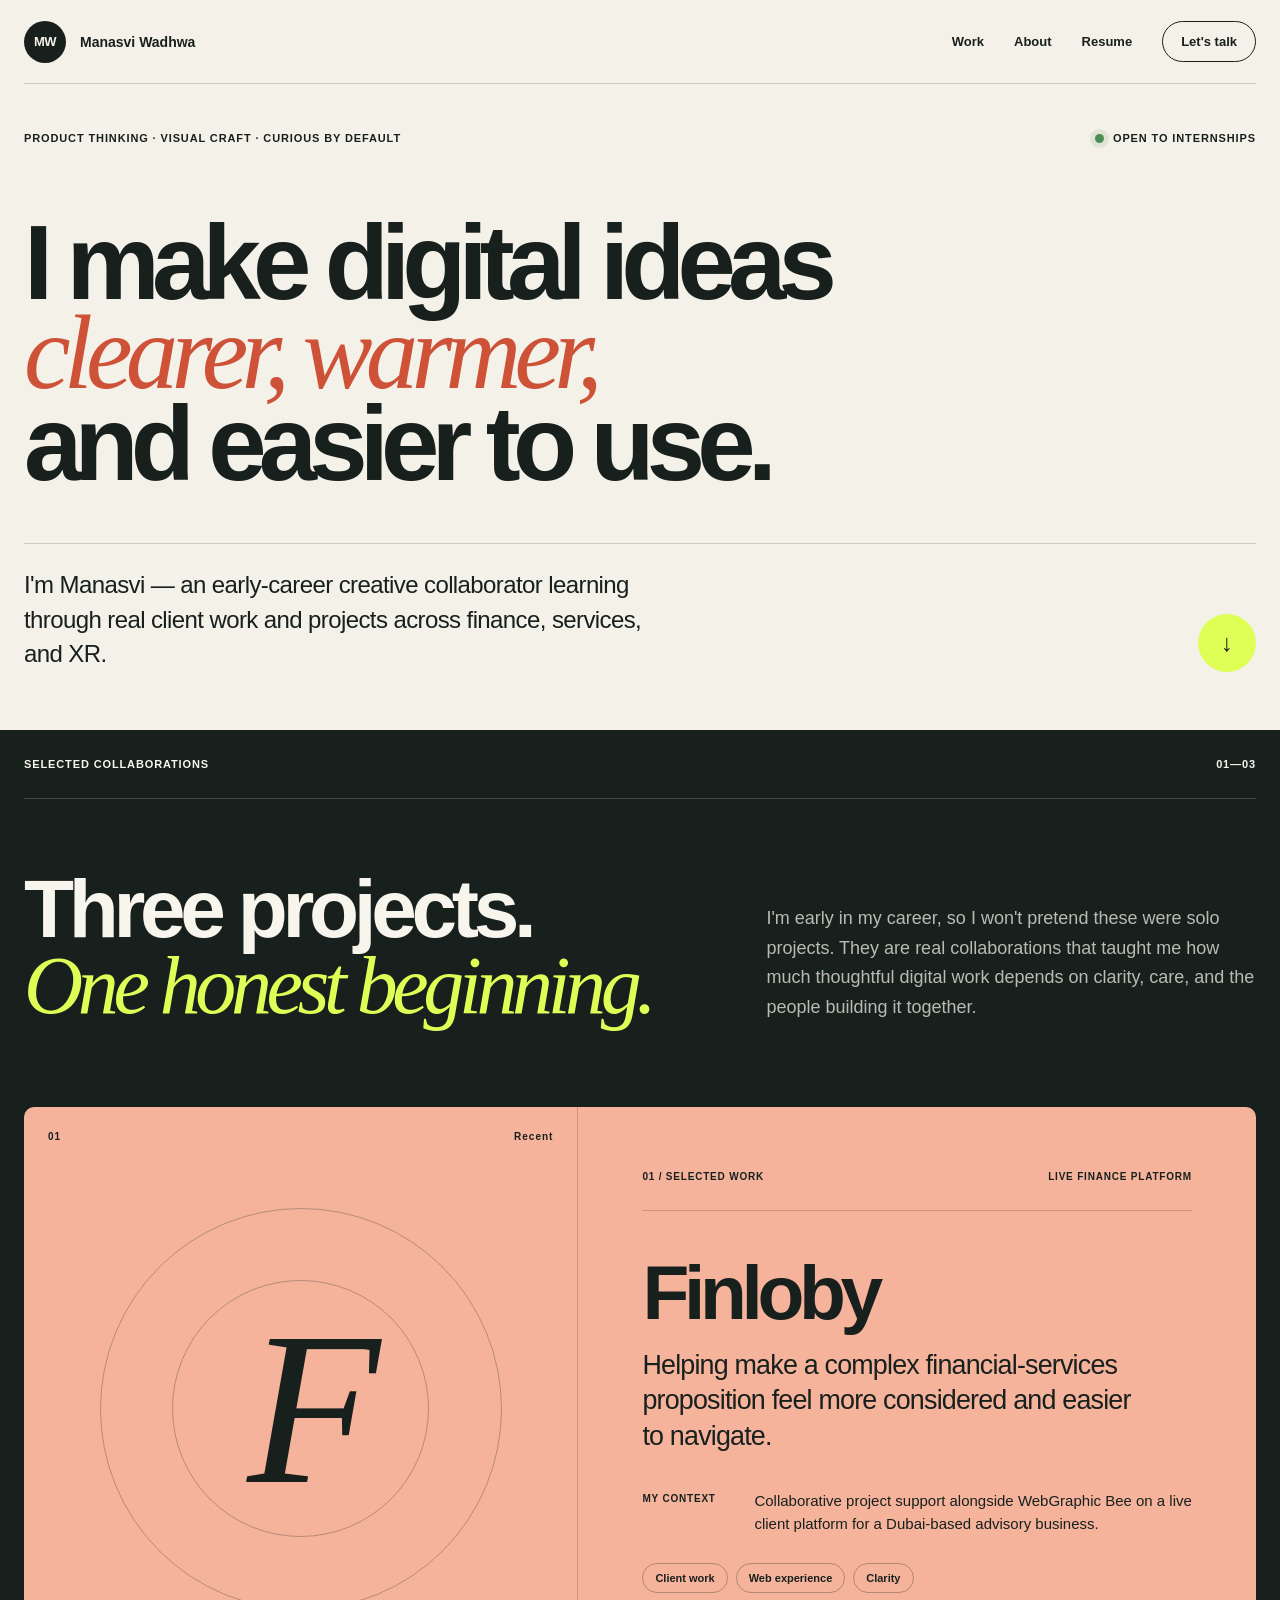
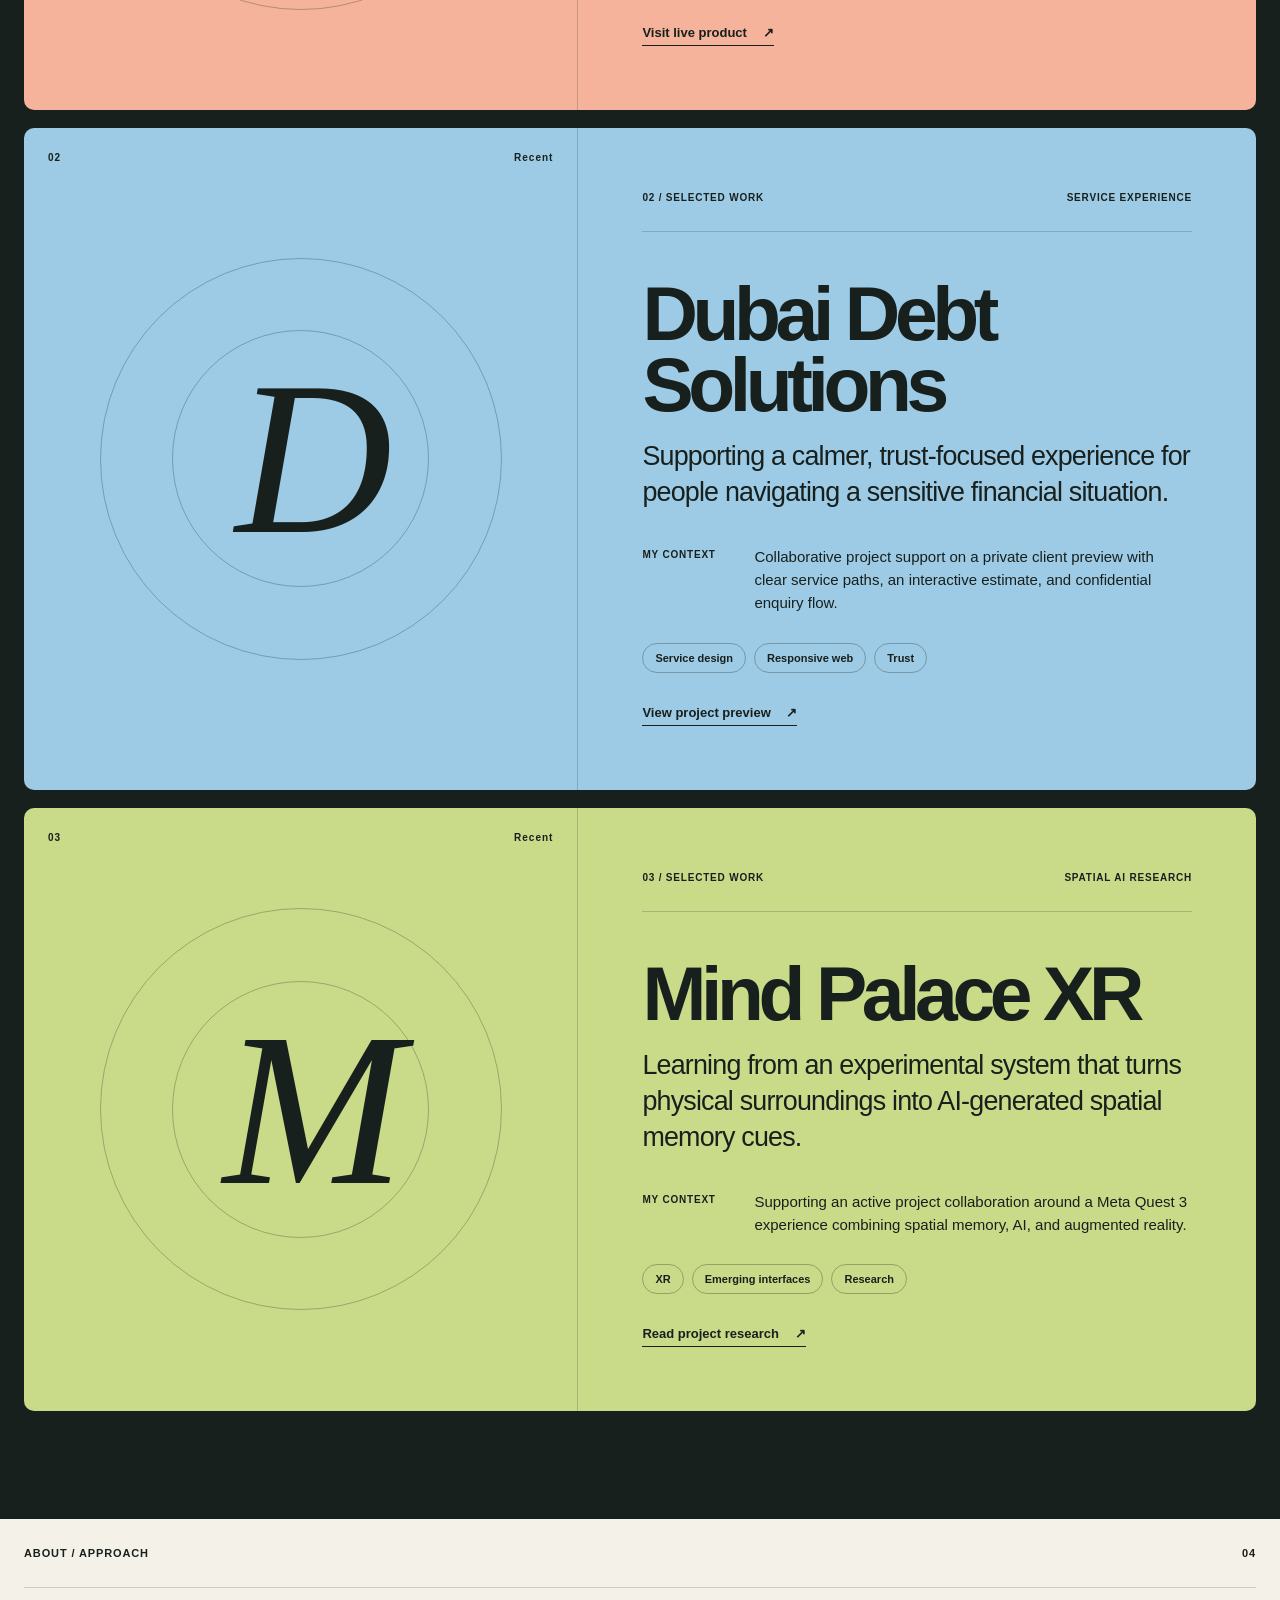
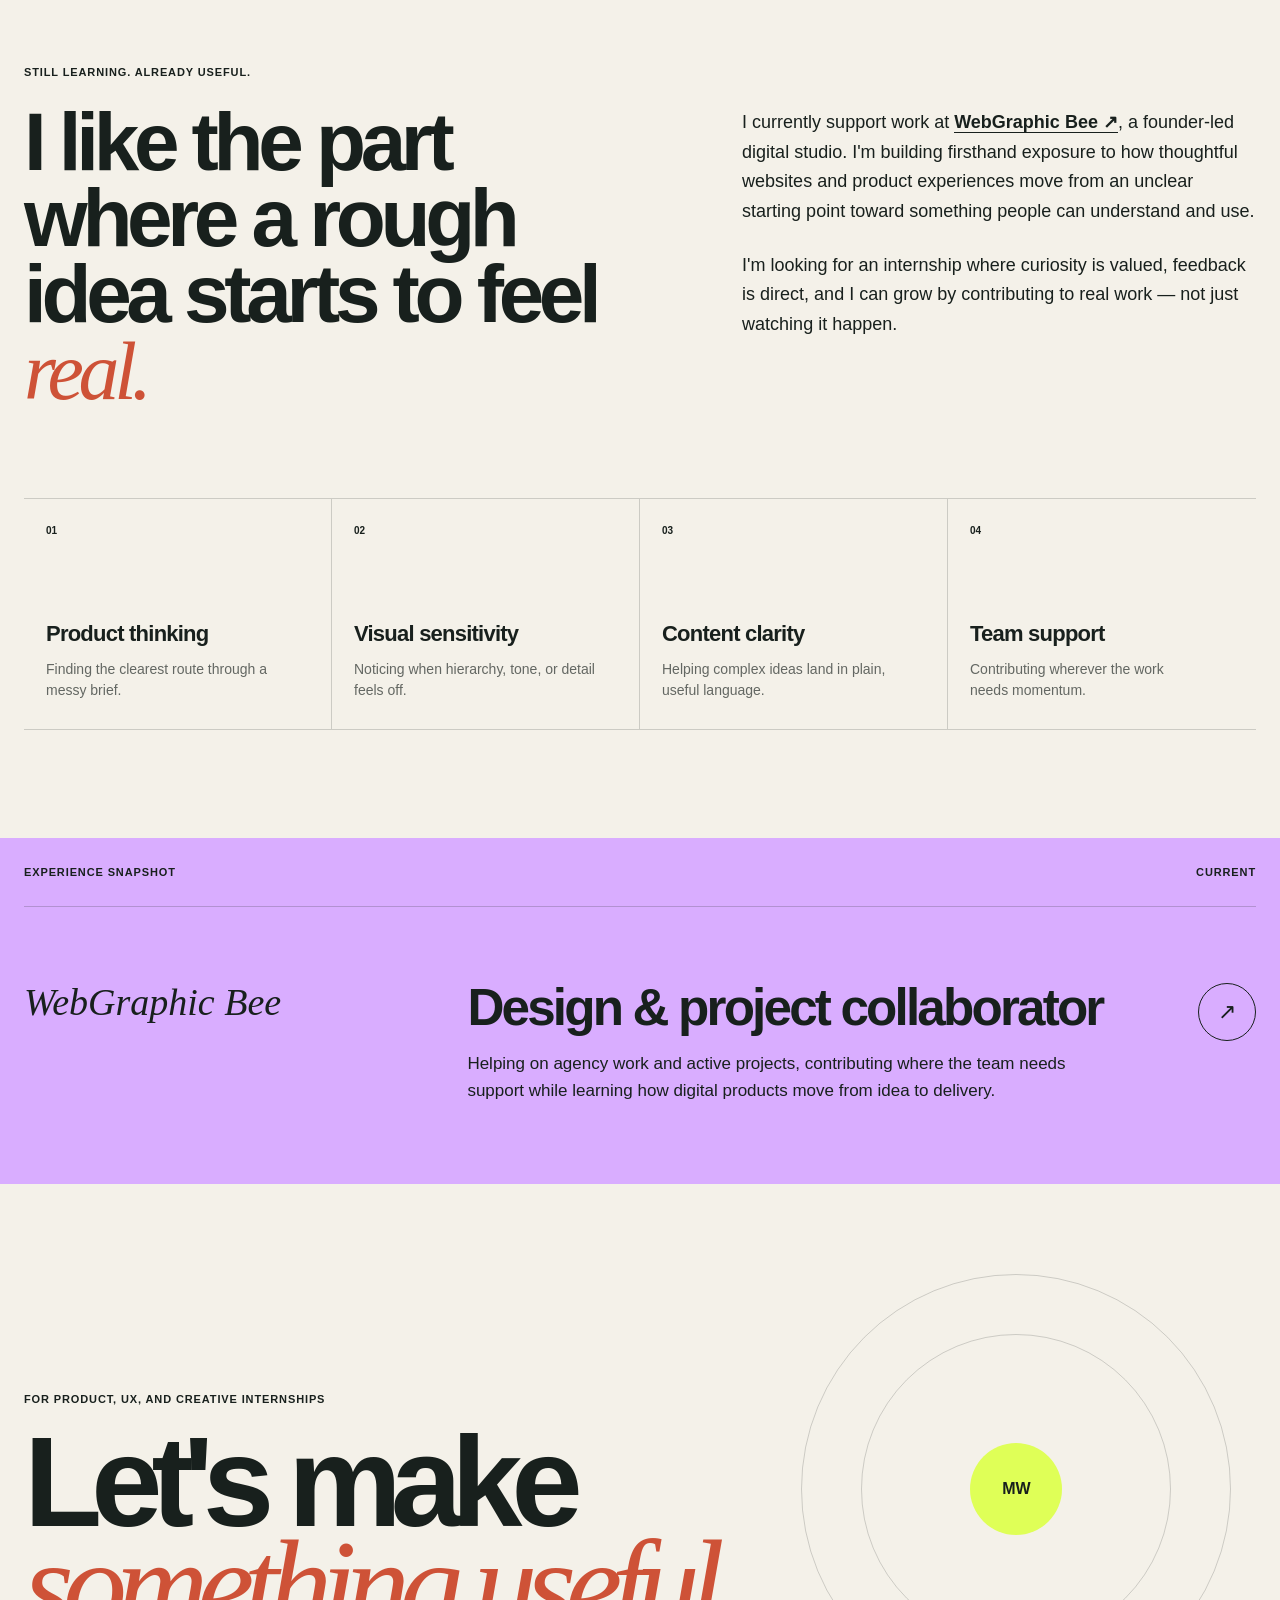
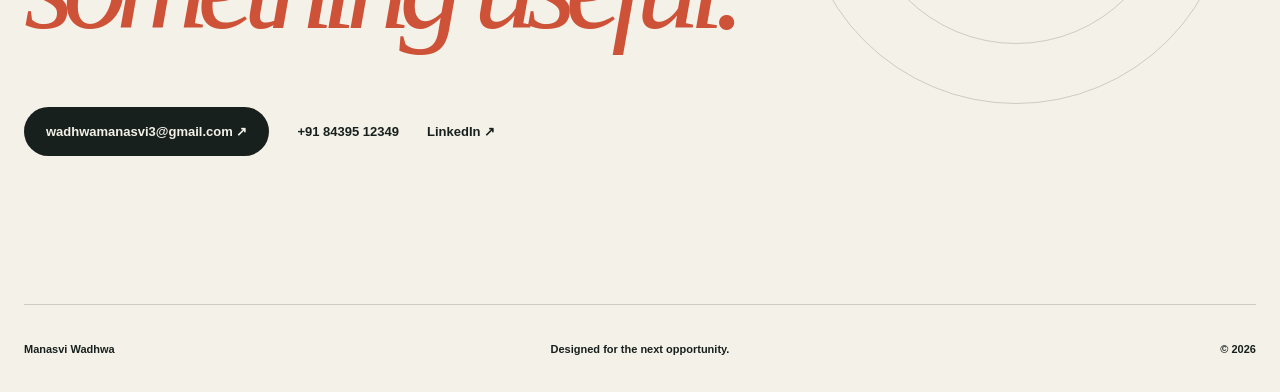
==== index.html @ 93af9ad4 "Publish Manasvi portfolio" ====
<!DOCTYPE html><html lang="en"><head><meta charSet="utf-8"/><meta name="viewport" content="width=device-width, initial-scale=1"/><link rel="stylesheet" href="/_next/static/chunks/0ettprwjs3agu.css" data-precedence="next"/><link rel="preload" as="script" fetchPriority="low" href="/_next/static/chunks/0iv.5nzm~z~~9.js"/><script src="/_next/static/chunks/12zh6p.crtg10.js" async=""></script><script src="/_next/static/chunks/0lmq5h3l.1c9l.js" async=""></script><script src="/_next/static/chunks/turbopack-16mlz8qg62fjx.js" async=""></script><script src="/_next/static/chunks/0eog50~01kpo8.js" async=""></script><script src="/_next/static/chunks/17f2ht9wo-phb.js" async=""></script><title>Manasvi Wadhwa | Product Design Portfolio</title><meta name="description" content="Early-career product designer collaborating on thoughtful digital experiences across finance, services, and XR."/><meta property="og:title" content="Manasvi Wadhwa | Product Design Portfolio"/><meta property="og:description" content="Making digital ideas clearer, warmer, and easier to use."/><meta property="og:image" content="http://localhost:3000/og.png"/><meta property="og:image:width" content="1200"/><meta property="og:image:height" content="630"/><meta property="og:image:alt" content="Manasvi Wadhwa portfolio"/><meta property="og:type" content="website"/><meta name="twitter:card" content="summary_large_image"/><meta name="twitter:title" content="Manasvi Wadhwa | Product Design Portfolio"/><meta name="twitter:description" content="Making digital ideas clearer, warmer, and easier to use."/><meta name="twitter:image" content="http://localhost:3000/og.png"/><script src="/_next/static/chunks/03~yq9q893hmn.js" noModule=""></script></head><body><div hidden=""><!--$--><!--/$--></div><main><nav class="nav shell" aria-label="Primary navigation"><a class="wordmark" href="#top" aria-label="Manasvi Wadhwa, home"><span>MW</span><span class="wordmark-name">Manasvi Wadhwa</span></a><div class="nav-links"><a href="#work">Work</a><a href="#about">About</a><a href="/Manasvi_Wadhwa_Resume.pdf">Resume</a><a class="nav-cta" href="mailto:wadhwamanasvi3@gmail.com">Let&#x27;s talk</a></div></nav><section class="hero shell" id="top"><div class="eyebrow-row"><span class="eyebrow">Product thinking · visual craft · curious by default</span><span class="availability"><i></i> Open to internships</span></div><h1>I make digital ideas<span class="hero-serif"> clearer, warmer,</span><span> and easier to use.</span></h1><div class="hero-bottom"><p>I&#x27;m Manasvi — an early-career creative collaborator learning through real client work and projects across finance, services, and XR.</p><a class="round-link" href="#work" aria-label="Explore selected work">↓</a></div></section><section class="work" id="work" aria-labelledby="work-title"><div class="shell section-heading light"><p>Selected collaborations</p><p>01—03</p></div><div class="shell work-intro"><h2 id="work-title">Three projects.<br/><em>One honest beginning.</em></h2><p>I&#x27;m early in my career, so I won&#x27;t pretend these were solo projects. They are real collaborations that taught me how much thoughtful digital work depends on clarity, care, and the people building it together.</p></div><div class="shell projects"><article class="project peach"><div class="project-visual" aria-hidden="true"><span class="project-number">01</span><span class="project-letter">F</span><span class="project-year">Recent</span></div><div class="project-copy"><div class="project-meta"><span>01<!-- --> / Selected work</span><span>Live finance platform</span></div><h3>Finloby</h3><p class="project-lead">Helping make a complex financial-services proposition feel more considered and easier to navigate.</p><p class="project-note"><strong>My context</strong>Collaborative project support alongside WebGraphic Bee on a live client platform for a Dubai-based advisory business.</p><ul class="tag-list" aria-label="Finloby themes"><li>Client work</li><li>Web experience</li><li>Clarity</li></ul><a class="text-link" href="https://finloby.com" target="_blank" rel="noreferrer">Visit live product<!-- --> <span>↗</span></a></div></article><article class="project blue"><div class="project-visual" aria-hidden="true"><span class="project-number">02</span><span class="project-letter">D</span><span class="project-year">Recent</span></div><div class="project-copy"><div class="project-meta"><span>02<!-- --> / Selected work</span><span>Service experience</span></div><h3>Dubai Debt Solutions</h3><p class="project-lead">Supporting a calmer, trust-focused experience for people navigating a sensitive financial situation.</p><p class="project-note"><strong>My context</strong>Collaborative project support on a private client preview with clear service paths, an interactive estimate, and confidential enquiry flow.</p><ul class="tag-list" aria-label="Dubai Debt Solutions themes"><li>Service design</li><li>Responsive web</li><li>Trust</li></ul><a class="text-link" href="https://dds-kohl.vercel.app" target="_blank" rel="noreferrer">View project preview<!-- --> <span>↗</span></a></div></article><article class="project green"><div class="project-visual" aria-hidden="true"><span class="project-number">03</span><span class="project-letter">M</span><span class="project-year">Recent</span></div><div class="project-copy"><div class="project-meta"><span>03<!-- --> / Selected work</span><span>Spatial AI research</span></div><h3>Mind Palace XR</h3><p class="project-lead">Learning from an experimental system that turns physical surroundings into AI-generated spatial memory cues.</p><p class="project-note"><strong>My context</strong>Supporting an active project collaboration around a Meta Quest 3 experience combining spatial memory, AI, and augmented reality.</p><ul class="tag-list" aria-label="Mind Palace XR themes"><li>XR</li><li>Emerging interfaces</li><li>Research</li></ul><a class="text-link" href="https://portfolio-5208db.webflow.io/artificial-intelligence-and-extended-reality/mind-palace-xr" target="_blank" rel="noreferrer">Read project research<!-- --> <span>↗</span></a></div></article></div></section><section class="about shell" id="about" aria-labelledby="about-title"><div class="section-heading"><p>About / approach</p><p>04</p></div><div class="about-grid"><div class="about-statement"><p class="kicker">Still learning. Already useful.</p><h2 id="about-title">I like the part where a rough idea starts to feel <em>real.</em></h2></div><div class="about-body"><p>I currently support work at <a href="https://webgraphicbee.com" target="_blank" rel="noreferrer">WebGraphic Bee ↗</a>, a founder-led digital studio. I&#x27;m building firsthand exposure to how thoughtful websites and product experiences move from an unclear starting point toward something people can understand and use.</p><p>I&#x27;m looking for an internship where curiosity is valued, feedback is direct, and I can grow by contributing to real work — not just watching it happen.</p></div></div><div class="strength-grid" aria-label="What I bring"><article class="strength"><span>01</span><h3>Product thinking</h3><p>Finding the clearest route through a messy brief.</p></article><article class="strength"><span>02</span><h3>Visual sensitivity</h3><p>Noticing when hierarchy, tone, or detail feels off.</p></article><article class="strength"><span>03</span><h3>Content clarity</h3><p>Helping complex ideas land in plain, useful language.</p></article><article class="strength"><span>04</span><h3>Team support</h3><p>Contributing wherever the work needs momentum.</p></article></div></section><section class="experience"><div class="shell section-heading light"><p>Experience snapshot</p><p>Current</p></div><div class="shell experience-row"><p class="experience-org">WebGraphic Bee</p><div><h2>Design &amp; project collaborator</h2><p>Helping on agency work and active projects, contributing where the team needs support while learning how digital products move from idea to delivery.</p></div><a href="https://webgraphicbee.com" target="_blank" rel="noreferrer" aria-label="Visit WebGraphic Bee">↗</a></div></section><section class="contact shell" id="contact" aria-labelledby="contact-title"><div class="contact-orbit" aria-hidden="true"><span>MW</span></div><p class="kicker">For product, UX, and creative internships</p><h2 id="contact-title">Let&#x27;s make<br/><em>something useful.</em></h2><div class="contact-actions"><a class="contact-primary" href="mailto:wadhwamanasvi3@gmail.com">wadhwamanasvi3@gmail.com ↗</a><a href="tel:+918439512349">+91 84395 12349</a><a href="https://www.linkedin.com/in/manasvi-wadhwa-826b38370/" target="_blank" rel="noreferrer">LinkedIn ↗</a></div></section><footer class="footer shell"><p>Manasvi Wadhwa</p><p>Designed for the next opportunity.</p><p>© 2026</p></footer></main><!--$--><!--/$--><script src="/_next/static/chunks/0iv.5nzm~z~~9.js" id="_R_" async=""></script><script>(self.__next_f=self.__next_f||[]).push([0])</script><script>self.__next_f.push([1,"1:\"$Sreact.fragment\"\n2:I[39011,[\"/_next/static/chunks/0eog50~01kpo8.js\",\"/_next/static/chunks/17f2ht9wo-phb.js\"],\"default\"]\n3:I[37771,[\"/_next/static/chunks/0eog50~01kpo8.js\",\"/_next/static/chunks/17f2ht9wo-phb.js\"],\"default\"]\n12:I[65857,[\"/_next/static/chunks/0eog50~01kpo8.js\",\"/_next/static/chunks/17f2ht9wo-phb.js\"],\"default\",1]\n:HL[\"/_next/static/chunks/0ettprwjs3agu.css\",\"style\"]\n"])</script><script>self.__next_f.push([1,"0:{\"P\":null,\"c\":[\"\",\"\"],\"q\":\"\",\"i\":false,\"f\":[[[\"\",{\"children\":[\"__PAGE__\",{}]},\"$undefined\",\"$undefined\",16],[[\"$\",\"$1\",\"c\",{\"children\":[[[\"$\",\"link\",\"0\",{\"rel\":\"stylesheet\",\"href\":\"/_next/static/chunks/0ettprwjs3agu.css\",\"precedence\":\"next\",\"crossOrigin\":\"$undefined\",\"nonce\":\"$undefined\"}],[\"$\",\"script\",\"script-0\",{\"src\":\"/_next/static/chunks/0eog50~01kpo8.js\",\"async\":true,\"nonce\":\"$undefined\"}],[\"$\",\"script\",\"script-1\",{\"src\":\"/_next/static/chunks/17f2ht9wo-phb.js\",\"async\":true,\"nonce\":\"$undefined\"}]],[\"$\",\"html\",null,{\"lang\":\"en\",\"children\":[\"$\",\"body\",null,{\"children\":[\"$\",\"$L2\",null,{\"parallelRouterKey\":\"children\",\"error\":\"$undefined\",\"errorStyles\":\"$undefined\",\"errorScripts\":\"$undefined\",\"template\":[\"$\",\"$L3\",null,{}],\"templateStyles\":\"$undefined\",\"templateScripts\":\"$undefined\",\"notFound\":[[[\"$\",\"title\",null,{\"children\":\"404: This page could not be found.\"}],[\"$\",\"div\",null,{\"style\":{\"fontFamily\":\"system-ui,\\\"Segoe UI\\\",Roboto,Helvetica,Arial,sans-serif,\\\"Apple Color Emoji\\\",\\\"Segoe UI Emoji\\\"\",\"height\":\"100vh\",\"textAlign\":\"center\",\"display\":\"flex\",\"flexDirection\":\"column\",\"alignItems\":\"center\",\"justifyContent\":\"center\"},\"children\":[\"$\",\"div\",null,{\"children\":[[\"$\",\"style\",null,{\"dangerouslySetInnerHTML\":{\"__html\":\"body{color:#000;background:#fff;margin:0}.next-error-h1{border-right:1px solid rgba(0,0,0,.3)}@media (prefers-color-scheme:dark){body{color:#fff;background:#000}.next-error-h1{border-right:1px solid rgba(255,255,255,.3)}}\"}}],[\"$\",\"h1\",null,{\"className\":\"next-error-h1\",\"style\":{\"display\":\"inline-block\",\"margin\":\"0 20px 0 0\",\"padding\":\"0 23px 0 0\",\"fontSize\":24,\"fontWeight\":500,\"verticalAlign\":\"top\",\"lineHeight\":\"49px\"},\"children\":404}],[\"$\",\"div\",null,{\"style\":{\"display\":\"inline-block\"},\"children\":[\"$\",\"h2\",null,{\"style\":{\"fontSize\":14,\"fontWeight\":400,\"lineHeight\":\"49px\",\"margin\":0},\"children\":\"This page could not be found.\"}]}]]}]}]],[]],\"forbidden\":\"$undefined\",\"unauthorized\":\"$undefined\"}]}]}]]}],{\"children\":[[\"$\",\"$1\",\"c\",{\"children\":[[\"$\",\"main\",null,{\"children\":[[\"$\",\"nav\",null,{\"className\":\"nav shell\",\"aria-label\":\"Primary navigation\",\"children\":[[\"$\",\"a\",null,{\"className\":\"wordmark\",\"href\":\"#top\",\"aria-label\":\"Manasvi Wadhwa, home\",\"children\":[[\"$\",\"span\",null,{\"children\":\"MW\"}],[\"$\",\"span\",null,{\"className\":\"wordmark-name\",\"children\":\"Manasvi Wadhwa\"}]]}],[\"$\",\"div\",null,{\"className\":\"nav-links\",\"children\":[[\"$\",\"a\",null,{\"href\":\"#work\",\"children\":\"Work\"}],[\"$\",\"a\",null,{\"href\":\"#about\",\"children\":\"About\"}],[\"$\",\"a\",null,{\"href\":\"/Manasvi_Wadhwa_Resume.pdf\",\"children\":\"Resume\"}],[\"$\",\"a\",null,{\"className\":\"nav-cta\",\"href\":\"mailto:wadhwamanasvi3@gmail.com\",\"children\":\"Let's talk\"}]]}]]}],[\"$\",\"section\",null,{\"className\":\"hero shell\",\"id\":\"top\",\"children\":[[\"$\",\"div\",null,{\"className\":\"eyebrow-row\",\"children\":[[\"$\",\"span\",null,{\"className\":\"eyebrow\",\"children\":\"Product thinking · visual craft · curious by default\"}],[\"$\",\"span\",null,{\"className\":\"availability\",\"children\":[[\"$\",\"i\",null,{}],\" Open to internships\"]}]]}],[\"$\",\"h1\",null,{\"children\":[\"I make digital ideas\",[\"$\",\"span\",null,{\"className\":\"hero-serif\",\"children\":\" clearer, warmer,\"}],[\"$\",\"span\",null,{\"children\":\" and easier to use.\"}]]}],[\"$\",\"div\",null,{\"className\":\"hero-bottom\",\"children\":[[\"$\",\"p\",null,{\"children\":\"I'm Manasvi — an early-career creative collaborator learning through real client work and projects across finance, services, and XR.\"}],[\"$\",\"a\",null,{\"className\":\"round-link\",\"href\":\"#work\",\"aria-label\":\"Explore selected work\",\"children\":\"↓\"}]]}]]}],[\"$\",\"section\",null,{\"className\":\"work\",\"id\":\"work\",\"aria-labelledby\":\"work-title\",\"children\":[[\"$\",\"div\",null,{\"className\":\"shell section-heading light\",\"children\":[[\"$\",\"p\",null,{\"children\":\"Selected collaborations\"}],[\"$\",\"p\",null,{\"children\":\"01—03\"}]]}],[\"$\",\"div\",null,{\"className\":\"shell work-intro\",\"children\":[[\"$\",\"h2\",null,{\"id\":\"work-title\",\"children\":[\"Three projects.\",[\"$\",\"br\",null,{}],[\"$\",\"em\",null,{\"children\":\"One honest beginning.\"}]]}],[\"$\",\"p\",null,{\"children\":\"I'm early in my career, so I won't pretend these were solo projects. They are real collaborations that taught me how much thoughtful digital work depends on clarity, care, and the people building it together.\"}]]}],[\"$\",\"div\",null,{\"className\":\"shell projects\",\"children\":[[\"$\",\"article\",\"Finloby\",{\"className\":\"project peach\",\"children\":[[\"$\",\"div\",null,{\"className\":\"project-visual\",\"aria-hidden\":\"true\",\"children\":[[\"$\",\"span\",null,{\"className\":\"project-number\",\"children\":\"01\"}],[\"$\",\"span\",null,{\"className\":\"project-letter\",\"children\":\"F\"}],[\"$\",\"span\",null,{\"className\":\"project-year\",\"children\":\"Recent\"}]]}],[\"$\",\"div\",null,{\"className\":\"project-copy\",\"children\":[[\"$\",\"div\",null,{\"className\":\"project-meta\",\"children\":[[\"$\",\"span\",null,{\"children\":[\"01\",\" / Selected work\"]}],\"$L4\"]}],\"$L5\",\"$L6\",\"$L7\",\"$L8\",\"$L9\"]}]]}],\"$La\",\"$Lb\"]}]]}],\"$Lc\",\"$Ld\",\"$Le\",\"$Lf\"]}],null,\"$L10\"]}],{},null,false,null]},null,false,null],\"$L11\",false]],\"m\":\"$undefined\",\"G\":[\"$12\",[\"$L13\"]],\"S\":true,\"h\":null,\"s\":\"$undefined\",\"l\":\"$undefined\",\"p\":\"$undefined\",\"d\":\"$undefined\",\"b\":\"Vmi8fSENGv_lGEH7ZhvIu\"}\n"])</script><script>self.__next_f.push([1,"14:I[6391,[\"/_next/static/chunks/0eog50~01kpo8.js\",\"/_next/static/chunks/17f2ht9wo-phb.js\"],\"OutletBoundary\"]\n15:\"$Sreact.suspense\"\n17:I[6391,[\"/_next/static/chunks/0eog50~01kpo8.js\",\"/_next/static/chunks/17f2ht9wo-phb.js\"],\"ViewportBoundary\"]\n19:I[6391,[\"/_next/static/chunks/0eog50~01kpo8.js\",\"/_next/static/chunks/17f2ht9wo-phb.js\"],\"MetadataBoundary\"]\n4:[\"$\",\"span\",null,{\"children\":\"Live finance platform\"}]\n5:[\"$\",\"h3\",null,{\"children\":\"Finloby\"}]\n6:[\"$\",\"p\",null,{\"className\":\"project-lead\",\"children\":\"Helping make a complex financial-services proposition feel more considered and easier to navigate.\"}]\n7:[\"$\",\"p\",null,{\"className\":\"project-note\",\"children\":[[\"$\",\"strong\",null,{\"children\":\"My context\"}],\"Collaborative project support alongside WebGraphic Bee on a live client platform for a Dubai-based advisory business.\"]}]\n8:[\"$\",\"ul\",null,{\"className\":\"tag-list\",\"aria-label\":\"Finloby themes\",\"children\":[[\"$\",\"li\",\"Client work\",{\"children\":\"Client work\"}],[\"$\",\"li\",\"Web experience\",{\"children\":\"Web experience\"}],[\"$\",\"li\",\"Clarity\",{\"children\":\"Clarity\"}]]}]\n9:[\"$\",\"a\",null,{\"className\":\"text-link\",\"href\":\"https://finloby.com\",\"target\":\"_blank\",\"rel\":\"noreferrer\",\"children\":[\"Visit live product\",\" \",[\"$\",\"span\",null,{\"children\":\"↗\"}]]}]\n"])</script><script>self.__next_f.push([1,"a:[\"$\",\"article\",\"Dubai Debt Solutions\",{\"className\":\"project blue\",\"children\":[[\"$\",\"div\",null,{\"className\":\"project-visual\",\"aria-hidden\":\"true\",\"children\":[[\"$\",\"span\",null,{\"className\":\"project-number\",\"children\":\"02\"}],[\"$\",\"span\",null,{\"className\":\"project-letter\",\"children\":\"D\"}],[\"$\",\"span\",null,{\"className\":\"project-year\",\"children\":\"Recent\"}]]}],[\"$\",\"div\",null,{\"className\":\"project-copy\",\"children\":[[\"$\",\"div\",null,{\"className\":\"project-meta\",\"children\":[[\"$\",\"span\",null,{\"children\":[\"02\",\" / Selected work\"]}],[\"$\",\"span\",null,{\"children\":\"Service experience\"}]]}],[\"$\",\"h3\",null,{\"children\":\"Dubai Debt Solutions\"}],[\"$\",\"p\",null,{\"className\":\"project-lead\",\"children\":\"Supporting a calmer, trust-focused experience for people navigating a sensitive financial situation.\"}],[\"$\",\"p\",null,{\"className\":\"project-note\",\"children\":[[\"$\",\"strong\",null,{\"children\":\"My context\"}],\"Collaborative project support on a private client preview with clear service paths, an interactive estimate, and confidential enquiry flow.\"]}],[\"$\",\"ul\",null,{\"className\":\"tag-list\",\"aria-label\":\"Dubai Debt Solutions themes\",\"children\":[[\"$\",\"li\",\"Service design\",{\"children\":\"Service design\"}],[\"$\",\"li\",\"Responsive web\",{\"children\":\"Responsive web\"}],[\"$\",\"li\",\"Trust\",{\"children\":\"Trust\"}]]}],[\"$\",\"a\",null,{\"className\":\"text-link\",\"href\":\"https://dds-kohl.vercel.app\",\"target\":\"_blank\",\"rel\":\"noreferrer\",\"children\":[\"View project preview\",\" \",[\"$\",\"span\",null,{\"children\":\"↗\"}]]}]]}]]}]\n"])</script><script>self.__next_f.push([1,"b:[\"$\",\"article\",\"Mind Palace XR\",{\"className\":\"project green\",\"children\":[[\"$\",\"div\",null,{\"className\":\"project-visual\",\"aria-hidden\":\"true\",\"children\":[[\"$\",\"span\",null,{\"className\":\"project-number\",\"children\":\"03\"}],[\"$\",\"span\",null,{\"className\":\"project-letter\",\"children\":\"M\"}],[\"$\",\"span\",null,{\"className\":\"project-year\",\"children\":\"Recent\"}]]}],[\"$\",\"div\",null,{\"className\":\"project-copy\",\"children\":[[\"$\",\"div\",null,{\"className\":\"project-meta\",\"children\":[[\"$\",\"span\",null,{\"children\":[\"03\",\" / Selected work\"]}],[\"$\",\"span\",null,{\"children\":\"Spatial AI research\"}]]}],[\"$\",\"h3\",null,{\"children\":\"Mind Palace XR\"}],[\"$\",\"p\",null,{\"className\":\"project-lead\",\"children\":\"Learning from an experimental system that turns physical surroundings into AI-generated spatial memory cues.\"}],[\"$\",\"p\",null,{\"className\":\"project-note\",\"children\":[[\"$\",\"strong\",null,{\"children\":\"My context\"}],\"Supporting an active project collaboration around a Meta Quest 3 experience combining spatial memory, AI, and augmented reality.\"]}],[\"$\",\"ul\",null,{\"className\":\"tag-list\",\"aria-label\":\"Mind Palace XR themes\",\"children\":[[\"$\",\"li\",\"XR\",{\"children\":\"XR\"}],[\"$\",\"li\",\"Emerging interfaces\",{\"children\":\"Emerging interfaces\"}],[\"$\",\"li\",\"Research\",{\"children\":\"Research\"}]]}],[\"$\",\"a\",null,{\"className\":\"text-link\",\"href\":\"https://portfolio-5208db.webflow.io/artificial-intelligence-and-extended-reality/mind-palace-xr\",\"target\":\"_blank\",\"rel\":\"noreferrer\",\"children\":[\"Read project research\",\" \",[\"$\",\"span\",null,{\"children\":\"↗\"}]]}]]}]]}]\n"])</script><script>self.__next_f.push([1,"c:[\"$\",\"section\",null,{\"className\":\"about shell\",\"id\":\"about\",\"aria-labelledby\":\"about-title\",\"children\":[[\"$\",\"div\",null,{\"className\":\"section-heading\",\"children\":[[\"$\",\"p\",null,{\"children\":\"About / approach\"}],[\"$\",\"p\",null,{\"children\":\"04\"}]]}],[\"$\",\"div\",null,{\"className\":\"about-grid\",\"children\":[[\"$\",\"div\",null,{\"className\":\"about-statement\",\"children\":[[\"$\",\"p\",null,{\"className\":\"kicker\",\"children\":\"Still learning. Already useful.\"}],[\"$\",\"h2\",null,{\"id\":\"about-title\",\"children\":[\"I like the part where a rough idea starts to feel \",[\"$\",\"em\",null,{\"children\":\"real.\"}]]}]]}],[\"$\",\"div\",null,{\"className\":\"about-body\",\"children\":[[\"$\",\"p\",null,{\"children\":[\"I currently support work at \",[\"$\",\"a\",null,{\"href\":\"https://webgraphicbee.com\",\"target\":\"_blank\",\"rel\":\"noreferrer\",\"children\":\"WebGraphic Bee ↗\"}],\", a founder-led digital studio. I'm building firsthand exposure to how thoughtful websites and product experiences move from an unclear starting point toward something people can understand and use.\"]}],[\"$\",\"p\",null,{\"children\":\"I'm looking for an internship where curiosity is valued, feedback is direct, and I can grow by contributing to real work — not just watching it happen.\"}]]}]]}],[\"$\",\"div\",null,{\"className\":\"strength-grid\",\"aria-label\":\"What I bring\",\"children\":[[\"$\",\"article\",\"01\",{\"className\":\"strength\",\"children\":[[\"$\",\"span\",null,{\"children\":\"01\"}],[\"$\",\"h3\",null,{\"children\":\"Product thinking\"}],[\"$\",\"p\",null,{\"children\":\"Finding the clearest route through a messy brief.\"}]]}],[\"$\",\"article\",\"02\",{\"className\":\"strength\",\"children\":[[\"$\",\"span\",null,{\"children\":\"02\"}],[\"$\",\"h3\",null,{\"children\":\"Visual sensitivity\"}],[\"$\",\"p\",null,{\"children\":\"Noticing when hierarchy, tone, or detail feels off.\"}]]}],[\"$\",\"article\",\"03\",{\"className\":\"strength\",\"children\":[[\"$\",\"span\",null,{\"children\":\"03\"}],[\"$\",\"h3\",null,{\"children\":\"Content clarity\"}],[\"$\",\"p\",null,{\"children\":\"Helping complex ideas land in plain, useful language.\"}]]}],[\"$\",\"article\",\"04\",{\"className\":\"strength\",\"children\":[[\"$\",\"span\",null,{\"children\":\"04\"}],[\"$\",\"h3\",null,{\"children\":\"Team support\"}],[\"$\",\"p\",null,{\"children\":\"Contributing wherever the work needs momentum.\"}]]}]]}]]}]\n"])</script><script>self.__next_f.push([1,"d:[\"$\",\"section\",null,{\"className\":\"experience\",\"children\":[[\"$\",\"div\",null,{\"className\":\"shell section-heading light\",\"children\":[[\"$\",\"p\",null,{\"children\":\"Experience snapshot\"}],[\"$\",\"p\",null,{\"children\":\"Current\"}]]}],[\"$\",\"div\",null,{\"className\":\"shell experience-row\",\"children\":[[\"$\",\"p\",null,{\"className\":\"experience-org\",\"children\":\"WebGraphic Bee\"}],[\"$\",\"div\",null,{\"children\":[[\"$\",\"h2\",null,{\"children\":\"Design \u0026 project collaborator\"}],[\"$\",\"p\",null,{\"children\":\"Helping on agency work and active projects, contributing where the team needs support while learning how digital products move from idea to delivery.\"}]]}],[\"$\",\"a\",null,{\"href\":\"https://webgraphicbee.com\",\"target\":\"_blank\",\"rel\":\"noreferrer\",\"aria-label\":\"Visit WebGraphic Bee\",\"children\":\"↗\"}]]}]]}]\ne:[\"$\",\"section\",null,{\"className\":\"contact shell\",\"id\":\"contact\",\"aria-labelledby\":\"contact-title\",\"children\":[[\"$\",\"div\",null,{\"className\":\"contact-orbit\",\"aria-hidden\":\"true\",\"children\":[\"$\",\"span\",null,{\"children\":\"MW\"}]}],[\"$\",\"p\",null,{\"className\":\"kicker\",\"children\":\"For product, UX, and creative internships\"}],[\"$\",\"h2\",null,{\"id\":\"contact-title\",\"children\":[\"Let's make\",[\"$\",\"br\",null,{}],[\"$\",\"em\",null,{\"children\":\"something useful.\"}]]}],[\"$\",\"div\",null,{\"className\":\"contact-actions\",\"children\":[[\"$\",\"a\",null,{\"className\":\"contact-primary\",\"href\":\"mailto:wadhwamanasvi3@gmail.com\",\"children\":\"wadhwamanasvi3@gmail.com ↗\"}],[\"$\",\"a\",null,{\"href\":\"tel:+918439512349\",\"children\":\"+91 84395 12349\"}],[\"$\",\"a\",null,{\"href\":\"https://www.linkedin.com/in/manasvi-wadhwa-826b38370/\",\"target\":\"_blank\",\"rel\":\"noreferrer\",\"children\":\"LinkedIn ↗\"}]]}]]}]\nf:[\"$\",\"footer\",null,{\"className\":\"footer shell\",\"children\":[[\"$\",\"p\",null,{\"children\":\"Manasvi Wadhwa\"}],[\"$\",\"p\",null,{\"children\":\"Designed for the next opportunity.\"}],[\"$\",\"p\",null,{\"children\":\"© 2026\"}]]}]\n10:[\"$\",\"$L14\",null,{\"children\":[\"$\",\"$15\",null,{\"name\":\"Next.MetadataOutlet\",\"children\":\"$@16\"}]}]\n11:[\"$\",\"$1\",\"h\",{\"children\":[null,[\"$\",\"$L17\",null,{\"children\":\"$L18\"}],[\"$\",\"div\",null,{\"hidden\":true,\"children\":[\"$\",\"$L19\",null,{\"children\":[\"$\",\"$15\",null,{\"name\":\"Next.Metadata\",\"children\":\"$L1a\"}]}]}],null]}]\n13:[\"$\",\"link\",\"0\",{\"rel\":\"stylesheet\",\"href\":\"/_next/static/chunks/0ettprwjs3agu.css\",\"precedence\":\"next\",\"crossOrigin\":\"$undefined\",\"nonce\":\"$undefined\"}]\n"])</script><script>self.__next_f.push([1,"18:[[\"$\",\"meta\",\"0\",{\"charSet\":\"utf-8\"}],[\"$\",\"meta\",\"1\",{\"name\":\"viewport\",\"content\":\"width=device-width, initial-scale=1\"}]]\n"])</script><script>self.__next_f.push([1,"16:null\n1a:[[\"$\",\"title\",\"0\",{\"children\":\"Manasvi Wadhwa | Product Design Portfolio\"}],[\"$\",\"meta\",\"1\",{\"name\":\"description\",\"content\":\"Early-career product designer collaborating on thoughtful digital experiences across finance, services, and XR.\"}],[\"$\",\"meta\",\"2\",{\"property\":\"og:title\",\"content\":\"Manasvi Wadhwa | Product Design Portfolio\"}],[\"$\",\"meta\",\"3\",{\"property\":\"og:description\",\"content\":\"Making digital ideas clearer, warmer, and easier to use.\"}],[\"$\",\"meta\",\"4\",{\"property\":\"og:image\",\"content\":\"http://localhost:3000/og.png\"}],[\"$\",\"meta\",\"5\",{\"property\":\"og:image:width\",\"content\":\"1200\"}],[\"$\",\"meta\",\"6\",{\"property\":\"og:image:height\",\"content\":\"630\"}],[\"$\",\"meta\",\"7\",{\"property\":\"og:image:alt\",\"content\":\"Manasvi Wadhwa portfolio\"}],[\"$\",\"meta\",\"8\",{\"property\":\"og:type\",\"content\":\"website\"}],[\"$\",\"meta\",\"9\",{\"name\":\"twitter:card\",\"content\":\"summary_large_image\"}],[\"$\",\"meta\",\"10\",{\"name\":\"twitter:title\",\"content\":\"Manasvi Wadhwa | Product Design Portfolio\"}],[\"$\",\"meta\",\"11\",{\"name\":\"twitter:description\",\"content\":\"Making digital ideas clearer, warmer, and easier to use.\"}],[\"$\",\"meta\",\"12\",{\"name\":\"twitter:image\",\"content\":\"http://localhost:3000/og.png\"}]]\n"])</script></body></html>
---- _next/static/chunks/0ettprwjs3agu.css ----
:root{--ink:#18201d;--paper:#f4f1e9;--acid:#dfff57;--coral:#ce5237;--line:#18201d2e}*{box-sizing:border-box}html{scroll-behavior:smooth}body{background:var(--paper);color:var(--ink);margin:0;font-family:Arial,Helvetica,sans-serif}a{color:inherit;text-decoration:none}p{text-wrap:pretty}.shell{width:min(1240px,100% - 48px);margin-inline:auto}.nav{border-bottom:1px solid var(--line);justify-content:space-between;align-items:center;min-height:84px;display:flex}.wordmark{align-items:center;gap:14px;font-weight:700;display:inline-flex}.wordmark>span:first-child{aspect-ratio:1;background:var(--ink);width:42px;color:var(--paper);letter-spacing:-.04em;border-radius:50%;place-items:center;font-size:13px;display:grid}.wordmark-name{font-size:14px}.nav-links{align-items:center;gap:30px;font-size:13px;font-weight:600;display:flex}.nav-links>a:not(.nav-cta){position:relative}.nav-links>a:not(.nav-cta):after{content:"";background:currentColor;height:1px;transition:right .2s;position:absolute;bottom:-5px;left:0;right:100%}.nav-links>a:hover:after{right:0}.nav-cta{border:1px solid var(--ink);border-radius:999px;padding:12px 18px;transition:all .2s}.nav-cta:hover{background:var(--ink);color:var(--paper)}.hero{flex-direction:column;justify-content:space-between;min-height:630px;padding:48px 0 58px;display:flex}.eyebrow-row{letter-spacing:.08em;text-transform:uppercase;justify-content:space-between;gap:24px;font-size:11px;font-weight:700;display:flex}.availability{align-items:center;gap:9px;display:flex}.availability i{background:#4e8c55;border-radius:50%;width:9px;height:9px;box-shadow:0 0 0 5px #4e8c551f}.hero h1{letter-spacing:-.075em;max-width:1120px;margin:74px 0 54px;font-size:clamp(58px,8.2vw,126px);font-weight:700;line-height:.86}.hero h1 span{display:block}.hero .hero-serif{letter-spacing:-.065em;color:var(--coral);font-family:Georgia,Times New Roman,serif;font-style:italic;font-weight:400}.hero-bottom{border-top:1px solid var(--line);justify-content:space-between;align-items:flex-end;gap:30px;padding-top:24px;display:flex}.hero-bottom p{letter-spacing:-.025em;max-width:650px;margin:0;font-size:clamp(17px,2vw,24px);line-height:1.45}.round-link{background:var(--acid);border-radius:50%;flex:none;place-items:center;width:58px;height:58px;font-size:24px;transition:transform .2s;display:grid}.round-link:hover{transform:translateY(4px)}.section-heading{border-bottom:1px solid var(--line);letter-spacing:.08em;text-transform:uppercase;justify-content:space-between;padding-block:28px;font-size:11px;font-weight:700;display:flex}.section-heading p{margin:0}.section-heading.light{border-color:#f8f5ed33}.work{background:var(--ink);color:#f8f5ed;padding-bottom:108px}.work-intro{grid-template-columns:1.15fr .85fr;align-items:end;gap:80px;padding:72px 0 84px;display:grid}.work-intro h2{letter-spacing:-.065em;margin:0;font-size:clamp(48px,6.4vw,94px);line-height:.92}.work-intro h2 em,.about h2 em,.contact h2 em{color:var(--acid);font-family:Georgia,Times New Roman,serif;font-weight:400}.work-intro>p{color:#f8f5edb8;max-width:520px;margin:0;font-size:18px;line-height:1.65}.projects{gap:18px;display:grid}.project{min-height:540px;color:var(--ink);border-radius:10px;grid-template-columns:.9fr 1.1fr;display:grid;overflow:hidden}.project.peach{background:#f5b39c}.project.blue{background:#9dcbe5}.project.green{background:#c9db89}.project-visual{border-right:1px solid #18201d33;place-items:center;min-height:100%;display:grid;position:relative;overflow:hidden}.project-visual:before,.project-visual:after{content:"";border:1px solid #18201d47;border-radius:50%;position:absolute}.project-visual:before{aspect-ratio:1;width:min(32vw,400px)}.project-visual:after{aspect-ratio:1;width:min(21vw,255px)}.project-number,.project-year{letter-spacing:.1em;font-size:10px;font-weight:700;position:absolute;top:24px}.project-number{left:24px}.project-year{right:24px}.project-letter{z-index:1;letter-spacing:-.12em;font:italic clamp(120px,17vw,248px)/1 Georgia,serif;position:relative}.project-copy{flex-direction:column;padding:clamp(32px,5vw,72px);display:flex}.project-meta{letter-spacing:.08em;text-transform:uppercase;border-bottom:1px solid #18201d33;justify-content:space-between;gap:20px;padding-bottom:28px;font-size:10px;font-weight:700;display:flex}.project-copy h3{letter-spacing:-.07em;margin:46px 0 20px;font-size:clamp(48px,6vw,88px);line-height:.92}.project-lead{letter-spacing:-.03em;max-width:620px;margin:0;font-size:clamp(19px,2.1vw,29px);line-height:1.33}.project-note{max-width:700px;margin:34px 0 28px;padding-left:112px;font-size:15px;line-height:1.55;position:relative}.project-note strong{letter-spacing:.08em;text-transform:uppercase;font-size:10px;position:absolute;top:2px;left:0}.tag-list{flex-wrap:wrap;gap:8px;margin:auto 0 32px;padding:0;list-style:none;display:flex}.tag-list li{border:1px solid #18201d4d;border-radius:999px;padding:8px 12px;font-size:11px;font-weight:700}.text-link{border-bottom:1px solid;width:fit-content;padding-bottom:5px;font-size:13px;font-weight:700}.text-link span{margin-left:12px;transition:transform .2s;display:inline-block}.text-link:hover span{transform:translate(3px,-3px)}.about{padding-bottom:108px}.about-grid{grid-template-columns:1.1fr .9fr;gap:90px;padding:78px 0 88px;display:grid}.kicker{letter-spacing:.08em;text-transform:uppercase;margin:0 0 26px;font-size:11px;font-weight:700}.about h2{letter-spacing:-.065em;max-width:740px;margin:0;font-size:clamp(48px,6.4vw,88px);line-height:.93}.about h2 em{color:var(--coral)}.about-body{padding-top:42px}.about-body p{margin:0 0 24px;font-size:18px;line-height:1.65}.about-body a{border-bottom:1px solid;font-weight:700}.strength-grid{border-top:1px solid var(--line);border-bottom:1px solid var(--line);grid-template-columns:repeat(4,1fr);display:grid}.strength{border-right:1px solid var(--line);flex-direction:column;min-height:230px;padding:26px 22px 28px;display:flex}.strength:last-child{border-right:0}.strength>span{font-size:10px;font-weight:700}.strength h3{letter-spacing:-.035em;margin:auto 0 12px;font-size:22px}.strength p{color:#18201da8;margin:0;font-size:14px;line-height:1.5}.experience{color:var(--ink);background:#d9adff;padding-bottom:80px}.experience .section-heading{border-color:#18201d33}.experience-row{grid-template-columns:.65fr 1.15fr auto;align-items:start;gap:70px;padding-top:76px;display:grid}.experience-org{margin:0;font:italic 38px/1 Georgia,serif}.experience-row h2{letter-spacing:-.055em;margin:0 0 18px;font-size:clamp(38px,4vw,62px);line-height:.96}.experience-row div p{max-width:650px;margin:0;font-size:17px;line-height:1.6}.experience-row>a{border:1px solid var(--ink);border-radius:50%;place-items:center;width:58px;height:58px;font-size:22px;transition:all .2s;display:grid}.experience-row>a:hover{background:var(--ink);color:#d9adff}.contact{flex-direction:column;justify-content:center;min-height:720px;padding:130px 0 70px;display:flex;position:relative;overflow:hidden}.contact h2{z-index:1;letter-spacing:-.085em;margin:0;font-size:clamp(70px,10vw,148px);line-height:.8;position:relative}.contact h2 em{color:var(--coral)}.contact-orbit{aspect-ratio:1;border:1px solid var(--line);border-radius:50%;place-items:center;width:min(34vw,430px);display:grid;position:absolute;top:90px;right:2%}.contact-orbit:before{content:"";aspect-ratio:1;border:1px solid var(--line);border-radius:50%;width:72%;position:absolute}.contact-orbit span{z-index:1;aspect-ratio:1;background:var(--acid);border-radius:50%;place-items:center;width:92px;font-weight:800;display:grid;position:relative}.contact-actions{z-index:1;flex-wrap:wrap;align-items:center;gap:12px 28px;margin-top:70px;display:flex;position:relative}.contact-actions a{font-size:13px;font-weight:700}.contact-primary{background:var(--ink);color:var(--paper);border-radius:999px;padding:17px 22px}.footer{border-top:1px solid var(--line);grid-template-columns:1fr 1fr 1fr;align-items:center;min-height:88px;font-size:11px;font-weight:700;display:grid}.footer p:nth-child(2){text-align:center}.footer p:last-child{text-align:right}@media (max-width:920px){.work-intro,.about-grid,.project{grid-template-columns:1fr}.work-intro{gap:38px}.project-visual{border-bottom:1px solid #18201d33;border-right:0;min-height:420px}.project-visual:before{width:360px}.project-visual:after{width:230px}.strength-grid{grid-template-columns:1fr 1fr}.strength:nth-child(2){border-right:0}.strength:nth-child(-n+2){border-bottom:1px solid var(--line)}.experience-row{grid-template-columns:1fr auto;gap:40px}.experience-org{grid-column:1/-1}}@media (max-width:760px){.shell{width:min(100% - 28px,1240px)}.wordmark-name,.nav-links>a:not(.nav-cta){display:none}.hero{min-height:610px;padding-top:36px}.eyebrow-row{align-items:flex-start}.eyebrow{max-width:190px;line-height:1.4}.availability{max-width:105px;line-height:1.35}.hero h1{margin-top:76px;font-size:clamp(54px,17vw,82px)}.hero-bottom{align-items:center}.hero-bottom p{font-size:17px}.work{padding-bottom:72px}.work-intro{padding:56px 0 60px}.work-intro>p{font-size:16px}.project-visual{min-height:330px}.project-copy{padding:28px 22px 34px}.project-meta{flex-direction:column;gap:8px}.project-copy h3{margin-top:32px}.project-note{padding-top:27px;padding-left:0}.project-note strong{top:0}.tag-list{margin-top:12px}.about{padding-bottom:72px}.about-grid{gap:28px;padding:56px 0 60px}.about-body{padding-top:0}.about-body p{font-size:16px}.strength-grid{grid-template-columns:1fr}.strength,.strength:nth-child(2){border-right:0;border-bottom:1px solid var(--line)}.strength:last-child{border-bottom:0}.strength{min-height:185px}.experience-row{grid-template-columns:1fr;padding-top:56px}.experience-row>a{margin-top:4px}.contact{min-height:650px;padding-top:100px}.contact-orbit{opacity:.75;width:390px;top:105px;right:-30%}.contact-actions{flex-direction:column;align-items:flex-start;margin-top:56px}.footer{grid-template-columns:1fr auto}.footer p:nth-child(2){display:none}}@media (prefers-reduced-motion:reduce){html{scroll-behavior:auto}*{transition:none!important}}
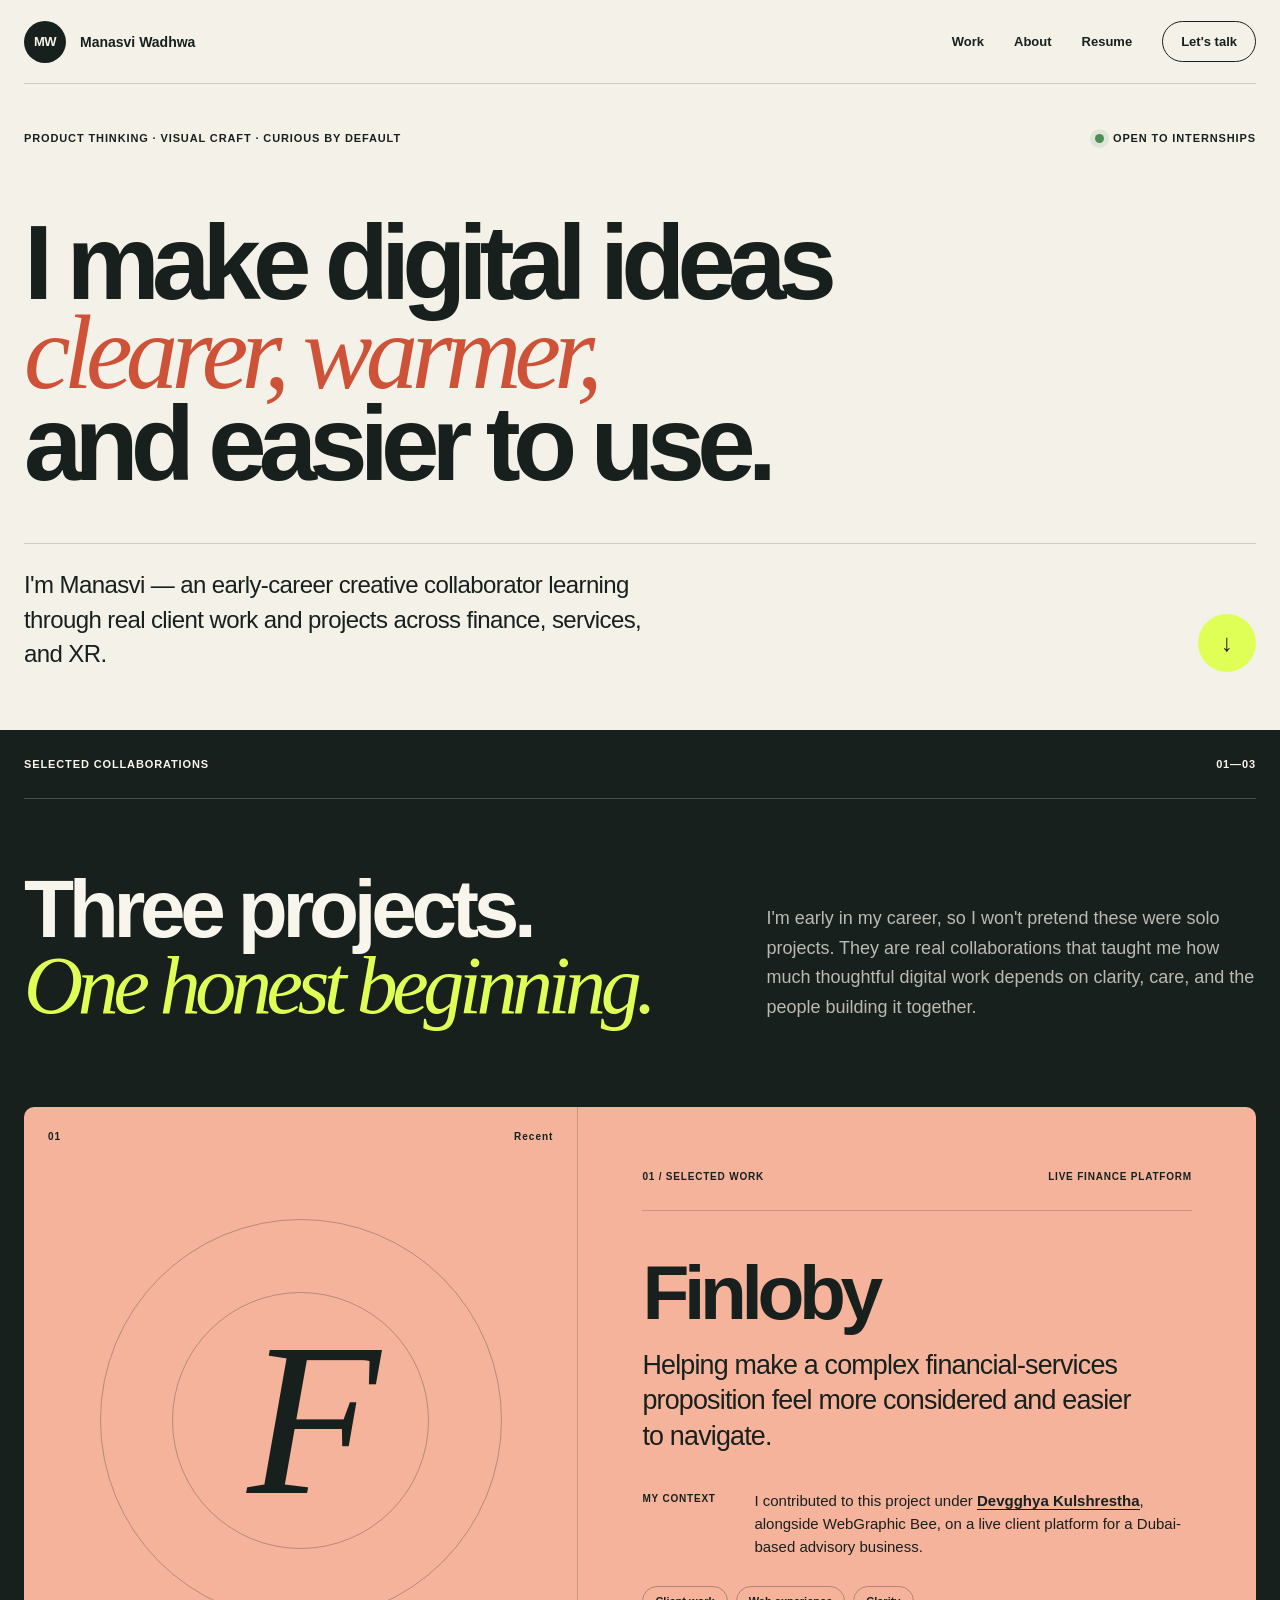
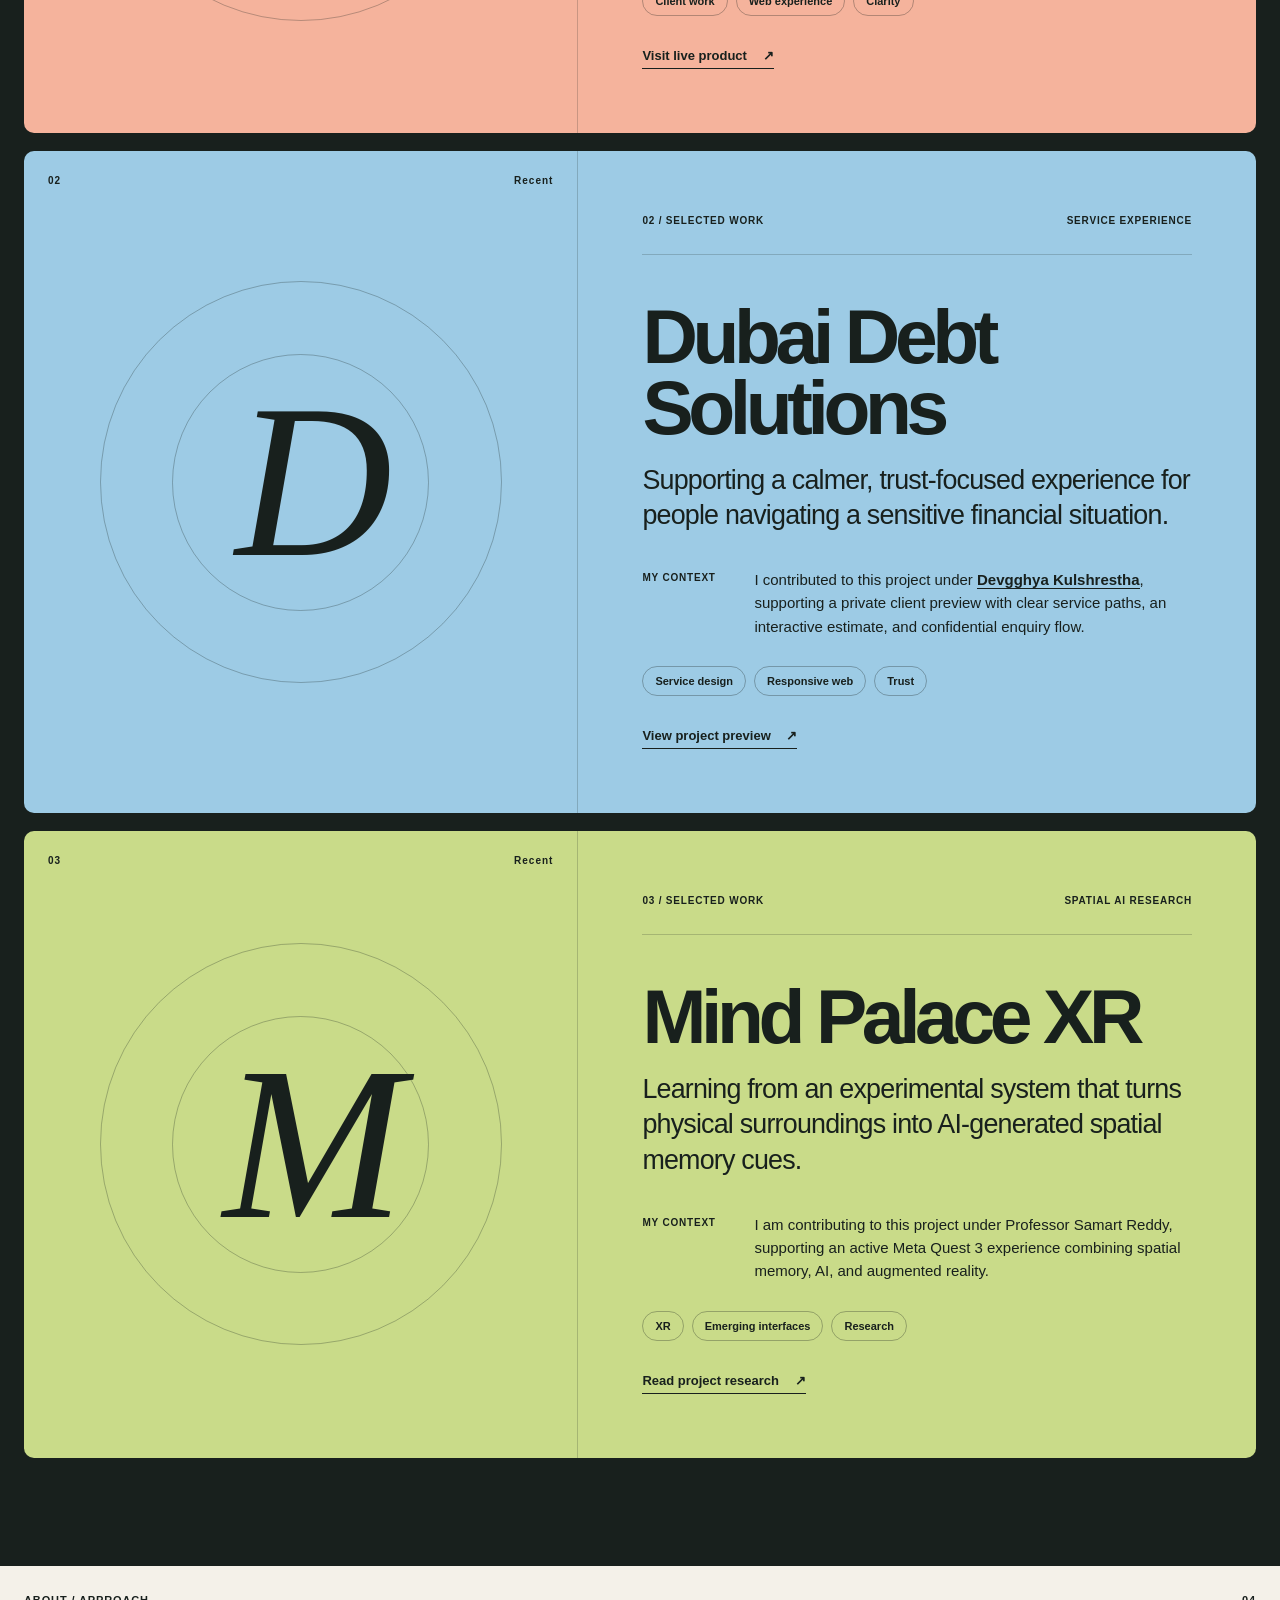
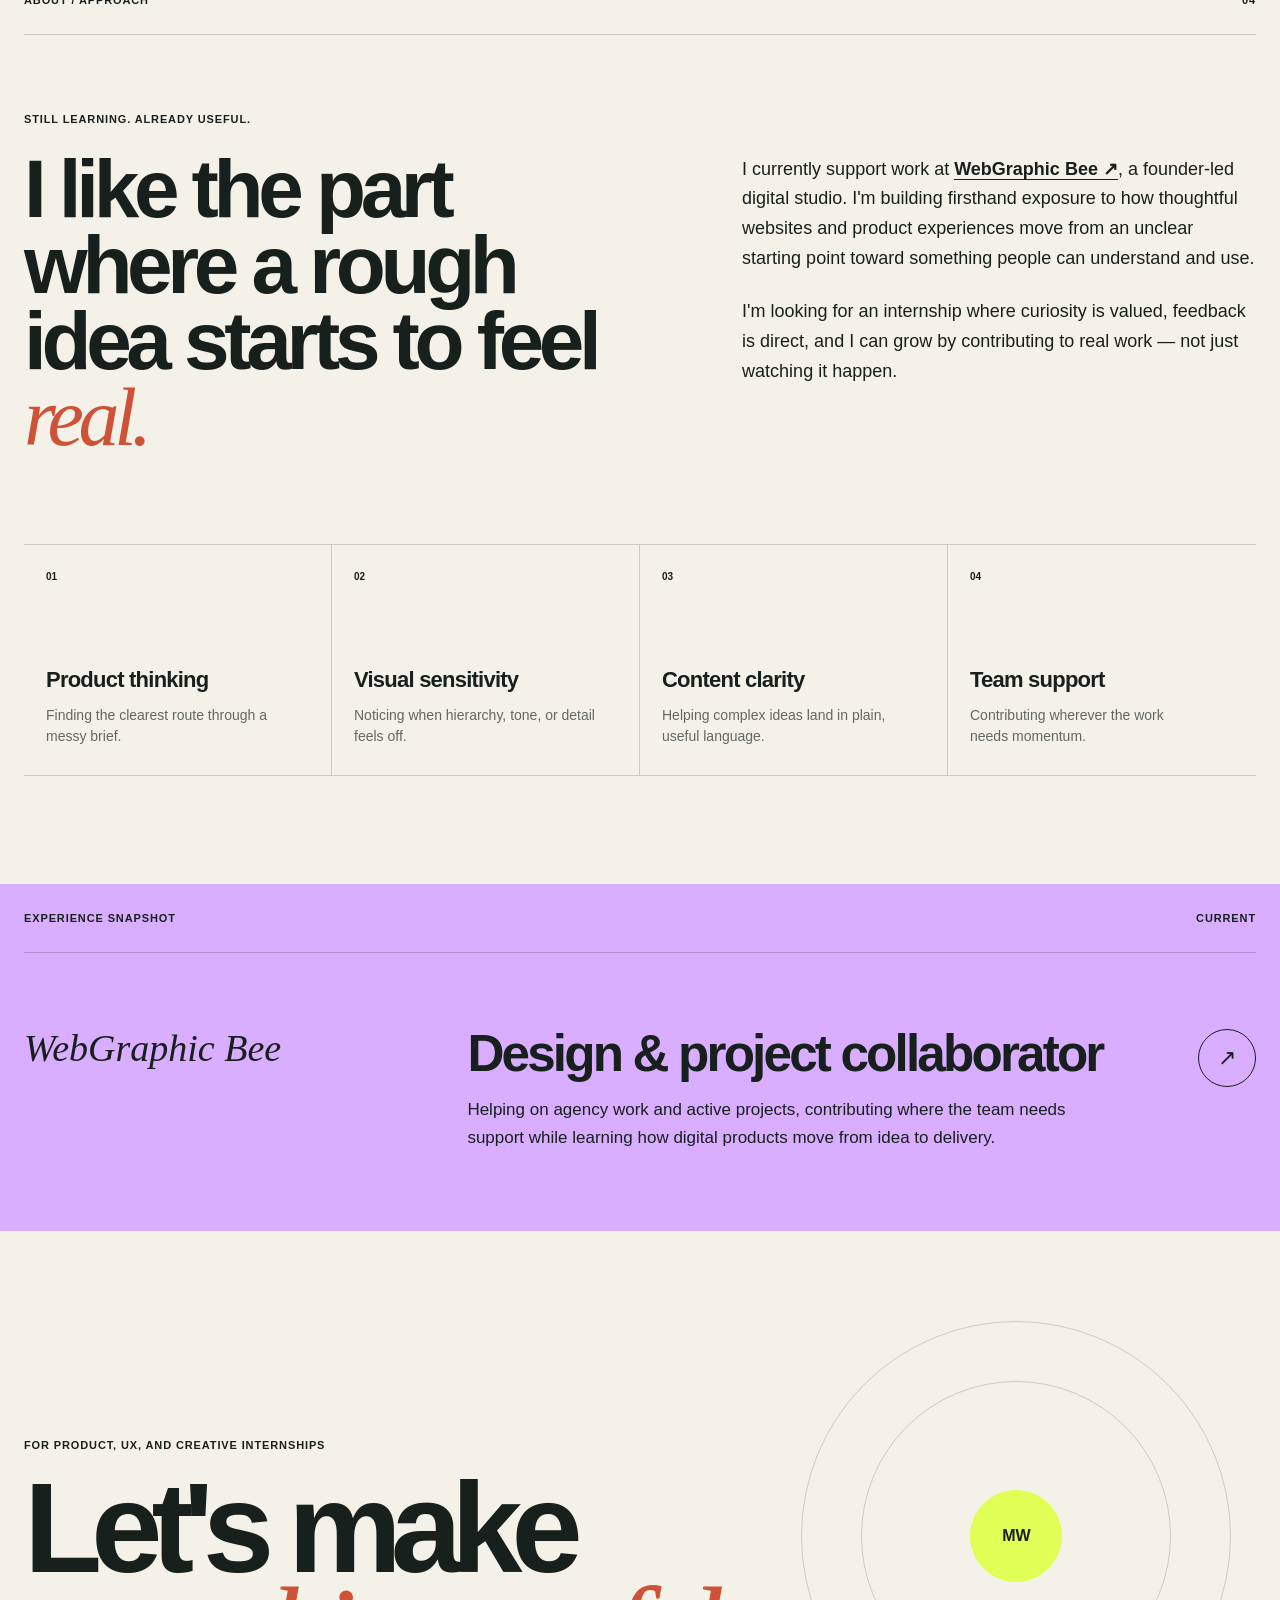
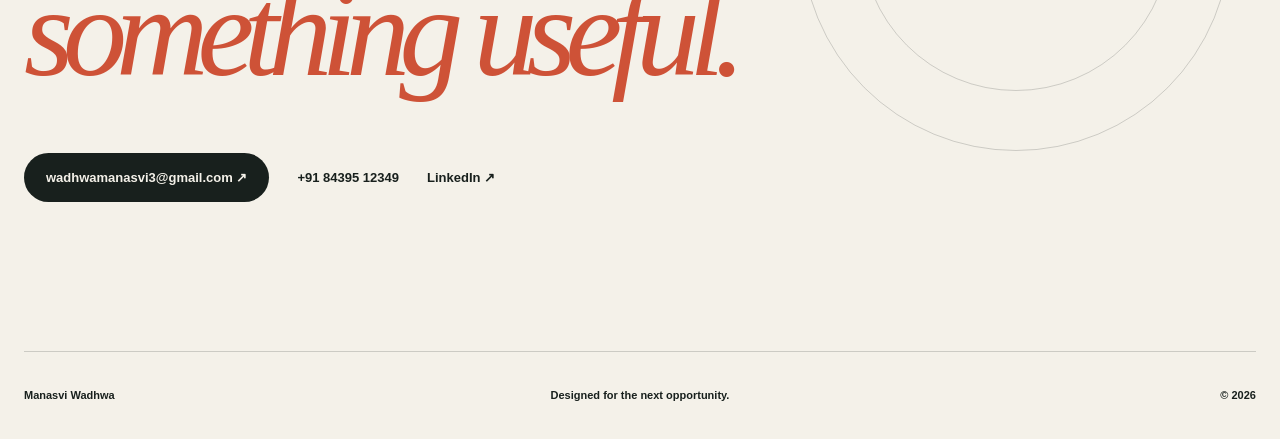
==== commit 821dad4f: "Clarify project contribution credits" ====
--- a/index.html
+++ b/index.html
@@ -1 +1 @@
-<!DOCTYPE html><html lang="en"><head><meta charSet="utf-8"/><meta name="viewport" content="width=device-width, initial-scale=1"/><link rel="stylesheet" href="/_next/static/chunks/0ettprwjs3agu.css" data-precedence="next"/><link rel="preload" as="script" fetchPriority="low" href="/_next/static/chunks/0iv.5nzm~z~~9.js"/><script src="/_next/static/chunks/12zh6p.crtg10.js" async=""></script><script src="/_next/static/chunks/0lmq5h3l.1c9l.js" async=""></script><script src="/_next/static/chunks/turbopack-16mlz8qg62fjx.js" async=""></script><script src="/_next/static/chunks/0eog50~01kpo8.js" async=""></script><script src="/_next/static/chunks/17f2ht9wo-phb.js" async=""></script><title>Manasvi Wadhwa | Product Design Portfolio</title><meta name="description" content="Early-career product designer collaborating on thoughtful digital experiences across finance, services, and XR."/><meta property="og:title" content="Manasvi Wadhwa | Product Design Portfolio"/><meta property="og:description" content="Making digital ideas clearer, warmer, and easier to use."/><meta property="og:image" content="http://localhost:3000/og.png"/><meta property="og:image:width" content="1200"/><meta property="og:image:height" content="630"/><meta property="og:image:alt" content="Manasvi Wadhwa portfolio"/><meta property="og:type" content="website"/><meta name="twitter:card" content="summary_large_image"/><meta name="twitter:title" content="Manasvi Wadhwa | Product Design Portfolio"/><meta name="twitter:description" content="Making digital ideas clearer, warmer, and easier to use."/><meta name="twitter:image" content="http://localhost:3000/og.png"/><script src="/_next/static/chunks/03~yq9q893hmn.js" noModule=""></script></head><body><div hidden=""><!--$--><!--/$--></div><main><nav class="nav shell" aria-label="Primary navigation"><a class="wordmark" href="#top" aria-label="Manasvi Wadhwa, home"><span>MW</span><span class="wordmark-name">Manasvi Wadhwa</span></a><div class="nav-links"><a href="#work">Work</a><a href="#about">About</a><a href="/Manasvi_Wadhwa_Resume.pdf">Resume</a><a class="nav-cta" href="mailto:wadhwamanasvi3@gmail.com">Let&#x27;s talk</a></div></nav><section class="hero shell" id="top"><div class="eyebrow-row"><span class="eyebrow">Product thinking · visual craft · curious by default</span><span class="availability"><i></i> Open to internships</span></div><h1>I make digital ideas<span class="hero-serif"> clearer, warmer,</span><span> and easier to use.</span></h1><div class="hero-bottom"><p>I&#x27;m Manasvi — an early-career creative collaborator learning through real client work and projects across finance, services, and XR.</p><a class="round-link" href="#work" aria-label="Explore selected work">↓</a></div></section><section class="work" id="work" aria-labelledby="work-title"><div class="shell section-heading light"><p>Selected collaborations</p><p>01—03</p></div><div class="shell work-intro"><h2 id="work-title">Three projects.<br/><em>One honest beginning.</em></h2><p>I&#x27;m early in my career, so I won&#x27;t pretend these were solo projects. They are real collaborations that taught me how much thoughtful digital work depends on clarity, care, and the people building it together.</p></div><div class="shell projects"><article class="project peach"><div class="project-visual" aria-hidden="true"><span class="project-number">01</span><span class="project-letter">F</span><span class="project-year">Recent</span></div><div class="project-copy"><div class="project-meta"><span>01<!-- --> / Selected work</span><span>Live finance platform</span></div><h3>Finloby</h3><p class="project-lead">Helping make a complex financial-services proposition feel more considered and easier to navigate.</p><p class="project-note"><strong>My context</strong>Collaborative project support alongside WebGraphic Bee on a live client platform for a Dubai-based advisory business.</p><ul class="tag-list" aria-label="Finloby themes"><li>Client work</li><li>Web experience</li><li>Clarity</li></ul><a class="text-link" href="https://finloby.com" target="_blank" rel="noreferrer">Visit live product<!-- --> <span>↗</span></a></div></article><article class="project blue"><div class="project-visual" aria-hidden="true"><span class="project-number">02</span><span class="project-letter">D</span><span class="project-year">Recent</span></div><div class="project-copy"><div class="project-meta"><span>02<!-- --> / Selected work</span><span>Service experience</span></div><h3>Dubai Debt Solutions</h3><p class="project-lead">Supporting a calmer, trust-focused experience for people navigating a sensitive financial situation.</p><p class="project-note"><strong>My context</strong>Collaborative project support on a private client preview with clear service paths, an interactive estimate, and confidential enquiry flow.</p><ul class="tag-list" aria-label="Dubai Debt Solutions themes"><li>Service design</li><li>Responsive web</li><li>Trust</li></ul><a class="text-link" href="https://dds-kohl.vercel.app" target="_blank" rel="noreferrer">View project preview<!-- --> <span>↗</span></a></div></article><article class="project green"><div class="project-visual" aria-hidden="true"><span class="project-number">03</span><span class="project-letter">M</span><span class="project-year">Recent</span></div><div class="project-copy"><div class="project-meta"><span>03<!-- --> / Selected work</span><span>Spatial AI research</span></div><h3>Mind Palace XR</h3><p class="project-lead">Learning from an experimental system that turns physical surroundings into AI-generated spatial memory cues.</p><p class="project-note"><strong>My context</strong>Supporting an active project collaboration around a Meta Quest 3 experience combining spatial memory, AI, and augmented reality.</p><ul class="tag-list" aria-label="Mind Palace XR themes"><li>XR</li><li>Emerging interfaces</li><li>Research</li></ul><a class="text-link" href="https://portfolio-5208db.webflow.io/artificial-intelligence-and-extended-reality/mind-palace-xr" target="_blank" rel="noreferrer">Read project research<!-- --> <span>↗</span></a></div></article></div></section><section class="about shell" id="about" aria-labelledby="about-title"><div class="section-heading"><p>About / approach</p><p>04</p></div><div class="about-grid"><div class="about-statement"><p class="kicker">Still learning. Already useful.</p><h2 id="about-title">I like the part where a rough idea starts to feel <em>real.</em></h2></div><div class="about-body"><p>I currently support work at <a href="https://webgraphicbee.com" target="_blank" rel="noreferrer">WebGraphic Bee ↗</a>, a founder-led digital studio. I&#x27;m building firsthand exposure to how thoughtful websites and product experiences move from an unclear starting point toward something people can understand and use.</p><p>I&#x27;m looking for an internship where curiosity is valued, feedback is direct, and I can grow by contributing to real work — not just watching it happen.</p></div></div><div class="strength-grid" aria-label="What I bring"><article class="strength"><span>01</span><h3>Product thinking</h3><p>Finding the clearest route through a messy brief.</p></article><article class="strength"><span>02</span><h3>Visual sensitivity</h3><p>Noticing when hierarchy, tone, or detail feels off.</p></article><article class="strength"><span>03</span><h3>Content clarity</h3><p>Helping complex ideas land in plain, useful language.</p></article><article class="strength"><span>04</span><h3>Team support</h3><p>Contributing wherever the work needs momentum.</p></article></div></section><section class="experience"><div class="shell section-heading light"><p>Experience snapshot</p><p>Current</p></div><div class="shell experience-row"><p class="experience-org">WebGraphic Bee</p><div><h2>Design &amp; project collaborator</h2><p>Helping on agency work and active projects, contributing where the team needs support while learning how digital products move from idea to delivery.</p></div><a href="https://webgraphicbee.com" target="_blank" rel="noreferrer" aria-label="Visit WebGraphic Bee">↗</a></div></section><section class="contact shell" id="contact" aria-labelledby="contact-title"><div class="contact-orbit" aria-hidden="true"><span>MW</span></div><p class="kicker">For product, UX, and creative internships</p><h2 id="contact-title">Let&#x27;s make<br/><em>something useful.</em></h2><div class="contact-actions"><a class="contact-primary" href="mailto:wadhwamanasvi3@gmail.com">wadhwamanasvi3@gmail.com ↗</a><a href="tel:+918439512349">+91 84395 12349</a><a href="https://www.linkedin.com/in/manasvi-wadhwa-826b38370/" target="_blank" rel="noreferrer">LinkedIn ↗</a></div></section><footer class="footer shell"><p>Manasvi Wadhwa</p><p>Designed for the next opportunity.</p><p>© 2026</p></footer></main><!--$--><!--/$--><script src="/_next/static/chunks/0iv.5nzm~z~~9.js" id="_R_" async=""></script><script>(self.__next_f=self.__next_f||[]).push([0])</script><script>self.__next_f.push([1,"1:\"$Sreact.fragment\"\n2:I[39011,[\"/_next/static/chunks/0eog50~01kpo8.js\",\"/_next/static/chunks/17f2ht9wo-phb.js\"],\"default\"]\n3:I[37771,[\"/_next/static/chunks/0eog50~01kpo8.js\",\"/_next/static/chunks/17f2ht9wo-phb.js\"],\"default\"]\n12:I[65857,[\"/_next/static/chunks/0eog50~01kpo8.js\",\"/_next/static/chunks/17f2ht9wo-phb.js\"],\"default\",1]\n:HL[\"/_next/static/chunks/0ettprwjs3agu.css\",\"style\"]\n"])</script><script>self.__next_f.push([1,"0:{\"P\":null,\"c\":[\"\",\"\"],\"q\":\"\",\"i\":false,\"f\":[[[\"\",{\"children\":[\"__PAGE__\",{}]},\"$undefined\",\"$undefined\",16],[[\"$\",\"$1\",\"c\",{\"children\":[[[\"$\",\"link\",\"0\",{\"rel\":\"stylesheet\",\"href\":\"/_next/static/chunks/0ettprwjs3agu.css\",\"precedence\":\"next\",\"crossOrigin\":\"$undefined\",\"nonce\":\"$undefined\"}],[\"$\",\"script\",\"script-0\",{\"src\":\"/_next/static/chunks/0eog50~01kpo8.js\",\"async\":true,\"nonce\":\"$undefined\"}],[\"$\",\"script\",\"script-1\",{\"src\":\"/_next/static/chunks/17f2ht9wo-phb.js\",\"async\":true,\"nonce\":\"$undefined\"}]],[\"$\",\"html\",null,{\"lang\":\"en\",\"children\":[\"$\",\"body\",null,{\"children\":[\"$\",\"$L2\",null,{\"parallelRouterKey\":\"children\",\"error\":\"$undefined\",\"errorStyles\":\"$undefined\",\"errorScripts\":\"$undefined\",\"template\":[\"$\",\"$L3\",null,{}],\"templateStyles\":\"$undefined\",\"templateScripts\":\"$undefined\",\"notFound\":[[[\"$\",\"title\",null,{\"children\":\"404: This page could not be found.\"}],[\"$\",\"div\",null,{\"style\":{\"fontFamily\":\"system-ui,\\\"Segoe UI\\\",Roboto,Helvetica,Arial,sans-serif,\\\"Apple Color Emoji\\\",\\\"Segoe UI Emoji\\\"\",\"height\":\"100vh\",\"textAlign\":\"center\",\"display\":\"flex\",\"flexDirection\":\"column\",\"alignItems\":\"center\",\"justifyContent\":\"center\"},\"children\":[\"$\",\"div\",null,{\"children\":[[\"$\",\"style\",null,{\"dangerouslySetInnerHTML\":{\"__html\":\"body{color:#000;background:#fff;margin:0}.next-error-h1{border-right:1px solid rgba(0,0,0,.3)}@media (prefers-color-scheme:dark){body{color:#fff;background:#000}.next-error-h1{border-right:1px solid rgba(255,255,255,.3)}}\"}}],[\"$\",\"h1\",null,{\"className\":\"next-error-h1\",\"style\":{\"display\":\"inline-block\",\"margin\":\"0 20px 0 0\",\"padding\":\"0 23px 0 0\",\"fontSize\":24,\"fontWeight\":500,\"verticalAlign\":\"top\",\"lineHeight\":\"49px\"},\"children\":404}],[\"$\",\"div\",null,{\"style\":{\"display\":\"inline-block\"},\"children\":[\"$\",\"h2\",null,{\"style\":{\"fontSize\":14,\"fontWeight\":400,\"lineHeight\":\"49px\",\"margin\":0},\"children\":\"This page could not be found.\"}]}]]}]}]],[]],\"forbidden\":\"$undefined\",\"unauthorized\":\"$undefined\"}]}]}]]}],{\"children\":[[\"$\",\"$1\",\"c\",{\"children\":[[\"$\",\"main\",null,{\"children\":[[\"$\",\"nav\",null,{\"className\":\"nav shell\",\"aria-label\":\"Primary navigation\",\"children\":[[\"$\",\"a\",null,{\"className\":\"wordmark\",\"href\":\"#top\",\"aria-label\":\"Manasvi Wadhwa, home\",\"children\":[[\"$\",\"span\",null,{\"children\":\"MW\"}],[\"$\",\"span\",null,{\"className\":\"wordmark-name\",\"children\":\"Manasvi Wadhwa\"}]]}],[\"$\",\"div\",null,{\"className\":\"nav-links\",\"children\":[[\"$\",\"a\",null,{\"href\":\"#work\",\"children\":\"Work\"}],[\"$\",\"a\",null,{\"href\":\"#about\",\"children\":\"About\"}],[\"$\",\"a\",null,{\"href\":\"/Manasvi_Wadhwa_Resume.pdf\",\"children\":\"Resume\"}],[\"$\",\"a\",null,{\"className\":\"nav-cta\",\"href\":\"mailto:wadhwamanasvi3@gmail.com\",\"children\":\"Let's talk\"}]]}]]}],[\"$\",\"section\",null,{\"className\":\"hero shell\",\"id\":\"top\",\"children\":[[\"$\",\"div\",null,{\"className\":\"eyebrow-row\",\"children\":[[\"$\",\"span\",null,{\"className\":\"eyebrow\",\"children\":\"Product thinking · visual craft · curious by default\"}],[\"$\",\"span\",null,{\"className\":\"availability\",\"children\":[[\"$\",\"i\",null,{}],\" Open to internships\"]}]]}],[\"$\",\"h1\",null,{\"children\":[\"I make digital ideas\",[\"$\",\"span\",null,{\"className\":\"hero-serif\",\"children\":\" clearer, warmer,\"}],[\"$\",\"span\",null,{\"children\":\" and easier to use.\"}]]}],[\"$\",\"div\",null,{\"className\":\"hero-bottom\",\"children\":[[\"$\",\"p\",null,{\"children\":\"I'm Manasvi — an early-career creative collaborator learning through real client work and projects across finance, services, and XR.\"}],[\"$\",\"a\",null,{\"className\":\"round-link\",\"href\":\"#work\",\"aria-label\":\"Explore selected work\",\"children\":\"↓\"}]]}]]}],[\"$\",\"section\",null,{\"className\":\"work\",\"id\":\"work\",\"aria-labelledby\":\"work-title\",\"children\":[[\"$\",\"div\",null,{\"className\":\"shell section-heading light\",\"children\":[[\"$\",\"p\",null,{\"children\":\"Selected collaborations\"}],[\"$\",\"p\",null,{\"children\":\"01—03\"}]]}],[\"$\",\"div\",null,{\"className\":\"shell work-intro\",\"children\":[[\"$\",\"h2\",null,{\"id\":\"work-title\",\"children\":[\"Three projects.\",[\"$\",\"br\",null,{}],[\"$\",\"em\",null,{\"children\":\"One honest beginning.\"}]]}],[\"$\",\"p\",null,{\"children\":\"I'm early in my career, so I won't pretend these were solo projects. They are real collaborations that taught me how much thoughtful digital work depends on clarity, care, and the people building it together.\"}]]}],[\"$\",\"div\",null,{\"className\":\"shell projects\",\"children\":[[\"$\",\"article\",\"Finloby\",{\"className\":\"project peach\",\"children\":[[\"$\",\"div\",null,{\"className\":\"project-visual\",\"aria-hidden\":\"true\",\"children\":[[\"$\",\"span\",null,{\"className\":\"project-number\",\"children\":\"01\"}],[\"$\",\"span\",null,{\"className\":\"project-letter\",\"children\":\"F\"}],[\"$\",\"span\",null,{\"className\":\"project-year\",\"children\":\"Recent\"}]]}],[\"$\",\"div\",null,{\"className\":\"project-copy\",\"children\":[[\"$\",\"div\",null,{\"className\":\"project-meta\",\"children\":[[\"$\",\"span\",null,{\"children\":[\"01\",\" / Selected work\"]}],\"$L4\"]}],\"$L5\",\"$L6\",\"$L7\",\"$L8\",\"$L9\"]}]]}],\"$La\",\"$Lb\"]}]]}],\"$Lc\",\"$Ld\",\"$Le\",\"$Lf\"]}],null,\"$L10\"]}],{},null,false,null]},null,false,null],\"$L11\",false]],\"m\":\"$undefined\",\"G\":[\"$12\",[\"$L13\"]],\"S\":true,\"h\":null,\"s\":\"$undefined\",\"l\":\"$undefined\",\"p\":\"$undefined\",\"d\":\"$undefined\",\"b\":\"Vmi8fSENGv_lGEH7ZhvIu\"}\n"])</script><script>self.__next_f.push([1,"14:I[6391,[\"/_next/static/chunks/0eog50~01kpo8.js\",\"/_next/static/chunks/17f2ht9wo-phb.js\"],\"OutletBoundary\"]\n15:\"$Sreact.suspense\"\n17:I[6391,[\"/_next/static/chunks/0eog50~01kpo8.js\",\"/_next/static/chunks/17f2ht9wo-phb.js\"],\"ViewportBoundary\"]\n19:I[6391,[\"/_next/static/chunks/0eog50~01kpo8.js\",\"/_next/static/chunks/17f2ht9wo-phb.js\"],\"MetadataBoundary\"]\n4:[\"$\",\"span\",null,{\"children\":\"Live finance platform\"}]\n5:[\"$\",\"h3\",null,{\"children\":\"Finloby\"}]\n6:[\"$\",\"p\",null,{\"className\":\"project-lead\",\"children\":\"Helping make a complex financial-services proposition feel more considered and easier to navigate.\"}]\n7:[\"$\",\"p\",null,{\"className\":\"project-note\",\"children\":[[\"$\",\"strong\",null,{\"children\":\"My context\"}],\"Collaborative project support alongside WebGraphic Bee on a live client platform for a Dubai-based advisory business.\"]}]\n8:[\"$\",\"ul\",null,{\"className\":\"tag-list\",\"aria-label\":\"Finloby themes\",\"children\":[[\"$\",\"li\",\"Client work\",{\"children\":\"Client work\"}],[\"$\",\"li\",\"Web experience\",{\"children\":\"Web experience\"}],[\"$\",\"li\",\"Clarity\",{\"children\":\"Clarity\"}]]}]\n9:[\"$\",\"a\",null,{\"className\":\"text-link\",\"href\":\"https://finloby.com\",\"target\":\"_blank\",\"rel\":\"noreferrer\",\"children\":[\"Visit live product\",\" \",[\"$\",\"span\",null,{\"children\":\"↗\"}]]}]\n"])</script><script>self.__next_f.push([1,"a:[\"$\",\"article\",\"Dubai Debt Solutions\",{\"className\":\"project blue\",\"children\":[[\"$\",\"div\",null,{\"className\":\"project-visual\",\"aria-hidden\":\"true\",\"children\":[[\"$\",\"span\",null,{\"className\":\"project-number\",\"children\":\"02\"}],[\"$\",\"span\",null,{\"className\":\"project-letter\",\"children\":\"D\"}],[\"$\",\"span\",null,{\"className\":\"project-year\",\"children\":\"Recent\"}]]}],[\"$\",\"div\",null,{\"className\":\"project-copy\",\"children\":[[\"$\",\"div\",null,{\"className\":\"project-meta\",\"children\":[[\"$\",\"span\",null,{\"children\":[\"02\",\" / Selected work\"]}],[\"$\",\"span\",null,{\"children\":\"Service experience\"}]]}],[\"$\",\"h3\",null,{\"children\":\"Dubai Debt Solutions\"}],[\"$\",\"p\",null,{\"className\":\"project-lead\",\"children\":\"Supporting a calmer, trust-focused experience for people navigating a sensitive financial situation.\"}],[\"$\",\"p\",null,{\"className\":\"project-note\",\"children\":[[\"$\",\"strong\",null,{\"children\":\"My context\"}],\"Collaborative project support on a private client preview with clear service paths, an interactive estimate, and confidential enquiry flow.\"]}],[\"$\",\"ul\",null,{\"className\":\"tag-list\",\"aria-label\":\"Dubai Debt Solutions themes\",\"children\":[[\"$\",\"li\",\"Service design\",{\"children\":\"Service design\"}],[\"$\",\"li\",\"Responsive web\",{\"children\":\"Responsive web\"}],[\"$\",\"li\",\"Trust\",{\"children\":\"Trust\"}]]}],[\"$\",\"a\",null,{\"className\":\"text-link\",\"href\":\"https://dds-kohl.vercel.app\",\"target\":\"_blank\",\"rel\":\"noreferrer\",\"children\":[\"View project preview\",\" \",[\"$\",\"span\",null,{\"children\":\"↗\"}]]}]]}]]}]\n"])</script><script>self.__next_f.push([1,"b:[\"$\",\"article\",\"Mind Palace XR\",{\"className\":\"project green\",\"children\":[[\"$\",\"div\",null,{\"className\":\"project-visual\",\"aria-hidden\":\"true\",\"children\":[[\"$\",\"span\",null,{\"className\":\"project-number\",\"children\":\"03\"}],[\"$\",\"span\",null,{\"className\":\"project-letter\",\"children\":\"M\"}],[\"$\",\"span\",null,{\"className\":\"project-year\",\"children\":\"Recent\"}]]}],[\"$\",\"div\",null,{\"className\":\"project-copy\",\"children\":[[\"$\",\"div\",null,{\"className\":\"project-meta\",\"children\":[[\"$\",\"span\",null,{\"children\":[\"03\",\" / Selected work\"]}],[\"$\",\"span\",null,{\"children\":\"Spatial AI research\"}]]}],[\"$\",\"h3\",null,{\"children\":\"Mind Palace XR\"}],[\"$\",\"p\",null,{\"className\":\"project-lead\",\"children\":\"Learning from an experimental system that turns physical surroundings into AI-generated spatial memory cues.\"}],[\"$\",\"p\",null,{\"className\":\"project-note\",\"children\":[[\"$\",\"strong\",null,{\"children\":\"My context\"}],\"Supporting an active project collaboration around a Meta Quest 3 experience combining spatial memory, AI, and augmented reality.\"]}],[\"$\",\"ul\",null,{\"className\":\"tag-list\",\"aria-label\":\"Mind Palace XR themes\",\"children\":[[\"$\",\"li\",\"XR\",{\"children\":\"XR\"}],[\"$\",\"li\",\"Emerging interfaces\",{\"children\":\"Emerging interfaces\"}],[\"$\",\"li\",\"Research\",{\"children\":\"Research\"}]]}],[\"$\",\"a\",null,{\"className\":\"text-link\",\"href\":\"https://portfolio-5208db.webflow.io/artificial-intelligence-and-extended-reality/mind-palace-xr\",\"target\":\"_blank\",\"rel\":\"noreferrer\",\"children\":[\"Read project research\",\" \",[\"$\",\"span\",null,{\"children\":\"↗\"}]]}]]}]]}]\n"])</script><script>self.__next_f.push([1,"c:[\"$\",\"section\",null,{\"className\":\"about shell\",\"id\":\"about\",\"aria-labelledby\":\"about-title\",\"children\":[[\"$\",\"div\",null,{\"className\":\"section-heading\",\"children\":[[\"$\",\"p\",null,{\"children\":\"About / approach\"}],[\"$\",\"p\",null,{\"children\":\"04\"}]]}],[\"$\",\"div\",null,{\"className\":\"about-grid\",\"children\":[[\"$\",\"div\",null,{\"className\":\"about-statement\",\"children\":[[\"$\",\"p\",null,{\"className\":\"kicker\",\"children\":\"Still learning. Already useful.\"}],[\"$\",\"h2\",null,{\"id\":\"about-title\",\"children\":[\"I like the part where a rough idea starts to feel \",[\"$\",\"em\",null,{\"children\":\"real.\"}]]}]]}],[\"$\",\"div\",null,{\"className\":\"about-body\",\"children\":[[\"$\",\"p\",null,{\"children\":[\"I currently support work at \",[\"$\",\"a\",null,{\"href\":\"https://webgraphicbee.com\",\"target\":\"_blank\",\"rel\":\"noreferrer\",\"children\":\"WebGraphic Bee ↗\"}],\", a founder-led digital studio. I'm building firsthand exposure to how thoughtful websites and product experiences move from an unclear starting point toward something people can understand and use.\"]}],[\"$\",\"p\",null,{\"children\":\"I'm looking for an internship where curiosity is valued, feedback is direct, and I can grow by contributing to real work — not just watching it happen.\"}]]}]]}],[\"$\",\"div\",null,{\"className\":\"strength-grid\",\"aria-label\":\"What I bring\",\"children\":[[\"$\",\"article\",\"01\",{\"className\":\"strength\",\"children\":[[\"$\",\"span\",null,{\"children\":\"01\"}],[\"$\",\"h3\",null,{\"children\":\"Product thinking\"}],[\"$\",\"p\",null,{\"children\":\"Finding the clearest route through a messy brief.\"}]]}],[\"$\",\"article\",\"02\",{\"className\":\"strength\",\"children\":[[\"$\",\"span\",null,{\"children\":\"02\"}],[\"$\",\"h3\",null,{\"children\":\"Visual sensitivity\"}],[\"$\",\"p\",null,{\"children\":\"Noticing when hierarchy, tone, or detail feels off.\"}]]}],[\"$\",\"article\",\"03\",{\"className\":\"strength\",\"children\":[[\"$\",\"span\",null,{\"children\":\"03\"}],[\"$\",\"h3\",null,{\"children\":\"Content clarity\"}],[\"$\",\"p\",null,{\"children\":\"Helping complex ideas land in plain, useful language.\"}]]}],[\"$\",\"article\",\"04\",{\"className\":\"strength\",\"children\":[[\"$\",\"span\",null,{\"children\":\"04\"}],[\"$\",\"h3\",null,{\"children\":\"Team support\"}],[\"$\",\"p\",null,{\"children\":\"Contributing wherever the work needs momentum.\"}]]}]]}]]}]\n"])</script><script>self.__next_f.push([1,"d:[\"$\",\"section\",null,{\"className\":\"experience\",\"children\":[[\"$\",\"div\",null,{\"className\":\"shell section-heading light\",\"children\":[[\"$\",\"p\",null,{\"children\":\"Experience snapshot\"}],[\"$\",\"p\",null,{\"children\":\"Current\"}]]}],[\"$\",\"div\",null,{\"className\":\"shell experience-row\",\"children\":[[\"$\",\"p\",null,{\"className\":\"experience-org\",\"children\":\"WebGraphic Bee\"}],[\"$\",\"div\",null,{\"children\":[[\"$\",\"h2\",null,{\"children\":\"Design \u0026 project collaborator\"}],[\"$\",\"p\",null,{\"children\":\"Helping on agency work and active projects, contributing where the team needs support while learning how digital products move from idea to delivery.\"}]]}],[\"$\",\"a\",null,{\"href\":\"https://webgraphicbee.com\",\"target\":\"_blank\",\"rel\":\"noreferrer\",\"aria-label\":\"Visit WebGraphic Bee\",\"children\":\"↗\"}]]}]]}]\ne:[\"$\",\"section\",null,{\"className\":\"contact shell\",\"id\":\"contact\",\"aria-labelledby\":\"contact-title\",\"children\":[[\"$\",\"div\",null,{\"className\":\"contact-orbit\",\"aria-hidden\":\"true\",\"children\":[\"$\",\"span\",null,{\"children\":\"MW\"}]}],[\"$\",\"p\",null,{\"className\":\"kicker\",\"children\":\"For product, UX, and creative internships\"}],[\"$\",\"h2\",null,{\"id\":\"contact-title\",\"children\":[\"Let's make\",[\"$\",\"br\",null,{}],[\"$\",\"em\",null,{\"children\":\"something useful.\"}]]}],[\"$\",\"div\",null,{\"className\":\"contact-actions\",\"children\":[[\"$\",\"a\",null,{\"className\":\"contact-primary\",\"href\":\"mailto:wadhwamanasvi3@gmail.com\",\"children\":\"wadhwamanasvi3@gmail.com ↗\"}],[\"$\",\"a\",null,{\"href\":\"tel:+918439512349\",\"children\":\"+91 84395 12349\"}],[\"$\",\"a\",null,{\"href\":\"https://www.linkedin.com/in/manasvi-wadhwa-826b38370/\",\"target\":\"_blank\",\"rel\":\"noreferrer\",\"children\":\"LinkedIn ↗\"}]]}]]}]\nf:[\"$\",\"footer\",null,{\"className\":\"footer shell\",\"children\":[[\"$\",\"p\",null,{\"children\":\"Manasvi Wadhwa\"}],[\"$\",\"p\",null,{\"children\":\"Designed for the next opportunity.\"}],[\"$\",\"p\",null,{\"children\":\"© 2026\"}]]}]\n10:[\"$\",\"$L14\",null,{\"children\":[\"$\",\"$15\",null,{\"name\":\"Next.MetadataOutlet\",\"children\":\"$@16\"}]}]\n11:[\"$\",\"$1\",\"h\",{\"children\":[null,[\"$\",\"$L17\",null,{\"children\":\"$L18\"}],[\"$\",\"div\",null,{\"hidden\":true,\"children\":[\"$\",\"$L19\",null,{\"children\":[\"$\",\"$15\",null,{\"name\":\"Next.Metadata\",\"children\":\"$L1a\"}]}]}],null]}]\n13:[\"$\",\"link\",\"0\",{\"rel\":\"stylesheet\",\"href\":\"/_next/static/chunks/0ettprwjs3agu.css\",\"precedence\":\"next\",\"crossOrigin\":\"$undefined\",\"nonce\":\"$undefined\"}]\n"])</script><script>self.__next_f.push([1,"18:[[\"$\",\"meta\",\"0\",{\"charSet\":\"utf-8\"}],[\"$\",\"meta\",\"1\",{\"name\":\"viewport\",\"content\":\"width=device-width, initial-scale=1\"}]]\n"])</script><script>self.__next_f.push([1,"16:null\n1a:[[\"$\",\"title\",\"0\",{\"children\":\"Manasvi Wadhwa | Product Design Portfolio\"}],[\"$\",\"meta\",\"1\",{\"name\":\"description\",\"content\":\"Early-career product designer collaborating on thoughtful digital experiences across finance, services, and XR.\"}],[\"$\",\"meta\",\"2\",{\"property\":\"og:title\",\"content\":\"Manasvi Wadhwa | Product Design Portfolio\"}],[\"$\",\"meta\",\"3\",{\"property\":\"og:description\",\"content\":\"Making digital ideas clearer, warmer, and easier to use.\"}],[\"$\",\"meta\",\"4\",{\"property\":\"og:image\",\"content\":\"http://localhost:3000/og.png\"}],[\"$\",\"meta\",\"5\",{\"property\":\"og:image:width\",\"content\":\"1200\"}],[\"$\",\"meta\",\"6\",{\"property\":\"og:image:height\",\"content\":\"630\"}],[\"$\",\"meta\",\"7\",{\"property\":\"og:image:alt\",\"content\":\"Manasvi Wadhwa portfolio\"}],[\"$\",\"meta\",\"8\",{\"property\":\"og:type\",\"content\":\"website\"}],[\"$\",\"meta\",\"9\",{\"name\":\"twitter:card\",\"content\":\"summary_large_image\"}],[\"$\",\"meta\",\"10\",{\"name\":\"twitter:title\",\"content\":\"Manasvi Wadhwa | Product Design Portfolio\"}],[\"$\",\"meta\",\"11\",{\"name\":\"twitter:description\",\"content\":\"Making digital ideas clearer, warmer, and easier to use.\"}],[\"$\",\"meta\",\"12\",{\"name\":\"twitter:image\",\"content\":\"http://localhost:3000/og.png\"}]]\n"])</script></body></html>+<!DOCTYPE html><html lang="en"><head><meta charSet="utf-8"/><meta name="viewport" content="width=device-width, initial-scale=1"/><link rel="stylesheet" href="/_next/static/chunks/078sojxz1qanp.css" data-precedence="next"/><link rel="preload" as="script" fetchPriority="low" href="/_next/static/chunks/0iv.5nzm~z~~9.js"/><script src="/_next/static/chunks/12zh6p.crtg10.js" async=""></script><script src="/_next/static/chunks/0lmq5h3l.1c9l.js" async=""></script><script src="/_next/static/chunks/turbopack-16mlz8qg62fjx.js" async=""></script><script src="/_next/static/chunks/0eog50~01kpo8.js" async=""></script><script src="/_next/static/chunks/17f2ht9wo-phb.js" async=""></script><title>Manasvi Wadhwa | Product Design Portfolio</title><meta name="description" content="Early-career product designer collaborating on thoughtful digital experiences across finance, services, and XR."/><meta property="og:title" content="Manasvi Wadhwa | Product Design Portfolio"/><meta property="og:description" content="Making digital ideas clearer, warmer, and easier to use."/><meta property="og:image" content="https://manasvi-08.github.io/og.png"/><meta property="og:image:width" content="1200"/><meta property="og:image:height" content="630"/><meta property="og:image:alt" content="Manasvi Wadhwa portfolio"/><meta property="og:type" content="website"/><meta name="twitter:card" content="summary_large_image"/><meta name="twitter:title" content="Manasvi Wadhwa | Product Design Portfolio"/><meta name="twitter:description" content="Making digital ideas clearer, warmer, and easier to use."/><meta name="twitter:image" content="https://manasvi-08.github.io/og.png"/><script src="/_next/static/chunks/03~yq9q893hmn.js" noModule=""></script></head><body><div hidden=""><!--$--><!--/$--></div><main><nav class="nav shell" aria-label="Primary navigation"><a class="wordmark" href="#top" aria-label="Manasvi Wadhwa, home"><span>MW</span><span class="wordmark-name">Manasvi Wadhwa</span></a><div class="nav-links"><a href="#work">Work</a><a href="#about">About</a><a href="/Manasvi_Wadhwa_Resume.pdf">Resume</a><a class="nav-cta" href="mailto:wadhwamanasvi3@gmail.com">Let&#x27;s talk</a></div></nav><section class="hero shell" id="top"><div class="eyebrow-row"><span class="eyebrow">Product thinking · visual craft · curious by default</span><span class="availability"><i></i> Open to internships</span></div><h1>I make digital ideas<span class="hero-serif"> clearer, warmer,</span><span> and easier to use.</span></h1><div class="hero-bottom"><p>I&#x27;m Manasvi — an early-career creative collaborator learning through real client work and projects across finance, services, and XR.</p><a class="round-link" href="#work" aria-label="Explore selected work">↓</a></div></section><section class="work" id="work" aria-labelledby="work-title"><div class="shell section-heading light"><p>Selected collaborations</p><p>01—03</p></div><div class="shell work-intro"><h2 id="work-title">Three projects.<br/><em>One honest beginning.</em></h2><p>I&#x27;m early in my career, so I won&#x27;t pretend these were solo projects. They are real collaborations that taught me how much thoughtful digital work depends on clarity, care, and the people building it together.</p></div><div class="shell projects"><article class="project peach"><div class="project-visual" aria-hidden="true"><span class="project-number">01</span><span class="project-letter">F</span><span class="project-year">Recent</span></div><div class="project-copy"><div class="project-meta"><span>01<!-- --> / Selected work</span><span>Live finance platform</span></div><h3>Finloby</h3><p class="project-lead">Helping make a complex financial-services proposition feel more considered and easier to navigate.</p><p class="project-note"><strong>My context</strong>I contributed to this project under <a class="credit-link" href="https://devgghya.github.io" target="_blank" rel="noreferrer">Devgghya Kulshrestha</a>, alongside WebGraphic Bee, on a live client platform for a Dubai-based advisory business.</p><ul class="tag-list" aria-label="Finloby themes"><li>Client work</li><li>Web experience</li><li>Clarity</li></ul><a class="text-link" href="https://finloby.com" target="_blank" rel="noreferrer">Visit live product<!-- --> <span>↗</span></a></div></article><article class="project blue"><div class="project-visual" aria-hidden="true"><span class="project-number">02</span><span class="project-letter">D</span><span class="project-year">Recent</span></div><div class="project-copy"><div class="project-meta"><span>02<!-- --> / Selected work</span><span>Service experience</span></div><h3>Dubai Debt Solutions</h3><p class="project-lead">Supporting a calmer, trust-focused experience for people navigating a sensitive financial situation.</p><p class="project-note"><strong>My context</strong>I contributed to this project under <a class="credit-link" href="https://devgghya.github.io" target="_blank" rel="noreferrer">Devgghya Kulshrestha</a>, supporting a private client preview with clear service paths, an interactive estimate, and confidential enquiry flow.</p><ul class="tag-list" aria-label="Dubai Debt Solutions themes"><li>Service design</li><li>Responsive web</li><li>Trust</li></ul><a class="text-link" href="https://dds-kohl.vercel.app" target="_blank" rel="noreferrer">View project preview<!-- --> <span>↗</span></a></div></article><article class="project green"><div class="project-visual" aria-hidden="true"><span class="project-number">03</span><span class="project-letter">M</span><span class="project-year">Recent</span></div><div class="project-copy"><div class="project-meta"><span>03<!-- --> / Selected work</span><span>Spatial AI research</span></div><h3>Mind Palace XR</h3><p class="project-lead">Learning from an experimental system that turns physical surroundings into AI-generated spatial memory cues.</p><p class="project-note"><strong>My context</strong>I am contributing to this project under <!-- -->Professor Samart Reddy<!-- -->, supporting an active Meta Quest 3 experience combining spatial memory, AI, and augmented reality.</p><ul class="tag-list" aria-label="Mind Palace XR themes"><li>XR</li><li>Emerging interfaces</li><li>Research</li></ul><a class="text-link" href="https://portfolio-5208db.webflow.io/artificial-intelligence-and-extended-reality/mind-palace-xr" target="_blank" rel="noreferrer">Read project research<!-- --> <span>↗</span></a></div></article></div></section><section class="about shell" id="about" aria-labelledby="about-title"><div class="section-heading"><p>About / approach</p><p>04</p></div><div class="about-grid"><div class="about-statement"><p class="kicker">Still learning. Already useful.</p><h2 id="about-title">I like the part where a rough idea starts to feel <em>real.</em></h2></div><div class="about-body"><p>I currently support work at <a href="https://webgraphicbee.com" target="_blank" rel="noreferrer">WebGraphic Bee ↗</a>, a founder-led digital studio. I&#x27;m building firsthand exposure to how thoughtful websites and product experiences move from an unclear starting point toward something people can understand and use.</p><p>I&#x27;m looking for an internship where curiosity is valued, feedback is direct, and I can grow by contributing to real work — not just watching it happen.</p></div></div><div class="strength-grid" aria-label="What I bring"><article class="strength"><span>01</span><h3>Product thinking</h3><p>Finding the clearest route through a messy brief.</p></article><article class="strength"><span>02</span><h3>Visual sensitivity</h3><p>Noticing when hierarchy, tone, or detail feels off.</p></article><article class="strength"><span>03</span><h3>Content clarity</h3><p>Helping complex ideas land in plain, useful language.</p></article><article class="strength"><span>04</span><h3>Team support</h3><p>Contributing wherever the work needs momentum.</p></article></div></section><section class="experience"><div class="shell section-heading light"><p>Experience snapshot</p><p>Current</p></div><div class="shell experience-row"><p class="experience-org">WebGraphic Bee</p><div><h2>Design &amp; project collaborator</h2><p>Helping on agency work and active projects, contributing where the team needs support while learning how digital products move from idea to delivery.</p></div><a href="https://webgraphicbee.com" target="_blank" rel="noreferrer" aria-label="Visit WebGraphic Bee">↗</a></div></section><section class="contact shell" id="contact" aria-labelledby="contact-title"><div class="contact-orbit" aria-hidden="true"><span>MW</span></div><p class="kicker">For product, UX, and creative internships</p><h2 id="contact-title">Let&#x27;s make<br/><em>something useful.</em></h2><div class="contact-actions"><a class="contact-primary" href="mailto:wadhwamanasvi3@gmail.com">wadhwamanasvi3@gmail.com ↗</a><a href="tel:+918439512349">+91 84395 12349</a><a href="https://www.linkedin.com/in/manasvi-wadhwa-826b38370/" target="_blank" rel="noreferrer">LinkedIn ↗</a></div></section><footer class="footer shell"><p>Manasvi Wadhwa</p><p>Designed for the next opportunity.</p><p>© 2026</p></footer></main><!--$--><!--/$--><script src="/_next/static/chunks/0iv.5nzm~z~~9.js" id="_R_" async=""></script><script>(self.__next_f=self.__next_f||[]).push([0])</script><script>self.__next_f.push([1,"1:\"$Sreact.fragment\"\n2:I[39011,[\"/_next/static/chunks/0eog50~01kpo8.js\",\"/_next/static/chunks/17f2ht9wo-phb.js\"],\"default\"]\n3:I[37771,[\"/_next/static/chunks/0eog50~01kpo8.js\",\"/_next/static/chunks/17f2ht9wo-phb.js\"],\"default\"]\n12:I[65857,[\"/_next/static/chunks/0eog50~01kpo8.js\",\"/_next/static/chunks/17f2ht9wo-phb.js\"],\"default\",1]\n:HL[\"/_next/static/chunks/078sojxz1qanp.css\",\"style\"]\n"])</script><script>self.__next_f.push([1,"0:{\"P\":null,\"c\":[\"\",\"\"],\"q\":\"\",\"i\":false,\"f\":[[[\"\",{\"children\":[\"__PAGE__\",{}]},\"$undefined\",\"$undefined\",16],[[\"$\",\"$1\",\"c\",{\"children\":[[[\"$\",\"link\",\"0\",{\"rel\":\"stylesheet\",\"href\":\"/_next/static/chunks/078sojxz1qanp.css\",\"precedence\":\"next\",\"crossOrigin\":\"$undefined\",\"nonce\":\"$undefined\"}],[\"$\",\"script\",\"script-0\",{\"src\":\"/_next/static/chunks/0eog50~01kpo8.js\",\"async\":true,\"nonce\":\"$undefined\"}],[\"$\",\"script\",\"script-1\",{\"src\":\"/_next/static/chunks/17f2ht9wo-phb.js\",\"async\":true,\"nonce\":\"$undefined\"}]],[\"$\",\"html\",null,{\"lang\":\"en\",\"children\":[\"$\",\"body\",null,{\"children\":[\"$\",\"$L2\",null,{\"parallelRouterKey\":\"children\",\"error\":\"$undefined\",\"errorStyles\":\"$undefined\",\"errorScripts\":\"$undefined\",\"template\":[\"$\",\"$L3\",null,{}],\"templateStyles\":\"$undefined\",\"templateScripts\":\"$undefined\",\"notFound\":[[[\"$\",\"title\",null,{\"children\":\"404: This page could not be found.\"}],[\"$\",\"div\",null,{\"style\":{\"fontFamily\":\"system-ui,\\\"Segoe UI\\\",Roboto,Helvetica,Arial,sans-serif,\\\"Apple Color Emoji\\\",\\\"Segoe UI Emoji\\\"\",\"height\":\"100vh\",\"textAlign\":\"center\",\"display\":\"flex\",\"flexDirection\":\"column\",\"alignItems\":\"center\",\"justifyContent\":\"center\"},\"children\":[\"$\",\"div\",null,{\"children\":[[\"$\",\"style\",null,{\"dangerouslySetInnerHTML\":{\"__html\":\"body{color:#000;background:#fff;margin:0}.next-error-h1{border-right:1px solid rgba(0,0,0,.3)}@media (prefers-color-scheme:dark){body{color:#fff;background:#000}.next-error-h1{border-right:1px solid rgba(255,255,255,.3)}}\"}}],[\"$\",\"h1\",null,{\"className\":\"next-error-h1\",\"style\":{\"display\":\"inline-block\",\"margin\":\"0 20px 0 0\",\"padding\":\"0 23px 0 0\",\"fontSize\":24,\"fontWeight\":500,\"verticalAlign\":\"top\",\"lineHeight\":\"49px\"},\"children\":404}],[\"$\",\"div\",null,{\"style\":{\"display\":\"inline-block\"},\"children\":[\"$\",\"h2\",null,{\"style\":{\"fontSize\":14,\"fontWeight\":400,\"lineHeight\":\"49px\",\"margin\":0},\"children\":\"This page could not be found.\"}]}]]}]}]],[]],\"forbidden\":\"$undefined\",\"unauthorized\":\"$undefined\"}]}]}]]}],{\"children\":[[\"$\",\"$1\",\"c\",{\"children\":[[\"$\",\"main\",null,{\"children\":[[\"$\",\"nav\",null,{\"className\":\"nav shell\",\"aria-label\":\"Primary navigation\",\"children\":[[\"$\",\"a\",null,{\"className\":\"wordmark\",\"href\":\"#top\",\"aria-label\":\"Manasvi Wadhwa, home\",\"children\":[[\"$\",\"span\",null,{\"children\":\"MW\"}],[\"$\",\"span\",null,{\"className\":\"wordmark-name\",\"children\":\"Manasvi Wadhwa\"}]]}],[\"$\",\"div\",null,{\"className\":\"nav-links\",\"children\":[[\"$\",\"a\",null,{\"href\":\"#work\",\"children\":\"Work\"}],[\"$\",\"a\",null,{\"href\":\"#about\",\"children\":\"About\"}],[\"$\",\"a\",null,{\"href\":\"/Manasvi_Wadhwa_Resume.pdf\",\"children\":\"Resume\"}],[\"$\",\"a\",null,{\"className\":\"nav-cta\",\"href\":\"mailto:wadhwamanasvi3@gmail.com\",\"children\":\"Let's talk\"}]]}]]}],[\"$\",\"section\",null,{\"className\":\"hero shell\",\"id\":\"top\",\"children\":[[\"$\",\"div\",null,{\"className\":\"eyebrow-row\",\"children\":[[\"$\",\"span\",null,{\"className\":\"eyebrow\",\"children\":\"Product thinking · visual craft · curious by default\"}],[\"$\",\"span\",null,{\"className\":\"availability\",\"children\":[[\"$\",\"i\",null,{}],\" Open to internships\"]}]]}],[\"$\",\"h1\",null,{\"children\":[\"I make digital ideas\",[\"$\",\"span\",null,{\"className\":\"hero-serif\",\"children\":\" clearer, warmer,\"}],[\"$\",\"span\",null,{\"children\":\" and easier to use.\"}]]}],[\"$\",\"div\",null,{\"className\":\"hero-bottom\",\"children\":[[\"$\",\"p\",null,{\"children\":\"I'm Manasvi — an early-career creative collaborator learning through real client work and projects across finance, services, and XR.\"}],[\"$\",\"a\",null,{\"className\":\"round-link\",\"href\":\"#work\",\"aria-label\":\"Explore selected work\",\"children\":\"↓\"}]]}]]}],[\"$\",\"section\",null,{\"className\":\"work\",\"id\":\"work\",\"aria-labelledby\":\"work-title\",\"children\":[[\"$\",\"div\",null,{\"className\":\"shell section-heading light\",\"children\":[[\"$\",\"p\",null,{\"children\":\"Selected collaborations\"}],[\"$\",\"p\",null,{\"children\":\"01—03\"}]]}],[\"$\",\"div\",null,{\"className\":\"shell work-intro\",\"children\":[[\"$\",\"h2\",null,{\"id\":\"work-title\",\"children\":[\"Three projects.\",[\"$\",\"br\",null,{}],[\"$\",\"em\",null,{\"children\":\"One honest beginning.\"}]]}],[\"$\",\"p\",null,{\"children\":\"I'm early in my career, so I won't pretend these were solo projects. They are real collaborations that taught me how much thoughtful digital work depends on clarity, care, and the people building it together.\"}]]}],[\"$\",\"div\",null,{\"className\":\"shell projects\",\"children\":[[\"$\",\"article\",\"Finloby\",{\"className\":\"project peach\",\"children\":[[\"$\",\"div\",null,{\"className\":\"project-visual\",\"aria-hidden\":\"true\",\"children\":[[\"$\",\"span\",null,{\"className\":\"project-number\",\"children\":\"01\"}],[\"$\",\"span\",null,{\"className\":\"project-letter\",\"children\":\"F\"}],[\"$\",\"span\",null,{\"className\":\"project-year\",\"children\":\"Recent\"}]]}],[\"$\",\"div\",null,{\"className\":\"project-copy\",\"children\":[[\"$\",\"div\",null,{\"className\":\"project-meta\",\"children\":[[\"$\",\"span\",null,{\"children\":[\"01\",\" / Selected work\"]}],\"$L4\"]}],\"$L5\",\"$L6\",\"$L7\",\"$L8\",\"$L9\"]}]]}],\"$La\",\"$Lb\"]}]]}],\"$Lc\",\"$Ld\",\"$Le\",\"$Lf\"]}],null,\"$L10\"]}],{},null,false,null]},null,false,null],\"$L11\",false]],\"m\":\"$undefined\",\"G\":[\"$12\",[\"$L13\"]],\"S\":true,\"h\":null,\"s\":\"$undefined\",\"l\":\"$undefined\",\"p\":\"$undefined\",\"d\":\"$undefined\",\"b\":\"7YK5mHWBI5gJC235N6fas\"}\n"])</script><script>self.__next_f.push([1,"14:I[6391,[\"/_next/static/chunks/0eog50~01kpo8.js\",\"/_next/static/chunks/17f2ht9wo-phb.js\"],\"OutletBoundary\"]\n15:\"$Sreact.suspense\"\n17:I[6391,[\"/_next/static/chunks/0eog50~01kpo8.js\",\"/_next/static/chunks/17f2ht9wo-phb.js\"],\"ViewportBoundary\"]\n19:I[6391,[\"/_next/static/chunks/0eog50~01kpo8.js\",\"/_next/static/chunks/17f2ht9wo-phb.js\"],\"MetadataBoundary\"]\n4:[\"$\",\"span\",null,{\"children\":\"Live finance platform\"}]\n5:[\"$\",\"h3\",null,{\"children\":\"Finloby\"}]\n6:[\"$\",\"p\",null,{\"className\":\"project-lead\",\"children\":\"Helping make a complex financial-services proposition feel more considered and easier to navigate.\"}]\n7:[\"$\",\"p\",null,{\"className\":\"project-note\",\"children\":[[\"$\",\"strong\",null,{\"children\":\"My context\"}],\"I contributed to this project under \",[\"$\",\"a\",null,{\"className\":\"credit-link\",\"href\":\"https://devgghya.github.io\",\"target\":\"_blank\",\"rel\":\"noreferrer\",\"children\":\"Devgghya Kulshrestha\"}],\", alongside WebGraphic Bee, on a live client platform for a Dubai-based advisory business.\"]}]\n8:[\"$\",\"ul\",null,{\"className\":\"tag-list\",\"aria-label\":\"Finloby themes\",\"children\":[[\"$\",\"li\",\"Client work\",{\"children\":\"Client work\"}],[\"$\",\"li\",\"Web experience\",{\"children\":\"Web experience\"}],[\"$\",\"li\",\"Clarity\",{\"children\":\"Clarity\"}]]}]\n9:[\"$\",\"a\",null,{\"className\":\"text-link\",\"href\":\"https://finloby.com\",\"target\":\"_blank\",\"rel\":\"noreferrer\",\"children\":[\"Visit live product\",\" \",[\"$\",\"span\",null,{\"children\":\"↗\"}]]}]\n"])</script><script>self.__next_f.push([1,"a:[\"$\",\"article\",\"Dubai Debt Solutions\",{\"className\":\"project blue\",\"children\":[[\"$\",\"div\",null,{\"className\":\"project-visual\",\"aria-hidden\":\"true\",\"children\":[[\"$\",\"span\",null,{\"className\":\"project-number\",\"children\":\"02\"}],[\"$\",\"span\",null,{\"className\":\"project-letter\",\"children\":\"D\"}],[\"$\",\"span\",null,{\"className\":\"project-year\",\"children\":\"Recent\"}]]}],[\"$\",\"div\",null,{\"className\":\"project-copy\",\"children\":[[\"$\",\"div\",null,{\"className\":\"project-meta\",\"children\":[[\"$\",\"span\",null,{\"children\":[\"02\",\" / Selected work\"]}],[\"$\",\"span\",null,{\"children\":\"Service experience\"}]]}],[\"$\",\"h3\",null,{\"children\":\"Dubai Debt Solutions\"}],[\"$\",\"p\",null,{\"className\":\"project-lead\",\"children\":\"Supporting a calmer, trust-focused experience for people navigating a sensitive financial situation.\"}],[\"$\",\"p\",null,{\"className\":\"project-note\",\"children\":[[\"$\",\"strong\",null,{\"children\":\"My context\"}],\"I contributed to this project under \",[\"$\",\"a\",null,{\"className\":\"credit-link\",\"href\":\"https://devgghya.github.io\",\"target\":\"_blank\",\"rel\":\"noreferrer\",\"children\":\"Devgghya Kulshrestha\"}],\", supporting a private client preview with clear service paths, an interactive estimate, and confidential enquiry flow.\"]}],[\"$\",\"ul\",null,{\"className\":\"tag-list\",\"aria-label\":\"Dubai Debt Solutions themes\",\"children\":[[\"$\",\"li\",\"Service design\",{\"children\":\"Service design\"}],[\"$\",\"li\",\"Responsive web\",{\"children\":\"Responsive web\"}],[\"$\",\"li\",\"Trust\",{\"children\":\"Trust\"}]]}],[\"$\",\"a\",null,{\"className\":\"text-link\",\"href\":\"https://dds-kohl.vercel.app\",\"target\":\"_blank\",\"rel\":\"noreferrer\",\"children\":[\"View project preview\",\" \",[\"$\",\"span\",null,{\"children\":\"↗\"}]]}]]}]]}]\n"])</script><script>self.__next_f.push([1,"b:[\"$\",\"article\",\"Mind Palace XR\",{\"className\":\"project green\",\"children\":[[\"$\",\"div\",null,{\"className\":\"project-visual\",\"aria-hidden\":\"true\",\"children\":[[\"$\",\"span\",null,{\"className\":\"project-number\",\"children\":\"03\"}],[\"$\",\"span\",null,{\"className\":\"project-letter\",\"children\":\"M\"}],[\"$\",\"span\",null,{\"className\":\"project-year\",\"children\":\"Recent\"}]]}],[\"$\",\"div\",null,{\"className\":\"project-copy\",\"children\":[[\"$\",\"div\",null,{\"className\":\"project-meta\",\"children\":[[\"$\",\"span\",null,{\"children\":[\"03\",\" / Selected work\"]}],[\"$\",\"span\",null,{\"children\":\"Spatial AI research\"}]]}],[\"$\",\"h3\",null,{\"children\":\"Mind Palace XR\"}],[\"$\",\"p\",null,{\"className\":\"project-lead\",\"children\":\"Learning from an experimental system that turns physical surroundings into AI-generated spatial memory cues.\"}],[\"$\",\"p\",null,{\"className\":\"project-note\",\"children\":[[\"$\",\"strong\",null,{\"children\":\"My context\"}],\"I am contributing to this project under \",\"Professor Samart Reddy\",\", supporting an active Meta Quest 3 experience combining spatial memory, AI, and augmented reality.\"]}],[\"$\",\"ul\",null,{\"className\":\"tag-list\",\"aria-label\":\"Mind Palace XR themes\",\"children\":[[\"$\",\"li\",\"XR\",{\"children\":\"XR\"}],[\"$\",\"li\",\"Emerging interfaces\",{\"children\":\"Emerging interfaces\"}],[\"$\",\"li\",\"Research\",{\"children\":\"Research\"}]]}],[\"$\",\"a\",null,{\"className\":\"text-link\",\"href\":\"https://portfolio-5208db.webflow.io/artificial-intelligence-and-extended-reality/mind-palace-xr\",\"target\":\"_blank\",\"rel\":\"noreferrer\",\"children\":[\"Read project research\",\" \",[\"$\",\"span\",null,{\"children\":\"↗\"}]]}]]}]]}]\n"])</script><script>self.__next_f.push([1,"c:[\"$\",\"section\",null,{\"className\":\"about shell\",\"id\":\"about\",\"aria-labelledby\":\"about-title\",\"children\":[[\"$\",\"div\",null,{\"className\":\"section-heading\",\"children\":[[\"$\",\"p\",null,{\"children\":\"About / approach\"}],[\"$\",\"p\",null,{\"children\":\"04\"}]]}],[\"$\",\"div\",null,{\"className\":\"about-grid\",\"children\":[[\"$\",\"div\",null,{\"className\":\"about-statement\",\"children\":[[\"$\",\"p\",null,{\"className\":\"kicker\",\"children\":\"Still learning. Already useful.\"}],[\"$\",\"h2\",null,{\"id\":\"about-title\",\"children\":[\"I like the part where a rough idea starts to feel \",[\"$\",\"em\",null,{\"children\":\"real.\"}]]}]]}],[\"$\",\"div\",null,{\"className\":\"about-body\",\"children\":[[\"$\",\"p\",null,{\"children\":[\"I currently support work at \",[\"$\",\"a\",null,{\"href\":\"https://webgraphicbee.com\",\"target\":\"_blank\",\"rel\":\"noreferrer\",\"children\":\"WebGraphic Bee ↗\"}],\", a founder-led digital studio. I'm building firsthand exposure to how thoughtful websites and product experiences move from an unclear starting point toward something people can understand and use.\"]}],[\"$\",\"p\",null,{\"children\":\"I'm looking for an internship where curiosity is valued, feedback is direct, and I can grow by contributing to real work — not just watching it happen.\"}]]}]]}],[\"$\",\"div\",null,{\"className\":\"strength-grid\",\"aria-label\":\"What I bring\",\"children\":[[\"$\",\"article\",\"01\",{\"className\":\"strength\",\"children\":[[\"$\",\"span\",null,{\"children\":\"01\"}],[\"$\",\"h3\",null,{\"children\":\"Product thinking\"}],[\"$\",\"p\",null,{\"children\":\"Finding the clearest route through a messy brief.\"}]]}],[\"$\",\"article\",\"02\",{\"className\":\"strength\",\"children\":[[\"$\",\"span\",null,{\"children\":\"02\"}],[\"$\",\"h3\",null,{\"children\":\"Visual sensitivity\"}],[\"$\",\"p\",null,{\"children\":\"Noticing when hierarchy, tone, or detail feels off.\"}]]}],[\"$\",\"article\",\"03\",{\"className\":\"strength\",\"children\":[[\"$\",\"span\",null,{\"children\":\"03\"}],[\"$\",\"h3\",null,{\"children\":\"Content clarity\"}],[\"$\",\"p\",null,{\"children\":\"Helping complex ideas land in plain, useful language.\"}]]}],[\"$\",\"article\",\"04\",{\"className\":\"strength\",\"children\":[[\"$\",\"span\",null,{\"children\":\"04\"}],[\"$\",\"h3\",null,{\"children\":\"Team support\"}],[\"$\",\"p\",null,{\"children\":\"Contributing wherever the work needs momentum.\"}]]}]]}]]}]\n"])</script><script>self.__next_f.push([1,"d:[\"$\",\"section\",null,{\"className\":\"experience\",\"children\":[[\"$\",\"div\",null,{\"className\":\"shell section-heading light\",\"children\":[[\"$\",\"p\",null,{\"children\":\"Experience snapshot\"}],[\"$\",\"p\",null,{\"children\":\"Current\"}]]}],[\"$\",\"div\",null,{\"className\":\"shell experience-row\",\"children\":[[\"$\",\"p\",null,{\"className\":\"experience-org\",\"children\":\"WebGraphic Bee\"}],[\"$\",\"div\",null,{\"children\":[[\"$\",\"h2\",null,{\"children\":\"Design \u0026 project collaborator\"}],[\"$\",\"p\",null,{\"children\":\"Helping on agency work and active projects, contributing where the team needs support while learning how digital products move from idea to delivery.\"}]]}],[\"$\",\"a\",null,{\"href\":\"https://webgraphicbee.com\",\"target\":\"_blank\",\"rel\":\"noreferrer\",\"aria-label\":\"Visit WebGraphic Bee\",\"children\":\"↗\"}]]}]]}]\ne:[\"$\",\"section\",null,{\"className\":\"contact shell\",\"id\":\"contact\",\"aria-labelledby\":\"contact-title\",\"children\":[[\"$\",\"div\",null,{\"className\":\"contact-orbit\",\"aria-hidden\":\"true\",\"children\":[\"$\",\"span\",null,{\"children\":\"MW\"}]}],[\"$\",\"p\",null,{\"className\":\"kicker\",\"children\":\"For product, UX, and creative internships\"}],[\"$\",\"h2\",null,{\"id\":\"contact-title\",\"children\":[\"Let's make\",[\"$\",\"br\",null,{}],[\"$\",\"em\",null,{\"children\":\"something useful.\"}]]}],[\"$\",\"div\",null,{\"className\":\"contact-actions\",\"children\":[[\"$\",\"a\",null,{\"className\":\"contact-primary\",\"href\":\"mailto:wadhwamanasvi3@gmail.com\",\"children\":\"wadhwamanasvi3@gmail.com ↗\"}],[\"$\",\"a\",null,{\"href\":\"tel:+918439512349\",\"children\":\"+91 84395 12349\"}],[\"$\",\"a\",null,{\"href\":\"https://www.linkedin.com/in/manasvi-wadhwa-826b38370/\",\"target\":\"_blank\",\"rel\":\"noreferrer\",\"children\":\"LinkedIn ↗\"}]]}]]}]\nf:[\"$\",\"footer\",null,{\"className\":\"footer shell\",\"children\":[[\"$\",\"p\",null,{\"children\":\"Manasvi Wadhwa\"}],[\"$\",\"p\",null,{\"children\":\"Designed for the next opportunity.\"}],[\"$\",\"p\",null,{\"children\":\"© 2026\"}]]}]\n10:[\"$\",\"$L14\",null,{\"children\":[\"$\",\"$15\",null,{\"name\":\"Next.MetadataOutlet\",\"children\":\"$@16\"}]}]\n11:[\"$\",\"$1\",\"h\",{\"children\":[null,[\"$\",\"$L17\",null,{\"children\":\"$L18\"}],[\"$\",\"div\",null,{\"hidden\":true,\"children\":[\"$\",\"$L19\",null,{\"children\":[\"$\",\"$15\",null,{\"name\":\"Next.Metadata\",\"children\":\"$L1a\"}]}]}],null]}]\n13:[\"$\",\"link\",\"0\",{\"rel\":\"stylesheet\",\"href\":\"/_next/static/chunks/078sojxz1qanp.css\",\"precedence\":\"next\",\"crossOrigin\":\"$undefined\",\"nonce\":\"$undefined\"}]\n"])</script><script>self.__next_f.push([1,"18:[[\"$\",\"meta\",\"0\",{\"charSet\":\"utf-8\"}],[\"$\",\"meta\",\"1\",{\"name\":\"viewport\",\"content\":\"width=device-width, initial-scale=1\"}]]\n"])</script><script>self.__next_f.push([1,"16:null\n1a:[[\"$\",\"title\",\"0\",{\"children\":\"Manasvi Wadhwa | Product Design Portfolio\"}],[\"$\",\"meta\",\"1\",{\"name\":\"description\",\"content\":\"Early-career product designer collaborating on thoughtful digital experiences across finance, services, and XR.\"}],[\"$\",\"meta\",\"2\",{\"property\":\"og:title\",\"content\":\"Manasvi Wadhwa | Product Design Portfolio\"}],[\"$\",\"meta\",\"3\",{\"property\":\"og:description\",\"content\":\"Making digital ideas clearer, warmer, and easier to use.\"}],[\"$\",\"meta\",\"4\",{\"property\":\"og:image\",\"content\":\"https://manasvi-08.github.io/og.png\"}],[\"$\",\"meta\",\"5\",{\"property\":\"og:image:width\",\"content\":\"1200\"}],[\"$\",\"meta\",\"6\",{\"property\":\"og:image:height\",\"content\":\"630\"}],[\"$\",\"meta\",\"7\",{\"property\":\"og:image:alt\",\"content\":\"Manasvi Wadhwa portfolio\"}],[\"$\",\"meta\",\"8\",{\"property\":\"og:type\",\"content\":\"website\"}],[\"$\",\"meta\",\"9\",{\"name\":\"twitter:card\",\"content\":\"summary_large_image\"}],[\"$\",\"meta\",\"10\",{\"name\":\"twitter:title\",\"content\":\"Manasvi Wadhwa | Product Design Portfolio\"}],[\"$\",\"meta\",\"11\",{\"name\":\"twitter:description\",\"content\":\"Making digital ideas clearer, warmer, and easier to use.\"}],[\"$\",\"meta\",\"12\",{\"name\":\"twitter:image\",\"content\":\"https://manasvi-08.github.io/og.png\"}]]\n"])</script></body></html>
--- a/_next/static/chunks/078sojxz1qanp.css
+++ b/_next/static/chunks/078sojxz1qanp.css
@@ -0,0 +1 @@
+:root{--ink:#18201d;--paper:#f4f1e9;--acid:#dfff57;--coral:#ce5237;--line:#18201d2e}*{box-sizing:border-box}html{scroll-behavior:smooth}body{background:var(--paper);color:var(--ink);margin:0;font-family:Arial,Helvetica,sans-serif}a{color:inherit;text-decoration:none}p{text-wrap:pretty}.shell{width:min(1240px,100% - 48px);margin-inline:auto}.nav{border-bottom:1px solid var(--line);justify-content:space-between;align-items:center;min-height:84px;display:flex}.wordmark{align-items:center;gap:14px;font-weight:700;display:inline-flex}.wordmark>span:first-child{aspect-ratio:1;background:var(--ink);width:42px;color:var(--paper);letter-spacing:-.04em;border-radius:50%;place-items:center;font-size:13px;display:grid}.wordmark-name{font-size:14px}.nav-links{align-items:center;gap:30px;font-size:13px;font-weight:600;display:flex}.nav-links>a:not(.nav-cta){position:relative}.nav-links>a:not(.nav-cta):after{content:"";background:currentColor;height:1px;transition:right .2s;position:absolute;bottom:-5px;left:0;right:100%}.nav-links>a:hover:after{right:0}.nav-cta{border:1px solid var(--ink);border-radius:999px;padding:12px 18px;transition:all .2s}.nav-cta:hover{background:var(--ink);color:var(--paper)}.hero{flex-direction:column;justify-content:space-between;min-height:630px;padding:48px 0 58px;display:flex}.eyebrow-row{letter-spacing:.08em;text-transform:uppercase;justify-content:space-between;gap:24px;font-size:11px;font-weight:700;display:flex}.availability{align-items:center;gap:9px;display:flex}.availability i{background:#4e8c55;border-radius:50%;width:9px;height:9px;box-shadow:0 0 0 5px #4e8c551f}.hero h1{letter-spacing:-.075em;max-width:1120px;margin:74px 0 54px;font-size:clamp(58px,8.2vw,126px);font-weight:700;line-height:.86}.hero h1 span{display:block}.hero .hero-serif{letter-spacing:-.065em;color:var(--coral);font-family:Georgia,Times New Roman,serif;font-style:italic;font-weight:400}.hero-bottom{border-top:1px solid var(--line);justify-content:space-between;align-items:flex-end;gap:30px;padding-top:24px;display:flex}.hero-bottom p{letter-spacing:-.025em;max-width:650px;margin:0;font-size:clamp(17px,2vw,24px);line-height:1.45}.round-link{background:var(--acid);border-radius:50%;flex:none;place-items:center;width:58px;height:58px;font-size:24px;transition:transform .2s;display:grid}.round-link:hover{transform:translateY(4px)}.section-heading{border-bottom:1px solid var(--line);letter-spacing:.08em;text-transform:uppercase;justify-content:space-between;padding-block:28px;font-size:11px;font-weight:700;display:flex}.section-heading p{margin:0}.section-heading.light{border-color:#f8f5ed33}.work{background:var(--ink);color:#f8f5ed;padding-bottom:108px}.work-intro{grid-template-columns:1.15fr .85fr;align-items:end;gap:80px;padding:72px 0 84px;display:grid}.work-intro h2{letter-spacing:-.065em;margin:0;font-size:clamp(48px,6.4vw,94px);line-height:.92}.work-intro h2 em,.about h2 em,.contact h2 em{color:var(--acid);font-family:Georgia,Times New Roman,serif;font-weight:400}.work-intro>p{color:#f8f5edb8;max-width:520px;margin:0;font-size:18px;line-height:1.65}.projects{gap:18px;display:grid}.project{min-height:540px;color:var(--ink);border-radius:10px;grid-template-columns:.9fr 1.1fr;display:grid;overflow:hidden}.project.peach{background:#f5b39c}.project.blue{background:#9dcbe5}.project.green{background:#c9db89}.project-visual{border-right:1px solid #18201d33;place-items:center;min-height:100%;display:grid;position:relative;overflow:hidden}.project-visual:before,.project-visual:after{content:"";border:1px solid #18201d47;border-radius:50%;position:absolute}.project-visual:before{aspect-ratio:1;width:min(32vw,400px)}.project-visual:after{aspect-ratio:1;width:min(21vw,255px)}.project-number,.project-year{letter-spacing:.1em;font-size:10px;font-weight:700;position:absolute;top:24px}.project-number{left:24px}.project-year{right:24px}.project-letter{z-index:1;letter-spacing:-.12em;font:italic clamp(120px,17vw,248px)/1 Georgia,serif;position:relative}.project-copy{flex-direction:column;padding:clamp(32px,5vw,72px);display:flex}.project-meta{letter-spacing:.08em;text-transform:uppercase;border-bottom:1px solid #18201d33;justify-content:space-between;gap:20px;padding-bottom:28px;font-size:10px;font-weight:700;display:flex}.project-copy h3{letter-spacing:-.07em;margin:46px 0 20px;font-size:clamp(48px,6vw,88px);line-height:.92}.project-lead{letter-spacing:-.03em;max-width:620px;margin:0;font-size:clamp(19px,2.1vw,29px);line-height:1.33}.project-note{max-width:700px;margin:34px 0 28px;padding-left:112px;font-size:15px;line-height:1.55;position:relative}.project-note strong{letter-spacing:.08em;text-transform:uppercase;font-size:10px;position:absolute;top:2px;left:0}.credit-link{border-bottom:1px solid;font-weight:700}.credit-link:hover{border-bottom-width:2px}.tag-list{flex-wrap:wrap;gap:8px;margin:auto 0 32px;padding:0;list-style:none;display:flex}.tag-list li{border:1px solid #18201d4d;border-radius:999px;padding:8px 12px;font-size:11px;font-weight:700}.text-link{border-bottom:1px solid;width:fit-content;padding-bottom:5px;font-size:13px;font-weight:700}.text-link span{margin-left:12px;transition:transform .2s;display:inline-block}.text-link:hover span{transform:translate(3px,-3px)}.about{padding-bottom:108px}.about-grid{grid-template-columns:1.1fr .9fr;gap:90px;padding:78px 0 88px;display:grid}.kicker{letter-spacing:.08em;text-transform:uppercase;margin:0 0 26px;font-size:11px;font-weight:700}.about h2{letter-spacing:-.065em;max-width:740px;margin:0;font-size:clamp(48px,6.4vw,88px);line-height:.93}.about h2 em{color:var(--coral)}.about-body{padding-top:42px}.about-body p{margin:0 0 24px;font-size:18px;line-height:1.65}.about-body a{border-bottom:1px solid;font-weight:700}.strength-grid{border-top:1px solid var(--line);border-bottom:1px solid var(--line);grid-template-columns:repeat(4,1fr);display:grid}.strength{border-right:1px solid var(--line);flex-direction:column;min-height:230px;padding:26px 22px 28px;display:flex}.strength:last-child{border-right:0}.strength>span{font-size:10px;font-weight:700}.strength h3{letter-spacing:-.035em;margin:auto 0 12px;font-size:22px}.strength p{color:#18201da8;margin:0;font-size:14px;line-height:1.5}.experience{color:var(--ink);background:#d9adff;padding-bottom:80px}.experience .section-heading{border-color:#18201d33}.experience-row{grid-template-columns:.65fr 1.15fr auto;align-items:start;gap:70px;padding-top:76px;display:grid}.experience-org{margin:0;font:italic 38px/1 Georgia,serif}.experience-row h2{letter-spacing:-.055em;margin:0 0 18px;font-size:clamp(38px,4vw,62px);line-height:.96}.experience-row div p{max-width:650px;margin:0;font-size:17px;line-height:1.6}.experience-row>a{border:1px solid var(--ink);border-radius:50%;place-items:center;width:58px;height:58px;font-size:22px;transition:all .2s;display:grid}.experience-row>a:hover{background:var(--ink);color:#d9adff}.contact{flex-direction:column;justify-content:center;min-height:720px;padding:130px 0 70px;display:flex;position:relative;overflow:hidden}.contact h2{z-index:1;letter-spacing:-.085em;margin:0;font-size:clamp(70px,10vw,148px);line-height:.8;position:relative}.contact h2 em{color:var(--coral)}.contact-orbit{aspect-ratio:1;border:1px solid var(--line);border-radius:50%;place-items:center;width:min(34vw,430px);display:grid;position:absolute;top:90px;right:2%}.contact-orbit:before{content:"";aspect-ratio:1;border:1px solid var(--line);border-radius:50%;width:72%;position:absolute}.contact-orbit span{z-index:1;aspect-ratio:1;background:var(--acid);border-radius:50%;place-items:center;width:92px;font-weight:800;display:grid;position:relative}.contact-actions{z-index:1;flex-wrap:wrap;align-items:center;gap:12px 28px;margin-top:70px;display:flex;position:relative}.contact-actions a{font-size:13px;font-weight:700}.contact-primary{background:var(--ink);color:var(--paper);border-radius:999px;padding:17px 22px}.footer{border-top:1px solid var(--line);grid-template-columns:1fr 1fr 1fr;align-items:center;min-height:88px;font-size:11px;font-weight:700;display:grid}.footer p:nth-child(2){text-align:center}.footer p:last-child{text-align:right}@media (max-width:920px){.work-intro,.about-grid,.project{grid-template-columns:1fr}.work-intro{gap:38px}.project-visual{border-bottom:1px solid #18201d33;border-right:0;min-height:420px}.project-visual:before{width:360px}.project-visual:after{width:230px}.strength-grid{grid-template-columns:1fr 1fr}.strength:nth-child(2){border-right:0}.strength:nth-child(-n+2){border-bottom:1px solid var(--line)}.experience-row{grid-template-columns:1fr auto;gap:40px}.experience-org{grid-column:1/-1}}@media (max-width:760px){.shell{width:min(100% - 28px,1240px)}.wordmark-name,.nav-links>a:not(.nav-cta){display:none}.hero{min-height:610px;padding-top:36px}.eyebrow-row{align-items:flex-start}.eyebrow{max-width:190px;line-height:1.4}.availability{max-width:105px;line-height:1.35}.hero h1{margin-top:76px;font-size:clamp(54px,17vw,82px)}.hero-bottom{align-items:center}.hero-bottom p{font-size:17px}.work{padding-bottom:72px}.work-intro{padding:56px 0 60px}.work-intro>p{font-size:16px}.project-visual{min-height:330px}.project-copy{padding:28px 22px 34px}.project-meta{flex-direction:column;gap:8px}.project-copy h3{margin-top:32px}.project-note{padding-top:27px;padding-left:0}.project-note strong{top:0}.tag-list{margin-top:12px}.about{padding-bottom:72px}.about-grid{gap:28px;padding:56px 0 60px}.about-body{padding-top:0}.about-body p{font-size:16px}.strength-grid{grid-template-columns:1fr}.strength,.strength:nth-child(2){border-right:0;border-bottom:1px solid var(--line)}.strength:last-child{border-bottom:0}.strength{min-height:185px}.experience-row{grid-template-columns:1fr;padding-top:56px}.experience-row>a{margin-top:4px}.contact{min-height:650px;padding-top:100px}.contact-orbit{opacity:.75;width:390px;top:105px;right:-30%}.contact-actions{flex-direction:column;align-items:flex-start;margin-top:56px}.footer{grid-template-columns:1fr auto}.footer p:nth-child(2){display:none}}@media (prefers-reduced-motion:reduce){html{scroll-behavior:auto}*{transition:none!important}}
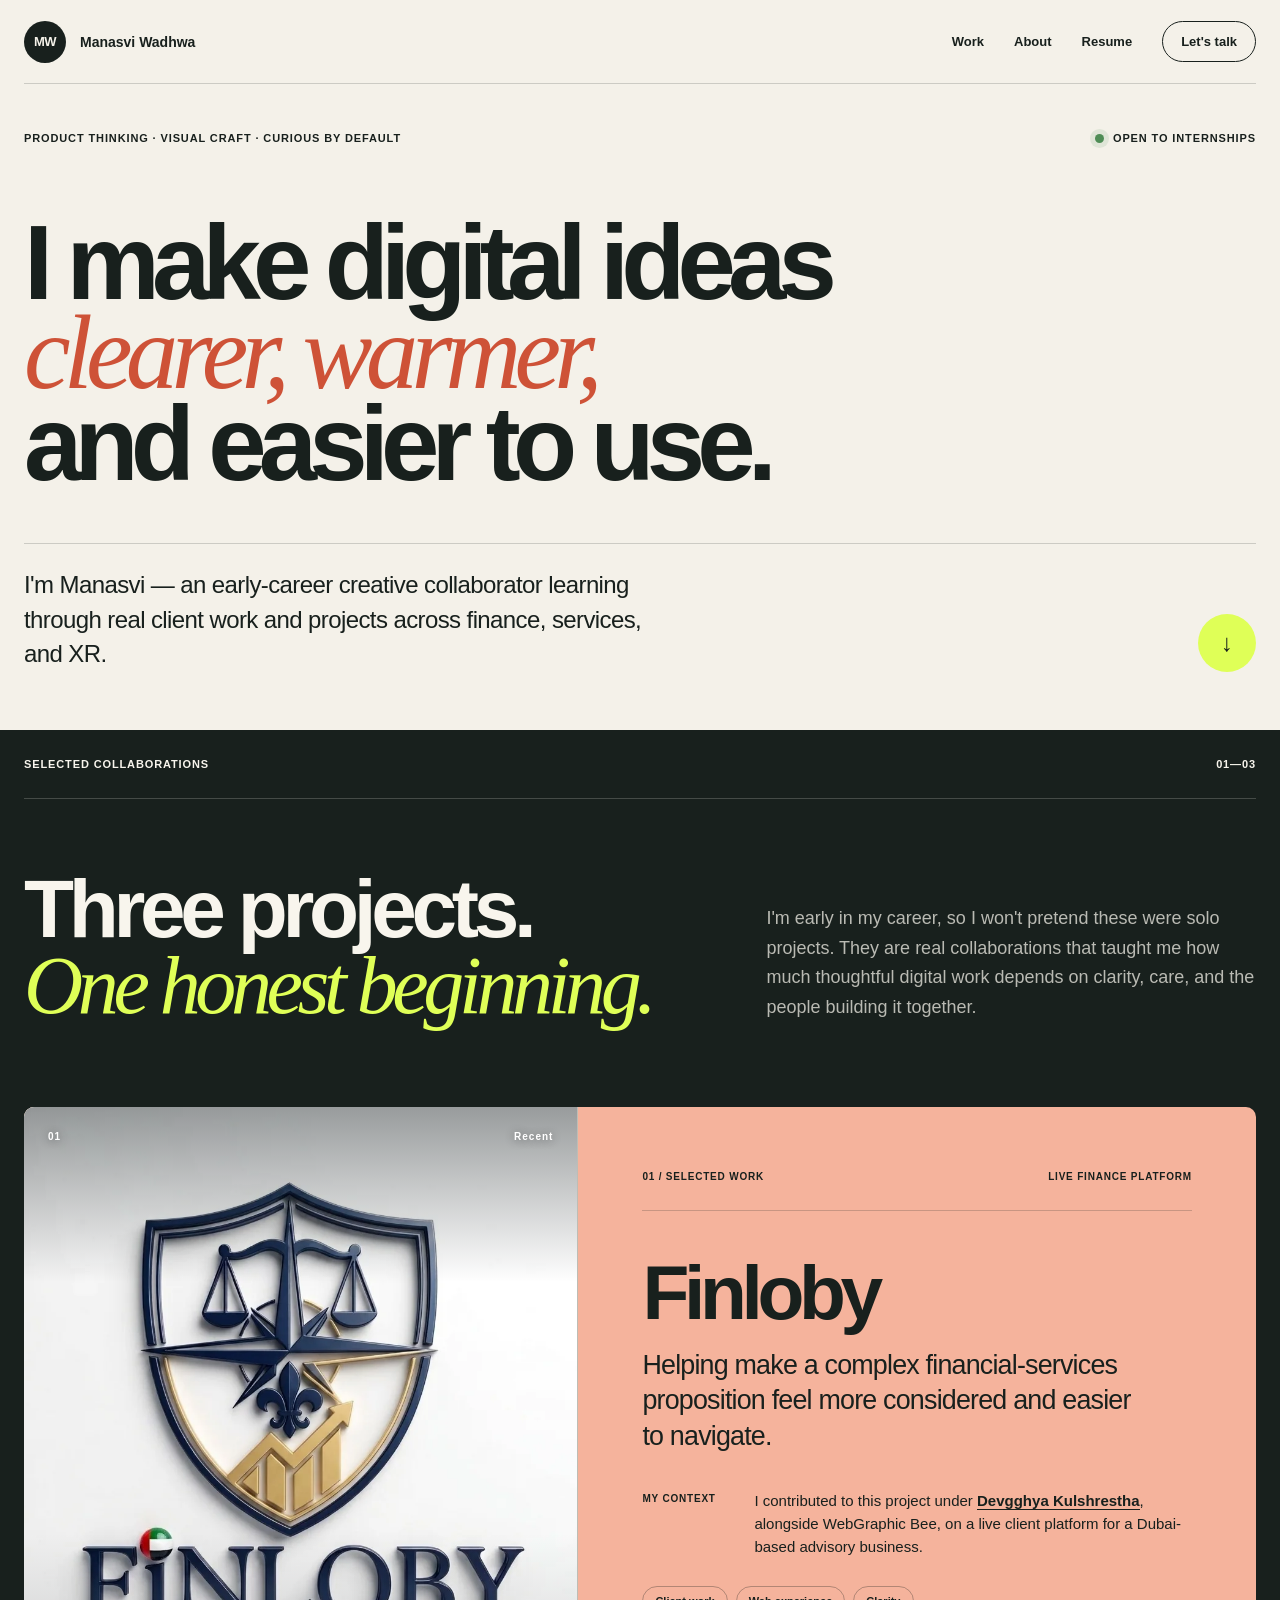
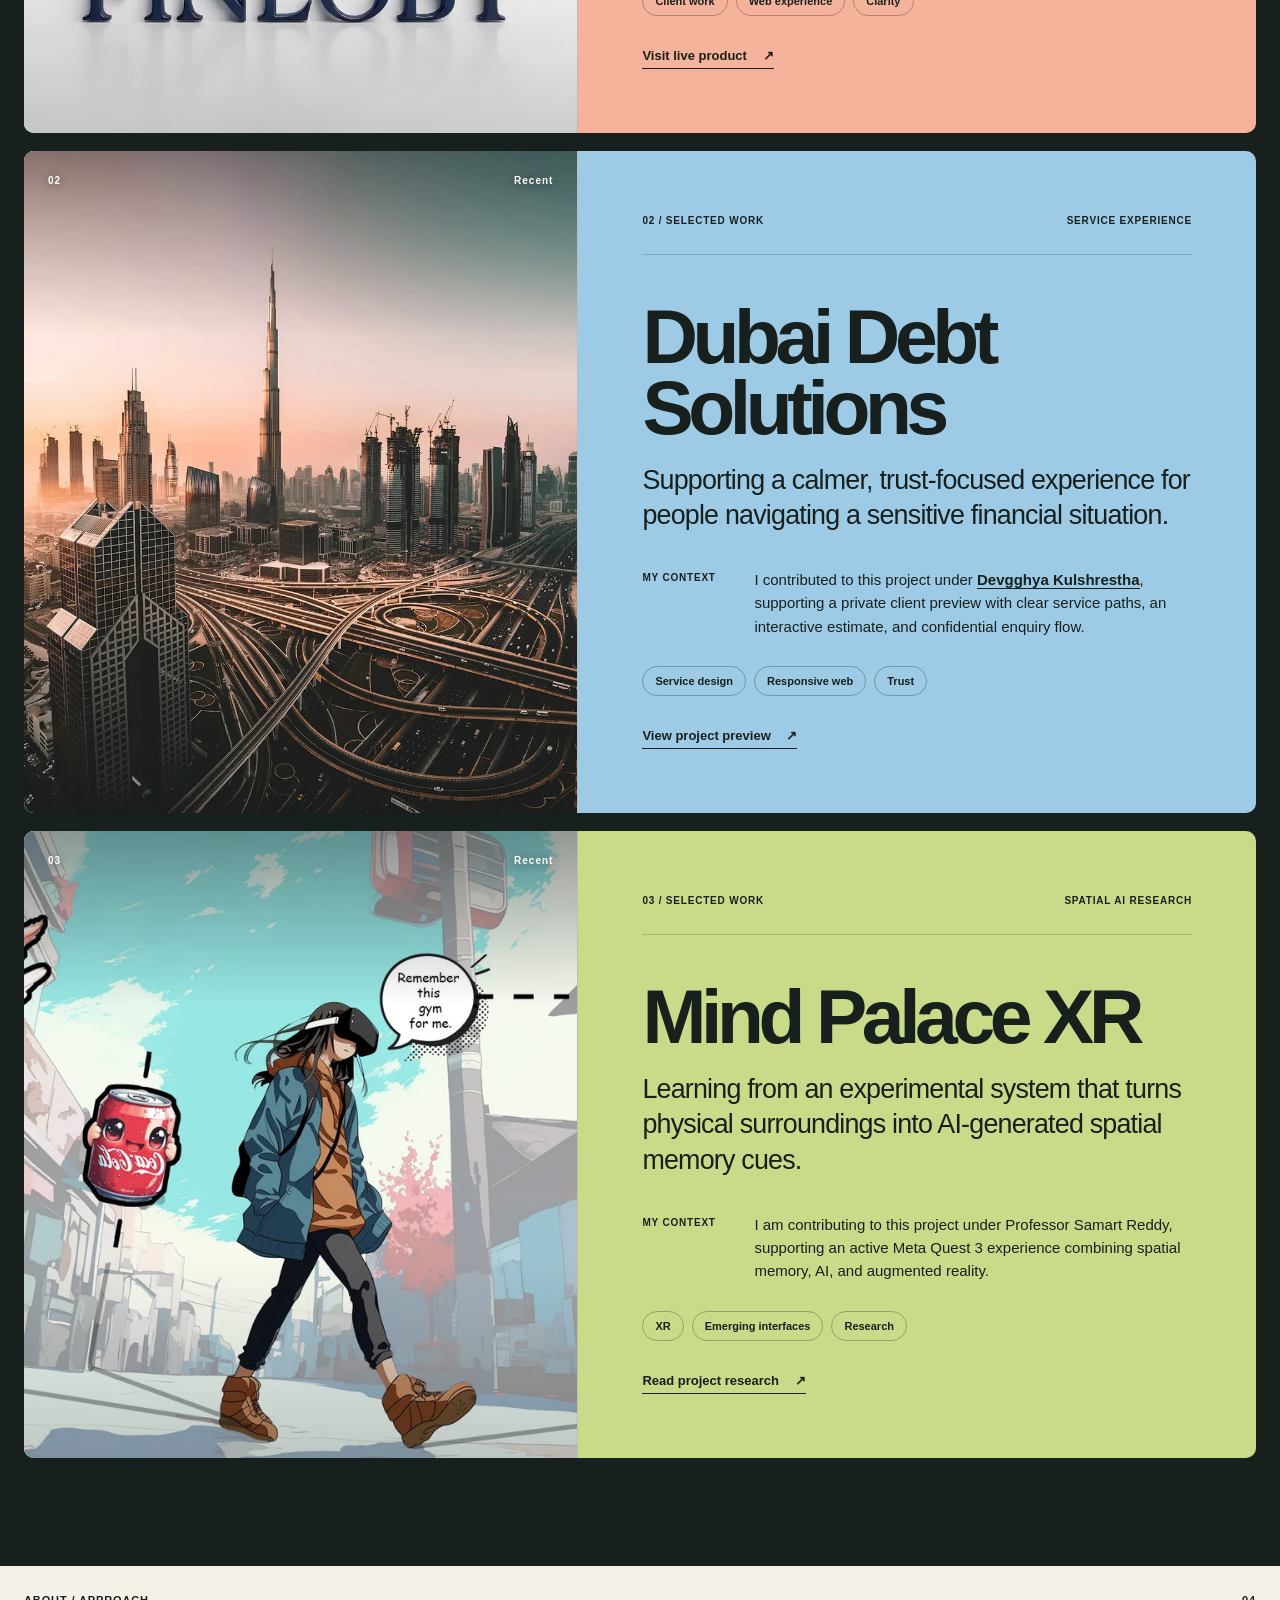
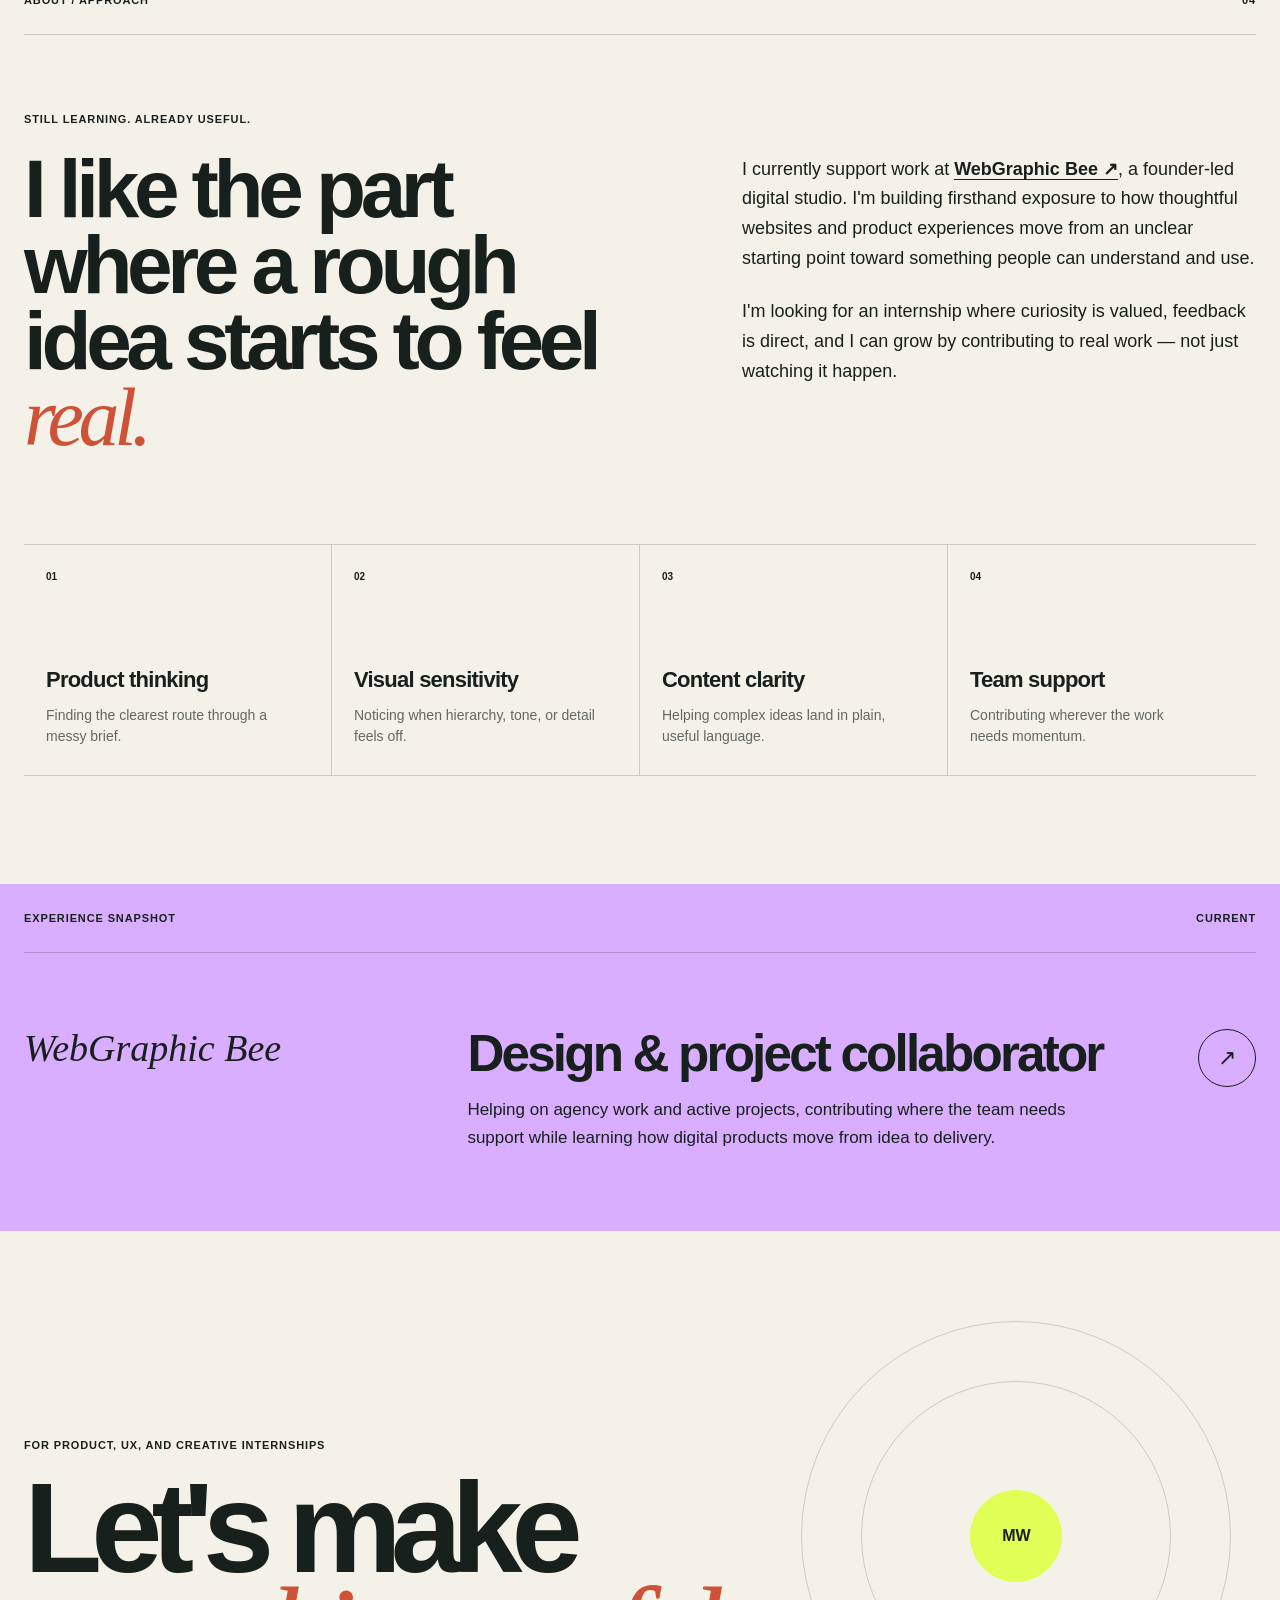
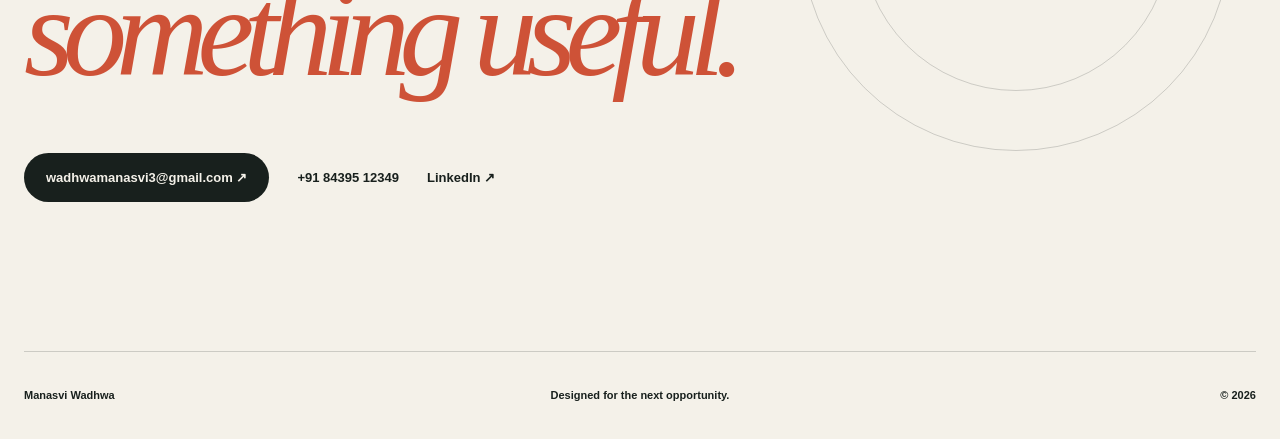
==== commit 9bfab26e: "Add project imagery and update resume" ====
--- a/index.html
+++ b/index.html
@@ -1 +1 @@
-<!DOCTYPE html><html lang="en"><head><meta charSet="utf-8"/><meta name="viewport" content="width=device-width, initial-scale=1"/><link rel="stylesheet" href="/_next/static/chunks/078sojxz1qanp.css" data-precedence="next"/><link rel="preload" as="script" fetchPriority="low" href="/_next/static/chunks/0iv.5nzm~z~~9.js"/><script src="/_next/static/chunks/12zh6p.crtg10.js" async=""></script><script src="/_next/static/chunks/0lmq5h3l.1c9l.js" async=""></script><script src="/_next/static/chunks/turbopack-16mlz8qg62fjx.js" async=""></script><script src="/_next/static/chunks/0eog50~01kpo8.js" async=""></script><script src="/_next/static/chunks/17f2ht9wo-phb.js" async=""></script><title>Manasvi Wadhwa | Product Design Portfolio</title><meta name="description" content="Early-career product designer collaborating on thoughtful digital experiences across finance, services, and XR."/><meta property="og:title" content="Manasvi Wadhwa | Product Design Portfolio"/><meta property="og:description" content="Making digital ideas clearer, warmer, and easier to use."/><meta property="og:image" content="https://manasvi-08.github.io/og.png"/><meta property="og:image:width" content="1200"/><meta property="og:image:height" content="630"/><meta property="og:image:alt" content="Manasvi Wadhwa portfolio"/><meta property="og:type" content="website"/><meta name="twitter:card" content="summary_large_image"/><meta name="twitter:title" content="Manasvi Wadhwa | Product Design Portfolio"/><meta name="twitter:description" content="Making digital ideas clearer, warmer, and easier to use."/><meta name="twitter:image" content="https://manasvi-08.github.io/og.png"/><script src="/_next/static/chunks/03~yq9q893hmn.js" noModule=""></script></head><body><div hidden=""><!--$--><!--/$--></div><main><nav class="nav shell" aria-label="Primary navigation"><a class="wordmark" href="#top" aria-label="Manasvi Wadhwa, home"><span>MW</span><span class="wordmark-name">Manasvi Wadhwa</span></a><div class="nav-links"><a href="#work">Work</a><a href="#about">About</a><a href="/Manasvi_Wadhwa_Resume.pdf">Resume</a><a class="nav-cta" href="mailto:wadhwamanasvi3@gmail.com">Let&#x27;s talk</a></div></nav><section class="hero shell" id="top"><div class="eyebrow-row"><span class="eyebrow">Product thinking · visual craft · curious by default</span><span class="availability"><i></i> Open to internships</span></div><h1>I make digital ideas<span class="hero-serif"> clearer, warmer,</span><span> and easier to use.</span></h1><div class="hero-bottom"><p>I&#x27;m Manasvi — an early-career creative collaborator learning through real client work and projects across finance, services, and XR.</p><a class="round-link" href="#work" aria-label="Explore selected work">↓</a></div></section><section class="work" id="work" aria-labelledby="work-title"><div class="shell section-heading light"><p>Selected collaborations</p><p>01—03</p></div><div class="shell work-intro"><h2 id="work-title">Three projects.<br/><em>One honest beginning.</em></h2><p>I&#x27;m early in my career, so I won&#x27;t pretend these were solo projects. They are real collaborations that taught me how much thoughtful digital work depends on clarity, care, and the people building it together.</p></div><div class="shell projects"><article class="project peach"><div class="project-visual" aria-hidden="true"><span class="project-number">01</span><span class="project-letter">F</span><span class="project-year">Recent</span></div><div class="project-copy"><div class="project-meta"><span>01<!-- --> / Selected work</span><span>Live finance platform</span></div><h3>Finloby</h3><p class="project-lead">Helping make a complex financial-services proposition feel more considered and easier to navigate.</p><p class="project-note"><strong>My context</strong>I contributed to this project under <a class="credit-link" href="https://devgghya.github.io" target="_blank" rel="noreferrer">Devgghya Kulshrestha</a>, alongside WebGraphic Bee, on a live client platform for a Dubai-based advisory business.</p><ul class="tag-list" aria-label="Finloby themes"><li>Client work</li><li>Web experience</li><li>Clarity</li></ul><a class="text-link" href="https://finloby.com" target="_blank" rel="noreferrer">Visit live product<!-- --> <span>↗</span></a></div></article><article class="project blue"><div class="project-visual" aria-hidden="true"><span class="project-number">02</span><span class="project-letter">D</span><span class="project-year">Recent</span></div><div class="project-copy"><div class="project-meta"><span>02<!-- --> / Selected work</span><span>Service experience</span></div><h3>Dubai Debt Solutions</h3><p class="project-lead">Supporting a calmer, trust-focused experience for people navigating a sensitive financial situation.</p><p class="project-note"><strong>My context</strong>I contributed to this project under <a class="credit-link" href="https://devgghya.github.io" target="_blank" rel="noreferrer">Devgghya Kulshrestha</a>, supporting a private client preview with clear service paths, an interactive estimate, and confidential enquiry flow.</p><ul class="tag-list" aria-label="Dubai Debt Solutions themes"><li>Service design</li><li>Responsive web</li><li>Trust</li></ul><a class="text-link" href="https://dds-kohl.vercel.app" target="_blank" rel="noreferrer">View project preview<!-- --> <span>↗</span></a></div></article><article class="project green"><div class="project-visual" aria-hidden="true"><span class="project-number">03</span><span class="project-letter">M</span><span class="project-year">Recent</span></div><div class="project-copy"><div class="project-meta"><span>03<!-- --> / Selected work</span><span>Spatial AI research</span></div><h3>Mind Palace XR</h3><p class="project-lead">Learning from an experimental system that turns physical surroundings into AI-generated spatial memory cues.</p><p class="project-note"><strong>My context</strong>I am contributing to this project under <!-- -->Professor Samart Reddy<!-- -->, supporting an active Meta Quest 3 experience combining spatial memory, AI, and augmented reality.</p><ul class="tag-list" aria-label="Mind Palace XR themes"><li>XR</li><li>Emerging interfaces</li><li>Research</li></ul><a class="text-link" href="https://portfolio-5208db.webflow.io/artificial-intelligence-and-extended-reality/mind-palace-xr" target="_blank" rel="noreferrer">Read project research<!-- --> <span>↗</span></a></div></article></div></section><section class="about shell" id="about" aria-labelledby="about-title"><div class="section-heading"><p>About / approach</p><p>04</p></div><div class="about-grid"><div class="about-statement"><p class="kicker">Still learning. Already useful.</p><h2 id="about-title">I like the part where a rough idea starts to feel <em>real.</em></h2></div><div class="about-body"><p>I currently support work at <a href="https://webgraphicbee.com" target="_blank" rel="noreferrer">WebGraphic Bee ↗</a>, a founder-led digital studio. I&#x27;m building firsthand exposure to how thoughtful websites and product experiences move from an unclear starting point toward something people can understand and use.</p><p>I&#x27;m looking for an internship where curiosity is valued, feedback is direct, and I can grow by contributing to real work — not just watching it happen.</p></div></div><div class="strength-grid" aria-label="What I bring"><article class="strength"><span>01</span><h3>Product thinking</h3><p>Finding the clearest route through a messy brief.</p></article><article class="strength"><span>02</span><h3>Visual sensitivity</h3><p>Noticing when hierarchy, tone, or detail feels off.</p></article><article class="strength"><span>03</span><h3>Content clarity</h3><p>Helping complex ideas land in plain, useful language.</p></article><article class="strength"><span>04</span><h3>Team support</h3><p>Contributing wherever the work needs momentum.</p></article></div></section><section class="experience"><div class="shell section-heading light"><p>Experience snapshot</p><p>Current</p></div><div class="shell experience-row"><p class="experience-org">WebGraphic Bee</p><div><h2>Design &amp; project collaborator</h2><p>Helping on agency work and active projects, contributing where the team needs support while learning how digital products move from idea to delivery.</p></div><a href="https://webgraphicbee.com" target="_blank" rel="noreferrer" aria-label="Visit WebGraphic Bee">↗</a></div></section><section class="contact shell" id="contact" aria-labelledby="contact-title"><div class="contact-orbit" aria-hidden="true"><span>MW</span></div><p class="kicker">For product, UX, and creative internships</p><h2 id="contact-title">Let&#x27;s make<br/><em>something useful.</em></h2><div class="contact-actions"><a class="contact-primary" href="mailto:wadhwamanasvi3@gmail.com">wadhwamanasvi3@gmail.com ↗</a><a href="tel:+918439512349">+91 84395 12349</a><a href="https://www.linkedin.com/in/manasvi-wadhwa-826b38370/" target="_blank" rel="noreferrer">LinkedIn ↗</a></div></section><footer class="footer shell"><p>Manasvi Wadhwa</p><p>Designed for the next opportunity.</p><p>© 2026</p></footer></main><!--$--><!--/$--><script src="/_next/static/chunks/0iv.5nzm~z~~9.js" id="_R_" async=""></script><script>(self.__next_f=self.__next_f||[]).push([0])</script><script>self.__next_f.push([1,"1:\"$Sreact.fragment\"\n2:I[39011,[\"/_next/static/chunks/0eog50~01kpo8.js\",\"/_next/static/chunks/17f2ht9wo-phb.js\"],\"default\"]\n3:I[37771,[\"/_next/static/chunks/0eog50~01kpo8.js\",\"/_next/static/chunks/17f2ht9wo-phb.js\"],\"default\"]\n12:I[65857,[\"/_next/static/chunks/0eog50~01kpo8.js\",\"/_next/static/chunks/17f2ht9wo-phb.js\"],\"default\",1]\n:HL[\"/_next/static/chunks/078sojxz1qanp.css\",\"style\"]\n"])</script><script>self.__next_f.push([1,"0:{\"P\":null,\"c\":[\"\",\"\"],\"q\":\"\",\"i\":false,\"f\":[[[\"\",{\"children\":[\"__PAGE__\",{}]},\"$undefined\",\"$undefined\",16],[[\"$\",\"$1\",\"c\",{\"children\":[[[\"$\",\"link\",\"0\",{\"rel\":\"stylesheet\",\"href\":\"/_next/static/chunks/078sojxz1qanp.css\",\"precedence\":\"next\",\"crossOrigin\":\"$undefined\",\"nonce\":\"$undefined\"}],[\"$\",\"script\",\"script-0\",{\"src\":\"/_next/static/chunks/0eog50~01kpo8.js\",\"async\":true,\"nonce\":\"$undefined\"}],[\"$\",\"script\",\"script-1\",{\"src\":\"/_next/static/chunks/17f2ht9wo-phb.js\",\"async\":true,\"nonce\":\"$undefined\"}]],[\"$\",\"html\",null,{\"lang\":\"en\",\"children\":[\"$\",\"body\",null,{\"children\":[\"$\",\"$L2\",null,{\"parallelRouterKey\":\"children\",\"error\":\"$undefined\",\"errorStyles\":\"$undefined\",\"errorScripts\":\"$undefined\",\"template\":[\"$\",\"$L3\",null,{}],\"templateStyles\":\"$undefined\",\"templateScripts\":\"$undefined\",\"notFound\":[[[\"$\",\"title\",null,{\"children\":\"404: This page could not be found.\"}],[\"$\",\"div\",null,{\"style\":{\"fontFamily\":\"system-ui,\\\"Segoe UI\\\",Roboto,Helvetica,Arial,sans-serif,\\\"Apple Color Emoji\\\",\\\"Segoe UI Emoji\\\"\",\"height\":\"100vh\",\"textAlign\":\"center\",\"display\":\"flex\",\"flexDirection\":\"column\",\"alignItems\":\"center\",\"justifyContent\":\"center\"},\"children\":[\"$\",\"div\",null,{\"children\":[[\"$\",\"style\",null,{\"dangerouslySetInnerHTML\":{\"__html\":\"body{color:#000;background:#fff;margin:0}.next-error-h1{border-right:1px solid rgba(0,0,0,.3)}@media (prefers-color-scheme:dark){body{color:#fff;background:#000}.next-error-h1{border-right:1px solid rgba(255,255,255,.3)}}\"}}],[\"$\",\"h1\",null,{\"className\":\"next-error-h1\",\"style\":{\"display\":\"inline-block\",\"margin\":\"0 20px 0 0\",\"padding\":\"0 23px 0 0\",\"fontSize\":24,\"fontWeight\":500,\"verticalAlign\":\"top\",\"lineHeight\":\"49px\"},\"children\":404}],[\"$\",\"div\",null,{\"style\":{\"display\":\"inline-block\"},\"children\":[\"$\",\"h2\",null,{\"style\":{\"fontSize\":14,\"fontWeight\":400,\"lineHeight\":\"49px\",\"margin\":0},\"children\":\"This page could not be found.\"}]}]]}]}]],[]],\"forbidden\":\"$undefined\",\"unauthorized\":\"$undefined\"}]}]}]]}],{\"children\":[[\"$\",\"$1\",\"c\",{\"children\":[[\"$\",\"main\",null,{\"children\":[[\"$\",\"nav\",null,{\"className\":\"nav shell\",\"aria-label\":\"Primary navigation\",\"children\":[[\"$\",\"a\",null,{\"className\":\"wordmark\",\"href\":\"#top\",\"aria-label\":\"Manasvi Wadhwa, home\",\"children\":[[\"$\",\"span\",null,{\"children\":\"MW\"}],[\"$\",\"span\",null,{\"className\":\"wordmark-name\",\"children\":\"Manasvi Wadhwa\"}]]}],[\"$\",\"div\",null,{\"className\":\"nav-links\",\"children\":[[\"$\",\"a\",null,{\"href\":\"#work\",\"children\":\"Work\"}],[\"$\",\"a\",null,{\"href\":\"#about\",\"children\":\"About\"}],[\"$\",\"a\",null,{\"href\":\"/Manasvi_Wadhwa_Resume.pdf\",\"children\":\"Resume\"}],[\"$\",\"a\",null,{\"className\":\"nav-cta\",\"href\":\"mailto:wadhwamanasvi3@gmail.com\",\"children\":\"Let's talk\"}]]}]]}],[\"$\",\"section\",null,{\"className\":\"hero shell\",\"id\":\"top\",\"children\":[[\"$\",\"div\",null,{\"className\":\"eyebrow-row\",\"children\":[[\"$\",\"span\",null,{\"className\":\"eyebrow\",\"children\":\"Product thinking · visual craft · curious by default\"}],[\"$\",\"span\",null,{\"className\":\"availability\",\"children\":[[\"$\",\"i\",null,{}],\" Open to internships\"]}]]}],[\"$\",\"h1\",null,{\"children\":[\"I make digital ideas\",[\"$\",\"span\",null,{\"className\":\"hero-serif\",\"children\":\" clearer, warmer,\"}],[\"$\",\"span\",null,{\"children\":\" and easier to use.\"}]]}],[\"$\",\"div\",null,{\"className\":\"hero-bottom\",\"children\":[[\"$\",\"p\",null,{\"children\":\"I'm Manasvi — an early-career creative collaborator learning through real client work and projects across finance, services, and XR.\"}],[\"$\",\"a\",null,{\"className\":\"round-link\",\"href\":\"#work\",\"aria-label\":\"Explore selected work\",\"children\":\"↓\"}]]}]]}],[\"$\",\"section\",null,{\"className\":\"work\",\"id\":\"work\",\"aria-labelledby\":\"work-title\",\"children\":[[\"$\",\"div\",null,{\"className\":\"shell section-heading light\",\"children\":[[\"$\",\"p\",null,{\"children\":\"Selected collaborations\"}],[\"$\",\"p\",null,{\"children\":\"01—03\"}]]}],[\"$\",\"div\",null,{\"className\":\"shell work-intro\",\"children\":[[\"$\",\"h2\",null,{\"id\":\"work-title\",\"children\":[\"Three projects.\",[\"$\",\"br\",null,{}],[\"$\",\"em\",null,{\"children\":\"One honest beginning.\"}]]}],[\"$\",\"p\",null,{\"children\":\"I'm early in my career, so I won't pretend these were solo projects. They are real collaborations that taught me how much thoughtful digital work depends on clarity, care, and the people building it together.\"}]]}],[\"$\",\"div\",null,{\"className\":\"shell projects\",\"children\":[[\"$\",\"article\",\"Finloby\",{\"className\":\"project peach\",\"children\":[[\"$\",\"div\",null,{\"className\":\"project-visual\",\"aria-hidden\":\"true\",\"children\":[[\"$\",\"span\",null,{\"className\":\"project-number\",\"children\":\"01\"}],[\"$\",\"span\",null,{\"className\":\"project-letter\",\"children\":\"F\"}],[\"$\",\"span\",null,{\"className\":\"project-year\",\"children\":\"Recent\"}]]}],[\"$\",\"div\",null,{\"className\":\"project-copy\",\"children\":[[\"$\",\"div\",null,{\"className\":\"project-meta\",\"children\":[[\"$\",\"span\",null,{\"children\":[\"01\",\" / Selected work\"]}],\"$L4\"]}],\"$L5\",\"$L6\",\"$L7\",\"$L8\",\"$L9\"]}]]}],\"$La\",\"$Lb\"]}]]}],\"$Lc\",\"$Ld\",\"$Le\",\"$Lf\"]}],null,\"$L10\"]}],{},null,false,null]},null,false,null],\"$L11\",false]],\"m\":\"$undefined\",\"G\":[\"$12\",[\"$L13\"]],\"S\":true,\"h\":null,\"s\":\"$undefined\",\"l\":\"$undefined\",\"p\":\"$undefined\",\"d\":\"$undefined\",\"b\":\"7YK5mHWBI5gJC235N6fas\"}\n"])</script><script>self.__next_f.push([1,"14:I[6391,[\"/_next/static/chunks/0eog50~01kpo8.js\",\"/_next/static/chunks/17f2ht9wo-phb.js\"],\"OutletBoundary\"]\n15:\"$Sreact.suspense\"\n17:I[6391,[\"/_next/static/chunks/0eog50~01kpo8.js\",\"/_next/static/chunks/17f2ht9wo-phb.js\"],\"ViewportBoundary\"]\n19:I[6391,[\"/_next/static/chunks/0eog50~01kpo8.js\",\"/_next/static/chunks/17f2ht9wo-phb.js\"],\"MetadataBoundary\"]\n4:[\"$\",\"span\",null,{\"children\":\"Live finance platform\"}]\n5:[\"$\",\"h3\",null,{\"children\":\"Finloby\"}]\n6:[\"$\",\"p\",null,{\"className\":\"project-lead\",\"children\":\"Helping make a complex financial-services proposition feel more considered and easier to navigate.\"}]\n7:[\"$\",\"p\",null,{\"className\":\"project-note\",\"children\":[[\"$\",\"strong\",null,{\"children\":\"My context\"}],\"I contributed to this project under \",[\"$\",\"a\",null,{\"className\":\"credit-link\",\"href\":\"https://devgghya.github.io\",\"target\":\"_blank\",\"rel\":\"noreferrer\",\"children\":\"Devgghya Kulshrestha\"}],\", alongside WebGraphic Bee, on a live client platform for a Dubai-based advisory business.\"]}]\n8:[\"$\",\"ul\",null,{\"className\":\"tag-list\",\"aria-label\":\"Finloby themes\",\"children\":[[\"$\",\"li\",\"Client work\",{\"children\":\"Client work\"}],[\"$\",\"li\",\"Web experience\",{\"children\":\"Web experience\"}],[\"$\",\"li\",\"Clarity\",{\"children\":\"Clarity\"}]]}]\n9:[\"$\",\"a\",null,{\"className\":\"text-link\",\"href\":\"https://finloby.com\",\"target\":\"_blank\",\"rel\":\"noreferrer\",\"children\":[\"Visit live product\",\" \",[\"$\",\"span\",null,{\"children\":\"↗\"}]]}]\n"])</script><script>self.__next_f.push([1,"a:[\"$\",\"article\",\"Dubai Debt Solutions\",{\"className\":\"project blue\",\"children\":[[\"$\",\"div\",null,{\"className\":\"project-visual\",\"aria-hidden\":\"true\",\"children\":[[\"$\",\"span\",null,{\"className\":\"project-number\",\"children\":\"02\"}],[\"$\",\"span\",null,{\"className\":\"project-letter\",\"children\":\"D\"}],[\"$\",\"span\",null,{\"className\":\"project-year\",\"children\":\"Recent\"}]]}],[\"$\",\"div\",null,{\"className\":\"project-copy\",\"children\":[[\"$\",\"div\",null,{\"className\":\"project-meta\",\"children\":[[\"$\",\"span\",null,{\"children\":[\"02\",\" / Selected work\"]}],[\"$\",\"span\",null,{\"children\":\"Service experience\"}]]}],[\"$\",\"h3\",null,{\"children\":\"Dubai Debt Solutions\"}],[\"$\",\"p\",null,{\"className\":\"project-lead\",\"children\":\"Supporting a calmer, trust-focused experience for people navigating a sensitive financial situation.\"}],[\"$\",\"p\",null,{\"className\":\"project-note\",\"children\":[[\"$\",\"strong\",null,{\"children\":\"My context\"}],\"I contributed to this project under \",[\"$\",\"a\",null,{\"className\":\"credit-link\",\"href\":\"https://devgghya.github.io\",\"target\":\"_blank\",\"rel\":\"noreferrer\",\"children\":\"Devgghya Kulshrestha\"}],\", supporting a private client preview with clear service paths, an interactive estimate, and confidential enquiry flow.\"]}],[\"$\",\"ul\",null,{\"className\":\"tag-list\",\"aria-label\":\"Dubai Debt Solutions themes\",\"children\":[[\"$\",\"li\",\"Service design\",{\"children\":\"Service design\"}],[\"$\",\"li\",\"Responsive web\",{\"children\":\"Responsive web\"}],[\"$\",\"li\",\"Trust\",{\"children\":\"Trust\"}]]}],[\"$\",\"a\",null,{\"className\":\"text-link\",\"href\":\"https://dds-kohl.vercel.app\",\"target\":\"_blank\",\"rel\":\"noreferrer\",\"children\":[\"View project preview\",\" \",[\"$\",\"span\",null,{\"children\":\"↗\"}]]}]]}]]}]\n"])</script><script>self.__next_f.push([1,"b:[\"$\",\"article\",\"Mind Palace XR\",{\"className\":\"project green\",\"children\":[[\"$\",\"div\",null,{\"className\":\"project-visual\",\"aria-hidden\":\"true\",\"children\":[[\"$\",\"span\",null,{\"className\":\"project-number\",\"children\":\"03\"}],[\"$\",\"span\",null,{\"className\":\"project-letter\",\"children\":\"M\"}],[\"$\",\"span\",null,{\"className\":\"project-year\",\"children\":\"Recent\"}]]}],[\"$\",\"div\",null,{\"className\":\"project-copy\",\"children\":[[\"$\",\"div\",null,{\"className\":\"project-meta\",\"children\":[[\"$\",\"span\",null,{\"children\":[\"03\",\" / Selected work\"]}],[\"$\",\"span\",null,{\"children\":\"Spatial AI research\"}]]}],[\"$\",\"h3\",null,{\"children\":\"Mind Palace XR\"}],[\"$\",\"p\",null,{\"className\":\"project-lead\",\"children\":\"Learning from an experimental system that turns physical surroundings into AI-generated spatial memory cues.\"}],[\"$\",\"p\",null,{\"className\":\"project-note\",\"children\":[[\"$\",\"strong\",null,{\"children\":\"My context\"}],\"I am contributing to this project under \",\"Professor Samart Reddy\",\", supporting an active Meta Quest 3 experience combining spatial memory, AI, and augmented reality.\"]}],[\"$\",\"ul\",null,{\"className\":\"tag-list\",\"aria-label\":\"Mind Palace XR themes\",\"children\":[[\"$\",\"li\",\"XR\",{\"children\":\"XR\"}],[\"$\",\"li\",\"Emerging interfaces\",{\"children\":\"Emerging interfaces\"}],[\"$\",\"li\",\"Research\",{\"children\":\"Research\"}]]}],[\"$\",\"a\",null,{\"className\":\"text-link\",\"href\":\"https://portfolio-5208db.webflow.io/artificial-intelligence-and-extended-reality/mind-palace-xr\",\"target\":\"_blank\",\"rel\":\"noreferrer\",\"children\":[\"Read project research\",\" \",[\"$\",\"span\",null,{\"children\":\"↗\"}]]}]]}]]}]\n"])</script><script>self.__next_f.push([1,"c:[\"$\",\"section\",null,{\"className\":\"about shell\",\"id\":\"about\",\"aria-labelledby\":\"about-title\",\"children\":[[\"$\",\"div\",null,{\"className\":\"section-heading\",\"children\":[[\"$\",\"p\",null,{\"children\":\"About / approach\"}],[\"$\",\"p\",null,{\"children\":\"04\"}]]}],[\"$\",\"div\",null,{\"className\":\"about-grid\",\"children\":[[\"$\",\"div\",null,{\"className\":\"about-statement\",\"children\":[[\"$\",\"p\",null,{\"className\":\"kicker\",\"children\":\"Still learning. Already useful.\"}],[\"$\",\"h2\",null,{\"id\":\"about-title\",\"children\":[\"I like the part where a rough idea starts to feel \",[\"$\",\"em\",null,{\"children\":\"real.\"}]]}]]}],[\"$\",\"div\",null,{\"className\":\"about-body\",\"children\":[[\"$\",\"p\",null,{\"children\":[\"I currently support work at \",[\"$\",\"a\",null,{\"href\":\"https://webgraphicbee.com\",\"target\":\"_blank\",\"rel\":\"noreferrer\",\"children\":\"WebGraphic Bee ↗\"}],\", a founder-led digital studio. I'm building firsthand exposure to how thoughtful websites and product experiences move from an unclear starting point toward something people can understand and use.\"]}],[\"$\",\"p\",null,{\"children\":\"I'm looking for an internship where curiosity is valued, feedback is direct, and I can grow by contributing to real work — not just watching it happen.\"}]]}]]}],[\"$\",\"div\",null,{\"className\":\"strength-grid\",\"aria-label\":\"What I bring\",\"children\":[[\"$\",\"article\",\"01\",{\"className\":\"strength\",\"children\":[[\"$\",\"span\",null,{\"children\":\"01\"}],[\"$\",\"h3\",null,{\"children\":\"Product thinking\"}],[\"$\",\"p\",null,{\"children\":\"Finding the clearest route through a messy brief.\"}]]}],[\"$\",\"article\",\"02\",{\"className\":\"strength\",\"children\":[[\"$\",\"span\",null,{\"children\":\"02\"}],[\"$\",\"h3\",null,{\"children\":\"Visual sensitivity\"}],[\"$\",\"p\",null,{\"children\":\"Noticing when hierarchy, tone, or detail feels off.\"}]]}],[\"$\",\"article\",\"03\",{\"className\":\"strength\",\"children\":[[\"$\",\"span\",null,{\"children\":\"03\"}],[\"$\",\"h3\",null,{\"children\":\"Content clarity\"}],[\"$\",\"p\",null,{\"children\":\"Helping complex ideas land in plain, useful language.\"}]]}],[\"$\",\"article\",\"04\",{\"className\":\"strength\",\"children\":[[\"$\",\"span\",null,{\"children\":\"04\"}],[\"$\",\"h3\",null,{\"children\":\"Team support\"}],[\"$\",\"p\",null,{\"children\":\"Contributing wherever the work needs momentum.\"}]]}]]}]]}]\n"])</script><script>self.__next_f.push([1,"d:[\"$\",\"section\",null,{\"className\":\"experience\",\"children\":[[\"$\",\"div\",null,{\"className\":\"shell section-heading light\",\"children\":[[\"$\",\"p\",null,{\"children\":\"Experience snapshot\"}],[\"$\",\"p\",null,{\"children\":\"Current\"}]]}],[\"$\",\"div\",null,{\"className\":\"shell experience-row\",\"children\":[[\"$\",\"p\",null,{\"className\":\"experience-org\",\"children\":\"WebGraphic Bee\"}],[\"$\",\"div\",null,{\"children\":[[\"$\",\"h2\",null,{\"children\":\"Design \u0026 project collaborator\"}],[\"$\",\"p\",null,{\"children\":\"Helping on agency work and active projects, contributing where the team needs support while learning how digital products move from idea to delivery.\"}]]}],[\"$\",\"a\",null,{\"href\":\"https://webgraphicbee.com\",\"target\":\"_blank\",\"rel\":\"noreferrer\",\"aria-label\":\"Visit WebGraphic Bee\",\"children\":\"↗\"}]]}]]}]\ne:[\"$\",\"section\",null,{\"className\":\"contact shell\",\"id\":\"contact\",\"aria-labelledby\":\"contact-title\",\"children\":[[\"$\",\"div\",null,{\"className\":\"contact-orbit\",\"aria-hidden\":\"true\",\"children\":[\"$\",\"span\",null,{\"children\":\"MW\"}]}],[\"$\",\"p\",null,{\"className\":\"kicker\",\"children\":\"For product, UX, and creative internships\"}],[\"$\",\"h2\",null,{\"id\":\"contact-title\",\"children\":[\"Let's make\",[\"$\",\"br\",null,{}],[\"$\",\"em\",null,{\"children\":\"something useful.\"}]]}],[\"$\",\"div\",null,{\"className\":\"contact-actions\",\"children\":[[\"$\",\"a\",null,{\"className\":\"contact-primary\",\"href\":\"mailto:wadhwamanasvi3@gmail.com\",\"children\":\"wadhwamanasvi3@gmail.com ↗\"}],[\"$\",\"a\",null,{\"href\":\"tel:+918439512349\",\"children\":\"+91 84395 12349\"}],[\"$\",\"a\",null,{\"href\":\"https://www.linkedin.com/in/manasvi-wadhwa-826b38370/\",\"target\":\"_blank\",\"rel\":\"noreferrer\",\"children\":\"LinkedIn ↗\"}]]}]]}]\nf:[\"$\",\"footer\",null,{\"className\":\"footer shell\",\"children\":[[\"$\",\"p\",null,{\"children\":\"Manasvi Wadhwa\"}],[\"$\",\"p\",null,{\"children\":\"Designed for the next opportunity.\"}],[\"$\",\"p\",null,{\"children\":\"© 2026\"}]]}]\n10:[\"$\",\"$L14\",null,{\"children\":[\"$\",\"$15\",null,{\"name\":\"Next.MetadataOutlet\",\"children\":\"$@16\"}]}]\n11:[\"$\",\"$1\",\"h\",{\"children\":[null,[\"$\",\"$L17\",null,{\"children\":\"$L18\"}],[\"$\",\"div\",null,{\"hidden\":true,\"children\":[\"$\",\"$L19\",null,{\"children\":[\"$\",\"$15\",null,{\"name\":\"Next.Metadata\",\"children\":\"$L1a\"}]}]}],null]}]\n13:[\"$\",\"link\",\"0\",{\"rel\":\"stylesheet\",\"href\":\"/_next/static/chunks/078sojxz1qanp.css\",\"precedence\":\"next\",\"crossOrigin\":\"$undefined\",\"nonce\":\"$undefined\"}]\n"])</script><script>self.__next_f.push([1,"18:[[\"$\",\"meta\",\"0\",{\"charSet\":\"utf-8\"}],[\"$\",\"meta\",\"1\",{\"name\":\"viewport\",\"content\":\"width=device-width, initial-scale=1\"}]]\n"])</script><script>self.__next_f.push([1,"16:null\n1a:[[\"$\",\"title\",\"0\",{\"children\":\"Manasvi Wadhwa | Product Design Portfolio\"}],[\"$\",\"meta\",\"1\",{\"name\":\"description\",\"content\":\"Early-career product designer collaborating on thoughtful digital experiences across finance, services, and XR.\"}],[\"$\",\"meta\",\"2\",{\"property\":\"og:title\",\"content\":\"Manasvi Wadhwa | Product Design Portfolio\"}],[\"$\",\"meta\",\"3\",{\"property\":\"og:description\",\"content\":\"Making digital ideas clearer, warmer, and easier to use.\"}],[\"$\",\"meta\",\"4\",{\"property\":\"og:image\",\"content\":\"https://manasvi-08.github.io/og.png\"}],[\"$\",\"meta\",\"5\",{\"property\":\"og:image:width\",\"content\":\"1200\"}],[\"$\",\"meta\",\"6\",{\"property\":\"og:image:height\",\"content\":\"630\"}],[\"$\",\"meta\",\"7\",{\"property\":\"og:image:alt\",\"content\":\"Manasvi Wadhwa portfolio\"}],[\"$\",\"meta\",\"8\",{\"property\":\"og:type\",\"content\":\"website\"}],[\"$\",\"meta\",\"9\",{\"name\":\"twitter:card\",\"content\":\"summary_large_image\"}],[\"$\",\"meta\",\"10\",{\"name\":\"twitter:title\",\"content\":\"Manasvi Wadhwa | Product Design Portfolio\"}],[\"$\",\"meta\",\"11\",{\"name\":\"twitter:description\",\"content\":\"Making digital ideas clearer, warmer, and easier to use.\"}],[\"$\",\"meta\",\"12\",{\"name\":\"twitter:image\",\"content\":\"https://manasvi-08.github.io/og.png\"}]]\n"])</script></body></html>+<!DOCTYPE html><html lang="en"><head><meta charSet="utf-8"/><meta name="viewport" content="width=device-width, initial-scale=1"/><link rel="stylesheet" href="/_next/static/chunks/0e6~5kg3g4n3e.css" data-precedence="next"/><link rel="preload" as="script" fetchPriority="low" href="/_next/static/chunks/0iv.5nzm~z~~9.js"/><script src="/_next/static/chunks/12zh6p.crtg10.js" async=""></script><script src="/_next/static/chunks/0lmq5h3l.1c9l.js" async=""></script><script src="/_next/static/chunks/turbopack-16mlz8qg62fjx.js" async=""></script><script src="/_next/static/chunks/0eog50~01kpo8.js" async=""></script><script src="/_next/static/chunks/17f2ht9wo-phb.js" async=""></script><title>Manasvi Wadhwa | Product Design Portfolio</title><meta name="description" content="Early-career product designer collaborating on thoughtful digital experiences across finance, services, and XR."/><meta property="og:title" content="Manasvi Wadhwa | Product Design Portfolio"/><meta property="og:description" content="Making digital ideas clearer, warmer, and easier to use."/><meta property="og:image" content="https://manasvi-08.github.io/og.png"/><meta property="og:image:width" content="1200"/><meta property="og:image:height" content="630"/><meta property="og:image:alt" content="Manasvi Wadhwa portfolio"/><meta property="og:type" content="website"/><meta name="twitter:card" content="summary_large_image"/><meta name="twitter:title" content="Manasvi Wadhwa | Product Design Portfolio"/><meta name="twitter:description" content="Making digital ideas clearer, warmer, and easier to use."/><meta name="twitter:image" content="https://manasvi-08.github.io/og.png"/><script src="/_next/static/chunks/03~yq9q893hmn.js" noModule=""></script></head><body><div hidden=""><!--$--><!--/$--></div><main><nav class="nav shell" aria-label="Primary navigation"><a class="wordmark" href="#top" aria-label="Manasvi Wadhwa, home"><span>MW</span><span class="wordmark-name">Manasvi Wadhwa</span></a><div class="nav-links"><a href="#work">Work</a><a href="#about">About</a><a href="/Manasvi_Wadhwa_Resume.pdf">Resume</a><a class="nav-cta" href="mailto:wadhwamanasvi3@gmail.com">Let&#x27;s talk</a></div></nav><section class="hero shell" id="top"><div class="eyebrow-row"><span class="eyebrow">Product thinking · visual craft · curious by default</span><span class="availability"><i></i> Open to internships</span></div><h1>I make digital ideas<span class="hero-serif"> clearer, warmer,</span><span> and easier to use.</span></h1><div class="hero-bottom"><p>I&#x27;m Manasvi — an early-career creative collaborator learning through real client work and projects across finance, services, and XR.</p><a class="round-link" href="#work" aria-label="Explore selected work">↓</a></div></section><section class="work" id="work" aria-labelledby="work-title"><div class="shell section-heading light"><p>Selected collaborations</p><p>01—03</p></div><div class="shell work-intro"><h2 id="work-title">Three projects.<br/><em>One honest beginning.</em></h2><p>I&#x27;m early in my career, so I won&#x27;t pretend these were solo projects. They are real collaborations that taught me how much thoughtful digital work depends on clarity, care, and the people building it together.</p></div><div class="shell projects"><article class="project peach"><div class="project-visual"><img src="/projects/finloby.webp" alt="Finloby shield emblem combining legal scales and financial growth" loading="lazy"/><span class="project-number" aria-hidden="true">01</span><span class="project-year" aria-hidden="true">Recent</span></div><div class="project-copy"><div class="project-meta"><span>01<!-- --> / Selected work</span><span>Live finance platform</span></div><h3>Finloby</h3><p class="project-lead">Helping make a complex financial-services proposition feel more considered and easier to navigate.</p><p class="project-note"><strong>My context</strong>I contributed to this project under <a class="credit-link" href="https://devgghya.github.io" target="_blank" rel="noreferrer">Devgghya Kulshrestha</a>, alongside WebGraphic Bee, on a live client platform for a Dubai-based advisory business.</p><ul class="tag-list" aria-label="Finloby themes"><li>Client work</li><li>Web experience</li><li>Clarity</li></ul><a class="text-link" href="https://finloby.com" target="_blank" rel="noreferrer">Visit live product<!-- --> <span>↗</span></a></div></article><article class="project blue"><div class="project-visual"><img src="/projects/dubai-debt-solutions.webp" alt="Dubai skyline used in the Dubai Debt Solutions experience" loading="lazy"/><span class="project-number" aria-hidden="true">02</span><span class="project-year" aria-hidden="true">Recent</span></div><div class="project-copy"><div class="project-meta"><span>02<!-- --> / Selected work</span><span>Service experience</span></div><h3>Dubai Debt Solutions</h3><p class="project-lead">Supporting a calmer, trust-focused experience for people navigating a sensitive financial situation.</p><p class="project-note"><strong>My context</strong>I contributed to this project under <a class="credit-link" href="https://devgghya.github.io" target="_blank" rel="noreferrer">Devgghya Kulshrestha</a>, supporting a private client preview with clear service paths, an interactive estimate, and confidential enquiry flow.</p><ul class="tag-list" aria-label="Dubai Debt Solutions themes"><li>Service design</li><li>Responsive web</li><li>Trust</li></ul><a class="text-link" href="https://dds-kohl.vercel.app" target="_blank" rel="noreferrer">View project preview<!-- --> <span>↗</span></a></div></article><article class="project green"><div class="project-visual"><img src="/projects/mind-palace-xr.webp" alt="Mind Palace XR illustration showing a headset user with AI-generated memory cues" loading="lazy"/><span class="project-number" aria-hidden="true">03</span><span class="project-year" aria-hidden="true">Recent</span></div><div class="project-copy"><div class="project-meta"><span>03<!-- --> / Selected work</span><span>Spatial AI research</span></div><h3>Mind Palace XR</h3><p class="project-lead">Learning from an experimental system that turns physical surroundings into AI-generated spatial memory cues.</p><p class="project-note"><strong>My context</strong>I am contributing to this project under <!-- -->Professor Samart Reddy<!-- -->, supporting an active Meta Quest 3 experience combining spatial memory, AI, and augmented reality.</p><ul class="tag-list" aria-label="Mind Palace XR themes"><li>XR</li><li>Emerging interfaces</li><li>Research</li></ul><a class="text-link" href="https://portfolio-5208db.webflow.io/artificial-intelligence-and-extended-reality/mind-palace-xr" target="_blank" rel="noreferrer">Read project research<!-- --> <span>↗</span></a></div></article></div></section><section class="about shell" id="about" aria-labelledby="about-title"><div class="section-heading"><p>About / approach</p><p>04</p></div><div class="about-grid"><div class="about-statement"><p class="kicker">Still learning. Already useful.</p><h2 id="about-title">I like the part where a rough idea starts to feel <em>real.</em></h2></div><div class="about-body"><p>I currently support work at <a href="https://webgraphicbee.com" target="_blank" rel="noreferrer">WebGraphic Bee ↗</a>, a founder-led digital studio. I&#x27;m building firsthand exposure to how thoughtful websites and product experiences move from an unclear starting point toward something people can understand and use.</p><p>I&#x27;m looking for an internship where curiosity is valued, feedback is direct, and I can grow by contributing to real work — not just watching it happen.</p></div></div><div class="strength-grid" aria-label="What I bring"><article class="strength"><span>01</span><h3>Product thinking</h3><p>Finding the clearest route through a messy brief.</p></article><article class="strength"><span>02</span><h3>Visual sensitivity</h3><p>Noticing when hierarchy, tone, or detail feels off.</p></article><article class="strength"><span>03</span><h3>Content clarity</h3><p>Helping complex ideas land in plain, useful language.</p></article><article class="strength"><span>04</span><h3>Team support</h3><p>Contributing wherever the work needs momentum.</p></article></div></section><section class="experience"><div class="shell section-heading light"><p>Experience snapshot</p><p>Current</p></div><div class="shell experience-row"><p class="experience-org">WebGraphic Bee</p><div><h2>Design &amp; project collaborator</h2><p>Helping on agency work and active projects, contributing where the team needs support while learning how digital products move from idea to delivery.</p></div><a href="https://webgraphicbee.com" target="_blank" rel="noreferrer" aria-label="Visit WebGraphic Bee">↗</a></div></section><section class="contact shell" id="contact" aria-labelledby="contact-title"><div class="contact-orbit" aria-hidden="true"><span>MW</span></div><p class="kicker">For product, UX, and creative internships</p><h2 id="contact-title">Let&#x27;s make<br/><em>something useful.</em></h2><div class="contact-actions"><a class="contact-primary" href="mailto:wadhwamanasvi3@gmail.com">wadhwamanasvi3@gmail.com ↗</a><a href="tel:+918439512349">+91 84395 12349</a><a href="https://www.linkedin.com/in/manasvi-wadhwa-826b38370/" target="_blank" rel="noreferrer">LinkedIn ↗</a></div></section><footer class="footer shell"><p>Manasvi Wadhwa</p><p>Designed for the next opportunity.</p><p>© 2026</p></footer></main><!--$--><!--/$--><script src="/_next/static/chunks/0iv.5nzm~z~~9.js" id="_R_" async=""></script><script>(self.__next_f=self.__next_f||[]).push([0])</script><script>self.__next_f.push([1,"1:\"$Sreact.fragment\"\n2:I[39011,[\"/_next/static/chunks/0eog50~01kpo8.js\",\"/_next/static/chunks/17f2ht9wo-phb.js\"],\"default\"]\n3:I[37771,[\"/_next/static/chunks/0eog50~01kpo8.js\",\"/_next/static/chunks/17f2ht9wo-phb.js\"],\"default\"]\nd:I[65857,[\"/_next/static/chunks/0eog50~01kpo8.js\",\"/_next/static/chunks/17f2ht9wo-phb.js\"],\"default\",1]\n:HL[\"/_next/static/chunks/0e6~5kg3g4n3e.css\",\"style\"]\n"])</script><script>self.__next_f.push([1,"0:{\"P\":null,\"c\":[\"\",\"\"],\"q\":\"\",\"i\":false,\"f\":[[[\"\",{\"children\":[\"__PAGE__\",{}]},\"$undefined\",\"$undefined\",16],[[\"$\",\"$1\",\"c\",{\"children\":[[[\"$\",\"link\",\"0\",{\"rel\":\"stylesheet\",\"href\":\"/_next/static/chunks/0e6~5kg3g4n3e.css\",\"precedence\":\"next\",\"crossOrigin\":\"$undefined\",\"nonce\":\"$undefined\"}],[\"$\",\"script\",\"script-0\",{\"src\":\"/_next/static/chunks/0eog50~01kpo8.js\",\"async\":true,\"nonce\":\"$undefined\"}],[\"$\",\"script\",\"script-1\",{\"src\":\"/_next/static/chunks/17f2ht9wo-phb.js\",\"async\":true,\"nonce\":\"$undefined\"}]],[\"$\",\"html\",null,{\"lang\":\"en\",\"children\":[\"$\",\"body\",null,{\"children\":[\"$\",\"$L2\",null,{\"parallelRouterKey\":\"children\",\"error\":\"$undefined\",\"errorStyles\":\"$undefined\",\"errorScripts\":\"$undefined\",\"template\":[\"$\",\"$L3\",null,{}],\"templateStyles\":\"$undefined\",\"templateScripts\":\"$undefined\",\"notFound\":[[[\"$\",\"title\",null,{\"children\":\"404: This page could not be found.\"}],[\"$\",\"div\",null,{\"style\":{\"fontFamily\":\"system-ui,\\\"Segoe UI\\\",Roboto,Helvetica,Arial,sans-serif,\\\"Apple Color Emoji\\\",\\\"Segoe UI Emoji\\\"\",\"height\":\"100vh\",\"textAlign\":\"center\",\"display\":\"flex\",\"flexDirection\":\"column\",\"alignItems\":\"center\",\"justifyContent\":\"center\"},\"children\":[\"$\",\"div\",null,{\"children\":[[\"$\",\"style\",null,{\"dangerouslySetInnerHTML\":{\"__html\":\"body{color:#000;background:#fff;margin:0}.next-error-h1{border-right:1px solid rgba(0,0,0,.3)}@media (prefers-color-scheme:dark){body{color:#fff;background:#000}.next-error-h1{border-right:1px solid rgba(255,255,255,.3)}}\"}}],[\"$\",\"h1\",null,{\"className\":\"next-error-h1\",\"style\":{\"display\":\"inline-block\",\"margin\":\"0 20px 0 0\",\"padding\":\"0 23px 0 0\",\"fontSize\":24,\"fontWeight\":500,\"verticalAlign\":\"top\",\"lineHeight\":\"49px\"},\"children\":404}],[\"$\",\"div\",null,{\"style\":{\"display\":\"inline-block\"},\"children\":[\"$\",\"h2\",null,{\"style\":{\"fontSize\":14,\"fontWeight\":400,\"lineHeight\":\"49px\",\"margin\":0},\"children\":\"This page could not be found.\"}]}]]}]}]],[]],\"forbidden\":\"$undefined\",\"unauthorized\":\"$undefined\"}]}]}]]}],{\"children\":[[\"$\",\"$1\",\"c\",{\"children\":[[\"$\",\"main\",null,{\"children\":[[\"$\",\"nav\",null,{\"className\":\"nav shell\",\"aria-label\":\"Primary navigation\",\"children\":[[\"$\",\"a\",null,{\"className\":\"wordmark\",\"href\":\"#top\",\"aria-label\":\"Manasvi Wadhwa, home\",\"children\":[[\"$\",\"span\",null,{\"children\":\"MW\"}],[\"$\",\"span\",null,{\"className\":\"wordmark-name\",\"children\":\"Manasvi Wadhwa\"}]]}],[\"$\",\"div\",null,{\"className\":\"nav-links\",\"children\":[[\"$\",\"a\",null,{\"href\":\"#work\",\"children\":\"Work\"}],[\"$\",\"a\",null,{\"href\":\"#about\",\"children\":\"About\"}],[\"$\",\"a\",null,{\"href\":\"/Manasvi_Wadhwa_Resume.pdf\",\"children\":\"Resume\"}],[\"$\",\"a\",null,{\"className\":\"nav-cta\",\"href\":\"mailto:wadhwamanasvi3@gmail.com\",\"children\":\"Let's talk\"}]]}]]}],[\"$\",\"section\",null,{\"className\":\"hero shell\",\"id\":\"top\",\"children\":[[\"$\",\"div\",null,{\"className\":\"eyebrow-row\",\"children\":[[\"$\",\"span\",null,{\"className\":\"eyebrow\",\"children\":\"Product thinking · visual craft · curious by default\"}],[\"$\",\"span\",null,{\"className\":\"availability\",\"children\":[[\"$\",\"i\",null,{}],\" Open to internships\"]}]]}],[\"$\",\"h1\",null,{\"children\":[\"I make digital ideas\",[\"$\",\"span\",null,{\"className\":\"hero-serif\",\"children\":\" clearer, warmer,\"}],[\"$\",\"span\",null,{\"children\":\" and easier to use.\"}]]}],[\"$\",\"div\",null,{\"className\":\"hero-bottom\",\"children\":[[\"$\",\"p\",null,{\"children\":\"I'm Manasvi — an early-career creative collaborator learning through real client work and projects across finance, services, and XR.\"}],[\"$\",\"a\",null,{\"className\":\"round-link\",\"href\":\"#work\",\"aria-label\":\"Explore selected work\",\"children\":\"↓\"}]]}]]}],[\"$\",\"section\",null,{\"className\":\"work\",\"id\":\"work\",\"aria-labelledby\":\"work-title\",\"children\":[[\"$\",\"div\",null,{\"className\":\"shell section-heading light\",\"children\":[[\"$\",\"p\",null,{\"children\":\"Selected collaborations\"}],[\"$\",\"p\",null,{\"children\":\"01—03\"}]]}],[\"$\",\"div\",null,{\"className\":\"shell work-intro\",\"children\":[[\"$\",\"h2\",null,{\"id\":\"work-title\",\"children\":[\"Three projects.\",[\"$\",\"br\",null,{}],[\"$\",\"em\",null,{\"children\":\"One honest beginning.\"}]]}],[\"$\",\"p\",null,{\"children\":\"I'm early in my career, so I won't pretend these were solo projects. They are real collaborations that taught me how much thoughtful digital work depends on clarity, care, and the people building it together.\"}]]}],[\"$\",\"div\",null,{\"className\":\"shell projects\",\"children\":[[\"$\",\"article\",\"Finloby\",{\"className\":\"project peach\",\"children\":[[\"$\",\"div\",null,{\"className\":\"project-visual\",\"children\":[[\"$\",\"img\",null,{\"src\":\"/projects/finloby.webp\",\"alt\":\"Finloby shield emblem combining legal scales and financial growth\",\"loading\":\"lazy\"}],[\"$\",\"span\",null,{\"className\":\"project-number\",\"aria-hidden\":\"true\",\"children\":\"01\"}],[\"$\",\"span\",null,{\"className\":\"project-year\",\"aria-hidden\":\"true\",\"children\":\"Recent\"}]]}],\"$L4\"]}],\"$L5\",\"$L6\"]}]]}],\"$L7\",\"$L8\",\"$L9\",\"$La\"]}],null,\"$Lb\"]}],{},null,false,null]},null,false,null],\"$Lc\",false]],\"m\":\"$undefined\",\"G\":[\"$d\",[\"$Le\"]],\"S\":true,\"h\":null,\"s\":\"$undefined\",\"l\":\"$undefined\",\"p\":\"$undefined\",\"d\":\"$undefined\",\"b\":\"5aTWfPkP36ym5rPuRK89w\"}\n"])</script><script>self.__next_f.push([1,"f:I[6391,[\"/_next/static/chunks/0eog50~01kpo8.js\",\"/_next/static/chunks/17f2ht9wo-phb.js\"],\"OutletBoundary\"]\n10:\"$Sreact.suspense\"\n12:I[6391,[\"/_next/static/chunks/0eog50~01kpo8.js\",\"/_next/static/chunks/17f2ht9wo-phb.js\"],\"ViewportBoundary\"]\n14:I[6391,[\"/_next/static/chunks/0eog50~01kpo8.js\",\"/_next/static/chunks/17f2ht9wo-phb.js\"],\"MetadataBoundary\"]\n4:[\"$\",\"div\",null,{\"className\":\"project-copy\",\"children\":[[\"$\",\"div\",null,{\"className\":\"project-meta\",\"children\":[[\"$\",\"span\",null,{\"children\":[\"01\",\" / Selected work\"]}],[\"$\",\"span\",null,{\"children\":\"Live finance platform\"}]]}],[\"$\",\"h3\",null,{\"children\":\"Finloby\"}],[\"$\",\"p\",null,{\"className\":\"project-lead\",\"children\":\"Helping make a complex financial-services proposition feel more considered and easier to navigate.\"}],[\"$\",\"p\",null,{\"className\":\"project-note\",\"children\":[[\"$\",\"strong\",null,{\"children\":\"My context\"}],\"I contributed to this project under \",[\"$\",\"a\",null,{\"className\":\"credit-link\",\"href\":\"https://devgghya.github.io\",\"target\":\"_blank\",\"rel\":\"noreferrer\",\"children\":\"Devgghya Kulshrestha\"}],\", alongside WebGraphic Bee, on a live client platform for a Dubai-based advisory business.\"]}],[\"$\",\"ul\",null,{\"className\":\"tag-list\",\"aria-label\":\"Finloby themes\",\"children\":[[\"$\",\"li\",\"Client work\",{\"children\":\"Client work\"}],[\"$\",\"li\",\"Web experience\",{\"children\":\"Web experience\"}],[\"$\",\"li\",\"Clarity\",{\"children\":\"Clarity\"}]]}],[\"$\",\"a\",null,{\"className\":\"text-link\",\"href\":\"https://finloby.com\",\"target\":\"_blank\",\"rel\":\"noreferrer\",\"children\":[\"Visit live product\",\" \",[\"$\",\"span\",null,{\"children\":\"↗\"}]]}]]}]\n"])</script><script>self.__next_f.push([1,"5:[\"$\",\"article\",\"Dubai Debt Solutions\",{\"className\":\"project blue\",\"children\":[[\"$\",\"div\",null,{\"className\":\"project-visual\",\"children\":[[\"$\",\"img\",null,{\"src\":\"/projects/dubai-debt-solutions.webp\",\"alt\":\"Dubai skyline used in the Dubai Debt Solutions experience\",\"loading\":\"lazy\"}],[\"$\",\"span\",null,{\"className\":\"project-number\",\"aria-hidden\":\"true\",\"children\":\"02\"}],[\"$\",\"span\",null,{\"className\":\"project-year\",\"aria-hidden\":\"true\",\"children\":\"Recent\"}]]}],[\"$\",\"div\",null,{\"className\":\"project-copy\",\"children\":[[\"$\",\"div\",null,{\"className\":\"project-meta\",\"children\":[[\"$\",\"span\",null,{\"children\":[\"02\",\" / Selected work\"]}],[\"$\",\"span\",null,{\"children\":\"Service experience\"}]]}],[\"$\",\"h3\",null,{\"children\":\"Dubai Debt Solutions\"}],[\"$\",\"p\",null,{\"className\":\"project-lead\",\"children\":\"Supporting a calmer, trust-focused experience for people navigating a sensitive financial situation.\"}],[\"$\",\"p\",null,{\"className\":\"project-note\",\"children\":[[\"$\",\"strong\",null,{\"children\":\"My context\"}],\"I contributed to this project under \",[\"$\",\"a\",null,{\"className\":\"credit-link\",\"href\":\"https://devgghya.github.io\",\"target\":\"_blank\",\"rel\":\"noreferrer\",\"children\":\"Devgghya Kulshrestha\"}],\", supporting a private client preview with clear service paths, an interactive estimate, and confidential enquiry flow.\"]}],[\"$\",\"ul\",null,{\"className\":\"tag-list\",\"aria-label\":\"Dubai Debt Solutions themes\",\"children\":[[\"$\",\"li\",\"Service design\",{\"children\":\"Service design\"}],[\"$\",\"li\",\"Responsive web\",{\"children\":\"Responsive web\"}],[\"$\",\"li\",\"Trust\",{\"children\":\"Trust\"}]]}],[\"$\",\"a\",null,{\"className\":\"text-link\",\"href\":\"https://dds-kohl.vercel.app\",\"target\":\"_blank\",\"rel\":\"noreferrer\",\"children\":[\"View project preview\",\" \",[\"$\",\"span\",null,{\"children\":\"↗\"}]]}]]}]]}]\n"])</script><script>self.__next_f.push([1,"6:[\"$\",\"article\",\"Mind Palace XR\",{\"className\":\"project green\",\"children\":[[\"$\",\"div\",null,{\"className\":\"project-visual\",\"children\":[[\"$\",\"img\",null,{\"src\":\"/projects/mind-palace-xr.webp\",\"alt\":\"Mind Palace XR illustration showing a headset user with AI-generated memory cues\",\"loading\":\"lazy\"}],[\"$\",\"span\",null,{\"className\":\"project-number\",\"aria-hidden\":\"true\",\"children\":\"03\"}],[\"$\",\"span\",null,{\"className\":\"project-year\",\"aria-hidden\":\"true\",\"children\":\"Recent\"}]]}],[\"$\",\"div\",null,{\"className\":\"project-copy\",\"children\":[[\"$\",\"div\",null,{\"className\":\"project-meta\",\"children\":[[\"$\",\"span\",null,{\"children\":[\"03\",\" / Selected work\"]}],[\"$\",\"span\",null,{\"children\":\"Spatial AI research\"}]]}],[\"$\",\"h3\",null,{\"children\":\"Mind Palace XR\"}],[\"$\",\"p\",null,{\"className\":\"project-lead\",\"children\":\"Learning from an experimental system that turns physical surroundings into AI-generated spatial memory cues.\"}],[\"$\",\"p\",null,{\"className\":\"project-note\",\"children\":[[\"$\",\"strong\",null,{\"children\":\"My context\"}],\"I am contributing to this project under \",\"Professor Samart Reddy\",\", supporting an active Meta Quest 3 experience combining spatial memory, AI, and augmented reality.\"]}],[\"$\",\"ul\",null,{\"className\":\"tag-list\",\"aria-label\":\"Mind Palace XR themes\",\"children\":[[\"$\",\"li\",\"XR\",{\"children\":\"XR\"}],[\"$\",\"li\",\"Emerging interfaces\",{\"children\":\"Emerging interfaces\"}],[\"$\",\"li\",\"Research\",{\"children\":\"Research\"}]]}],[\"$\",\"a\",null,{\"className\":\"text-link\",\"href\":\"https://portfolio-5208db.webflow.io/artificial-intelligence-and-extended-reality/mind-palace-xr\",\"target\":\"_blank\",\"rel\":\"noreferrer\",\"children\":[\"Read project research\",\" \",[\"$\",\"span\",null,{\"children\":\"↗\"}]]}]]}]]}]\n"])</script><script>self.__next_f.push([1,"7:[\"$\",\"section\",null,{\"className\":\"about shell\",\"id\":\"about\",\"aria-labelledby\":\"about-title\",\"children\":[[\"$\",\"div\",null,{\"className\":\"section-heading\",\"children\":[[\"$\",\"p\",null,{\"children\":\"About / approach\"}],[\"$\",\"p\",null,{\"children\":\"04\"}]]}],[\"$\",\"div\",null,{\"className\":\"about-grid\",\"children\":[[\"$\",\"div\",null,{\"className\":\"about-statement\",\"children\":[[\"$\",\"p\",null,{\"className\":\"kicker\",\"children\":\"Still learning. Already useful.\"}],[\"$\",\"h2\",null,{\"id\":\"about-title\",\"children\":[\"I like the part where a rough idea starts to feel \",[\"$\",\"em\",null,{\"children\":\"real.\"}]]}]]}],[\"$\",\"div\",null,{\"className\":\"about-body\",\"children\":[[\"$\",\"p\",null,{\"children\":[\"I currently support work at \",[\"$\",\"a\",null,{\"href\":\"https://webgraphicbee.com\",\"target\":\"_blank\",\"rel\":\"noreferrer\",\"children\":\"WebGraphic Bee ↗\"}],\", a founder-led digital studio. I'm building firsthand exposure to how thoughtful websites and product experiences move from an unclear starting point toward something people can understand and use.\"]}],[\"$\",\"p\",null,{\"children\":\"I'm looking for an internship where curiosity is valued, feedback is direct, and I can grow by contributing to real work — not just watching it happen.\"}]]}]]}],[\"$\",\"div\",null,{\"className\":\"strength-grid\",\"aria-label\":\"What I bring\",\"children\":[[\"$\",\"article\",\"01\",{\"className\":\"strength\",\"children\":[[\"$\",\"span\",null,{\"children\":\"01\"}],[\"$\",\"h3\",null,{\"children\":\"Product thinking\"}],[\"$\",\"p\",null,{\"children\":\"Finding the clearest route through a messy brief.\"}]]}],[\"$\",\"article\",\"02\",{\"className\":\"strength\",\"children\":[[\"$\",\"span\",null,{\"children\":\"02\"}],[\"$\",\"h3\",null,{\"children\":\"Visual sensitivity\"}],[\"$\",\"p\",null,{\"children\":\"Noticing when hierarchy, tone, or detail feels off.\"}]]}],[\"$\",\"article\",\"03\",{\"className\":\"strength\",\"children\":[[\"$\",\"span\",null,{\"children\":\"03\"}],[\"$\",\"h3\",null,{\"children\":\"Content clarity\"}],[\"$\",\"p\",null,{\"children\":\"Helping complex ideas land in plain, useful language.\"}]]}],[\"$\",\"article\",\"04\",{\"className\":\"strength\",\"children\":[[\"$\",\"span\",null,{\"children\":\"04\"}],[\"$\",\"h3\",null,{\"children\":\"Team support\"}],[\"$\",\"p\",null,{\"children\":\"Contributing wherever the work needs momentum.\"}]]}]]}]]}]\n"])</script><script>self.__next_f.push([1,"8:[\"$\",\"section\",null,{\"className\":\"experience\",\"children\":[[\"$\",\"div\",null,{\"className\":\"shell section-heading light\",\"children\":[[\"$\",\"p\",null,{\"children\":\"Experience snapshot\"}],[\"$\",\"p\",null,{\"children\":\"Current\"}]]}],[\"$\",\"div\",null,{\"className\":\"shell experience-row\",\"children\":[[\"$\",\"p\",null,{\"className\":\"experience-org\",\"children\":\"WebGraphic Bee\"}],[\"$\",\"div\",null,{\"children\":[[\"$\",\"h2\",null,{\"children\":\"Design \u0026 project collaborator\"}],[\"$\",\"p\",null,{\"children\":\"Helping on agency work and active projects, contributing where the team needs support while learning how digital products move from idea to delivery.\"}]]}],[\"$\",\"a\",null,{\"href\":\"https://webgraphicbee.com\",\"target\":\"_blank\",\"rel\":\"noreferrer\",\"aria-label\":\"Visit WebGraphic Bee\",\"children\":\"↗\"}]]}]]}]\n9:[\"$\",\"section\",null,{\"className\":\"contact shell\",\"id\":\"contact\",\"aria-labelledby\":\"contact-title\",\"children\":[[\"$\",\"div\",null,{\"className\":\"contact-orbit\",\"aria-hidden\":\"true\",\"children\":[\"$\",\"span\",null,{\"children\":\"MW\"}]}],[\"$\",\"p\",null,{\"className\":\"kicker\",\"children\":\"For product, UX, and creative internships\"}],[\"$\",\"h2\",null,{\"id\":\"contact-title\",\"children\":[\"Let's make\",[\"$\",\"br\",null,{}],[\"$\",\"em\",null,{\"children\":\"something useful.\"}]]}],[\"$\",\"div\",null,{\"className\":\"contact-actions\",\"children\":[[\"$\",\"a\",null,{\"className\":\"contact-primary\",\"href\":\"mailto:wadhwamanasvi3@gmail.com\",\"children\":\"wadhwamanasvi3@gmail.com ↗\"}],[\"$\",\"a\",null,{\"href\":\"tel:+918439512349\",\"children\":\"+91 84395 12349\"}],[\"$\",\"a\",null,{\"href\":\"https://www.linkedin.com/in/manasvi-wadhwa-826b38370/\",\"target\":\"_blank\",\"rel\":\"noreferrer\",\"children\":\"LinkedIn ↗\"}]]}]]}]\na:[\"$\",\"footer\",null,{\"className\":\"footer shell\",\"children\":[[\"$\",\"p\",null,{\"children\":\"Manasvi Wadhwa\"}],[\"$\",\"p\",null,{\"children\":\"Designed for the next opportunity.\"}],[\"$\",\"p\",null,{\"children\":\"© 2026\"}]]}]\nb:[\"$\",\"$Lf\",null,{\"children\":[\"$\",\"$10\",null,{\"name\":\"Next.MetadataOutlet\",\"children\":\"$@11\"}]}]\nc:[\"$\",\"$1\",\"h\",{\"children\":[null,[\"$\",\"$L12\",null,{\"children\":\"$L13\"}],[\"$\",\"div\",null,{\"hidden\":true,\"children\":[\"$\",\"$L14\",null,{\"children\":[\"$\",\"$10\",null,{\"name\":\"Next.Metadata\",\"children\":\"$L15\"}]}]}],null]}]\ne:[\"$\",\"link\",\"0\",{\"rel\":\"stylesheet\",\"href\":\"/_next/static/chunks/0e6~5kg3g4n3e.css\",\"precedence\":\"next\",\"crossOrigin\":\"$undefined\",\"nonce\":\"$undefined\"}]\n"])</script><script>self.__next_f.push([1,"13:[[\"$\",\"meta\",\"0\",{\"charSet\":\"utf-8\"}],[\"$\",\"meta\",\"1\",{\"name\":\"viewport\",\"content\":\"width=device-width, initial-scale=1\"}]]\n"])</script><script>self.__next_f.push([1,"11:null\n15:[[\"$\",\"title\",\"0\",{\"children\":\"Manasvi Wadhwa | Product Design Portfolio\"}],[\"$\",\"meta\",\"1\",{\"name\":\"description\",\"content\":\"Early-career product designer collaborating on thoughtful digital experiences across finance, services, and XR.\"}],[\"$\",\"meta\",\"2\",{\"property\":\"og:title\",\"content\":\"Manasvi Wadhwa | Product Design Portfolio\"}],[\"$\",\"meta\",\"3\",{\"property\":\"og:description\",\"content\":\"Making digital ideas clearer, warmer, and easier to use.\"}],[\"$\",\"meta\",\"4\",{\"property\":\"og:image\",\"content\":\"https://manasvi-08.github.io/og.png\"}],[\"$\",\"meta\",\"5\",{\"property\":\"og:image:width\",\"content\":\"1200\"}],[\"$\",\"meta\",\"6\",{\"property\":\"og:image:height\",\"content\":\"630\"}],[\"$\",\"meta\",\"7\",{\"property\":\"og:image:alt\",\"content\":\"Manasvi Wadhwa portfolio\"}],[\"$\",\"meta\",\"8\",{\"property\":\"og:type\",\"content\":\"website\"}],[\"$\",\"meta\",\"9\",{\"name\":\"twitter:card\",\"content\":\"summary_large_image\"}],[\"$\",\"meta\",\"10\",{\"name\":\"twitter:title\",\"content\":\"Manasvi Wadhwa | Product Design Portfolio\"}],[\"$\",\"meta\",\"11\",{\"name\":\"twitter:description\",\"content\":\"Making digital ideas clearer, warmer, and easier to use.\"}],[\"$\",\"meta\",\"12\",{\"name\":\"twitter:image\",\"content\":\"https://manasvi-08.github.io/og.png\"}]]\n"])</script></body></html>
--- a/_next/static/chunks/0e6~5kg3g4n3e.css
+++ b/_next/static/chunks/0e6~5kg3g4n3e.css
@@ -0,0 +1 @@
+:root{--ink:#18201d;--paper:#f4f1e9;--acid:#dfff57;--coral:#ce5237;--line:#18201d2e}*{box-sizing:border-box}html{scroll-behavior:smooth}body{background:var(--paper);color:var(--ink);margin:0;font-family:Arial,Helvetica,sans-serif}a{color:inherit;text-decoration:none}p{text-wrap:pretty}.shell{width:min(1240px,100% - 48px);margin-inline:auto}.nav{border-bottom:1px solid var(--line);justify-content:space-between;align-items:center;min-height:84px;display:flex}.wordmark{align-items:center;gap:14px;font-weight:700;display:inline-flex}.wordmark>span:first-child{aspect-ratio:1;background:var(--ink);width:42px;color:var(--paper);letter-spacing:-.04em;border-radius:50%;place-items:center;font-size:13px;display:grid}.wordmark-name{font-size:14px}.nav-links{align-items:center;gap:30px;font-size:13px;font-weight:600;display:flex}.nav-links>a:not(.nav-cta){position:relative}.nav-links>a:not(.nav-cta):after{content:"";background:currentColor;height:1px;transition:right .2s;position:absolute;bottom:-5px;left:0;right:100%}.nav-links>a:hover:after{right:0}.nav-cta{border:1px solid var(--ink);border-radius:999px;padding:12px 18px;transition:all .2s}.nav-cta:hover{background:var(--ink);color:var(--paper)}.hero{flex-direction:column;justify-content:space-between;min-height:630px;padding:48px 0 58px;display:flex}.eyebrow-row{letter-spacing:.08em;text-transform:uppercase;justify-content:space-between;gap:24px;font-size:11px;font-weight:700;display:flex}.availability{align-items:center;gap:9px;display:flex}.availability i{background:#4e8c55;border-radius:50%;width:9px;height:9px;box-shadow:0 0 0 5px #4e8c551f}.hero h1{letter-spacing:-.075em;max-width:1120px;margin:74px 0 54px;font-size:clamp(58px,8.2vw,126px);font-weight:700;line-height:.86}.hero h1 span{display:block}.hero .hero-serif{letter-spacing:-.065em;color:var(--coral);font-family:Georgia,Times New Roman,serif;font-style:italic;font-weight:400}.hero-bottom{border-top:1px solid var(--line);justify-content:space-between;align-items:flex-end;gap:30px;padding-top:24px;display:flex}.hero-bottom p{letter-spacing:-.025em;max-width:650px;margin:0;font-size:clamp(17px,2vw,24px);line-height:1.45}.round-link{background:var(--acid);border-radius:50%;flex:none;place-items:center;width:58px;height:58px;font-size:24px;transition:transform .2s;display:grid}.round-link:hover{transform:translateY(4px)}.section-heading{border-bottom:1px solid var(--line);letter-spacing:.08em;text-transform:uppercase;justify-content:space-between;padding-block:28px;font-size:11px;font-weight:700;display:flex}.section-heading p{margin:0}.section-heading.light{border-color:#f8f5ed33}.work{background:var(--ink);color:#f8f5ed;padding-bottom:108px}.work-intro{grid-template-columns:1.15fr .85fr;align-items:end;gap:80px;padding:72px 0 84px;display:grid}.work-intro h2{letter-spacing:-.065em;margin:0;font-size:clamp(48px,6.4vw,94px);line-height:.92}.work-intro h2 em,.about h2 em,.contact h2 em{color:var(--acid);font-family:Georgia,Times New Roman,serif;font-weight:400}.work-intro>p{color:#f8f5edb8;max-width:520px;margin:0;font-size:18px;line-height:1.65}.projects{gap:18px;display:grid}.project{min-height:540px;color:var(--ink);border-radius:10px;grid-template-columns:.9fr 1.1fr;display:grid;overflow:hidden}.project.peach{background:#f5b39c}.project.blue{background:#9dcbe5}.project.green{background:#c9db89}.project-visual{background:#e8e5dc;border-right:1px solid #18201d33;min-height:100%;position:relative;overflow:hidden}.project-visual:after{content:"";pointer-events:none;background:linear-gradient(#0a12146b 0%,#0000 28% 68%,#0a121433 100%);position:absolute;inset:0}.project-visual img{object-fit:cover;width:100%;height:100%;transition:transform .6s cubic-bezier(.2,.7,.2,1);display:block}.project:hover .project-visual img{transform:scale(1.025)}.project-number,.project-year{z-index:1;color:#fff;letter-spacing:.1em;text-shadow:0 1px 10px #00000073;font-size:10px;font-weight:700;position:absolute;top:24px}.project-number{left:24px}.project-year{right:24px}.project-copy{flex-direction:column;padding:clamp(32px,5vw,72px);display:flex}.project-meta{letter-spacing:.08em;text-transform:uppercase;border-bottom:1px solid #18201d33;justify-content:space-between;gap:20px;padding-bottom:28px;font-size:10px;font-weight:700;display:flex}.project-copy h3{letter-spacing:-.07em;margin:46px 0 20px;font-size:clamp(48px,6vw,88px);line-height:.92}.project-lead{letter-spacing:-.03em;max-width:620px;margin:0;font-size:clamp(19px,2.1vw,29px);line-height:1.33}.project-note{max-width:700px;margin:34px 0 28px;padding-left:112px;font-size:15px;line-height:1.55;position:relative}.project-note strong{letter-spacing:.08em;text-transform:uppercase;font-size:10px;position:absolute;top:2px;left:0}.credit-link{border-bottom:1px solid;font-weight:700}.credit-link:hover{border-bottom-width:2px}.tag-list{flex-wrap:wrap;gap:8px;margin:auto 0 32px;padding:0;list-style:none;display:flex}.tag-list li{border:1px solid #18201d4d;border-radius:999px;padding:8px 12px;font-size:11px;font-weight:700}.text-link{border-bottom:1px solid;width:fit-content;padding-bottom:5px;font-size:13px;font-weight:700}.text-link span{margin-left:12px;transition:transform .2s;display:inline-block}.text-link:hover span{transform:translate(3px,-3px)}.about{padding-bottom:108px}.about-grid{grid-template-columns:1.1fr .9fr;gap:90px;padding:78px 0 88px;display:grid}.kicker{letter-spacing:.08em;text-transform:uppercase;margin:0 0 26px;font-size:11px;font-weight:700}.about h2{letter-spacing:-.065em;max-width:740px;margin:0;font-size:clamp(48px,6.4vw,88px);line-height:.93}.about h2 em{color:var(--coral)}.about-body{padding-top:42px}.about-body p{margin:0 0 24px;font-size:18px;line-height:1.65}.about-body a{border-bottom:1px solid;font-weight:700}.strength-grid{border-top:1px solid var(--line);border-bottom:1px solid var(--line);grid-template-columns:repeat(4,1fr);display:grid}.strength{border-right:1px solid var(--line);flex-direction:column;min-height:230px;padding:26px 22px 28px;display:flex}.strength:last-child{border-right:0}.strength>span{font-size:10px;font-weight:700}.strength h3{letter-spacing:-.035em;margin:auto 0 12px;font-size:22px}.strength p{color:#18201da8;margin:0;font-size:14px;line-height:1.5}.experience{color:var(--ink);background:#d9adff;padding-bottom:80px}.experience .section-heading{border-color:#18201d33}.experience-row{grid-template-columns:.65fr 1.15fr auto;align-items:start;gap:70px;padding-top:76px;display:grid}.experience-org{margin:0;font:italic 38px/1 Georgia,serif}.experience-row h2{letter-spacing:-.055em;margin:0 0 18px;font-size:clamp(38px,4vw,62px);line-height:.96}.experience-row div p{max-width:650px;margin:0;font-size:17px;line-height:1.6}.experience-row>a{border:1px solid var(--ink);border-radius:50%;place-items:center;width:58px;height:58px;font-size:22px;transition:all .2s;display:grid}.experience-row>a:hover{background:var(--ink);color:#d9adff}.contact{flex-direction:column;justify-content:center;min-height:720px;padding:130px 0 70px;display:flex;position:relative;overflow:hidden}.contact h2{z-index:1;letter-spacing:-.085em;margin:0;font-size:clamp(70px,10vw,148px);line-height:.8;position:relative}.contact h2 em{color:var(--coral)}.contact-orbit{aspect-ratio:1;border:1px solid var(--line);border-radius:50%;place-items:center;width:min(34vw,430px);display:grid;position:absolute;top:90px;right:2%}.contact-orbit:before{content:"";aspect-ratio:1;border:1px solid var(--line);border-radius:50%;width:72%;position:absolute}.contact-orbit span{z-index:1;aspect-ratio:1;background:var(--acid);border-radius:50%;place-items:center;width:92px;font-weight:800;display:grid;position:relative}.contact-actions{z-index:1;flex-wrap:wrap;align-items:center;gap:12px 28px;margin-top:70px;display:flex;position:relative}.contact-actions a{font-size:13px;font-weight:700}.contact-primary{background:var(--ink);color:var(--paper);border-radius:999px;padding:17px 22px}.footer{border-top:1px solid var(--line);grid-template-columns:1fr 1fr 1fr;align-items:center;min-height:88px;font-size:11px;font-weight:700;display:grid}.footer p:nth-child(2){text-align:center}.footer p:last-child{text-align:right}@media (max-width:920px){.work-intro,.about-grid,.project{grid-template-columns:1fr}.work-intro{gap:38px}.project-visual{border-bottom:1px solid #18201d33;border-right:0;min-height:420px}.strength-grid{grid-template-columns:1fr 1fr}.strength:nth-child(2){border-right:0}.strength:nth-child(-n+2){border-bottom:1px solid var(--line)}.experience-row{grid-template-columns:1fr auto;gap:40px}.experience-org{grid-column:1/-1}}@media (max-width:760px){.shell{width:min(100% - 28px,1240px)}.wordmark-name,.nav-links>a:not(.nav-cta){display:none}.hero{min-height:610px;padding-top:36px}.eyebrow-row{align-items:flex-start}.eyebrow{max-width:190px;line-height:1.4}.availability{max-width:105px;line-height:1.35}.hero h1{margin-top:76px;font-size:clamp(54px,17vw,82px)}.hero-bottom{align-items:center}.hero-bottom p{font-size:17px}.work{padding-bottom:72px}.work-intro{padding:56px 0 60px}.work-intro>p{font-size:16px}.project-visual{min-height:330px}.project-copy{padding:28px 22px 34px}.project-meta{flex-direction:column;gap:8px}.project-copy h3{margin-top:32px}.project-note{padding-top:27px;padding-left:0}.project-note strong{top:0}.tag-list{margin-top:12px}.about{padding-bottom:72px}.about-grid{gap:28px;padding:56px 0 60px}.about-body{padding-top:0}.about-body p{font-size:16px}.strength-grid{grid-template-columns:1fr}.strength,.strength:nth-child(2){border-right:0;border-bottom:1px solid var(--line)}.strength:last-child{border-bottom:0}.strength{min-height:185px}.experience-row{grid-template-columns:1fr;padding-top:56px}.experience-row>a{margin-top:4px}.contact{min-height:650px;padding-top:100px}.contact-orbit{opacity:.75;width:390px;top:105px;right:-30%}.contact-actions{flex-direction:column;align-items:flex-start;margin-top:56px}.footer{grid-template-columns:1fr auto}.footer p:nth-child(2){display:none}}@media (prefers-reduced-motion:reduce){html{scroll-behavior:auto}*{transition:none!important}}
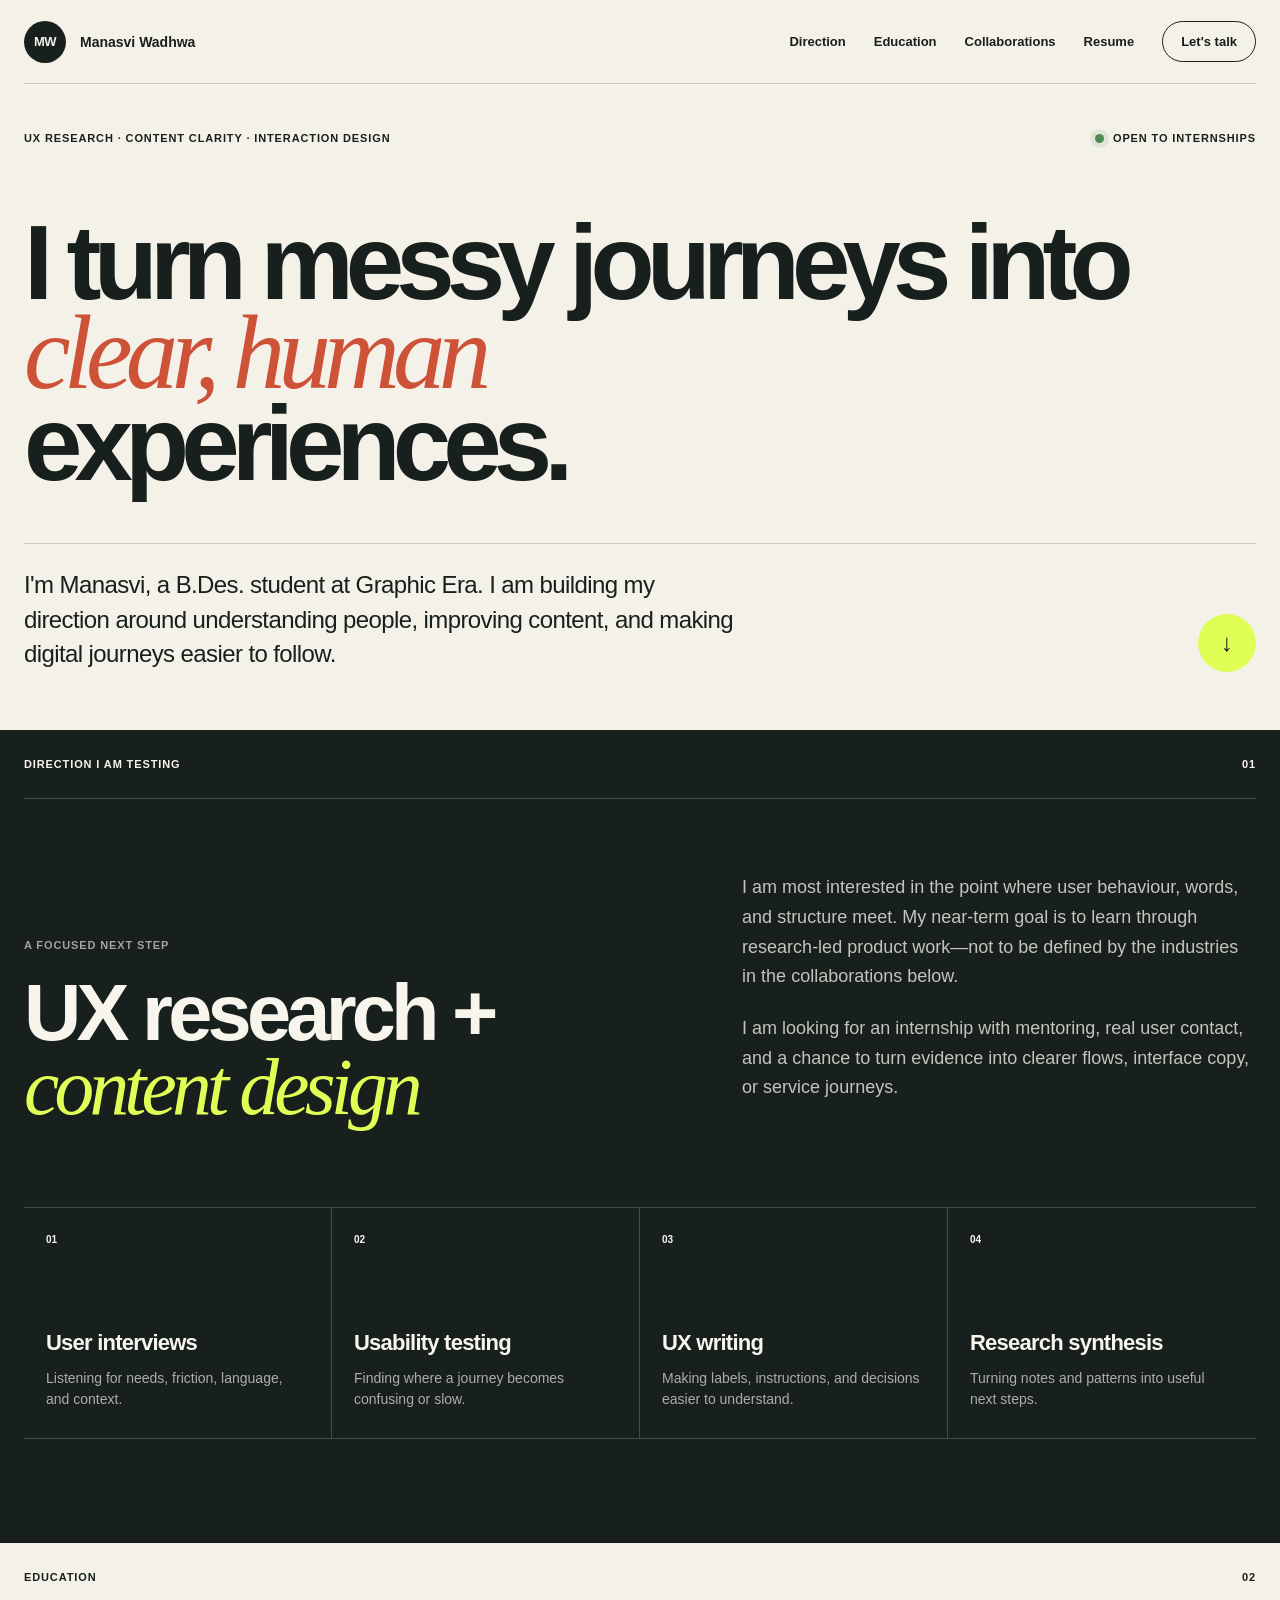
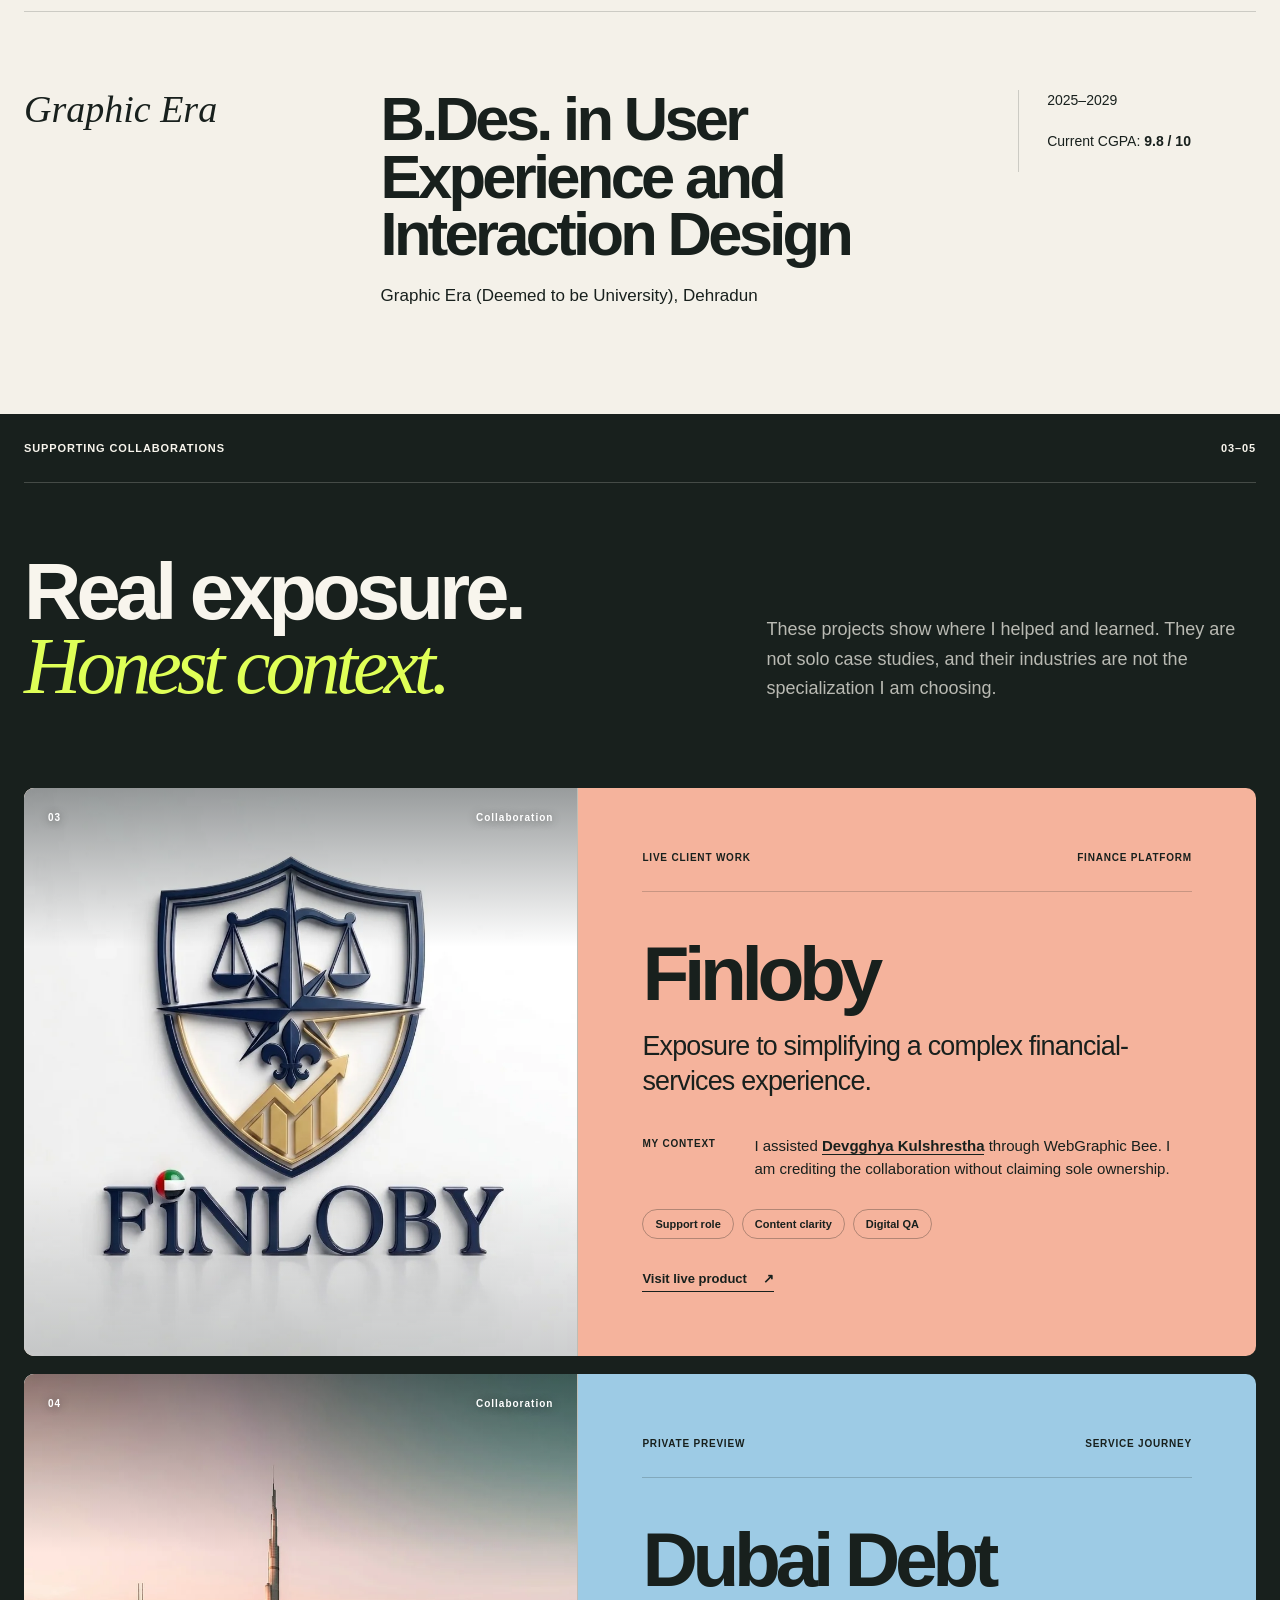
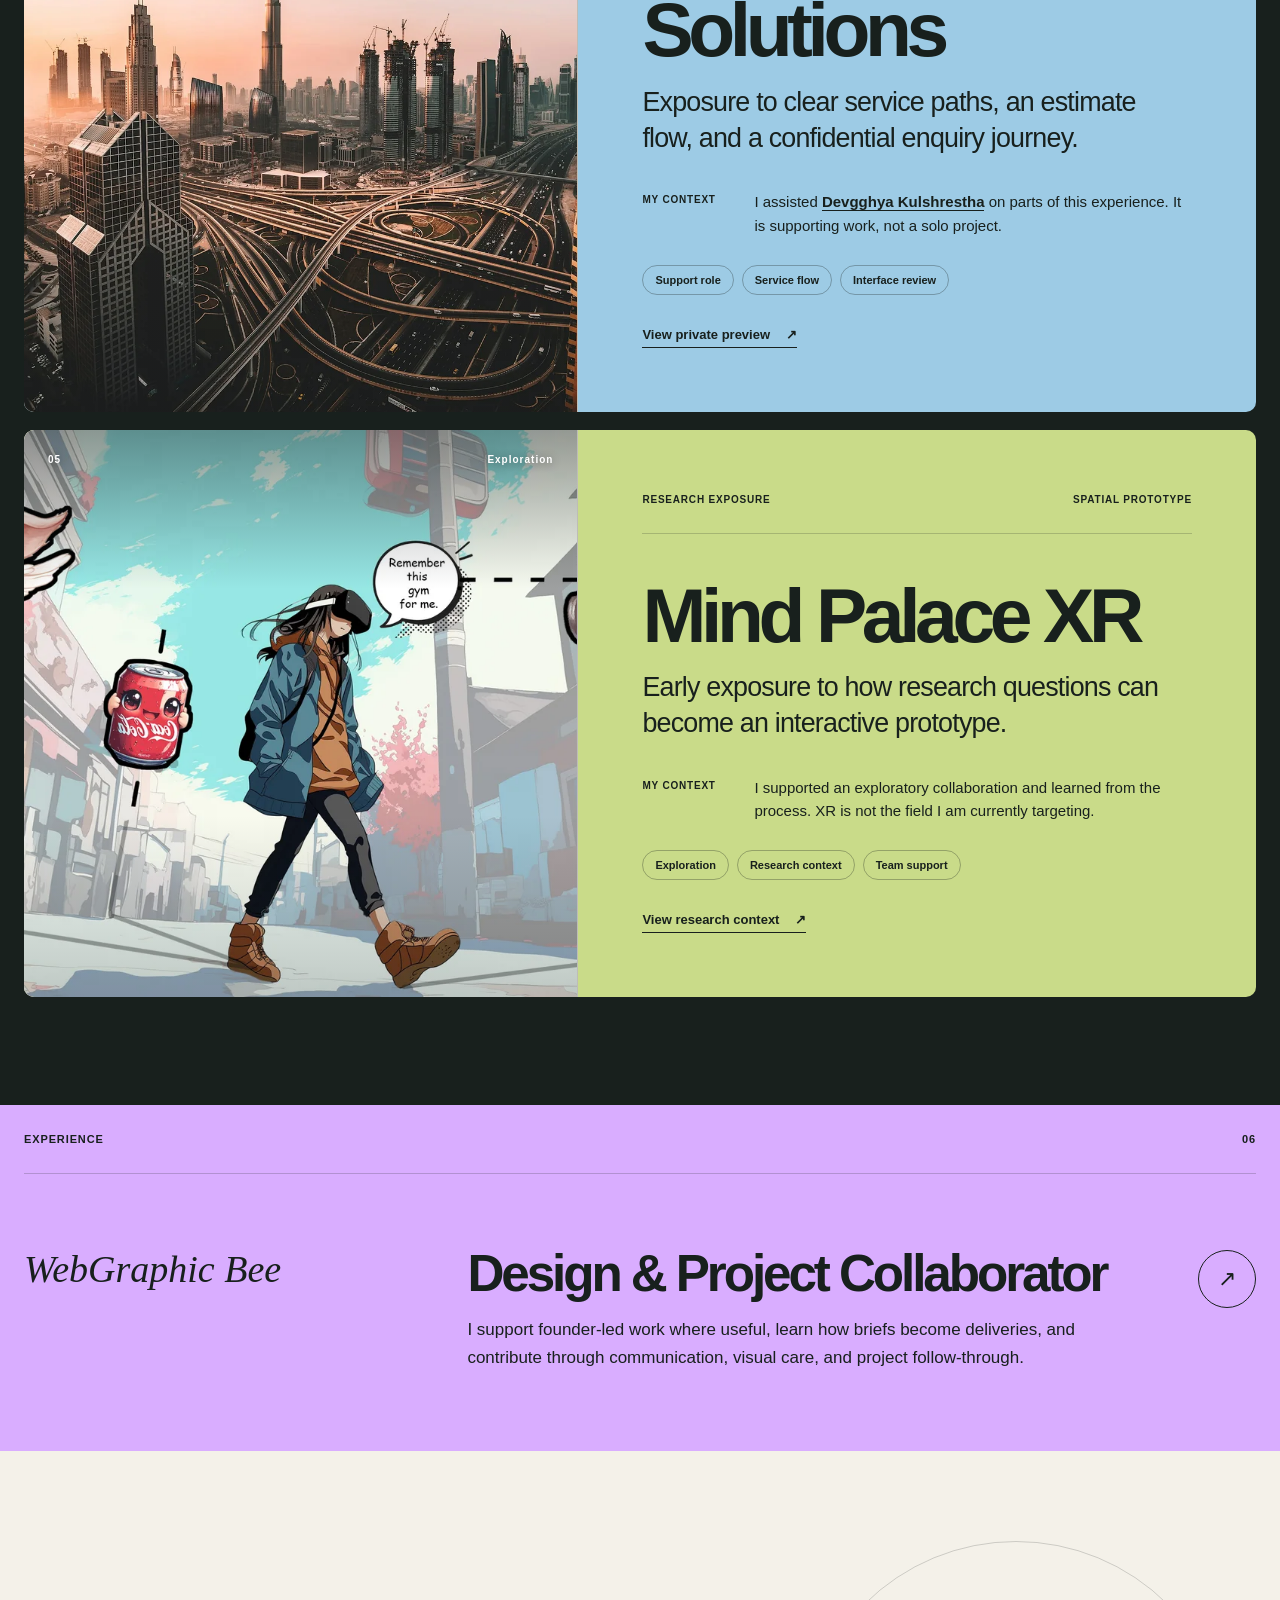
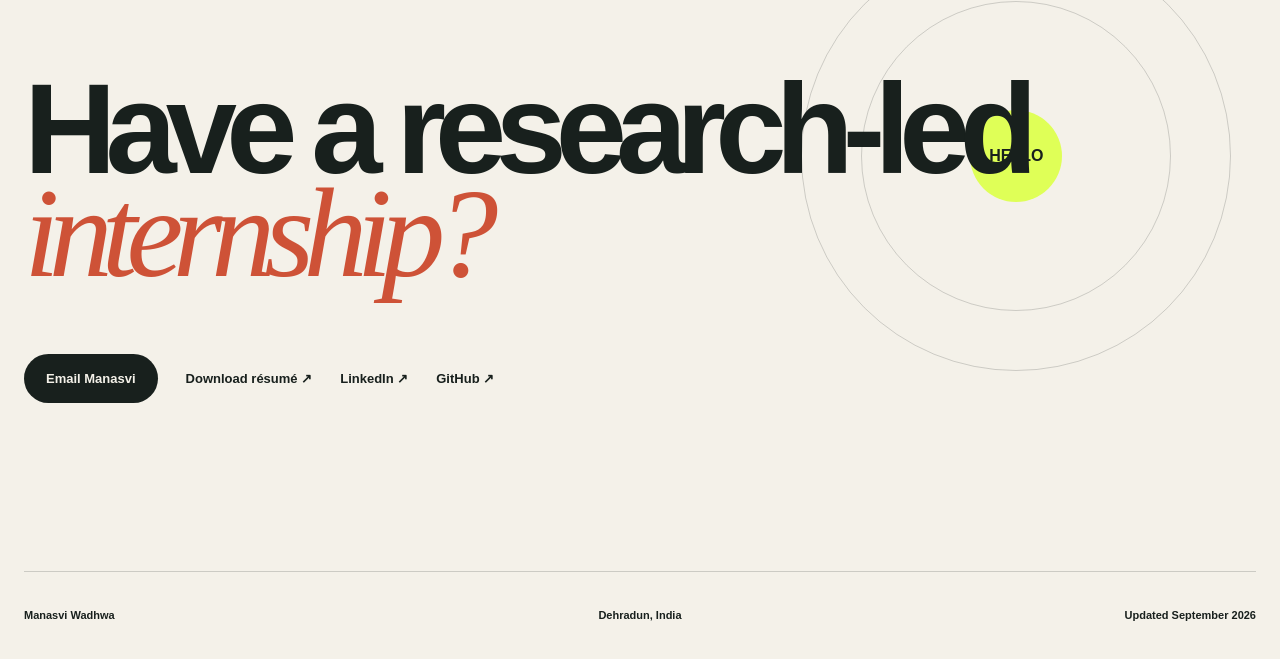
==== commit c650bd69: "Add education and focus portfolio direction" ====
--- a/index.html
+++ b/index.html
@@ -1 +1,174 @@
-<!DOCTYPE html><html lang="en"><head><meta charSet="utf-8"/><meta name="viewport" content="width=device-width, initial-scale=1"/><link rel="stylesheet" href="/_next/static/chunks/0e6~5kg3g4n3e.css" data-precedence="next"/><link rel="preload" as="script" fetchPriority="low" href="/_next/static/chunks/0iv.5nzm~z~~9.js"/><script src="/_next/static/chunks/12zh6p.crtg10.js" async=""></script><script src="/_next/static/chunks/0lmq5h3l.1c9l.js" async=""></script><script src="/_next/static/chunks/turbopack-16mlz8qg62fjx.js" async=""></script><script src="/_next/static/chunks/0eog50~01kpo8.js" async=""></script><script src="/_next/static/chunks/17f2ht9wo-phb.js" async=""></script><title>Manasvi Wadhwa | Product Design Portfolio</title><meta name="description" content="Early-career product designer collaborating on thoughtful digital experiences across finance, services, and XR."/><meta property="og:title" content="Manasvi Wadhwa | Product Design Portfolio"/><meta property="og:description" content="Making digital ideas clearer, warmer, and easier to use."/><meta property="og:image" content="https://manasvi-08.github.io/og.png"/><meta property="og:image:width" content="1200"/><meta property="og:image:height" content="630"/><meta property="og:image:alt" content="Manasvi Wadhwa portfolio"/><meta property="og:type" content="website"/><meta name="twitter:card" content="summary_large_image"/><meta name="twitter:title" content="Manasvi Wadhwa | Product Design Portfolio"/><meta name="twitter:description" content="Making digital ideas clearer, warmer, and easier to use."/><meta name="twitter:image" content="https://manasvi-08.github.io/og.png"/><script src="/_next/static/chunks/03~yq9q893hmn.js" noModule=""></script></head><body><div hidden=""><!--$--><!--/$--></div><main><nav class="nav shell" aria-label="Primary navigation"><a class="wordmark" href="#top" aria-label="Manasvi Wadhwa, home"><span>MW</span><span class="wordmark-name">Manasvi Wadhwa</span></a><div class="nav-links"><a href="#work">Work</a><a href="#about">About</a><a href="/Manasvi_Wadhwa_Resume.pdf">Resume</a><a class="nav-cta" href="mailto:wadhwamanasvi3@gmail.com">Let&#x27;s talk</a></div></nav><section class="hero shell" id="top"><div class="eyebrow-row"><span class="eyebrow">Product thinking · visual craft · curious by default</span><span class="availability"><i></i> Open to internships</span></div><h1>I make digital ideas<span class="hero-serif"> clearer, warmer,</span><span> and easier to use.</span></h1><div class="hero-bottom"><p>I&#x27;m Manasvi — an early-career creative collaborator learning through real client work and projects across finance, services, and XR.</p><a class="round-link" href="#work" aria-label="Explore selected work">↓</a></div></section><section class="work" id="work" aria-labelledby="work-title"><div class="shell section-heading light"><p>Selected collaborations</p><p>01—03</p></div><div class="shell work-intro"><h2 id="work-title">Three projects.<br/><em>One honest beginning.</em></h2><p>I&#x27;m early in my career, so I won&#x27;t pretend these were solo projects. They are real collaborations that taught me how much thoughtful digital work depends on clarity, care, and the people building it together.</p></div><div class="shell projects"><article class="project peach"><div class="project-visual"><img src="/projects/finloby.webp" alt="Finloby shield emblem combining legal scales and financial growth" loading="lazy"/><span class="project-number" aria-hidden="true">01</span><span class="project-year" aria-hidden="true">Recent</span></div><div class="project-copy"><div class="project-meta"><span>01<!-- --> / Selected work</span><span>Live finance platform</span></div><h3>Finloby</h3><p class="project-lead">Helping make a complex financial-services proposition feel more considered and easier to navigate.</p><p class="project-note"><strong>My context</strong>I contributed to this project under <a class="credit-link" href="https://devgghya.github.io" target="_blank" rel="noreferrer">Devgghya Kulshrestha</a>, alongside WebGraphic Bee, on a live client platform for a Dubai-based advisory business.</p><ul class="tag-list" aria-label="Finloby themes"><li>Client work</li><li>Web experience</li><li>Clarity</li></ul><a class="text-link" href="https://finloby.com" target="_blank" rel="noreferrer">Visit live product<!-- --> <span>↗</span></a></div></article><article class="project blue"><div class="project-visual"><img src="/projects/dubai-debt-solutions.webp" alt="Dubai skyline used in the Dubai Debt Solutions experience" loading="lazy"/><span class="project-number" aria-hidden="true">02</span><span class="project-year" aria-hidden="true">Recent</span></div><div class="project-copy"><div class="project-meta"><span>02<!-- --> / Selected work</span><span>Service experience</span></div><h3>Dubai Debt Solutions</h3><p class="project-lead">Supporting a calmer, trust-focused experience for people navigating a sensitive financial situation.</p><p class="project-note"><strong>My context</strong>I contributed to this project under <a class="credit-link" href="https://devgghya.github.io" target="_blank" rel="noreferrer">Devgghya Kulshrestha</a>, supporting a private client preview with clear service paths, an interactive estimate, and confidential enquiry flow.</p><ul class="tag-list" aria-label="Dubai Debt Solutions themes"><li>Service design</li><li>Responsive web</li><li>Trust</li></ul><a class="text-link" href="https://dds-kohl.vercel.app" target="_blank" rel="noreferrer">View project preview<!-- --> <span>↗</span></a></div></article><article class="project green"><div class="project-visual"><img src="/projects/mind-palace-xr.webp" alt="Mind Palace XR illustration showing a headset user with AI-generated memory cues" loading="lazy"/><span class="project-number" aria-hidden="true">03</span><span class="project-year" aria-hidden="true">Recent</span></div><div class="project-copy"><div class="project-meta"><span>03<!-- --> / Selected work</span><span>Spatial AI research</span></div><h3>Mind Palace XR</h3><p class="project-lead">Learning from an experimental system that turns physical surroundings into AI-generated spatial memory cues.</p><p class="project-note"><strong>My context</strong>I am contributing to this project under <!-- -->Professor Samart Reddy<!-- -->, supporting an active Meta Quest 3 experience combining spatial memory, AI, and augmented reality.</p><ul class="tag-list" aria-label="Mind Palace XR themes"><li>XR</li><li>Emerging interfaces</li><li>Research</li></ul><a class="text-link" href="https://portfolio-5208db.webflow.io/artificial-intelligence-and-extended-reality/mind-palace-xr" target="_blank" rel="noreferrer">Read project research<!-- --> <span>↗</span></a></div></article></div></section><section class="about shell" id="about" aria-labelledby="about-title"><div class="section-heading"><p>About / approach</p><p>04</p></div><div class="about-grid"><div class="about-statement"><p class="kicker">Still learning. Already useful.</p><h2 id="about-title">I like the part where a rough idea starts to feel <em>real.</em></h2></div><div class="about-body"><p>I currently support work at <a href="https://webgraphicbee.com" target="_blank" rel="noreferrer">WebGraphic Bee ↗</a>, a founder-led digital studio. I&#x27;m building firsthand exposure to how thoughtful websites and product experiences move from an unclear starting point toward something people can understand and use.</p><p>I&#x27;m looking for an internship where curiosity is valued, feedback is direct, and I can grow by contributing to real work — not just watching it happen.</p></div></div><div class="strength-grid" aria-label="What I bring"><article class="strength"><span>01</span><h3>Product thinking</h3><p>Finding the clearest route through a messy brief.</p></article><article class="strength"><span>02</span><h3>Visual sensitivity</h3><p>Noticing when hierarchy, tone, or detail feels off.</p></article><article class="strength"><span>03</span><h3>Content clarity</h3><p>Helping complex ideas land in plain, useful language.</p></article><article class="strength"><span>04</span><h3>Team support</h3><p>Contributing wherever the work needs momentum.</p></article></div></section><section class="experience"><div class="shell section-heading light"><p>Experience snapshot</p><p>Current</p></div><div class="shell experience-row"><p class="experience-org">WebGraphic Bee</p><div><h2>Design &amp; project collaborator</h2><p>Helping on agency work and active projects, contributing where the team needs support while learning how digital products move from idea to delivery.</p></div><a href="https://webgraphicbee.com" target="_blank" rel="noreferrer" aria-label="Visit WebGraphic Bee">↗</a></div></section><section class="contact shell" id="contact" aria-labelledby="contact-title"><div class="contact-orbit" aria-hidden="true"><span>MW</span></div><p class="kicker">For product, UX, and creative internships</p><h2 id="contact-title">Let&#x27;s make<br/><em>something useful.</em></h2><div class="contact-actions"><a class="contact-primary" href="mailto:wadhwamanasvi3@gmail.com">wadhwamanasvi3@gmail.com ↗</a><a href="tel:+918439512349">+91 84395 12349</a><a href="https://www.linkedin.com/in/manasvi-wadhwa-826b38370/" target="_blank" rel="noreferrer">LinkedIn ↗</a></div></section><footer class="footer shell"><p>Manasvi Wadhwa</p><p>Designed for the next opportunity.</p><p>© 2026</p></footer></main><!--$--><!--/$--><script src="/_next/static/chunks/0iv.5nzm~z~~9.js" id="_R_" async=""></script><script>(self.__next_f=self.__next_f||[]).push([0])</script><script>self.__next_f.push([1,"1:\"$Sreact.fragment\"\n2:I[39011,[\"/_next/static/chunks/0eog50~01kpo8.js\",\"/_next/static/chunks/17f2ht9wo-phb.js\"],\"default\"]\n3:I[37771,[\"/_next/static/chunks/0eog50~01kpo8.js\",\"/_next/static/chunks/17f2ht9wo-phb.js\"],\"default\"]\nd:I[65857,[\"/_next/static/chunks/0eog50~01kpo8.js\",\"/_next/static/chunks/17f2ht9wo-phb.js\"],\"default\",1]\n:HL[\"/_next/static/chunks/0e6~5kg3g4n3e.css\",\"style\"]\n"])</script><script>self.__next_f.push([1,"0:{\"P\":null,\"c\":[\"\",\"\"],\"q\":\"\",\"i\":false,\"f\":[[[\"\",{\"children\":[\"__PAGE__\",{}]},\"$undefined\",\"$undefined\",16],[[\"$\",\"$1\",\"c\",{\"children\":[[[\"$\",\"link\",\"0\",{\"rel\":\"stylesheet\",\"href\":\"/_next/static/chunks/0e6~5kg3g4n3e.css\",\"precedence\":\"next\",\"crossOrigin\":\"$undefined\",\"nonce\":\"$undefined\"}],[\"$\",\"script\",\"script-0\",{\"src\":\"/_next/static/chunks/0eog50~01kpo8.js\",\"async\":true,\"nonce\":\"$undefined\"}],[\"$\",\"script\",\"script-1\",{\"src\":\"/_next/static/chunks/17f2ht9wo-phb.js\",\"async\":true,\"nonce\":\"$undefined\"}]],[\"$\",\"html\",null,{\"lang\":\"en\",\"children\":[\"$\",\"body\",null,{\"children\":[\"$\",\"$L2\",null,{\"parallelRouterKey\":\"children\",\"error\":\"$undefined\",\"errorStyles\":\"$undefined\",\"errorScripts\":\"$undefined\",\"template\":[\"$\",\"$L3\",null,{}],\"templateStyles\":\"$undefined\",\"templateScripts\":\"$undefined\",\"notFound\":[[[\"$\",\"title\",null,{\"children\":\"404: This page could not be found.\"}],[\"$\",\"div\",null,{\"style\":{\"fontFamily\":\"system-ui,\\\"Segoe UI\\\",Roboto,Helvetica,Arial,sans-serif,\\\"Apple Color Emoji\\\",\\\"Segoe UI Emoji\\\"\",\"height\":\"100vh\",\"textAlign\":\"center\",\"display\":\"flex\",\"flexDirection\":\"column\",\"alignItems\":\"center\",\"justifyContent\":\"center\"},\"children\":[\"$\",\"div\",null,{\"children\":[[\"$\",\"style\",null,{\"dangerouslySetInnerHTML\":{\"__html\":\"body{color:#000;background:#fff;margin:0}.next-error-h1{border-right:1px solid rgba(0,0,0,.3)}@media (prefers-color-scheme:dark){body{color:#fff;background:#000}.next-error-h1{border-right:1px solid rgba(255,255,255,.3)}}\"}}],[\"$\",\"h1\",null,{\"className\":\"next-error-h1\",\"style\":{\"display\":\"inline-block\",\"margin\":\"0 20px 0 0\",\"padding\":\"0 23px 0 0\",\"fontSize\":24,\"fontWeight\":500,\"verticalAlign\":\"top\",\"lineHeight\":\"49px\"},\"children\":404}],[\"$\",\"div\",null,{\"style\":{\"display\":\"inline-block\"},\"children\":[\"$\",\"h2\",null,{\"style\":{\"fontSize\":14,\"fontWeight\":400,\"lineHeight\":\"49px\",\"margin\":0},\"children\":\"This page could not be found.\"}]}]]}]}]],[]],\"forbidden\":\"$undefined\",\"unauthorized\":\"$undefined\"}]}]}]]}],{\"children\":[[\"$\",\"$1\",\"c\",{\"children\":[[\"$\",\"main\",null,{\"children\":[[\"$\",\"nav\",null,{\"className\":\"nav shell\",\"aria-label\":\"Primary navigation\",\"children\":[[\"$\",\"a\",null,{\"className\":\"wordmark\",\"href\":\"#top\",\"aria-label\":\"Manasvi Wadhwa, home\",\"children\":[[\"$\",\"span\",null,{\"children\":\"MW\"}],[\"$\",\"span\",null,{\"className\":\"wordmark-name\",\"children\":\"Manasvi Wadhwa\"}]]}],[\"$\",\"div\",null,{\"className\":\"nav-links\",\"children\":[[\"$\",\"a\",null,{\"href\":\"#work\",\"children\":\"Work\"}],[\"$\",\"a\",null,{\"href\":\"#about\",\"children\":\"About\"}],[\"$\",\"a\",null,{\"href\":\"/Manasvi_Wadhwa_Resume.pdf\",\"children\":\"Resume\"}],[\"$\",\"a\",null,{\"className\":\"nav-cta\",\"href\":\"mailto:wadhwamanasvi3@gmail.com\",\"children\":\"Let's talk\"}]]}]]}],[\"$\",\"section\",null,{\"className\":\"hero shell\",\"id\":\"top\",\"children\":[[\"$\",\"div\",null,{\"className\":\"eyebrow-row\",\"children\":[[\"$\",\"span\",null,{\"className\":\"eyebrow\",\"children\":\"Product thinking · visual craft · curious by default\"}],[\"$\",\"span\",null,{\"className\":\"availability\",\"children\":[[\"$\",\"i\",null,{}],\" Open to internships\"]}]]}],[\"$\",\"h1\",null,{\"children\":[\"I make digital ideas\",[\"$\",\"span\",null,{\"className\":\"hero-serif\",\"children\":\" clearer, warmer,\"}],[\"$\",\"span\",null,{\"children\":\" and easier to use.\"}]]}],[\"$\",\"div\",null,{\"className\":\"hero-bottom\",\"children\":[[\"$\",\"p\",null,{\"children\":\"I'm Manasvi — an early-career creative collaborator learning through real client work and projects across finance, services, and XR.\"}],[\"$\",\"a\",null,{\"className\":\"round-link\",\"href\":\"#work\",\"aria-label\":\"Explore selected work\",\"children\":\"↓\"}]]}]]}],[\"$\",\"section\",null,{\"className\":\"work\",\"id\":\"work\",\"aria-labelledby\":\"work-title\",\"children\":[[\"$\",\"div\",null,{\"className\":\"shell section-heading light\",\"children\":[[\"$\",\"p\",null,{\"children\":\"Selected collaborations\"}],[\"$\",\"p\",null,{\"children\":\"01—03\"}]]}],[\"$\",\"div\",null,{\"className\":\"shell work-intro\",\"children\":[[\"$\",\"h2\",null,{\"id\":\"work-title\",\"children\":[\"Three projects.\",[\"$\",\"br\",null,{}],[\"$\",\"em\",null,{\"children\":\"One honest beginning.\"}]]}],[\"$\",\"p\",null,{\"children\":\"I'm early in my career, so I won't pretend these were solo projects. They are real collaborations that taught me how much thoughtful digital work depends on clarity, care, and the people building it together.\"}]]}],[\"$\",\"div\",null,{\"className\":\"shell projects\",\"children\":[[\"$\",\"article\",\"Finloby\",{\"className\":\"project peach\",\"children\":[[\"$\",\"div\",null,{\"className\":\"project-visual\",\"children\":[[\"$\",\"img\",null,{\"src\":\"/projects/finloby.webp\",\"alt\":\"Finloby shield emblem combining legal scales and financial growth\",\"loading\":\"lazy\"}],[\"$\",\"span\",null,{\"className\":\"project-number\",\"aria-hidden\":\"true\",\"children\":\"01\"}],[\"$\",\"span\",null,{\"className\":\"project-year\",\"aria-hidden\":\"true\",\"children\":\"Recent\"}]]}],\"$L4\"]}],\"$L5\",\"$L6\"]}]]}],\"$L7\",\"$L8\",\"$L9\",\"$La\"]}],null,\"$Lb\"]}],{},null,false,null]},null,false,null],\"$Lc\",false]],\"m\":\"$undefined\",\"G\":[\"$d\",[\"$Le\"]],\"S\":true,\"h\":null,\"s\":\"$undefined\",\"l\":\"$undefined\",\"p\":\"$undefined\",\"d\":\"$undefined\",\"b\":\"5aTWfPkP36ym5rPuRK89w\"}\n"])</script><script>self.__next_f.push([1,"f:I[6391,[\"/_next/static/chunks/0eog50~01kpo8.js\",\"/_next/static/chunks/17f2ht9wo-phb.js\"],\"OutletBoundary\"]\n10:\"$Sreact.suspense\"\n12:I[6391,[\"/_next/static/chunks/0eog50~01kpo8.js\",\"/_next/static/chunks/17f2ht9wo-phb.js\"],\"ViewportBoundary\"]\n14:I[6391,[\"/_next/static/chunks/0eog50~01kpo8.js\",\"/_next/static/chunks/17f2ht9wo-phb.js\"],\"MetadataBoundary\"]\n4:[\"$\",\"div\",null,{\"className\":\"project-copy\",\"children\":[[\"$\",\"div\",null,{\"className\":\"project-meta\",\"children\":[[\"$\",\"span\",null,{\"children\":[\"01\",\" / Selected work\"]}],[\"$\",\"span\",null,{\"children\":\"Live finance platform\"}]]}],[\"$\",\"h3\",null,{\"children\":\"Finloby\"}],[\"$\",\"p\",null,{\"className\":\"project-lead\",\"children\":\"Helping make a complex financial-services proposition feel more considered and easier to navigate.\"}],[\"$\",\"p\",null,{\"className\":\"project-note\",\"children\":[[\"$\",\"strong\",null,{\"children\":\"My context\"}],\"I contributed to this project under \",[\"$\",\"a\",null,{\"className\":\"credit-link\",\"href\":\"https://devgghya.github.io\",\"target\":\"_blank\",\"rel\":\"noreferrer\",\"children\":\"Devgghya Kulshrestha\"}],\", alongside WebGraphic Bee, on a live client platform for a Dubai-based advisory business.\"]}],[\"$\",\"ul\",null,{\"className\":\"tag-list\",\"aria-label\":\"Finloby themes\",\"children\":[[\"$\",\"li\",\"Client work\",{\"children\":\"Client work\"}],[\"$\",\"li\",\"Web experience\",{\"children\":\"Web experience\"}],[\"$\",\"li\",\"Clarity\",{\"children\":\"Clarity\"}]]}],[\"$\",\"a\",null,{\"className\":\"text-link\",\"href\":\"https://finloby.com\",\"target\":\"_blank\",\"rel\":\"noreferrer\",\"children\":[\"Visit live product\",\" \",[\"$\",\"span\",null,{\"children\":\"↗\"}]]}]]}]\n"])</script><script>self.__next_f.push([1,"5:[\"$\",\"article\",\"Dubai Debt Solutions\",{\"className\":\"project blue\",\"children\":[[\"$\",\"div\",null,{\"className\":\"project-visual\",\"children\":[[\"$\",\"img\",null,{\"src\":\"/projects/dubai-debt-solutions.webp\",\"alt\":\"Dubai skyline used in the Dubai Debt Solutions experience\",\"loading\":\"lazy\"}],[\"$\",\"span\",null,{\"className\":\"project-number\",\"aria-hidden\":\"true\",\"children\":\"02\"}],[\"$\",\"span\",null,{\"className\":\"project-year\",\"aria-hidden\":\"true\",\"children\":\"Recent\"}]]}],[\"$\",\"div\",null,{\"className\":\"project-copy\",\"children\":[[\"$\",\"div\",null,{\"className\":\"project-meta\",\"children\":[[\"$\",\"span\",null,{\"children\":[\"02\",\" / Selected work\"]}],[\"$\",\"span\",null,{\"children\":\"Service experience\"}]]}],[\"$\",\"h3\",null,{\"children\":\"Dubai Debt Solutions\"}],[\"$\",\"p\",null,{\"className\":\"project-lead\",\"children\":\"Supporting a calmer, trust-focused experience for people navigating a sensitive financial situation.\"}],[\"$\",\"p\",null,{\"className\":\"project-note\",\"children\":[[\"$\",\"strong\",null,{\"children\":\"My context\"}],\"I contributed to this project under \",[\"$\",\"a\",null,{\"className\":\"credit-link\",\"href\":\"https://devgghya.github.io\",\"target\":\"_blank\",\"rel\":\"noreferrer\",\"children\":\"Devgghya Kulshrestha\"}],\", supporting a private client preview with clear service paths, an interactive estimate, and confidential enquiry flow.\"]}],[\"$\",\"ul\",null,{\"className\":\"tag-list\",\"aria-label\":\"Dubai Debt Solutions themes\",\"children\":[[\"$\",\"li\",\"Service design\",{\"children\":\"Service design\"}],[\"$\",\"li\",\"Responsive web\",{\"children\":\"Responsive web\"}],[\"$\",\"li\",\"Trust\",{\"children\":\"Trust\"}]]}],[\"$\",\"a\",null,{\"className\":\"text-link\",\"href\":\"https://dds-kohl.vercel.app\",\"target\":\"_blank\",\"rel\":\"noreferrer\",\"children\":[\"View project preview\",\" \",[\"$\",\"span\",null,{\"children\":\"↗\"}]]}]]}]]}]\n"])</script><script>self.__next_f.push([1,"6:[\"$\",\"article\",\"Mind Palace XR\",{\"className\":\"project green\",\"children\":[[\"$\",\"div\",null,{\"className\":\"project-visual\",\"children\":[[\"$\",\"img\",null,{\"src\":\"/projects/mind-palace-xr.webp\",\"alt\":\"Mind Palace XR illustration showing a headset user with AI-generated memory cues\",\"loading\":\"lazy\"}],[\"$\",\"span\",null,{\"className\":\"project-number\",\"aria-hidden\":\"true\",\"children\":\"03\"}],[\"$\",\"span\",null,{\"className\":\"project-year\",\"aria-hidden\":\"true\",\"children\":\"Recent\"}]]}],[\"$\",\"div\",null,{\"className\":\"project-copy\",\"children\":[[\"$\",\"div\",null,{\"className\":\"project-meta\",\"children\":[[\"$\",\"span\",null,{\"children\":[\"03\",\" / Selected work\"]}],[\"$\",\"span\",null,{\"children\":\"Spatial AI research\"}]]}],[\"$\",\"h3\",null,{\"children\":\"Mind Palace XR\"}],[\"$\",\"p\",null,{\"className\":\"project-lead\",\"children\":\"Learning from an experimental system that turns physical surroundings into AI-generated spatial memory cues.\"}],[\"$\",\"p\",null,{\"className\":\"project-note\",\"children\":[[\"$\",\"strong\",null,{\"children\":\"My context\"}],\"I am contributing to this project under \",\"Professor Samart Reddy\",\", supporting an active Meta Quest 3 experience combining spatial memory, AI, and augmented reality.\"]}],[\"$\",\"ul\",null,{\"className\":\"tag-list\",\"aria-label\":\"Mind Palace XR themes\",\"children\":[[\"$\",\"li\",\"XR\",{\"children\":\"XR\"}],[\"$\",\"li\",\"Emerging interfaces\",{\"children\":\"Emerging interfaces\"}],[\"$\",\"li\",\"Research\",{\"children\":\"Research\"}]]}],[\"$\",\"a\",null,{\"className\":\"text-link\",\"href\":\"https://portfolio-5208db.webflow.io/artificial-intelligence-and-extended-reality/mind-palace-xr\",\"target\":\"_blank\",\"rel\":\"noreferrer\",\"children\":[\"Read project research\",\" \",[\"$\",\"span\",null,{\"children\":\"↗\"}]]}]]}]]}]\n"])</script><script>self.__next_f.push([1,"7:[\"$\",\"section\",null,{\"className\":\"about shell\",\"id\":\"about\",\"aria-labelledby\":\"about-title\",\"children\":[[\"$\",\"div\",null,{\"className\":\"section-heading\",\"children\":[[\"$\",\"p\",null,{\"children\":\"About / approach\"}],[\"$\",\"p\",null,{\"children\":\"04\"}]]}],[\"$\",\"div\",null,{\"className\":\"about-grid\",\"children\":[[\"$\",\"div\",null,{\"className\":\"about-statement\",\"children\":[[\"$\",\"p\",null,{\"className\":\"kicker\",\"children\":\"Still learning. Already useful.\"}],[\"$\",\"h2\",null,{\"id\":\"about-title\",\"children\":[\"I like the part where a rough idea starts to feel \",[\"$\",\"em\",null,{\"children\":\"real.\"}]]}]]}],[\"$\",\"div\",null,{\"className\":\"about-body\",\"children\":[[\"$\",\"p\",null,{\"children\":[\"I currently support work at \",[\"$\",\"a\",null,{\"href\":\"https://webgraphicbee.com\",\"target\":\"_blank\",\"rel\":\"noreferrer\",\"children\":\"WebGraphic Bee ↗\"}],\", a founder-led digital studio. I'm building firsthand exposure to how thoughtful websites and product experiences move from an unclear starting point toward something people can understand and use.\"]}],[\"$\",\"p\",null,{\"children\":\"I'm looking for an internship where curiosity is valued, feedback is direct, and I can grow by contributing to real work — not just watching it happen.\"}]]}]]}],[\"$\",\"div\",null,{\"className\":\"strength-grid\",\"aria-label\":\"What I bring\",\"children\":[[\"$\",\"article\",\"01\",{\"className\":\"strength\",\"children\":[[\"$\",\"span\",null,{\"children\":\"01\"}],[\"$\",\"h3\",null,{\"children\":\"Product thinking\"}],[\"$\",\"p\",null,{\"children\":\"Finding the clearest route through a messy brief.\"}]]}],[\"$\",\"article\",\"02\",{\"className\":\"strength\",\"children\":[[\"$\",\"span\",null,{\"children\":\"02\"}],[\"$\",\"h3\",null,{\"children\":\"Visual sensitivity\"}],[\"$\",\"p\",null,{\"children\":\"Noticing when hierarchy, tone, or detail feels off.\"}]]}],[\"$\",\"article\",\"03\",{\"className\":\"strength\",\"children\":[[\"$\",\"span\",null,{\"children\":\"03\"}],[\"$\",\"h3\",null,{\"children\":\"Content clarity\"}],[\"$\",\"p\",null,{\"children\":\"Helping complex ideas land in plain, useful language.\"}]]}],[\"$\",\"article\",\"04\",{\"className\":\"strength\",\"children\":[[\"$\",\"span\",null,{\"children\":\"04\"}],[\"$\",\"h3\",null,{\"children\":\"Team support\"}],[\"$\",\"p\",null,{\"children\":\"Contributing wherever the work needs momentum.\"}]]}]]}]]}]\n"])</script><script>self.__next_f.push([1,"8:[\"$\",\"section\",null,{\"className\":\"experience\",\"children\":[[\"$\",\"div\",null,{\"className\":\"shell section-heading light\",\"children\":[[\"$\",\"p\",null,{\"children\":\"Experience snapshot\"}],[\"$\",\"p\",null,{\"children\":\"Current\"}]]}],[\"$\",\"div\",null,{\"className\":\"shell experience-row\",\"children\":[[\"$\",\"p\",null,{\"className\":\"experience-org\",\"children\":\"WebGraphic Bee\"}],[\"$\",\"div\",null,{\"children\":[[\"$\",\"h2\",null,{\"children\":\"Design \u0026 project collaborator\"}],[\"$\",\"p\",null,{\"children\":\"Helping on agency work and active projects, contributing where the team needs support while learning how digital products move from idea to delivery.\"}]]}],[\"$\",\"a\",null,{\"href\":\"https://webgraphicbee.com\",\"target\":\"_blank\",\"rel\":\"noreferrer\",\"aria-label\":\"Visit WebGraphic Bee\",\"children\":\"↗\"}]]}]]}]\n9:[\"$\",\"section\",null,{\"className\":\"contact shell\",\"id\":\"contact\",\"aria-labelledby\":\"contact-title\",\"children\":[[\"$\",\"div\",null,{\"className\":\"contact-orbit\",\"aria-hidden\":\"true\",\"children\":[\"$\",\"span\",null,{\"children\":\"MW\"}]}],[\"$\",\"p\",null,{\"className\":\"kicker\",\"children\":\"For product, UX, and creative internships\"}],[\"$\",\"h2\",null,{\"id\":\"contact-title\",\"children\":[\"Let's make\",[\"$\",\"br\",null,{}],[\"$\",\"em\",null,{\"children\":\"something useful.\"}]]}],[\"$\",\"div\",null,{\"className\":\"contact-actions\",\"children\":[[\"$\",\"a\",null,{\"className\":\"contact-primary\",\"href\":\"mailto:wadhwamanasvi3@gmail.com\",\"children\":\"wadhwamanasvi3@gmail.com ↗\"}],[\"$\",\"a\",null,{\"href\":\"tel:+918439512349\",\"children\":\"+91 84395 12349\"}],[\"$\",\"a\",null,{\"href\":\"https://www.linkedin.com/in/manasvi-wadhwa-826b38370/\",\"target\":\"_blank\",\"rel\":\"noreferrer\",\"children\":\"LinkedIn ↗\"}]]}]]}]\na:[\"$\",\"footer\",null,{\"className\":\"footer shell\",\"children\":[[\"$\",\"p\",null,{\"children\":\"Manasvi Wadhwa\"}],[\"$\",\"p\",null,{\"children\":\"Designed for the next opportunity.\"}],[\"$\",\"p\",null,{\"children\":\"© 2026\"}]]}]\nb:[\"$\",\"$Lf\",null,{\"children\":[\"$\",\"$10\",null,{\"name\":\"Next.MetadataOutlet\",\"children\":\"$@11\"}]}]\nc:[\"$\",\"$1\",\"h\",{\"children\":[null,[\"$\",\"$L12\",null,{\"children\":\"$L13\"}],[\"$\",\"div\",null,{\"hidden\":true,\"children\":[\"$\",\"$L14\",null,{\"children\":[\"$\",\"$10\",null,{\"name\":\"Next.Metadata\",\"children\":\"$L15\"}]}]}],null]}]\ne:[\"$\",\"link\",\"0\",{\"rel\":\"stylesheet\",\"href\":\"/_next/static/chunks/0e6~5kg3g4n3e.css\",\"precedence\":\"next\",\"crossOrigin\":\"$undefined\",\"nonce\":\"$undefined\"}]\n"])</script><script>self.__next_f.push([1,"13:[[\"$\",\"meta\",\"0\",{\"charSet\":\"utf-8\"}],[\"$\",\"meta\",\"1\",{\"name\":\"viewport\",\"content\":\"width=device-width, initial-scale=1\"}]]\n"])</script><script>self.__next_f.push([1,"11:null\n15:[[\"$\",\"title\",\"0\",{\"children\":\"Manasvi Wadhwa | Product Design Portfolio\"}],[\"$\",\"meta\",\"1\",{\"name\":\"description\",\"content\":\"Early-career product designer collaborating on thoughtful digital experiences across finance, services, and XR.\"}],[\"$\",\"meta\",\"2\",{\"property\":\"og:title\",\"content\":\"Manasvi Wadhwa | Product Design Portfolio\"}],[\"$\",\"meta\",\"3\",{\"property\":\"og:description\",\"content\":\"Making digital ideas clearer, warmer, and easier to use.\"}],[\"$\",\"meta\",\"4\",{\"property\":\"og:image\",\"content\":\"https://manasvi-08.github.io/og.png\"}],[\"$\",\"meta\",\"5\",{\"property\":\"og:image:width\",\"content\":\"1200\"}],[\"$\",\"meta\",\"6\",{\"property\":\"og:image:height\",\"content\":\"630\"}],[\"$\",\"meta\",\"7\",{\"property\":\"og:image:alt\",\"content\":\"Manasvi Wadhwa portfolio\"}],[\"$\",\"meta\",\"8\",{\"property\":\"og:type\",\"content\":\"website\"}],[\"$\",\"meta\",\"9\",{\"name\":\"twitter:card\",\"content\":\"summary_large_image\"}],[\"$\",\"meta\",\"10\",{\"name\":\"twitter:title\",\"content\":\"Manasvi Wadhwa | Product Design Portfolio\"}],[\"$\",\"meta\",\"11\",{\"name\":\"twitter:description\",\"content\":\"Making digital ideas clearer, warmer, and easier to use.\"}],[\"$\",\"meta\",\"12\",{\"name\":\"twitter:image\",\"content\":\"https://manasvi-08.github.io/og.png\"}]]\n"])</script></body></html>+<!doctype html>
+<html lang="en">
+<head>
+  <meta charset="utf-8">
+  <meta name="viewport" content="width=device-width, initial-scale=1">
+  <title>Manasvi Wadhwa | UX Research &amp; Content Design Student</title>
+  <meta name="description" content="Manasvi Wadhwa is a B.Des. student exploring UX research, content design, and clearer digital journeys.">
+  <meta property="og:title" content="Manasvi Wadhwa | UX Research & Content Design Student">
+  <meta property="og:description" content="Turning messy journeys into clear, human experiences.">
+  <meta property="og:image" content="https://manasvi-08.github.io/og.png">
+  <meta property="og:image:width" content="1200">
+  <meta property="og:image:height" content="630">
+  <meta property="og:image:alt" content="Manasvi Wadhwa portfolio">
+  <meta property="og:type" content="website">
+  <meta name="twitter:card" content="summary_large_image">
+  <link rel="stylesheet" href="./styles.css">
+  <script type="application/ld+json">
+  {
+    "@context": "https://schema.org",
+    "@type": "Person",
+    "name": "Manasvi Wadhwa",
+    "url": "https://manasvi-08.github.io/",
+    "email": "mailto:wadhwamanasvi3@gmail.com",
+    "sameAs": [
+      "https://www.linkedin.com/in/manasvi-wadhwa-826b38370/",
+      "https://github.com/Manasvi-08"
+    ],
+    "alumniOf": {
+      "@type": "CollegeOrUniversity",
+      "name": "Graphic Era (Deemed to be University)"
+    }
+  }
+  </script>
+</head>
+<body>
+  <a class="skip-link" href="#main">Skip to content</a>
+
+  <header class="nav shell" id="top">
+    <a class="wordmark" href="#top" aria-label="Manasvi Wadhwa, home">
+      <span>MW</span><span class="wordmark-name">Manasvi Wadhwa</span>
+    </a>
+    <nav class="nav-links" aria-label="Primary navigation">
+      <a href="#direction">Direction</a>
+      <a href="#education">Education</a>
+      <a href="#work">Collaborations</a>
+      <a href="./Manasvi_Wadhwa_Resume.pdf">Resume</a>
+      <a class="nav-cta" href="mailto:wadhwamanasvi3@gmail.com?subject=Internship%20conversation">Let's talk</a>
+    </nav>
+  </header>
+
+  <main id="main">
+    <section class="hero shell" aria-labelledby="hero-title">
+      <div class="eyebrow-row">
+        <span class="eyebrow">UX research · content clarity · interaction design</span>
+        <span class="availability"><i aria-hidden="true"></i> Open to internships</span>
+      </div>
+      <h1 id="hero-title">I turn messy journeys into <span class="hero-serif">clear, human</span><span>experiences.</span></h1>
+      <div class="hero-bottom">
+        <p>I'm Manasvi, a B.Des. student at Graphic Era. I am building my direction around understanding people, improving content, and making digital journeys easier to follow.</p>
+        <a class="round-link" href="#direction" aria-label="See my current direction">↓</a>
+      </div>
+    </section>
+
+    <section class="direction" id="direction" aria-labelledby="direction-title">
+      <div class="shell section-heading light">
+        <p>Direction I am testing</p><p>01</p>
+      </div>
+      <div class="shell direction-grid">
+        <div>
+          <p class="kicker light-kicker">A focused next step</p>
+          <h2 id="direction-title">UX research + <em>content design</em></h2>
+        </div>
+        <div class="direction-copy">
+          <p>I am most interested in the point where user behaviour, words, and structure meet. My near-term goal is to learn through research-led product work—not to be defined by the industries in the collaborations below.</p>
+          <p>I am looking for an internship with mentoring, real user contact, and a chance to turn evidence into clearer flows, interface copy, or service journeys.</p>
+        </div>
+      </div>
+      <div class="shell focus-grid" aria-label="Skills I am building">
+        <article><span>01</span><h3>User interviews</h3><p>Listening for needs, friction, language, and context.</p></article>
+        <article><span>02</span><h3>Usability testing</h3><p>Finding where a journey becomes confusing or slow.</p></article>
+        <article><span>03</span><h3>UX writing</h3><p>Making labels, instructions, and decisions easier to understand.</p></article>
+        <article><span>04</span><h3>Research synthesis</h3><p>Turning notes and patterns into useful next steps.</p></article>
+      </div>
+    </section>
+
+    <section class="education shell" id="education" aria-labelledby="education-title">
+      <div class="section-heading"><p>Education</p><p>02</p></div>
+      <div class="education-card">
+        <p class="education-org">Graphic Era</p>
+        <div>
+          <h2 id="education-title">B.Des. in User Experience and Interaction Design</h2>
+          <p>Graphic Era (Deemed to be University), Dehradun</p>
+        </div>
+        <div class="education-meta">
+          <p>2025–2029</p>
+          <p>Current CGPA: <strong>9.8 / 10</strong></p>
+        </div>
+      </div>
+    </section>
+
+    <section class="work" id="work" aria-labelledby="work-title">
+      <div class="shell section-heading light"><p>Supporting collaborations</p><p>03–05</p></div>
+      <div class="shell work-intro">
+        <h2 id="work-title">Real exposure.<br><em>Honest context.</em></h2>
+        <p>These projects show where I helped and learned. They are not solo case studies, and their industries are not the specialization I am choosing.</p>
+      </div>
+      <div class="shell projects">
+        <article class="project peach">
+          <div class="project-visual"><img src="./projects/finloby.webp" alt="Finloby finance platform"><span class="project-number">03</span><span class="project-year">Collaboration</span></div>
+          <div class="project-copy">
+            <div class="project-meta"><span>Live client work</span><span>Finance platform</span></div>
+            <h3>Finloby</h3>
+            <p class="project-lead">Exposure to simplifying a complex financial-services experience.</p>
+            <p class="project-note"><strong>My context</strong>I assisted <a class="credit-link" href="https://devgghya.github.io" target="_blank" rel="noreferrer">Devgghya Kulshrestha</a> through WebGraphic Bee. I am crediting the collaboration without claiming sole ownership.</p>
+            <ul class="tag-list" aria-label="Finloby themes"><li>Support role</li><li>Content clarity</li><li>Digital QA</li></ul>
+            <a class="text-link" href="https://finloby.com" target="_blank" rel="noreferrer">Visit live product <span>↗</span></a>
+          </div>
+        </article>
+
+        <article class="project blue">
+          <div class="project-visual"><img src="./projects/dubai-debt-solutions.webp" alt="Dubai Debt Solutions service experience"><span class="project-number">04</span><span class="project-year">Collaboration</span></div>
+          <div class="project-copy">
+            <div class="project-meta"><span>Private preview</span><span>Service journey</span></div>
+            <h3>Dubai Debt Solutions</h3>
+            <p class="project-lead">Exposure to clear service paths, an estimate flow, and a confidential enquiry journey.</p>
+            <p class="project-note"><strong>My context</strong>I assisted <a class="credit-link" href="https://devgghya.github.io" target="_blank" rel="noreferrer">Devgghya Kulshrestha</a> on parts of this experience. It is supporting work, not a solo project.</p>
+            <ul class="tag-list" aria-label="Dubai Debt Solutions themes"><li>Support role</li><li>Service flow</li><li>Interface review</li></ul>
+            <a class="text-link" href="https://dds-kohl.vercel.app/" target="_blank" rel="noreferrer">View private preview <span>↗</span></a>
+          </div>
+        </article>
+
+        <article class="project green">
+          <div class="project-visual"><img src="./projects/mind-palace-xr.webp" alt="Mind Palace XR research prototype"><span class="project-number">05</span><span class="project-year">Exploration</span></div>
+          <div class="project-copy">
+            <div class="project-meta"><span>Research exposure</span><span>Spatial prototype</span></div>
+            <h3>Mind Palace XR</h3>
+            <p class="project-lead">Early exposure to how research questions can become an interactive prototype.</p>
+            <p class="project-note"><strong>My context</strong>I supported an exploratory collaboration and learned from the process. XR is not the field I am currently targeting.</p>
+            <ul class="tag-list" aria-label="Mind Palace XR themes"><li>Exploration</li><li>Research context</li><li>Team support</li></ul>
+            <a class="text-link" href="https://portfolio-5208db.webflow.io/artificial-intelligence-and-extended-reality/mind-palace-xr" target="_blank" rel="noreferrer">View research context <span>↗</span></a>
+          </div>
+        </article>
+      </div>
+    </section>
+
+    <section class="experience" aria-labelledby="experience-title">
+      <div class="shell section-heading"><p>Experience</p><p>06</p></div>
+      <div class="shell experience-row">
+        <p class="experience-org">WebGraphic Bee</p>
+        <div>
+          <h2 id="experience-title">Design &amp; Project Collaborator</h2>
+          <p>I support founder-led work where useful, learn how briefs become deliveries, and contribute through communication, visual care, and project follow-through.</p>
+        </div>
+        <a href="https://webgraphicbee.com" target="_blank" rel="noreferrer" aria-label="Visit WebGraphic Bee">↗</a>
+      </div>
+    </section>
+
+    <section class="contact shell" aria-labelledby="contact-title">
+      <div class="contact-orbit" aria-hidden="true"><span>HELLO</span></div>
+      <h2 id="contact-title">Have a research-led<br><em>internship?</em></h2>
+      <div class="contact-actions">
+        <a class="contact-primary" href="mailto:wadhwamanasvi3@gmail.com?subject=UX%20internship%20conversation">Email Manasvi</a>
+        <a href="./Manasvi_Wadhwa_Resume.pdf">Download résumé ↗</a>
+        <a href="https://www.linkedin.com/in/manasvi-wadhwa-826b38370/" target="_blank" rel="noreferrer">LinkedIn ↗</a>
+        <a href="https://github.com/Manasvi-08" target="_blank" rel="noreferrer">GitHub ↗</a>
+      </div>
+    </section>
+  </main>
+
+  <footer class="footer shell">
+    <p>Manasvi Wadhwa</p><p>Dehradun, India</p><p>Updated September 2026</p>
+  </footer>
+</body>
+</html>
--- a/styles.css
+++ b/styles.css
@@ -0,0 +1 @@
+:root{--ink:#18201d;--paper:#f4f1e9;--acid:#dfff57;--coral:#ce5237;--purple:#d9adff;--line:#18201d2e;--peach:#f5b39c;--blue:#9dcbe5;--green:#c9db89}*{box-sizing:border-box}html{scroll-behavior:smooth}body{background:var(--paper);color:var(--ink);margin:0;font-family:Arial,Helvetica,sans-serif}a{color:inherit;text-decoration:none}p{text-wrap:pretty}.shell{width:min(1240px,100% - 48px);margin-inline:auto}.skip-link{position:absolute;left:-999px;top:8px;background:var(--ink);color:var(--paper);padding:10px 14px;z-index:20}.skip-link:focus{left:8px}.nav{border-bottom:1px solid var(--line);justify-content:space-between;align-items:center;min-height:84px;display:flex}.wordmark{align-items:center;gap:14px;font-weight:700;display:inline-flex}.wordmark>span:first-child{aspect-ratio:1;background:var(--ink);width:42px;color:var(--paper);letter-spacing:-.04em;border-radius:50%;place-items:center;font-size:13px;display:grid}.wordmark-name{font-size:14px}.nav-links{align-items:center;gap:28px;font-size:13px;font-weight:600;display:flex}.nav-links>a:not(.nav-cta){position:relative}.nav-links>a:not(.nav-cta):after{content:"";background:currentColor;height:1px;transition:right .2s;position:absolute;bottom:-5px;left:0;right:100%}.nav-links>a:hover:after{right:0}.nav-cta{border:1px solid var(--ink);border-radius:999px;padding:12px 18px;transition:all .2s}.nav-cta:hover{background:var(--ink);color:var(--paper)}.hero{flex-direction:column;justify-content:space-between;min-height:640px;padding:48px 0 58px;display:flex}.eyebrow-row{letter-spacing:.08em;text-transform:uppercase;justify-content:space-between;gap:24px;font-size:11px;font-weight:700;display:flex}.availability{align-items:center;gap:9px;display:flex}.availability i{background:#4e8c55;border-radius:50%;width:9px;height:9px;box-shadow:0 0 0 5px #4e8c551f}.hero h1{letter-spacing:-.075em;max-width:1120px;margin:74px 0 54px;font-size:clamp(58px,8.2vw,126px);font-weight:700;line-height:.86}.hero h1 span{display:block}.hero .hero-serif{letter-spacing:-.065em;color:var(--coral);font-family:Georgia,"Times New Roman",serif;font-style:italic;font-weight:400}.hero-bottom{border-top:1px solid var(--line);justify-content:space-between;align-items:flex-end;gap:30px;padding-top:24px;display:flex}.hero-bottom p{letter-spacing:-.025em;max-width:720px;margin:0;font-size:clamp(17px,2vw,24px);line-height:1.45}.round-link{background:var(--acid);border-radius:50%;flex:none;place-items:center;width:58px;height:58px;font-size:24px;transition:transform .2s;display:grid}.round-link:hover{transform:translateY(4px)}.section-heading{border-bottom:1px solid var(--line);letter-spacing:.08em;text-transform:uppercase;justify-content:space-between;padding-block:28px;font-size:11px;font-weight:700;display:flex}.section-heading p{margin:0}.section-heading.light{border-color:#f8f5ed33}.direction{background:var(--ink);color:#f8f5ed;padding-bottom:104px}.direction-grid{grid-template-columns:1.1fr .9fr;align-items:end;gap:90px;padding:74px 0 82px;display:grid}.kicker{letter-spacing:.08em;text-transform:uppercase;margin:0 0 25px;font-size:11px;font-weight:700}.light-kicker{color:#f8f5ed9e}.direction h2,.work-intro h2,.education-card h2,.experience-row h2,.contact h2{letter-spacing:-.06em;margin:0;font-size:clamp(46px,6.2vw,88px);line-height:.94}.direction h2 em,.work-intro h2 em,.contact h2 em{color:var(--acid);font-family:Georgia,"Times New Roman",serif;font-weight:400}.direction-copy p{color:#f8f5edc4;margin:0 0 22px;font-size:18px;line-height:1.65}.focus-grid{border-top:1px solid #f8f5ed33;border-bottom:1px solid #f8f5ed33;grid-template-columns:repeat(4,1fr);display:grid}.focus-grid article{border-right:1px solid #f8f5ed33;flex-direction:column;min-height:230px;padding:26px 22px 28px;display:flex}.focus-grid article:last-child{border-right:0}.focus-grid span{font-size:10px;font-weight:700}.focus-grid h3{letter-spacing:-.035em;margin:auto 0 12px;font-size:22px}.focus-grid p{color:#f8f5edaa;margin:0;font-size:14px;line-height:1.5}.education{padding-bottom:105px}.education-card{grid-template-columns:.7fr 1.35fr .55fr;gap:54px;align-items:start;padding:78px 0 0;display:grid}.education-org{margin:0;font:italic 38px/1 Georgia,serif}.education-card h2{font-size:clamp(38px,4.8vw,66px)}.education-card>div:nth-child(2)>p{margin:20px 0 0;font-size:17px;line-height:1.5}.education-meta{border-left:1px solid var(--line);padding-left:28px}.education-meta p{margin:0 0 20px;font-size:14px;line-height:1.5}.work{background:var(--ink);color:#f8f5ed;padding-bottom:108px}.work-intro{grid-template-columns:1.15fr .85fr;align-items:end;gap:80px;padding:72px 0 84px;display:grid}.work-intro>p{color:#f8f5edb8;max-width:520px;margin:0;font-size:18px;line-height:1.65}.projects{gap:18px;display:grid}.project{min-height:540px;color:var(--ink);border-radius:10px;grid-template-columns:.9fr 1.1fr;display:grid;overflow:hidden}.project.peach{background:var(--peach)}.project.blue{background:var(--blue)}.project.green{background:var(--green)}.project-visual{background:#e8e5dc;border-right:1px solid #18201d33;min-height:100%;position:relative;overflow:hidden}.project-visual:after{content:"";pointer-events:none;background:linear-gradient(#0a12146b 0%,#0000 28% 68%,#0a121433 100%);position:absolute;inset:0}.project-visual img{object-fit:cover;width:100%;height:100%;transition:transform .6s cubic-bezier(.2,.7,.2,1);display:block}.project:hover .project-visual img{transform:scale(1.025)}.project-number,.project-year{z-index:1;color:#fff;letter-spacing:.1em;text-shadow:0 1px 10px #00000073;font-size:10px;font-weight:700;position:absolute;top:24px}.project-number{left:24px}.project-year{right:24px}.project-copy{flex-direction:column;padding:clamp(32px,5vw,72px);display:flex}.project-meta{letter-spacing:.08em;text-transform:uppercase;border-bottom:1px solid #18201d33;justify-content:space-between;gap:20px;padding-bottom:28px;font-size:10px;font-weight:700;display:flex}.project-copy h3{letter-spacing:-.07em;margin:46px 0 20px;font-size:clamp(48px,6vw,88px);line-height:.92}.project-lead{letter-spacing:-.03em;max-width:620px;margin:0;font-size:clamp(19px,2.1vw,29px);line-height:1.33}.project-note{max-width:700px;margin:34px 0 28px;padding-left:112px;font-size:15px;line-height:1.55;position:relative}.project-note strong{letter-spacing:.08em;text-transform:uppercase;font-size:10px;position:absolute;top:2px;left:0}.credit-link{border-bottom:1px solid;font-weight:700}.tag-list{flex-wrap:wrap;gap:8px;margin:auto 0 32px;padding:0;list-style:none;display:flex}.tag-list li{border:1px solid #18201d4d;border-radius:999px;padding:8px 12px;font-size:11px;font-weight:700}.text-link{border-bottom:1px solid;width:fit-content;padding-bottom:5px;font-size:13px;font-weight:700}.text-link span{margin-left:12px;transition:transform .2s;display:inline-block}.text-link:hover span{transform:translate(3px,-3px)}.experience{color:var(--ink);background:var(--purple);padding-bottom:80px}.experience .section-heading{border-color:#18201d33}.experience-row{grid-template-columns:.65fr 1.15fr auto;align-items:start;gap:70px;padding-top:76px;display:grid}.experience-org{margin:0;font:italic 38px/1 Georgia,serif}.experience-row h2{font-size:clamp(38px,4vw,62px);margin-bottom:18px}.experience-row div p{max-width:650px;margin:0;font-size:17px;line-height:1.6}.experience-row>a{border:1px solid var(--ink);border-radius:50%;place-items:center;width:58px;height:58px;font-size:22px;transition:all .2s;display:grid}.experience-row>a:hover{background:var(--ink);color:var(--purple)}.contact{flex-direction:column;justify-content:center;min-height:720px;padding:130px 0 70px;display:flex;position:relative;overflow:hidden}.contact h2{z-index:1;letter-spacing:-.085em;font-size:clamp(70px,10vw,148px);line-height:.8;position:relative}.contact h2 em{color:var(--coral)}.contact-orbit{aspect-ratio:1;border:1px solid var(--line);border-radius:50%;place-items:center;width:min(34vw,430px);display:grid;position:absolute;top:90px;right:2%}.contact-orbit:before{content:"";aspect-ratio:1;border:1px solid var(--line);border-radius:50%;width:72%;position:absolute}.contact-orbit span{z-index:1;aspect-ratio:1;background:var(--acid);border-radius:50%;place-items:center;width:92px;font-weight:800;display:grid;position:relative}.contact-actions{z-index:1;flex-wrap:wrap;align-items:center;gap:12px 28px;margin-top:70px;display:flex;position:relative}.contact-actions a{font-size:13px;font-weight:700}.contact-primary{background:var(--ink);color:var(--paper);border-radius:999px;padding:17px 22px}.footer{border-top:1px solid var(--line);grid-template-columns:1fr 1fr 1fr;align-items:center;min-height:88px;font-size:11px;font-weight:700;display:grid}.footer p:nth-child(2){text-align:center}.footer p:last-child{text-align:right}@media (max-width:980px){.nav-links>a:not(.nav-cta){display:none}.direction-grid,.work-intro,.project{grid-template-columns:1fr}.direction-grid,.work-intro{gap:38px}.focus-grid{grid-template-columns:1fr 1fr}.focus-grid article:nth-child(2){border-right:0}.focus-grid article:nth-child(-n+2){border-bottom:1px solid #f8f5ed33}.education-card{grid-template-columns:1fr 1fr}.education-org{grid-column:1/-1}.project-visual{border-bottom:1px solid #18201d33;border-right:0;min-height:420px}.experience-row{grid-template-columns:1fr auto;gap:40px}.experience-org{grid-column:1/-1}}@media (max-width:700px){.shell{width:min(100% - 28px,1240px)}.wordmark-name{display:none}.hero{min-height:610px;padding-top:36px}.eyebrow-row{align-items:flex-start}.eyebrow{max-width:195px;line-height:1.4}.availability{max-width:105px;line-height:1.35}.hero h1{margin-top:76px;font-size:clamp(52px,16vw,80px)}.hero-bottom{align-items:center}.hero-bottom p{font-size:17px}.direction,.work{padding-bottom:72px}.direction-grid,.work-intro{padding:56px 0 60px}.direction-copy p,.work-intro>p{font-size:16px}.focus-grid{grid-template-columns:1fr}.focus-grid article,.focus-grid article:nth-child(2){border-right:0;border-bottom:1px solid #f8f5ed33}.focus-grid article:last-child{border-bottom:0}.focus-grid article{min-height:185px}.education{padding-bottom:72px}.education-card{grid-template-columns:1fr;gap:26px;padding-top:56px}.education-org{grid-column:auto}.education-meta{border-top:1px solid var(--line);border-left:0;padding:24px 0 0;display:flex;justify-content:space-between;gap:20px}.project-visual{min-height:330px}.project-copy{padding:28px 22px 34px}.project-meta{flex-direction:column;gap:8px}.project-copy h3{margin-top:32px}.project-note{padding-top:27px;padding-left:0}.project-note strong{top:0}.tag-list{margin-top:12px}.experience-row{grid-template-columns:1fr;padding-top:56px}.contact{min-height:650px;padding-top:100px}.contact-orbit{opacity:.75;width:390px;top:105px;right:-30%}.contact-actions{flex-direction:column;align-items:flex-start;margin-top:56px}.footer{grid-template-columns:1fr auto}.footer p:nth-child(2){display:none}}@media (prefers-reduced-motion:reduce){html{scroll-behavior:auto}*{transition:none!important}}
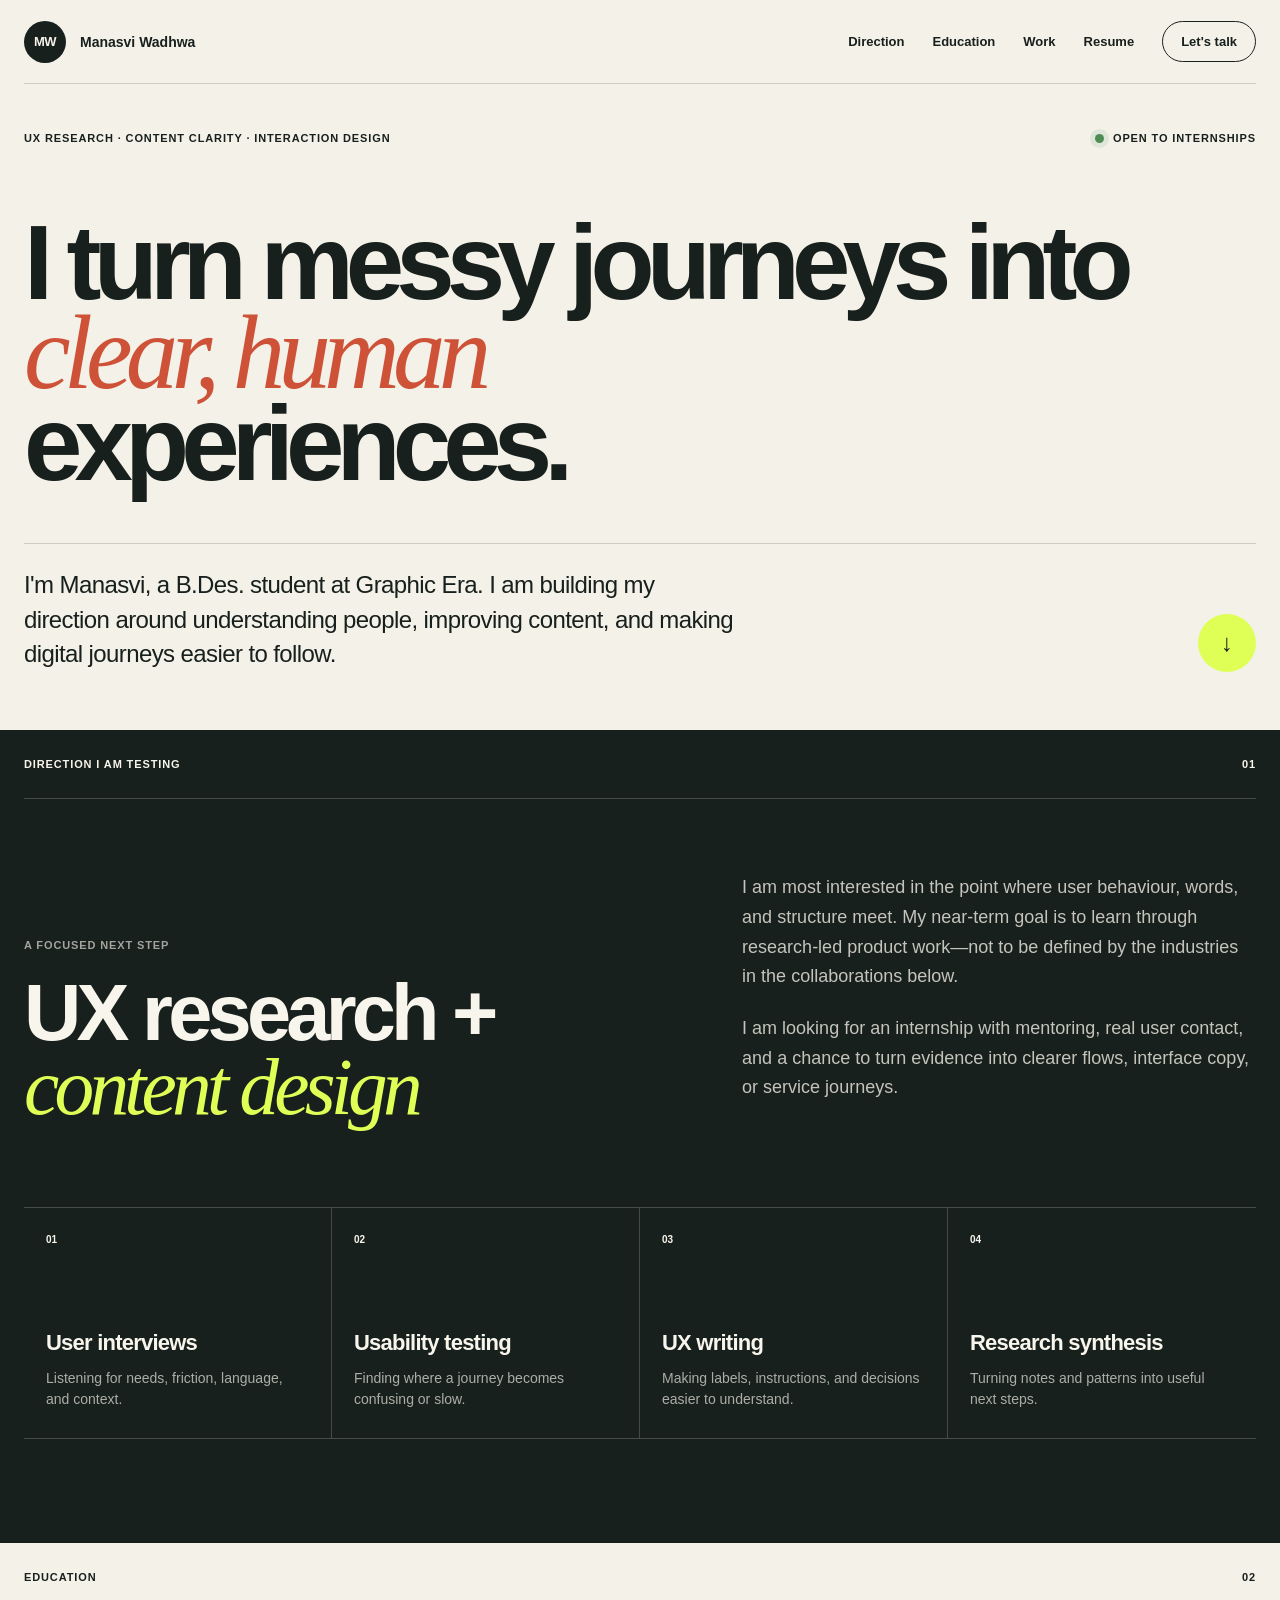
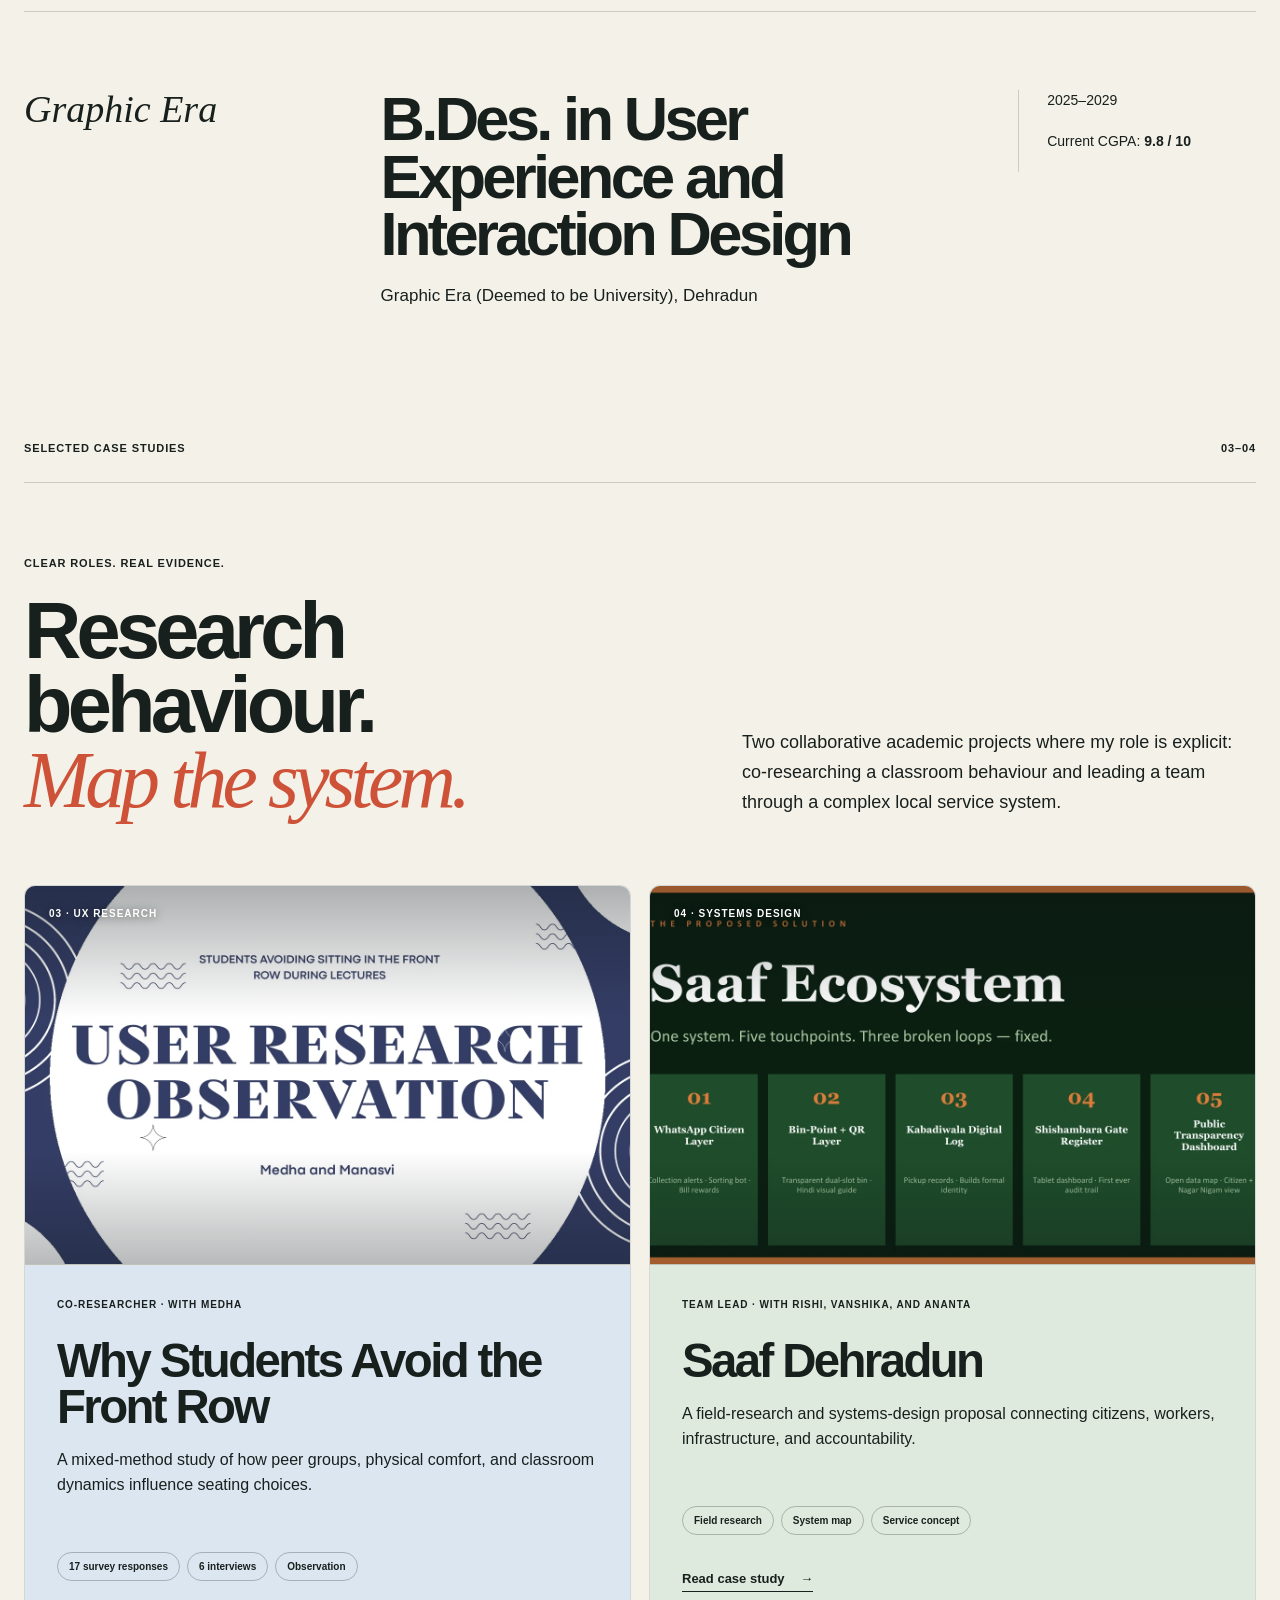
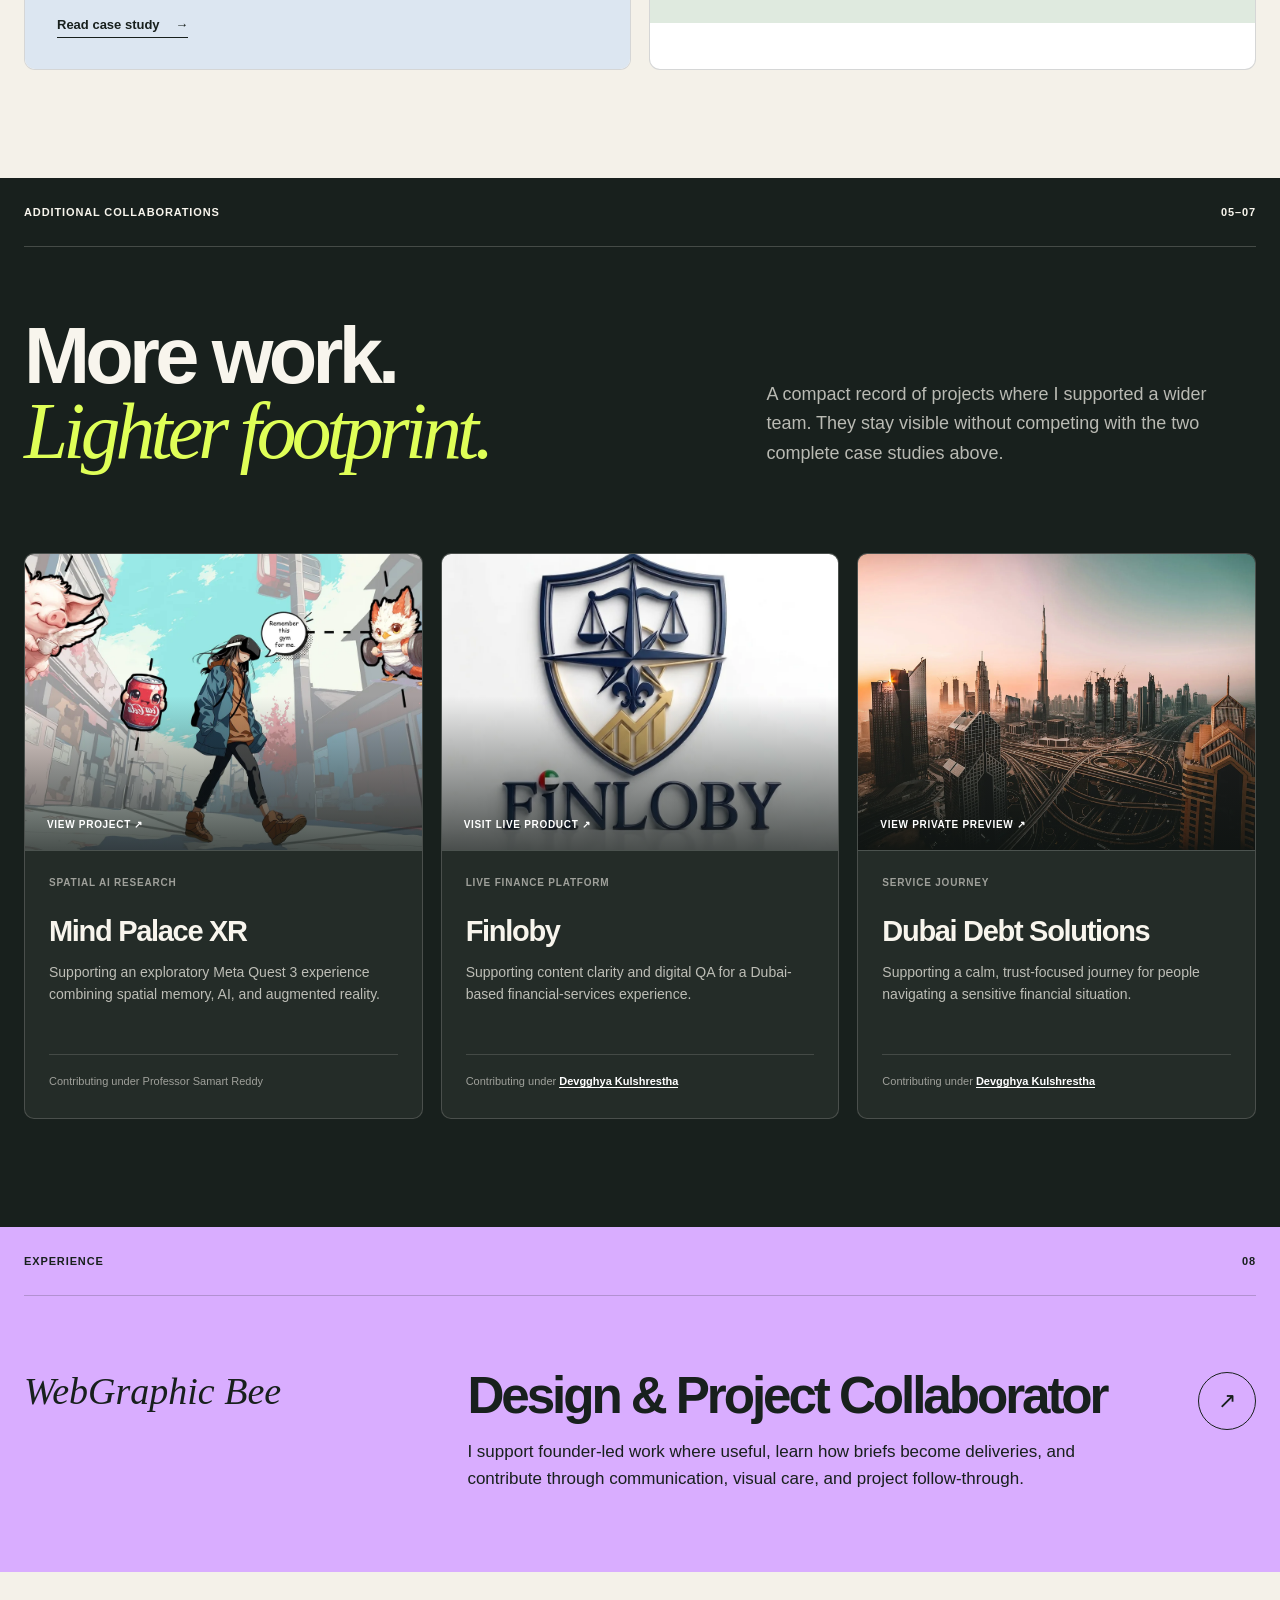
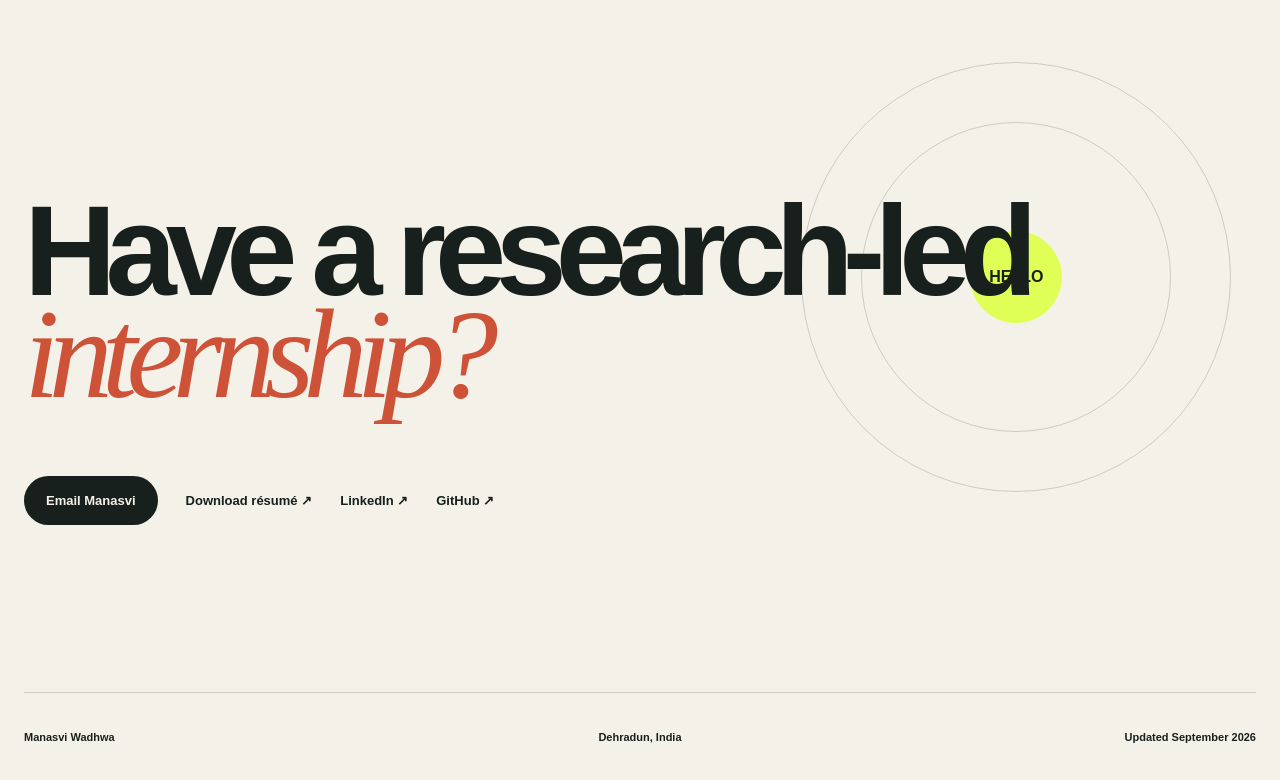
==== commit abedaf23: "Add featured research and systems case studies" ====
--- a/index.html
+++ b/index.html
@@ -14,6 +14,7 @@
   <meta property="og:type" content="website">
   <meta name="twitter:card" content="summary_large_image">
   <link rel="stylesheet" href="./styles.css">
+  <link rel="stylesheet" href="./portfolio-additions.css">
   <script type="application/ld+json">
   {
     "@context": "https://schema.org",
@@ -42,7 +43,7 @@
     <nav class="nav-links" aria-label="Primary navigation">
       <a href="#direction">Direction</a>
       <a href="#education">Education</a>
-      <a href="#work">Collaborations</a>
+      <a href="#case-studies">Work</a>
       <a href="./Manasvi_Wadhwa_Resume.pdf">Resume</a>
       <a class="nav-cta" href="mailto:wadhwamanasvi3@gmail.com?subject=Internship%20conversation">Let's talk</a>
     </nav>
@@ -98,53 +99,91 @@
       </div>
     </section>
 
-    <section class="work" id="work" aria-labelledby="work-title">
-      <div class="shell section-heading light"><p>Supporting collaborations</p><p>03–05</p></div>
+    <section class="featured-work shell" id="case-studies" aria-labelledby="case-studies-title">
+      <div class="section-heading"><p>Selected case studies</p><p>03–04</p></div>
+      <div class="featured-intro">
+        <div>
+          <p class="kicker">Clear roles. Real evidence.</p>
+          <h2 id="case-studies-title">Research behaviour.<br><em>Map the system.</em></h2>
+        </div>
+        <p>Two collaborative academic projects where my role is explicit: co-researching a classroom behaviour and leading a team through a complex local service system.</p>
+      </div>
+
+      <div class="case-preview-grid">
+        <article class="case-preview research-preview">
+          <a class="case-preview-image" href="./projects/front-row-research/">
+            <img src="./projects/front-row-research.webp" alt="Cover of the front-row classroom seating research study">
+            <span>03 · UX research</span>
+          </a>
+          <div class="case-preview-copy">
+            <p class="case-role">Co-researcher · With Medha</p>
+            <h3>Why Students Avoid the Front Row</h3>
+            <p>A mixed-method study of how peer groups, physical comfort, and classroom dynamics influence seating choices.</p>
+            <ul class="case-tags" aria-label="Research scope"><li>17 survey responses</li><li>6 interviews</li><li>Observation</li></ul>
+            <a class="case-link" href="./projects/front-row-research/">Read case study <span>→</span></a>
+          </div>
+        </article>
+
+        <article class="case-preview saaf-preview">
+          <a class="case-preview-image" href="./projects/saaf-dehradun/">
+            <img src="./projects/saaf-dehradun.webp" alt="Saaf Dehradun waste clarity system proposal">
+            <span>04 · Systems design</span>
+          </a>
+          <div class="case-preview-copy">
+            <p class="case-role">Team lead · With Rishi, Vanshika, and Ananta</p>
+            <h3>Saaf Dehradun</h3>
+            <p>A field-research and systems-design proposal connecting citizens, workers, infrastructure, and accountability.</p>
+            <ul class="case-tags" aria-label="Project methods"><li>Field research</li><li>System map</li><li>Service concept</li></ul>
+            <a class="case-link" href="./projects/saaf-dehradun/">Read case study <span>→</span></a>
+          </div>
+        </article>
+      </div>
+    </section>
+
+    <section class="work" id="additional-work" aria-labelledby="work-title">
+      <div class="shell section-heading light"><p>Additional collaborations</p><p>05–07</p></div>
       <div class="shell work-intro">
-        <h2 id="work-title">Real exposure.<br><em>Honest context.</em></h2>
-        <p>These projects show where I helped and learned. They are not solo case studies, and their industries are not the specialization I am choosing.</p>
-      </div>
-      <div class="shell projects">
-        <article class="project peach">
-          <div class="project-visual"><img src="./projects/finloby.webp" alt="Finloby finance platform"><span class="project-number">03</span><span class="project-year">Collaboration</span></div>
-          <div class="project-copy">
-            <div class="project-meta"><span>Live client work</span><span>Finance platform</span></div>
-            <h3>Finloby</h3>
-            <p class="project-lead">Exposure to simplifying a complex financial-services experience.</p>
-            <p class="project-note"><strong>My context</strong>I assisted <a class="credit-link" href="https://devgghya.github.io" target="_blank" rel="noreferrer">Devgghya Kulshrestha</a> through WebGraphic Bee. I am crediting the collaboration without claiming sole ownership.</p>
-            <ul class="tag-list" aria-label="Finloby themes"><li>Support role</li><li>Content clarity</li><li>Digital QA</li></ul>
-            <a class="text-link" href="https://finloby.com" target="_blank" rel="noreferrer">Visit live product <span>↗</span></a>
-          </div>
-        </article>
-
-        <article class="project blue">
-          <div class="project-visual"><img src="./projects/dubai-debt-solutions.webp" alt="Dubai Debt Solutions service experience"><span class="project-number">04</span><span class="project-year">Collaboration</span></div>
-          <div class="project-copy">
-            <div class="project-meta"><span>Private preview</span><span>Service journey</span></div>
-            <h3>Dubai Debt Solutions</h3>
-            <p class="project-lead">Exposure to clear service paths, an estimate flow, and a confidential enquiry journey.</p>
-            <p class="project-note"><strong>My context</strong>I assisted <a class="credit-link" href="https://devgghya.github.io" target="_blank" rel="noreferrer">Devgghya Kulshrestha</a> on parts of this experience. It is supporting work, not a solo project.</p>
-            <ul class="tag-list" aria-label="Dubai Debt Solutions themes"><li>Support role</li><li>Service flow</li><li>Interface review</li></ul>
-            <a class="text-link" href="https://dds-kohl.vercel.app/" target="_blank" rel="noreferrer">View private preview <span>↗</span></a>
-          </div>
-        </article>
-
-        <article class="project green">
-          <div class="project-visual"><img src="./projects/mind-palace-xr.webp" alt="Mind Palace XR research prototype"><span class="project-number">05</span><span class="project-year">Exploration</span></div>
-          <div class="project-copy">
-            <div class="project-meta"><span>Research exposure</span><span>Spatial prototype</span></div>
-            <h3>Mind Palace XR</h3>
-            <p class="project-lead">Early exposure to how research questions can become an interactive prototype.</p>
-            <p class="project-note"><strong>My context</strong>I supported an exploratory collaboration and learned from the process. XR is not the field I am currently targeting.</p>
-            <ul class="tag-list" aria-label="Mind Palace XR themes"><li>Exploration</li><li>Research context</li><li>Team support</li></ul>
-            <a class="text-link" href="https://portfolio-5208db.webflow.io/artificial-intelligence-and-extended-reality/mind-palace-xr" target="_blank" rel="noreferrer">View research context <span>↗</span></a>
+        <h2 id="work-title">More work.<br><em>Lighter footprint.</em></h2>
+        <p>A compact record of projects where I supported a wider team. They stay visible without competing with the two complete case studies above.</p>
+      </div>
+      <div class="shell collaboration-grid">
+        <article class="collaboration-card">
+          <a class="collaboration-visual" href="https://portfolio-5208db.webflow.io/artificial-intelligence-and-extended-reality/mind-palace-xr" target="_blank" rel="noreferrer">
+            <img src="./projects/mind-palace-xr.webp" alt="Mind Palace XR research prototype"><span>View project ↗</span>
+          </a>
+          <div class="collaboration-copy">
+            <p class="collaboration-type">Spatial AI research</p><h3>Mind Palace XR</h3>
+            <p>Supporting an exploratory Meta Quest 3 experience combining spatial memory, AI, and augmented reality.</p>
+            <p class="collaboration-credit">Contributing under Professor Samart Reddy</p>
+          </div>
+        </article>
+
+        <article class="collaboration-card">
+          <a class="collaboration-visual" href="https://finloby.com" target="_blank" rel="noreferrer">
+            <img src="./projects/finloby.webp" alt="Finloby finance platform"><span>Visit live product ↗</span>
+          </a>
+          <div class="collaboration-copy">
+            <p class="collaboration-type">Live finance platform</p><h3>Finloby</h3>
+            <p>Supporting content clarity and digital QA for a Dubai-based financial-services experience.</p>
+            <p class="collaboration-credit">Contributing under <a href="https://devgghya.github.io" target="_blank" rel="noreferrer">Devgghya Kulshrestha</a></p>
+          </div>
+        </article>
+
+        <article class="collaboration-card">
+          <a class="collaboration-visual" href="https://dds-kohl.vercel.app/" target="_blank" rel="noreferrer">
+            <img src="./projects/dubai-debt-solutions.webp" alt="Dubai Debt Solutions service experience"><span>View private preview ↗</span>
+          </a>
+          <div class="collaboration-copy">
+            <p class="collaboration-type">Service journey</p><h3>Dubai Debt Solutions</h3>
+            <p>Supporting a calm, trust-focused journey for people navigating a sensitive financial situation.</p>
+            <p class="collaboration-credit">Contributing under <a href="https://devgghya.github.io" target="_blank" rel="noreferrer">Devgghya Kulshrestha</a></p>
           </div>
         </article>
       </div>
     </section>
 
     <section class="experience" aria-labelledby="experience-title">
-      <div class="shell section-heading"><p>Experience</p><p>06</p></div>
+      <div class="shell section-heading"><p>Experience</p><p>08</p></div>
       <div class="shell experience-row">
         <p class="experience-org">WebGraphic Bee</p>
         <div>
--- a/portfolio-additions.css
+++ b/portfolio-additions.css
@@ -0,0 +1,38 @@
+.featured-work{padding-bottom:108px}
+.featured-intro{display:grid;grid-template-columns:1.1fr .9fr;gap:90px;align-items:end;padding:74px 0 68px}
+.featured-intro h2{margin:0;font-size:clamp(46px,6.2vw,88px);line-height:.94;letter-spacing:-.06em}
+.featured-intro h2 em{color:var(--coral);font-family:Georgia,"Times New Roman",serif;font-weight:400}
+.featured-intro>p{max-width:540px;margin:0;font-size:18px;line-height:1.65}
+.case-preview-grid{display:grid;grid-template-columns:1fr 1fr;gap:18px}
+.case-preview{overflow:hidden;border:1px solid var(--line);border-radius:11px;background:#fff}
+.case-preview-image{position:relative;display:block;aspect-ratio:16/10;overflow:hidden;background:#e8e5dc;border-bottom:1px solid var(--line)}
+.case-preview-image:after{content:"";position:absolute;inset:0;background:linear-gradient(180deg,#0a121455 0%,transparent 35%,transparent 70%,#0a12144a 100%);pointer-events:none}
+.case-preview-image img{width:100%;height:100%;display:block;object-fit:cover;transition:transform .5s cubic-bezier(.2,.7,.2,1)}
+.case-preview:hover .case-preview-image img{transform:scale(1.025)}
+.case-preview-image span{position:absolute;z-index:1;top:22px;left:24px;color:#fff;font-size:10px;font-weight:800;letter-spacing:.1em;text-transform:uppercase;text-shadow:0 1px 9px #0008}
+.case-preview-copy{padding:34px 32px 36px}
+.research-preview .case-preview-copy{background:#dce6f1}
+.saaf-preview .case-preview-copy{background:#dfeadf}
+.case-role{margin:0 0 28px;font-size:10px;font-weight:800;letter-spacing:.09em;text-transform:uppercase}
+.case-preview h3{margin:0 0 18px;font-size:clamp(34px,3.7vw,54px);line-height:.98;letter-spacing:-.055em}
+.case-preview-copy>p:not(.case-role){min-height:76px;margin:0;font-size:16px;line-height:1.55}
+.case-tags{display:flex;flex-wrap:wrap;gap:7px;margin:28px 0 34px;padding:0;list-style:none}
+.case-tags li{padding:8px 11px;border:1px solid #18201d45;border-radius:999px;font-size:10px;font-weight:700}
+.case-link{width:fit-content;padding-bottom:5px;border-bottom:1px solid;font-size:13px;font-weight:800}
+.case-link span{display:inline-block;margin-left:12px;transition:transform .2s}
+.case-link:hover span{transform:translateX(4px)}
+.collaboration-grid{display:grid;grid-template-columns:repeat(3,1fr);gap:18px}
+.collaboration-card{overflow:hidden;border:1px solid #f8f5ed2e;border-radius:10px;background:#f8f5ed0e}
+.collaboration-visual{position:relative;display:block;aspect-ratio:4/3;overflow:hidden;background:#25302c;border-bottom:1px solid #f8f5ed2e}
+.collaboration-visual:after{content:"";position:absolute;inset:0;background:linear-gradient(180deg,transparent 48%,#0a100eb8)}
+.collaboration-visual img{width:100%;height:100%;display:block;object-fit:cover;transition:transform .5s}
+.collaboration-visual:hover img{transform:scale(1.035)}
+.collaboration-visual span{position:absolute;z-index:1;left:22px;bottom:20px;color:#fff;font-size:10px;font-weight:800;letter-spacing:.07em;text-transform:uppercase}
+.collaboration-copy{padding:26px 24px 28px}
+.collaboration-type{margin:0 0 27px;color:#f8f5ed94;font-size:10px;font-weight:800;letter-spacing:.08em;text-transform:uppercase}
+.collaboration-copy h3{margin:0 0 14px;font-size:29px;letter-spacing:-.045em}
+.collaboration-copy>p:not(.collaboration-type):not(.collaboration-credit){min-height:68px;margin:0 0 24px;color:#f8f5edb8;font-size:14px;line-height:1.55}
+.collaboration-credit{margin:0;padding-top:18px;border-top:1px solid #f8f5ed26;color:#f8f5ed94;font-size:11px;line-height:1.5}
+.collaboration-credit a{color:#fff;font-weight:700;border-bottom:1px solid}
+@media(max-width:980px){.featured-intro{grid-template-columns:1fr;gap:35px}.case-preview-grid{grid-template-columns:1fr}.collaboration-grid{grid-template-columns:1fr 1fr}}
+@media(max-width:700px){.featured-work{padding-bottom:72px}.featured-intro{padding:56px 0 52px}.featured-intro>p{font-size:16px}.case-preview-copy{padding:28px 22px 32px}.case-preview-copy>p:not(.case-role){min-height:0}.collaboration-grid{grid-template-columns:1fr}.collaboration-copy>p:not(.collaboration-type):not(.collaboration-credit){min-height:0}}
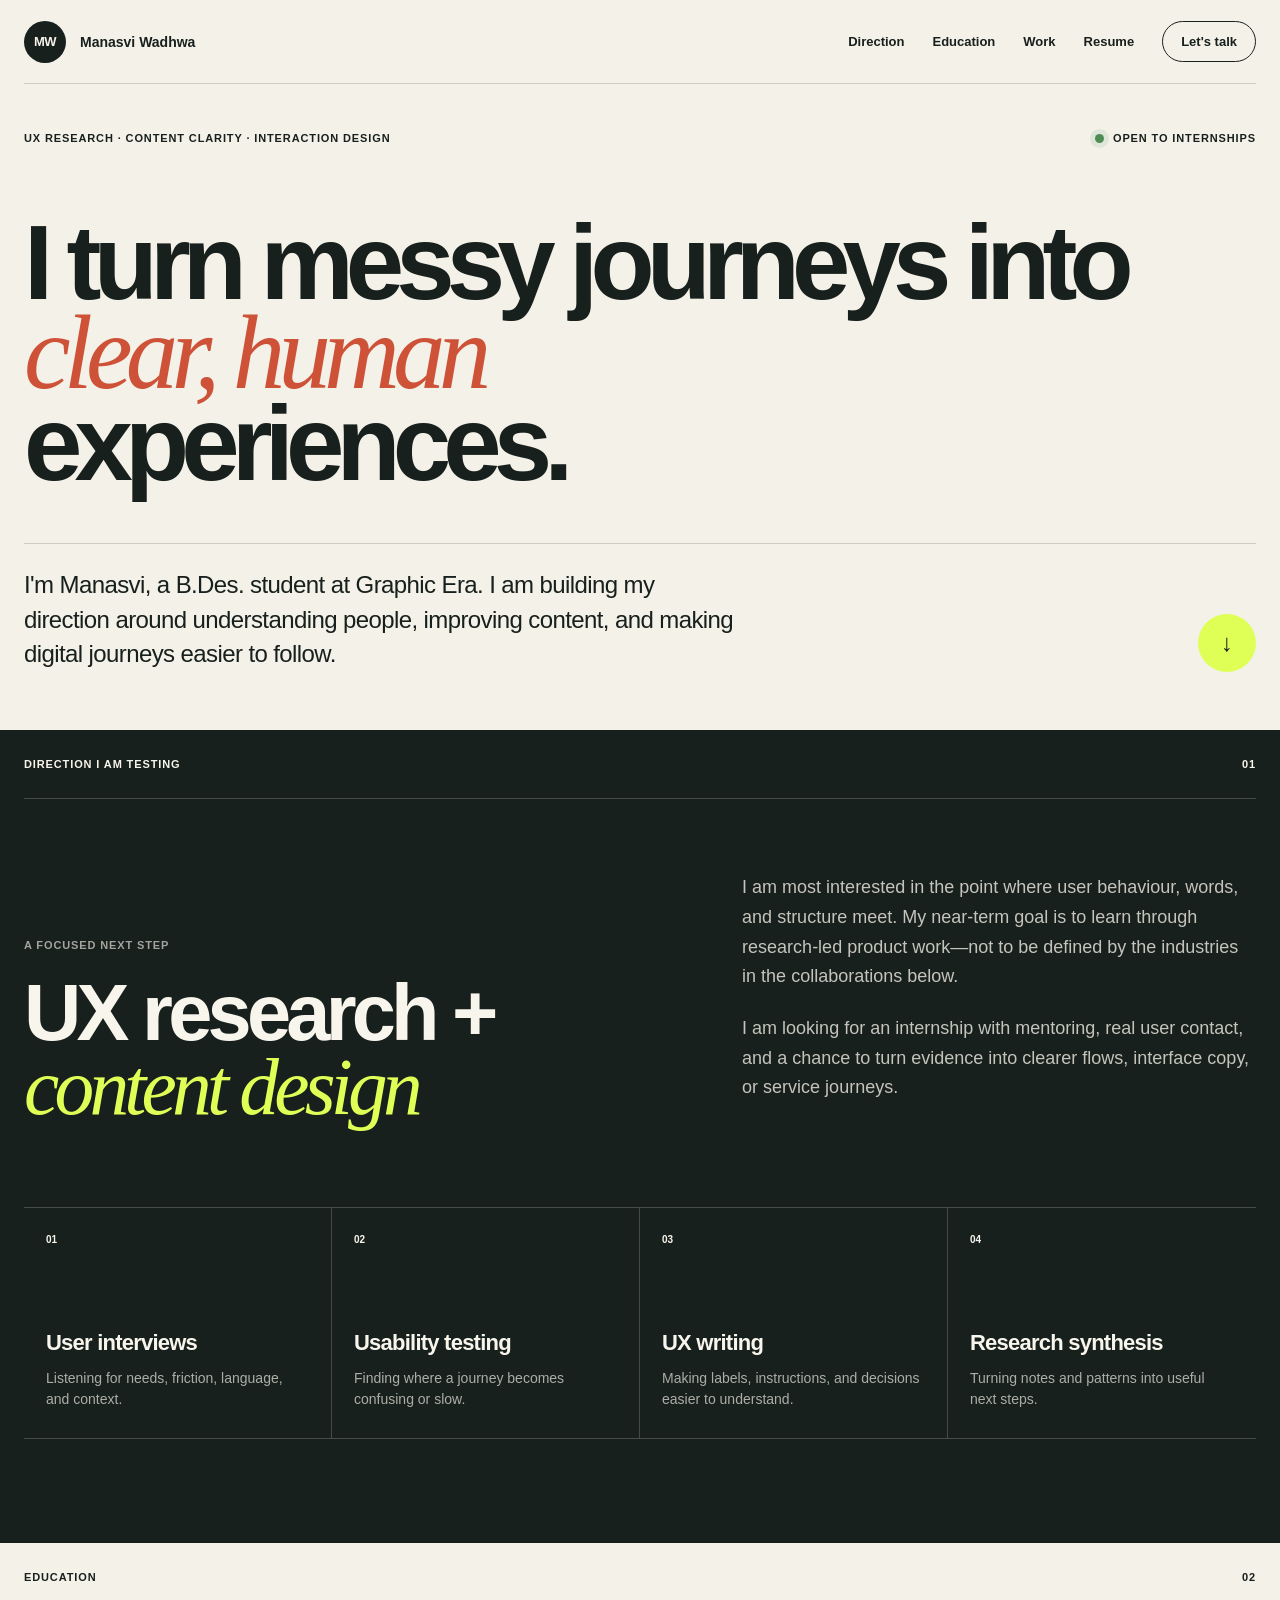
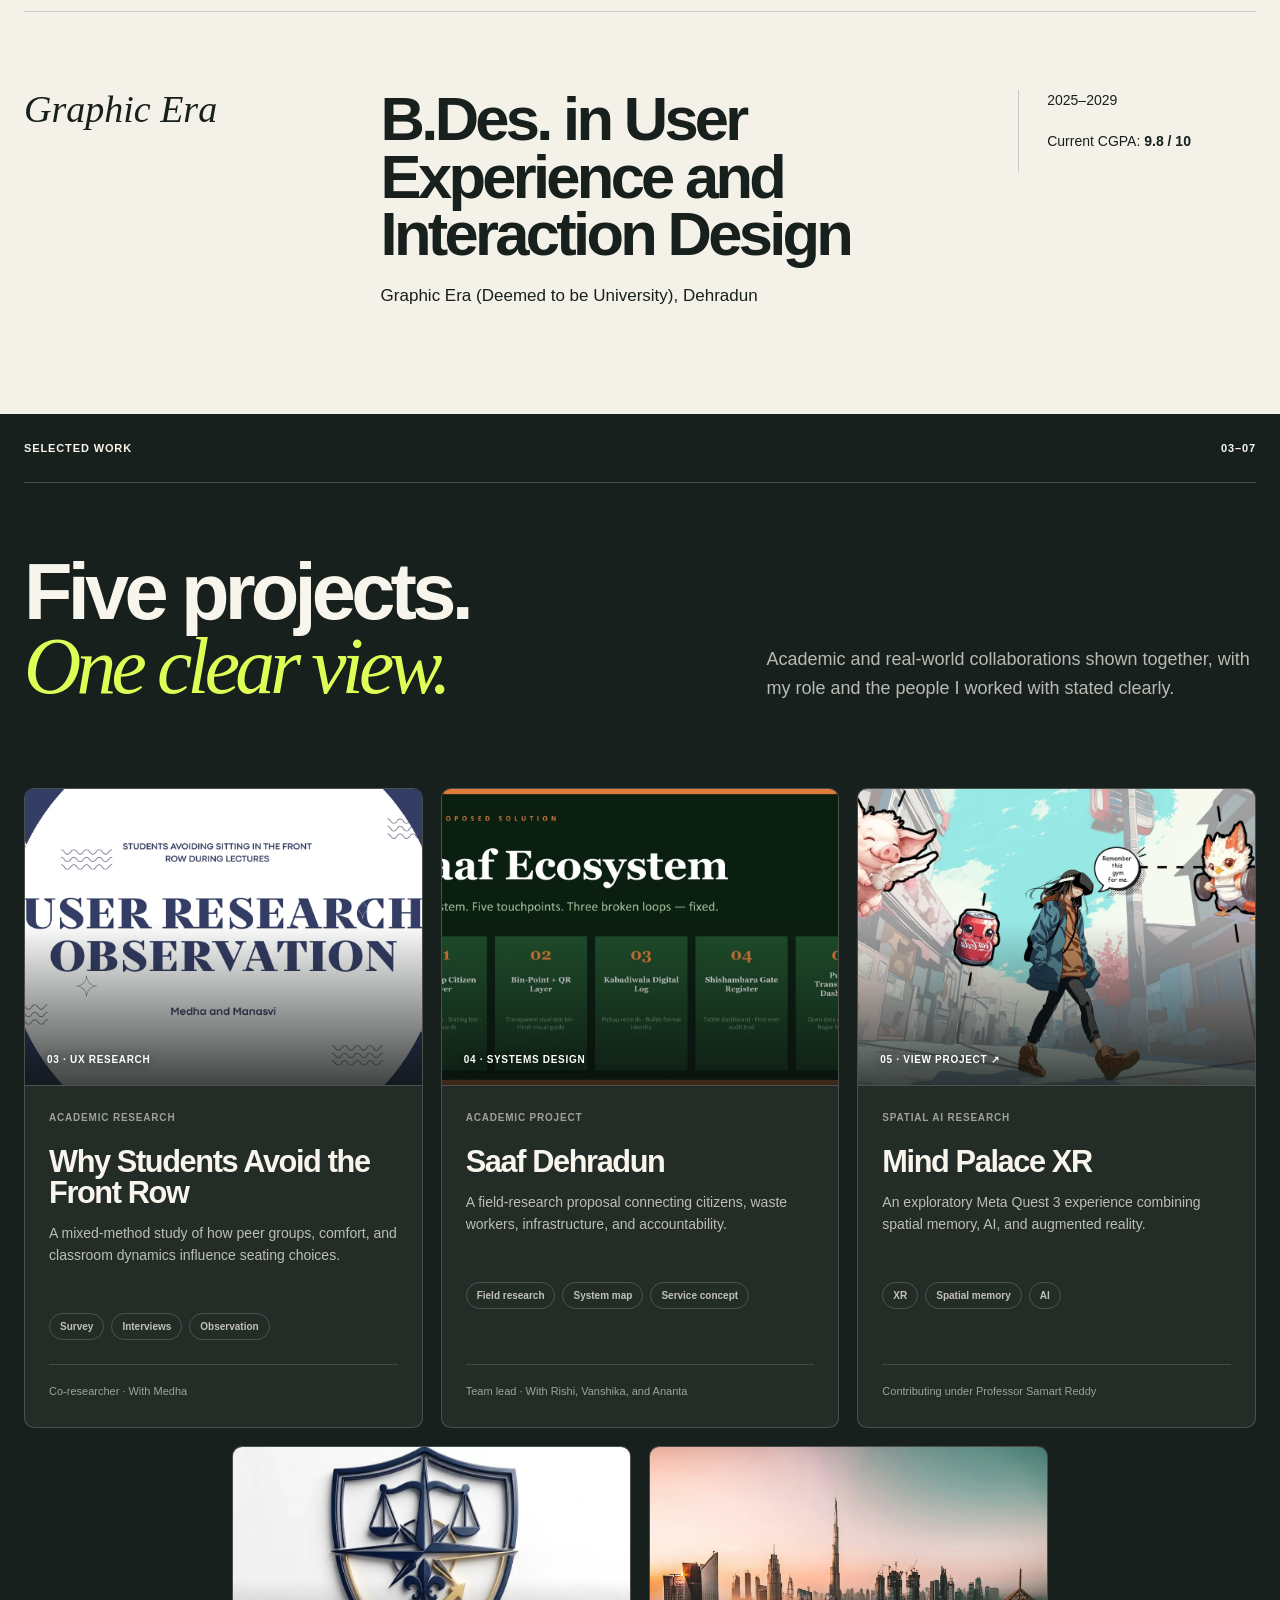
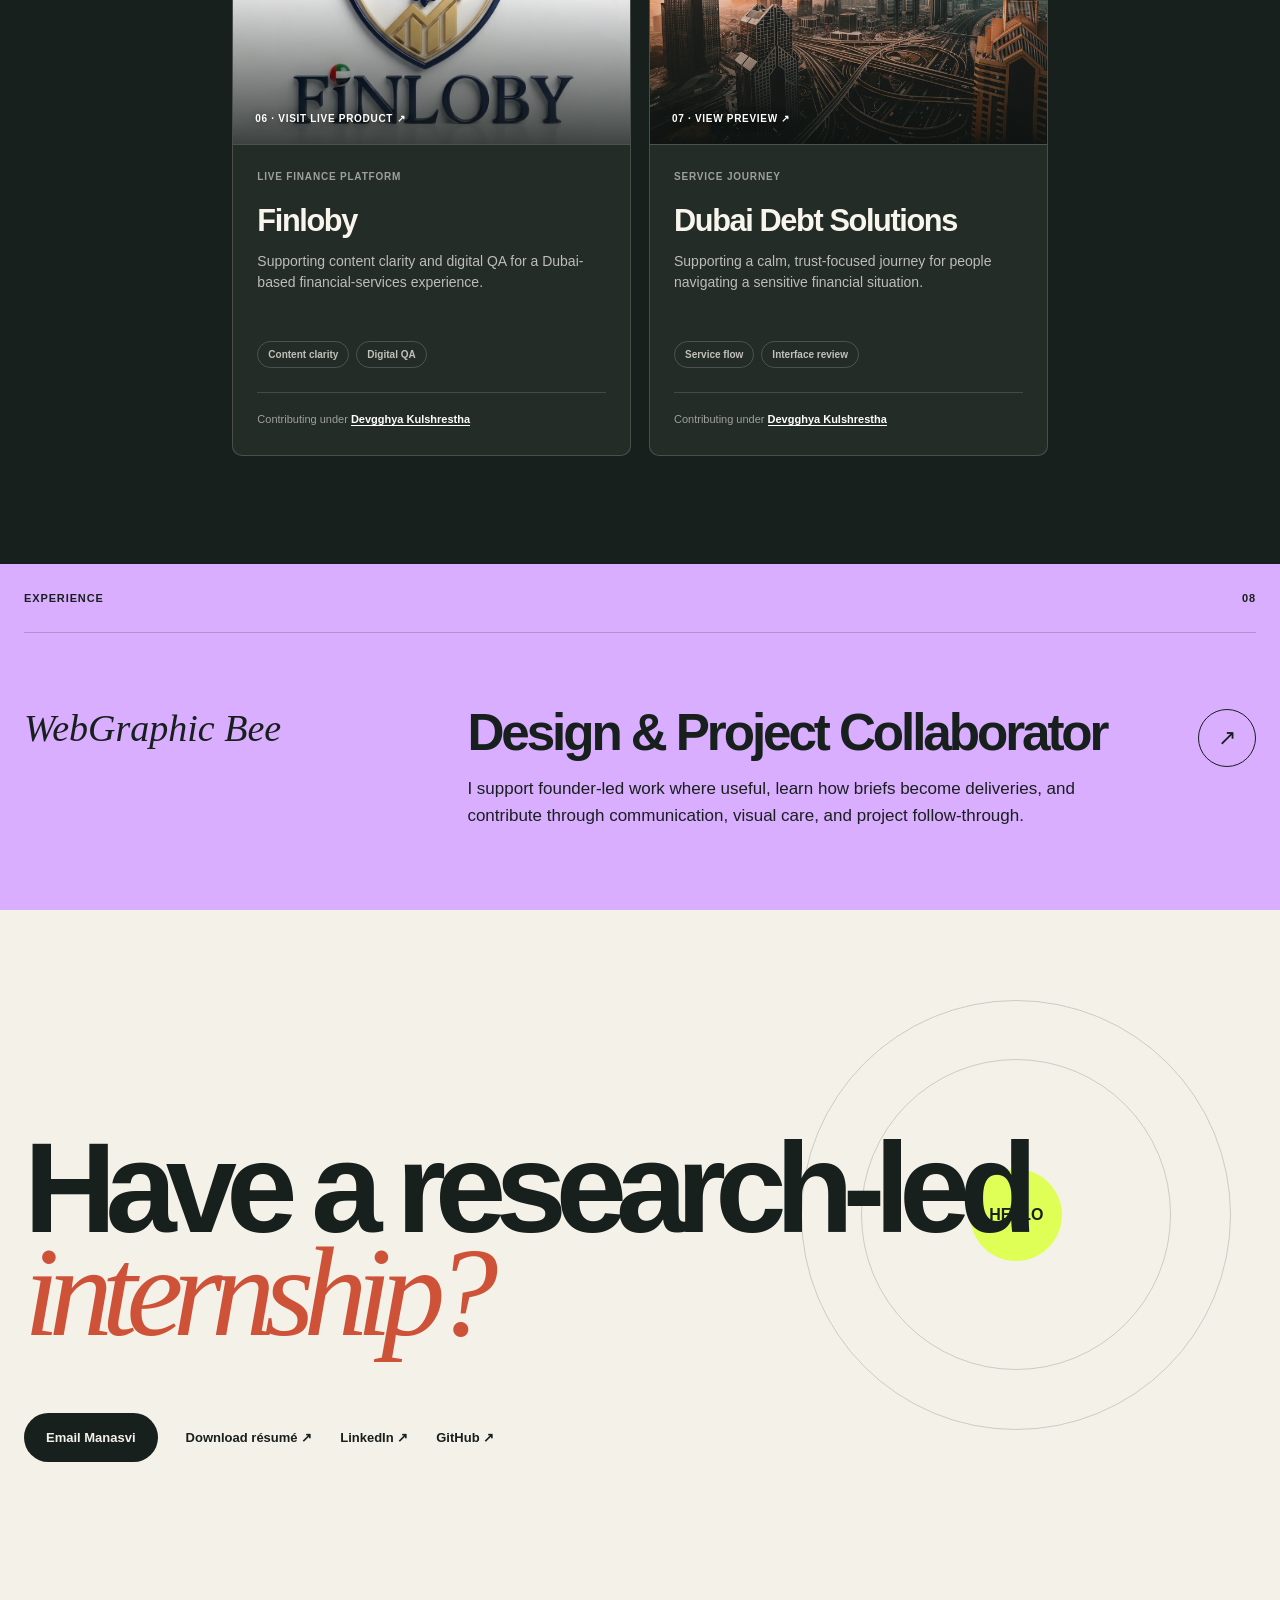
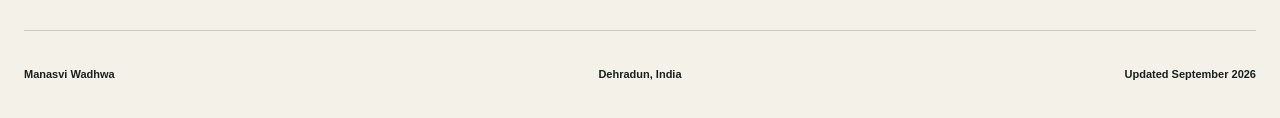
==== commit 35fafa3c: "Unify portfolio projects in one section" ====
--- a/index.html
+++ b/index.html
@@ -14,7 +14,7 @@
   <meta property="og:type" content="website">
   <meta name="twitter:card" content="summary_large_image">
   <link rel="stylesheet" href="./styles.css">
-  <link rel="stylesheet" href="./portfolio-additions.css">
+  <link rel="stylesheet" href="./portfolio-additions.css?v=2">
   <script type="application/ld+json">
   {
     "@context": "https://schema.org",
@@ -99,84 +99,81 @@
       </div>
     </section>
 
-    <section class="featured-work shell" id="case-studies" aria-labelledby="case-studies-title">
-      <div class="section-heading"><p>Selected case studies</p><p>03–04</p></div>
-      <div class="featured-intro">
-        <div>
-          <p class="kicker">Clear roles. Real evidence.</p>
-          <h2 id="case-studies-title">Research behaviour.<br><em>Map the system.</em></h2>
-        </div>
-        <p>Two collaborative academic projects where my role is explicit: co-researching a classroom behaviour and leading a team through a complex local service system.</p>
-      </div>
-
-      <div class="case-preview-grid">
-        <article class="case-preview research-preview">
-          <a class="case-preview-image" href="./projects/front-row-research/">
+    <section class="work" id="case-studies" aria-labelledby="work-title">
+      <div class="shell section-heading light"><p>Selected work</p><p>03–07</p></div>
+      <div class="shell work-intro">
+        <h2 id="work-title">Five projects.<br><em>One clear view.</em></h2>
+        <p>Academic and real-world collaborations shown together, with my role and the people I worked with stated clearly.</p>
+      </div>
+
+      <div class="shell portfolio-grid">
+        <article class="portfolio-card">
+          <div class="portfolio-visual">
             <img src="./projects/front-row-research.webp" alt="Cover of the front-row classroom seating research study">
             <span>03 · UX research</span>
-          </a>
-          <div class="case-preview-copy">
-            <p class="case-role">Co-researcher · With Medha</p>
+          </div>
+          <div class="portfolio-copy">
+            <p class="portfolio-type">Academic research</p>
             <h3>Why Students Avoid the Front Row</h3>
-            <p>A mixed-method study of how peer groups, physical comfort, and classroom dynamics influence seating choices.</p>
-            <ul class="case-tags" aria-label="Research scope"><li>17 survey responses</li><li>6 interviews</li><li>Observation</li></ul>
-            <a class="case-link" href="./projects/front-row-research/">Read case study <span>→</span></a>
-          </div>
-        </article>
-
-        <article class="case-preview saaf-preview">
-          <a class="case-preview-image" href="./projects/saaf-dehradun/">
+            <p>A mixed-method study of how peer groups, comfort, and classroom dynamics influence seating choices.</p>
+            <ul class="portfolio-tags" aria-label="Research methods"><li>Survey</li><li>Interviews</li><li>Observation</li></ul>
+            <p class="portfolio-credit">Co-researcher · With Medha</p>
+          </div>
+        </article>
+
+        <article class="portfolio-card">
+          <div class="portfolio-visual">
             <img src="./projects/saaf-dehradun.webp" alt="Saaf Dehradun waste clarity system proposal">
             <span>04 · Systems design</span>
+          </div>
+          <div class="portfolio-copy">
+            <p class="portfolio-type">Academic project</p>
+            <h3>Saaf Dehradun</h3>
+            <p>A field-research proposal connecting citizens, waste workers, infrastructure, and accountability.</p>
+            <ul class="portfolio-tags" aria-label="Project methods"><li>Field research</li><li>System map</li><li>Service concept</li></ul>
+            <p class="portfolio-credit">Team lead · With Rishi, Vanshika, and Ananta</p>
+          </div>
+        </article>
+
+        <article class="portfolio-card">
+          <a class="portfolio-visual" href="https://portfolio-5208db.webflow.io/artificial-intelligence-and-extended-reality/mind-palace-xr" target="_blank" rel="noreferrer">
+            <img src="./projects/mind-palace-xr.webp" alt="Mind Palace XR research prototype">
+            <span>05 · View project ↗</span>
           </a>
-          <div class="case-preview-copy">
-            <p class="case-role">Team lead · With Rishi, Vanshika, and Ananta</p>
-            <h3>Saaf Dehradun</h3>
-            <p>A field-research and systems-design proposal connecting citizens, workers, infrastructure, and accountability.</p>
-            <ul class="case-tags" aria-label="Project methods"><li>Field research</li><li>System map</li><li>Service concept</li></ul>
-            <a class="case-link" href="./projects/saaf-dehradun/">Read case study <span>→</span></a>
-          </div>
-        </article>
-      </div>
-    </section>
-
-    <section class="work" id="additional-work" aria-labelledby="work-title">
-      <div class="shell section-heading light"><p>Additional collaborations</p><p>05–07</p></div>
-      <div class="shell work-intro">
-        <h2 id="work-title">More work.<br><em>Lighter footprint.</em></h2>
-        <p>A compact record of projects where I supported a wider team. They stay visible without competing with the two complete case studies above.</p>
-      </div>
-      <div class="shell collaboration-grid">
-        <article class="collaboration-card">
-          <a class="collaboration-visual" href="https://portfolio-5208db.webflow.io/artificial-intelligence-and-extended-reality/mind-palace-xr" target="_blank" rel="noreferrer">
-            <img src="./projects/mind-palace-xr.webp" alt="Mind Palace XR research prototype"><span>View project ↗</span>
+          <div class="portfolio-copy">
+            <p class="portfolio-type">Spatial AI research</p>
+            <h3>Mind Palace XR</h3>
+            <p>An exploratory Meta Quest 3 experience combining spatial memory, AI, and augmented reality.</p>
+            <ul class="portfolio-tags" aria-label="Project themes"><li>XR</li><li>Spatial memory</li><li>AI</li></ul>
+            <p class="portfolio-credit">Contributing under Professor Samart Reddy</p>
+          </div>
+        </article>
+
+        <article class="portfolio-card">
+          <a class="portfolio-visual" href="https://finloby.com" target="_blank" rel="noreferrer">
+            <img src="./projects/finloby.webp" alt="Finloby finance platform">
+            <span>06 · Visit live product ↗</span>
           </a>
-          <div class="collaboration-copy">
-            <p class="collaboration-type">Spatial AI research</p><h3>Mind Palace XR</h3>
-            <p>Supporting an exploratory Meta Quest 3 experience combining spatial memory, AI, and augmented reality.</p>
-            <p class="collaboration-credit">Contributing under Professor Samart Reddy</p>
-          </div>
-        </article>
-
-        <article class="collaboration-card">
-          <a class="collaboration-visual" href="https://finloby.com" target="_blank" rel="noreferrer">
-            <img src="./projects/finloby.webp" alt="Finloby finance platform"><span>Visit live product ↗</span>
+          <div class="portfolio-copy">
+            <p class="portfolio-type">Live finance platform</p>
+            <h3>Finloby</h3>
+            <p>Supporting content clarity and digital QA for a Dubai-based financial-services experience.</p>
+            <ul class="portfolio-tags" aria-label="Project contributions"><li>Content clarity</li><li>Digital QA</li></ul>
+            <p class="portfolio-credit">Contributing under <a href="https://devgghya.github.io" target="_blank" rel="noreferrer">Devgghya Kulshrestha</a></p>
+          </div>
+        </article>
+
+        <article class="portfolio-card">
+          <a class="portfolio-visual" href="https://dds-kohl.vercel.app/" target="_blank" rel="noreferrer">
+            <img src="./projects/dubai-debt-solutions.webp" alt="Dubai Debt Solutions service experience">
+            <span>07 · View preview ↗</span>
           </a>
-          <div class="collaboration-copy">
-            <p class="collaboration-type">Live finance platform</p><h3>Finloby</h3>
-            <p>Supporting content clarity and digital QA for a Dubai-based financial-services experience.</p>
-            <p class="collaboration-credit">Contributing under <a href="https://devgghya.github.io" target="_blank" rel="noreferrer">Devgghya Kulshrestha</a></p>
-          </div>
-        </article>
-
-        <article class="collaboration-card">
-          <a class="collaboration-visual" href="https://dds-kohl.vercel.app/" target="_blank" rel="noreferrer">
-            <img src="./projects/dubai-debt-solutions.webp" alt="Dubai Debt Solutions service experience"><span>View private preview ↗</span>
-          </a>
-          <div class="collaboration-copy">
-            <p class="collaboration-type">Service journey</p><h3>Dubai Debt Solutions</h3>
+          <div class="portfolio-copy">
+            <p class="portfolio-type">Service journey</p>
+            <h3>Dubai Debt Solutions</h3>
             <p>Supporting a calm, trust-focused journey for people navigating a sensitive financial situation.</p>
-            <p class="collaboration-credit">Contributing under <a href="https://devgghya.github.io" target="_blank" rel="noreferrer">Devgghya Kulshrestha</a></p>
+            <ul class="portfolio-tags" aria-label="Project contributions"><li>Service flow</li><li>Interface review</li></ul>
+            <p class="portfolio-credit">Contributing under <a href="https://devgghya.github.io" target="_blank" rel="noreferrer">Devgghya Kulshrestha</a></p>
           </div>
         </article>
       </div>
--- a/portfolio-additions.css
+++ b/portfolio-additions.css
@@ -1,38 +1,17 @@
-.featured-work{padding-bottom:108px}
-.featured-intro{display:grid;grid-template-columns:1.1fr .9fr;gap:90px;align-items:end;padding:74px 0 68px}
-.featured-intro h2{margin:0;font-size:clamp(46px,6.2vw,88px);line-height:.94;letter-spacing:-.06em}
-.featured-intro h2 em{color:var(--coral);font-family:Georgia,"Times New Roman",serif;font-weight:400}
-.featured-intro>p{max-width:540px;margin:0;font-size:18px;line-height:1.65}
-.case-preview-grid{display:grid;grid-template-columns:1fr 1fr;gap:18px}
-.case-preview{overflow:hidden;border:1px solid var(--line);border-radius:11px;background:#fff}
-.case-preview-image{position:relative;display:block;aspect-ratio:16/10;overflow:hidden;background:#e8e5dc;border-bottom:1px solid var(--line)}
-.case-preview-image:after{content:"";position:absolute;inset:0;background:linear-gradient(180deg,#0a121455 0%,transparent 35%,transparent 70%,#0a12144a 100%);pointer-events:none}
-.case-preview-image img{width:100%;height:100%;display:block;object-fit:cover;transition:transform .5s cubic-bezier(.2,.7,.2,1)}
-.case-preview:hover .case-preview-image img{transform:scale(1.025)}
-.case-preview-image span{position:absolute;z-index:1;top:22px;left:24px;color:#fff;font-size:10px;font-weight:800;letter-spacing:.1em;text-transform:uppercase;text-shadow:0 1px 9px #0008}
-.case-preview-copy{padding:34px 32px 36px}
-.research-preview .case-preview-copy{background:#dce6f1}
-.saaf-preview .case-preview-copy{background:#dfeadf}
-.case-role{margin:0 0 28px;font-size:10px;font-weight:800;letter-spacing:.09em;text-transform:uppercase}
-.case-preview h3{margin:0 0 18px;font-size:clamp(34px,3.7vw,54px);line-height:.98;letter-spacing:-.055em}
-.case-preview-copy>p:not(.case-role){min-height:76px;margin:0;font-size:16px;line-height:1.55}
-.case-tags{display:flex;flex-wrap:wrap;gap:7px;margin:28px 0 34px;padding:0;list-style:none}
-.case-tags li{padding:8px 11px;border:1px solid #18201d45;border-radius:999px;font-size:10px;font-weight:700}
-.case-link{width:fit-content;padding-bottom:5px;border-bottom:1px solid;font-size:13px;font-weight:800}
-.case-link span{display:inline-block;margin-left:12px;transition:transform .2s}
-.case-link:hover span{transform:translateX(4px)}
-.collaboration-grid{display:grid;grid-template-columns:repeat(3,1fr);gap:18px}
-.collaboration-card{overflow:hidden;border:1px solid #f8f5ed2e;border-radius:10px;background:#f8f5ed0e}
-.collaboration-visual{position:relative;display:block;aspect-ratio:4/3;overflow:hidden;background:#25302c;border-bottom:1px solid #f8f5ed2e}
-.collaboration-visual:after{content:"";position:absolute;inset:0;background:linear-gradient(180deg,transparent 48%,#0a100eb8)}
-.collaboration-visual img{width:100%;height:100%;display:block;object-fit:cover;transition:transform .5s}
-.collaboration-visual:hover img{transform:scale(1.035)}
-.collaboration-visual span{position:absolute;z-index:1;left:22px;bottom:20px;color:#fff;font-size:10px;font-weight:800;letter-spacing:.07em;text-transform:uppercase}
-.collaboration-copy{padding:26px 24px 28px}
-.collaboration-type{margin:0 0 27px;color:#f8f5ed94;font-size:10px;font-weight:800;letter-spacing:.08em;text-transform:uppercase}
-.collaboration-copy h3{margin:0 0 14px;font-size:29px;letter-spacing:-.045em}
-.collaboration-copy>p:not(.collaboration-type):not(.collaboration-credit){min-height:68px;margin:0 0 24px;color:#f8f5edb8;font-size:14px;line-height:1.55}
-.collaboration-credit{margin:0;padding-top:18px;border-top:1px solid #f8f5ed26;color:#f8f5ed94;font-size:11px;line-height:1.5}
-.collaboration-credit a{color:#fff;font-weight:700;border-bottom:1px solid}
-@media(max-width:980px){.featured-intro{grid-template-columns:1fr;gap:35px}.case-preview-grid{grid-template-columns:1fr}.collaboration-grid{grid-template-columns:1fr 1fr}}
-@media(max-width:700px){.featured-work{padding-bottom:72px}.featured-intro{padding:56px 0 52px}.featured-intro>p{font-size:16px}.case-preview-copy{padding:28px 22px 32px}.case-preview-copy>p:not(.case-role){min-height:0}.collaboration-grid{grid-template-columns:1fr}.collaboration-copy>p:not(.collaboration-type):not(.collaboration-credit){min-height:0}}
+.portfolio-grid{display:flex;flex-wrap:wrap;justify-content:center;gap:18px}
+.portfolio-card{display:flex;flex:0 1 calc((100% - 36px)/3);min-width:0;overflow:hidden;flex-direction:column;border:1px solid #f8f5ed2e;border-radius:10px;background:#f8f5ed0e}
+.portfolio-visual{position:relative;display:block;aspect-ratio:4/3;overflow:hidden;background:#25302c;border-bottom:1px solid #f8f5ed2e}
+.portfolio-visual:after{content:"";position:absolute;inset:0;background:linear-gradient(180deg,transparent 45%,#0a100ec7)}
+.portfolio-visual img{width:100%;height:100%;display:block;object-fit:cover;transition:transform .5s}
+a.portfolio-visual:hover img{transform:scale(1.035)}
+.portfolio-visual span{position:absolute;z-index:1;left:22px;bottom:20px;color:#fff;font-size:10px;font-weight:800;letter-spacing:.07em;text-transform:uppercase;text-shadow:0 1px 8px #0008}
+.portfolio-copy{display:flex;flex:1;flex-direction:column;padding:26px 24px 28px}
+.portfolio-type{margin:0 0 24px;color:#f8f5ed94;font-size:10px;font-weight:800;letter-spacing:.08em;text-transform:uppercase}
+.portfolio-copy h3{margin:0 0 14px;font-size:clamp(26px,2.4vw,34px);line-height:1;letter-spacing:-.045em}
+.portfolio-copy>p:not(.portfolio-type):not(.portfolio-credit){min-height:68px;margin:0 0 22px;color:#f8f5edb8;font-size:14px;line-height:1.55}
+.portfolio-tags{display:flex;flex-wrap:wrap;gap:7px;margin:0 0 24px;padding:0;list-style:none}
+.portfolio-tags li{padding:7px 10px;border:1px solid #f8f5ed30;border-radius:999px;color:#f8f5edbd;font-size:10px;font-weight:700}
+.portfolio-credit{margin:auto 0 0;padding-top:18px;border-top:1px solid #f8f5ed26;color:#f8f5ed94;font-size:11px;line-height:1.5}
+.portfolio-credit a{color:#fff;font-weight:700;border-bottom:1px solid}
+@media(max-width:980px){.portfolio-card{flex-basis:calc((100% - 18px)/2)}}
+@media(max-width:700px){.portfolio-card{flex-basis:100%}.portfolio-copy>p:not(.portfolio-type):not(.portfolio-credit){min-height:0}}
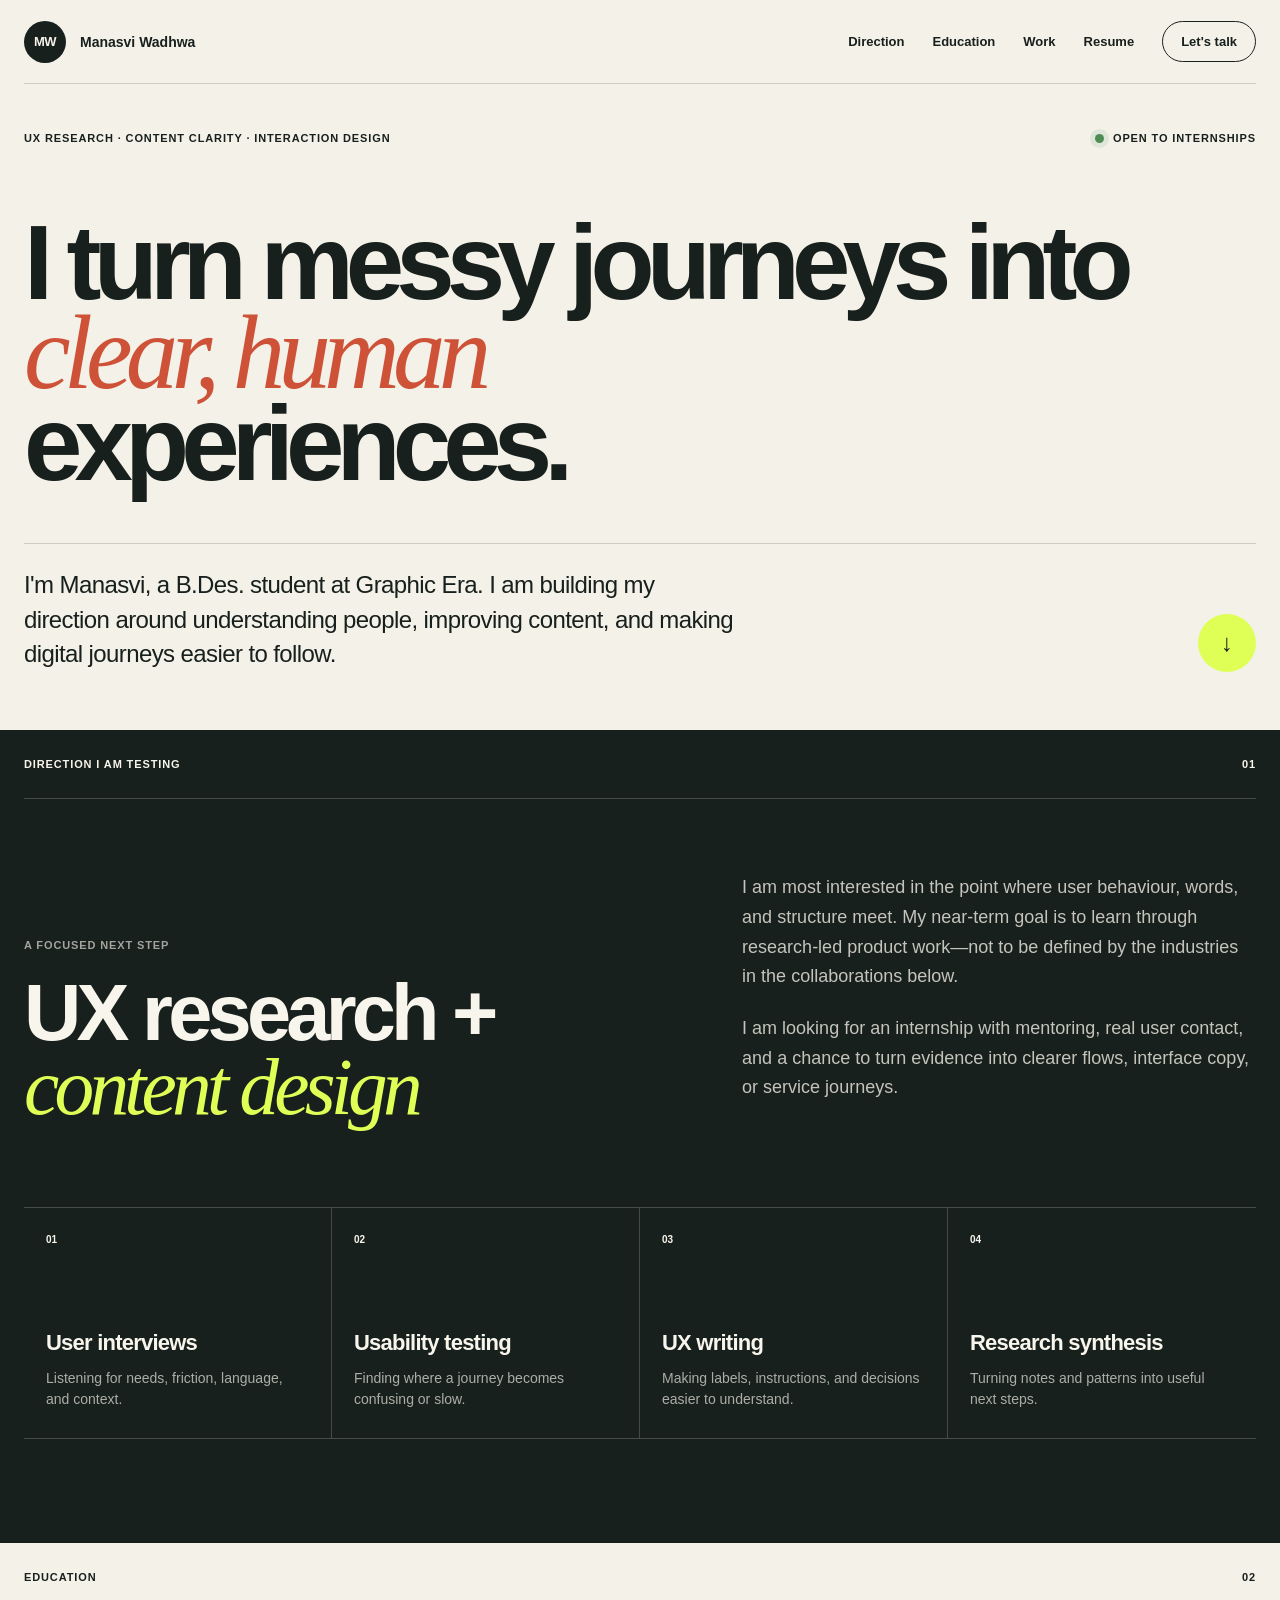
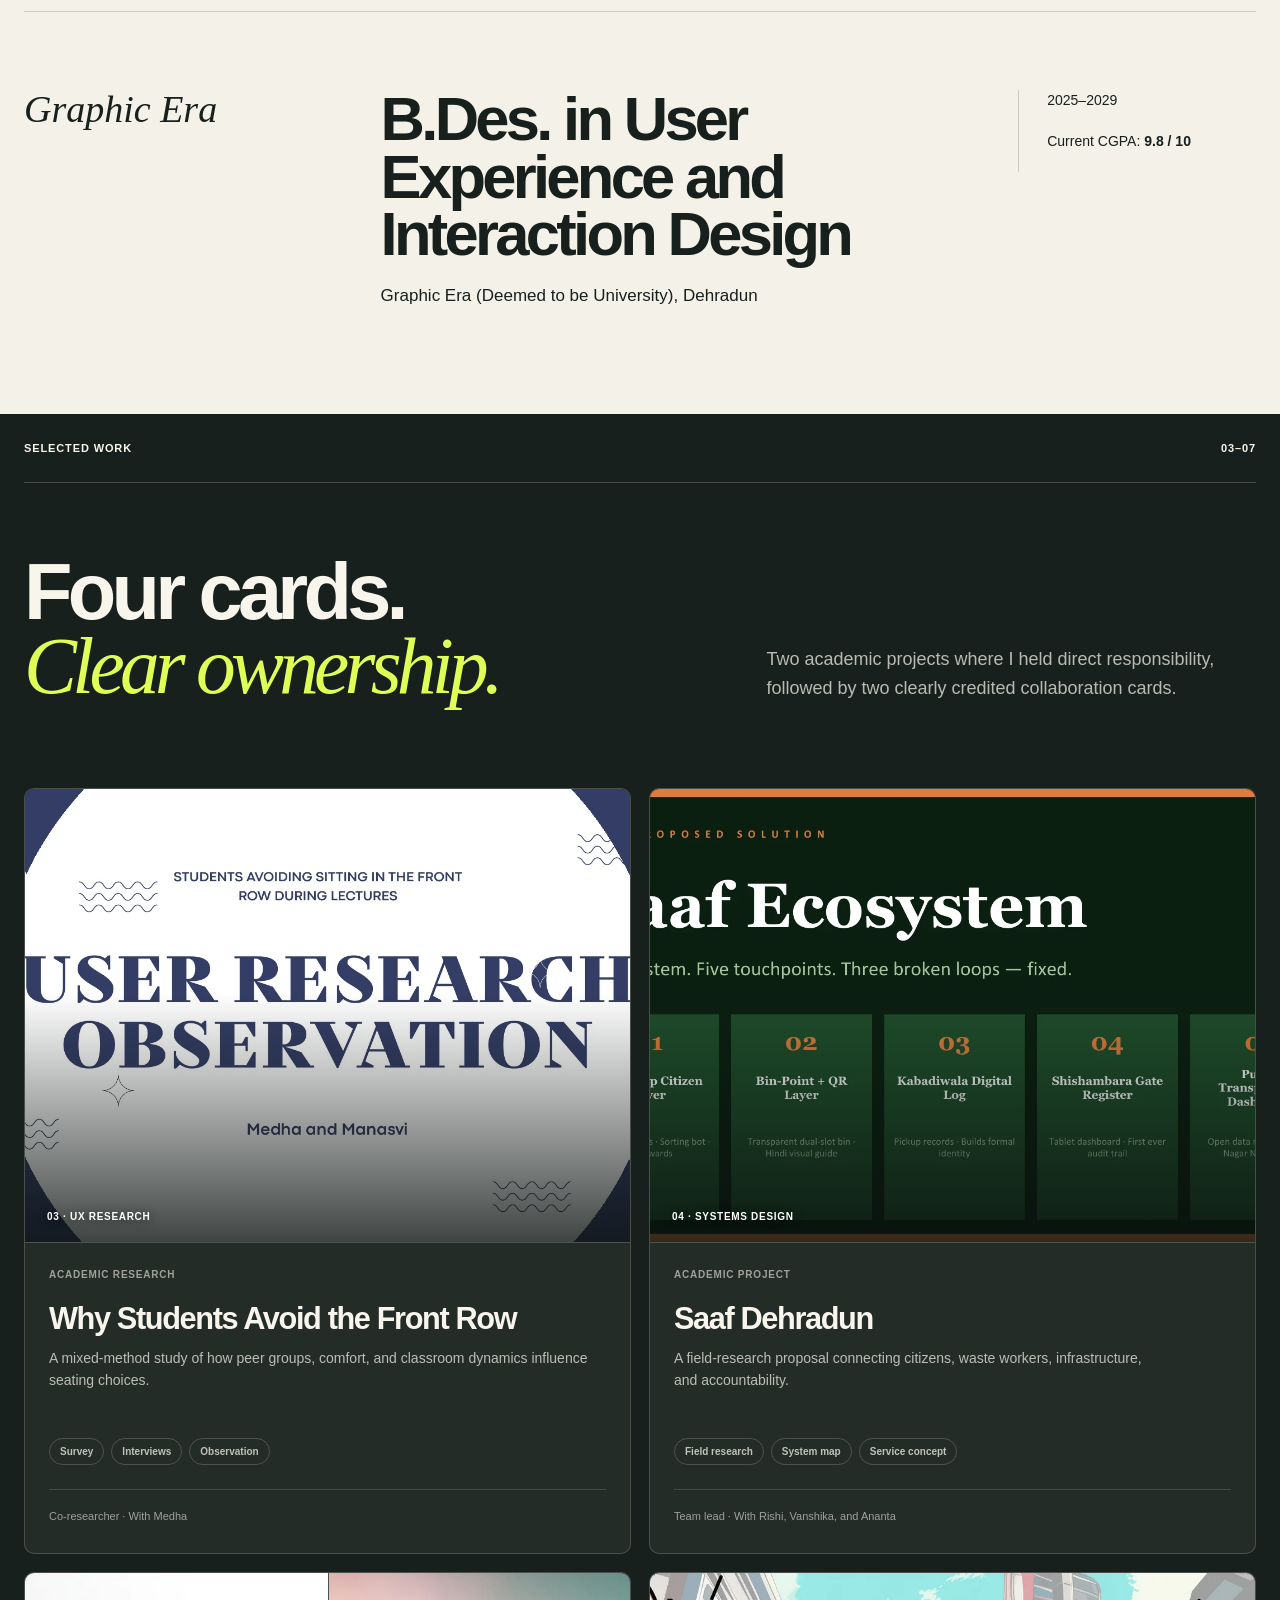
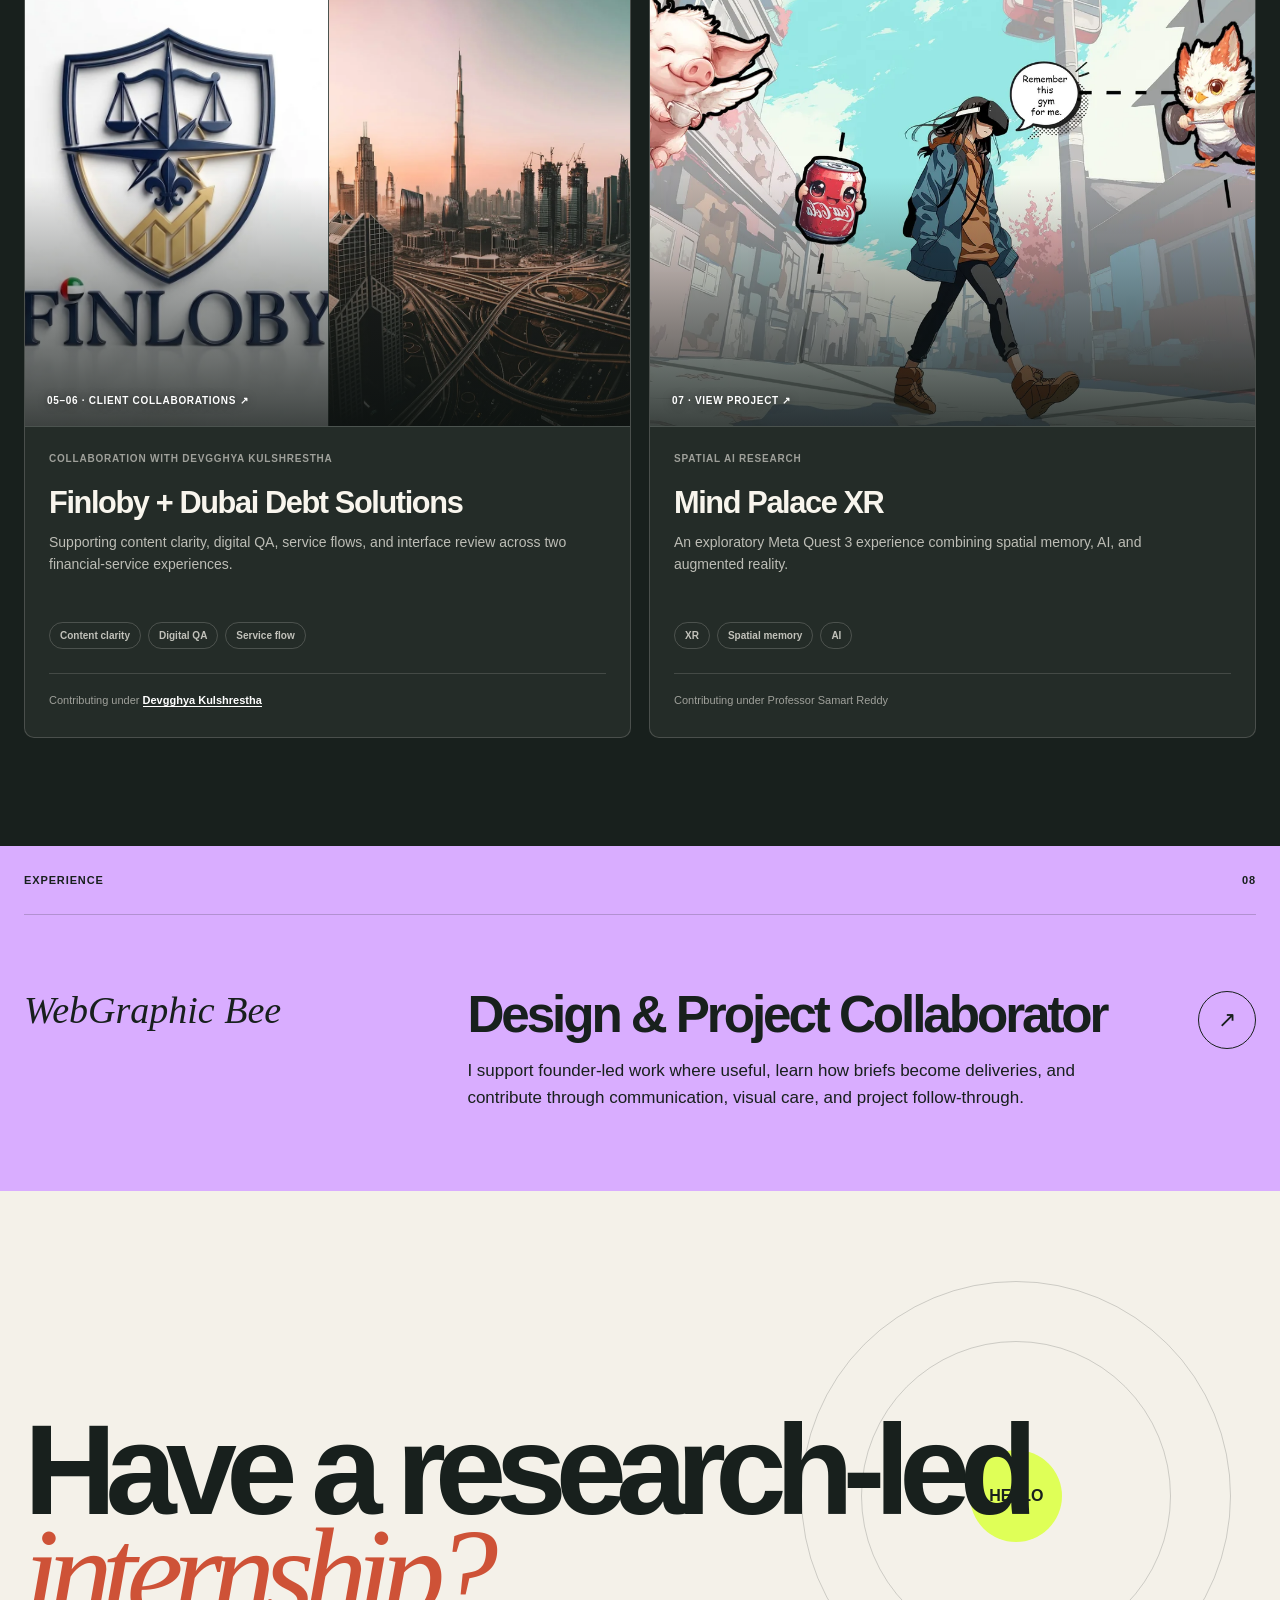
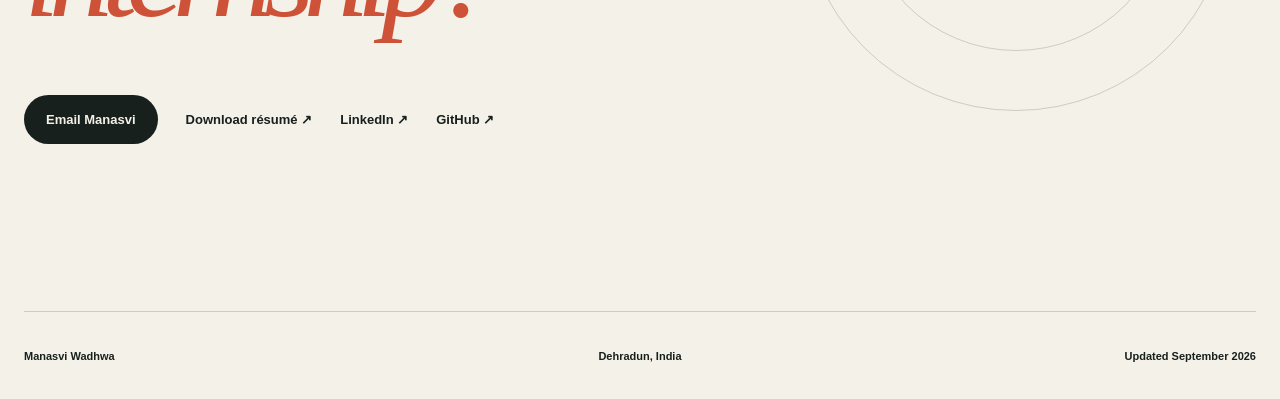
==== commit f91de5cf: "Group portfolio work into four clear cards" ====
--- a/index.html
+++ b/index.html
@@ -14,7 +14,7 @@
   <meta property="og:type" content="website">
   <meta name="twitter:card" content="summary_large_image">
   <link rel="stylesheet" href="./styles.css">
-  <link rel="stylesheet" href="./portfolio-additions.css?v=2">
+  <link rel="stylesheet" href="./portfolio-additions.css?v=3">
   <script type="application/ld+json">
   {
     "@context": "https://schema.org",
@@ -102,8 +102,8 @@
     <section class="work" id="case-studies" aria-labelledby="work-title">
       <div class="shell section-heading light"><p>Selected work</p><p>03–07</p></div>
       <div class="shell work-intro">
-        <h2 id="work-title">Five projects.<br><em>One clear view.</em></h2>
-        <p>Academic and real-world collaborations shown together, with my role and the people I worked with stated clearly.</p>
+        <h2 id="work-title">Four cards.<br><em>Clear ownership.</em></h2>
+        <p>Two academic projects where I held direct responsibility, followed by two clearly credited collaboration cards.</p>
       </div>
 
       <div class="shell portfolio-grid">
@@ -136,9 +136,28 @@
         </article>
 
         <article class="portfolio-card">
+          <div class="portfolio-visual portfolio-collage">
+            <a href="https://finloby.com" target="_blank" rel="noreferrer" aria-label="Visit Finloby">
+              <img src="./projects/finloby.webp" alt="Finloby finance platform">
+            </a>
+            <a href="https://dds-kohl.vercel.app/" target="_blank" rel="noreferrer" aria-label="View Dubai Debt Solutions">
+              <img src="./projects/dubai-debt-solutions.webp" alt="Dubai Debt Solutions service experience">
+            </a>
+            <span>05–06 · Client collaborations ↗</span>
+          </div>
+          <div class="portfolio-copy">
+            <p class="portfolio-type">Collaboration with Devgghya Kulshrestha</p>
+            <h3>Finloby + Dubai Debt Solutions</h3>
+            <p>Supporting content clarity, digital QA, service flows, and interface review across two financial-service experiences.</p>
+            <ul class="portfolio-tags" aria-label="Project contributions"><li>Content clarity</li><li>Digital QA</li><li>Service flow</li></ul>
+            <p class="portfolio-credit">Contributing under <a href="https://devgghya.github.io" target="_blank" rel="noreferrer">Devgghya Kulshrestha</a></p>
+          </div>
+        </article>
+
+        <article class="portfolio-card">
           <a class="portfolio-visual" href="https://portfolio-5208db.webflow.io/artificial-intelligence-and-extended-reality/mind-palace-xr" target="_blank" rel="noreferrer">
             <img src="./projects/mind-palace-xr.webp" alt="Mind Palace XR research prototype">
-            <span>05 · View project ↗</span>
+            <span>07 · View project ↗</span>
           </a>
           <div class="portfolio-copy">
             <p class="portfolio-type">Spatial AI research</p>
@@ -146,34 +165,6 @@
             <p>An exploratory Meta Quest 3 experience combining spatial memory, AI, and augmented reality.</p>
             <ul class="portfolio-tags" aria-label="Project themes"><li>XR</li><li>Spatial memory</li><li>AI</li></ul>
             <p class="portfolio-credit">Contributing under Professor Samart Reddy</p>
-          </div>
-        </article>
-
-        <article class="portfolio-card">
-          <a class="portfolio-visual" href="https://finloby.com" target="_blank" rel="noreferrer">
-            <img src="./projects/finloby.webp" alt="Finloby finance platform">
-            <span>06 · Visit live product ↗</span>
-          </a>
-          <div class="portfolio-copy">
-            <p class="portfolio-type">Live finance platform</p>
-            <h3>Finloby</h3>
-            <p>Supporting content clarity and digital QA for a Dubai-based financial-services experience.</p>
-            <ul class="portfolio-tags" aria-label="Project contributions"><li>Content clarity</li><li>Digital QA</li></ul>
-            <p class="portfolio-credit">Contributing under <a href="https://devgghya.github.io" target="_blank" rel="noreferrer">Devgghya Kulshrestha</a></p>
-          </div>
-        </article>
-
-        <article class="portfolio-card">
-          <a class="portfolio-visual" href="https://dds-kohl.vercel.app/" target="_blank" rel="noreferrer">
-            <img src="./projects/dubai-debt-solutions.webp" alt="Dubai Debt Solutions service experience">
-            <span>07 · View preview ↗</span>
-          </a>
-          <div class="portfolio-copy">
-            <p class="portfolio-type">Service journey</p>
-            <h3>Dubai Debt Solutions</h3>
-            <p>Supporting a calm, trust-focused journey for people navigating a sensitive financial situation.</p>
-            <ul class="portfolio-tags" aria-label="Project contributions"><li>Service flow</li><li>Interface review</li></ul>
-            <p class="portfolio-credit">Contributing under <a href="https://devgghya.github.io" target="_blank" rel="noreferrer">Devgghya Kulshrestha</a></p>
           </div>
         </article>
       </div>
--- a/portfolio-additions.css
+++ b/portfolio-additions.css
@@ -1,9 +1,13 @@
-.portfolio-grid{display:flex;flex-wrap:wrap;justify-content:center;gap:18px}
-.portfolio-card{display:flex;flex:0 1 calc((100% - 36px)/3);min-width:0;overflow:hidden;flex-direction:column;border:1px solid #f8f5ed2e;border-radius:10px;background:#f8f5ed0e}
+.portfolio-grid{display:grid;grid-template-columns:repeat(2,minmax(0,1fr));gap:18px}
+.portfolio-card{display:flex;min-width:0;overflow:hidden;flex-direction:column;border:1px solid #f8f5ed2e;border-radius:10px;background:#f8f5ed0e}
 .portfolio-visual{position:relative;display:block;aspect-ratio:4/3;overflow:hidden;background:#25302c;border-bottom:1px solid #f8f5ed2e}
 .portfolio-visual:after{content:"";position:absolute;inset:0;background:linear-gradient(180deg,transparent 45%,#0a100ec7)}
 .portfolio-visual img{width:100%;height:100%;display:block;object-fit:cover;transition:transform .5s}
 a.portfolio-visual:hover img{transform:scale(1.035)}
+.portfolio-collage{display:grid;grid-template-columns:1fr 1fr}
+.portfolio-collage a{display:block;min-width:0;overflow:hidden}
+.portfolio-collage a+ a{border-left:1px solid #f8f5ed2e}
+.portfolio-collage a:hover img{transform:scale(1.035)}
 .portfolio-visual span{position:absolute;z-index:1;left:22px;bottom:20px;color:#fff;font-size:10px;font-weight:800;letter-spacing:.07em;text-transform:uppercase;text-shadow:0 1px 8px #0008}
 .portfolio-copy{display:flex;flex:1;flex-direction:column;padding:26px 24px 28px}
 .portfolio-type{margin:0 0 24px;color:#f8f5ed94;font-size:10px;font-weight:800;letter-spacing:.08em;text-transform:uppercase}
@@ -13,5 +17,4 @@
 .portfolio-tags li{padding:7px 10px;border:1px solid #f8f5ed30;border-radius:999px;color:#f8f5edbd;font-size:10px;font-weight:700}
 .portfolio-credit{margin:auto 0 0;padding-top:18px;border-top:1px solid #f8f5ed26;color:#f8f5ed94;font-size:11px;line-height:1.5}
 .portfolio-credit a{color:#fff;font-weight:700;border-bottom:1px solid}
-@media(max-width:980px){.portfolio-card{flex-basis:calc((100% - 18px)/2)}}
-@media(max-width:700px){.portfolio-card{flex-basis:100%}.portfolio-copy>p:not(.portfolio-type):not(.portfolio-credit){min-height:0}}
+@media(max-width:700px){.portfolio-grid{grid-template-columns:1fr}.portfolio-copy>p:not(.portfolio-type):not(.portfolio-credit){min-height:0}}
